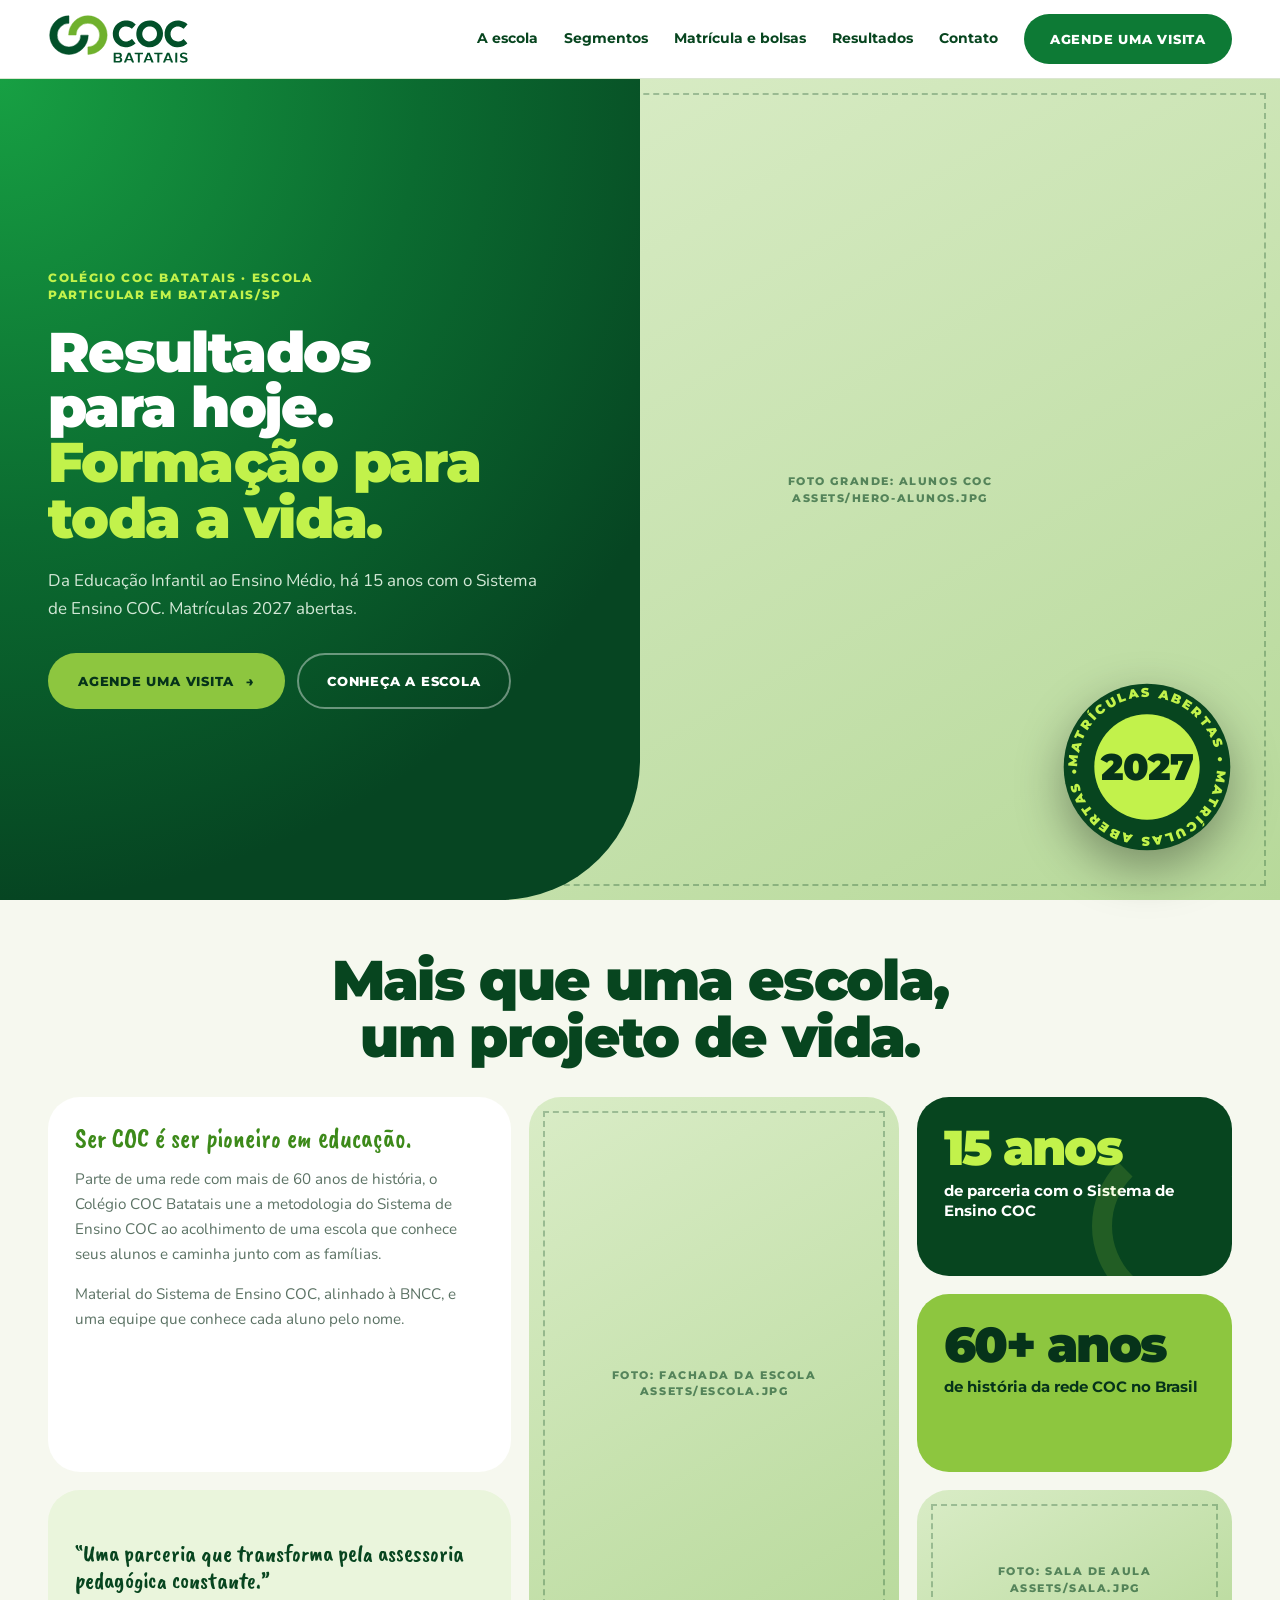
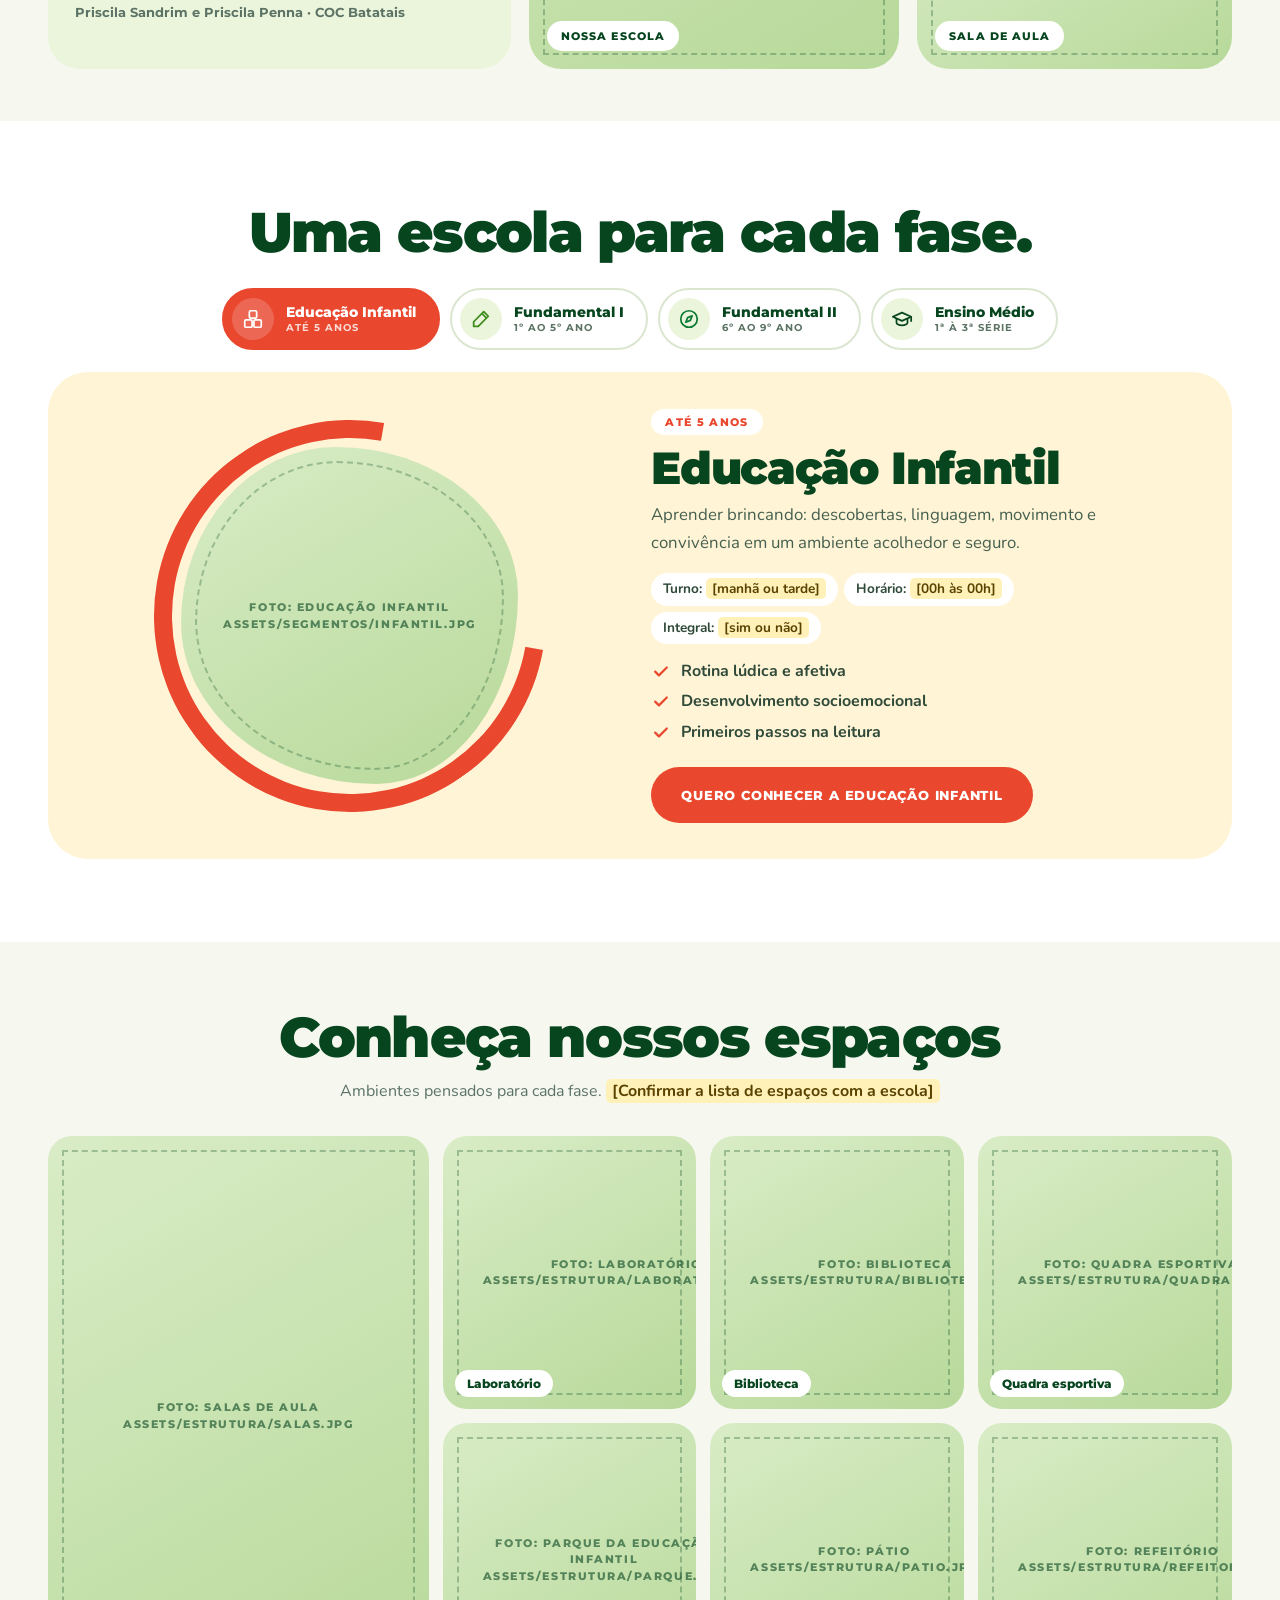
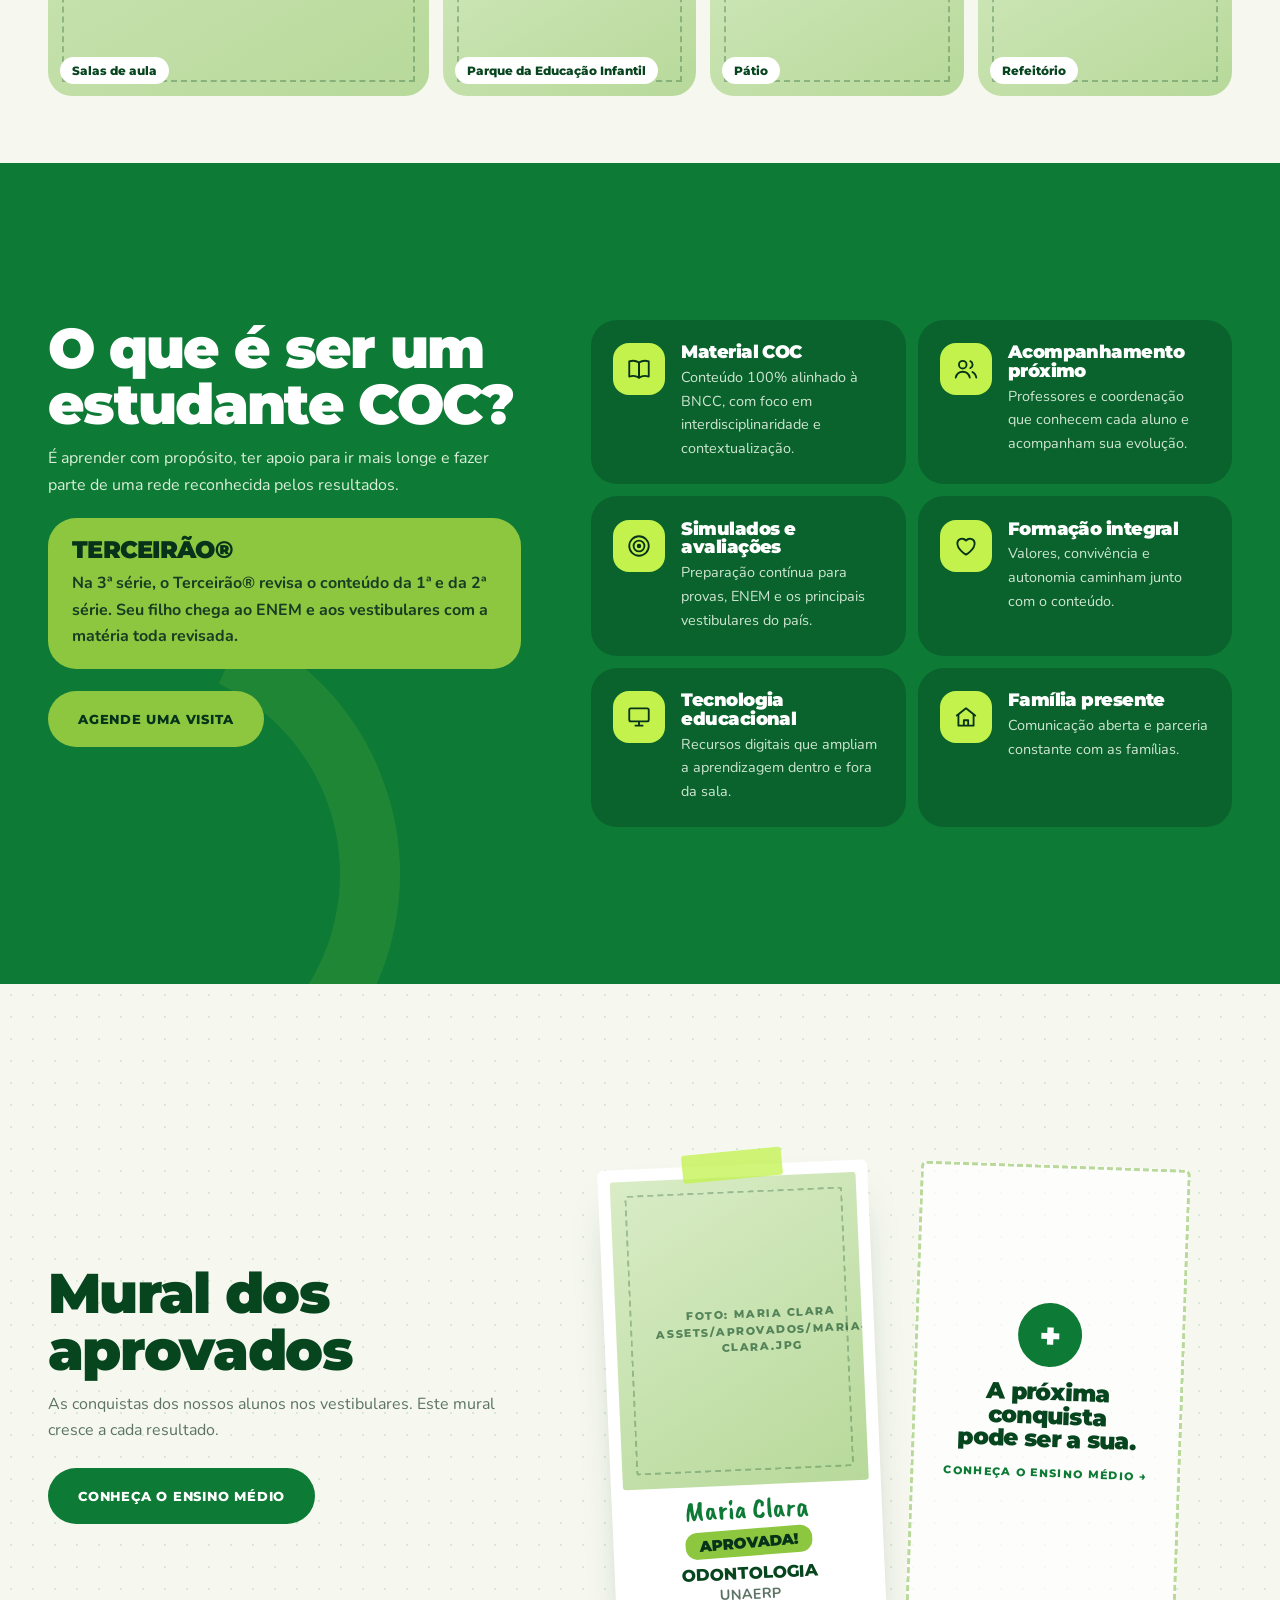
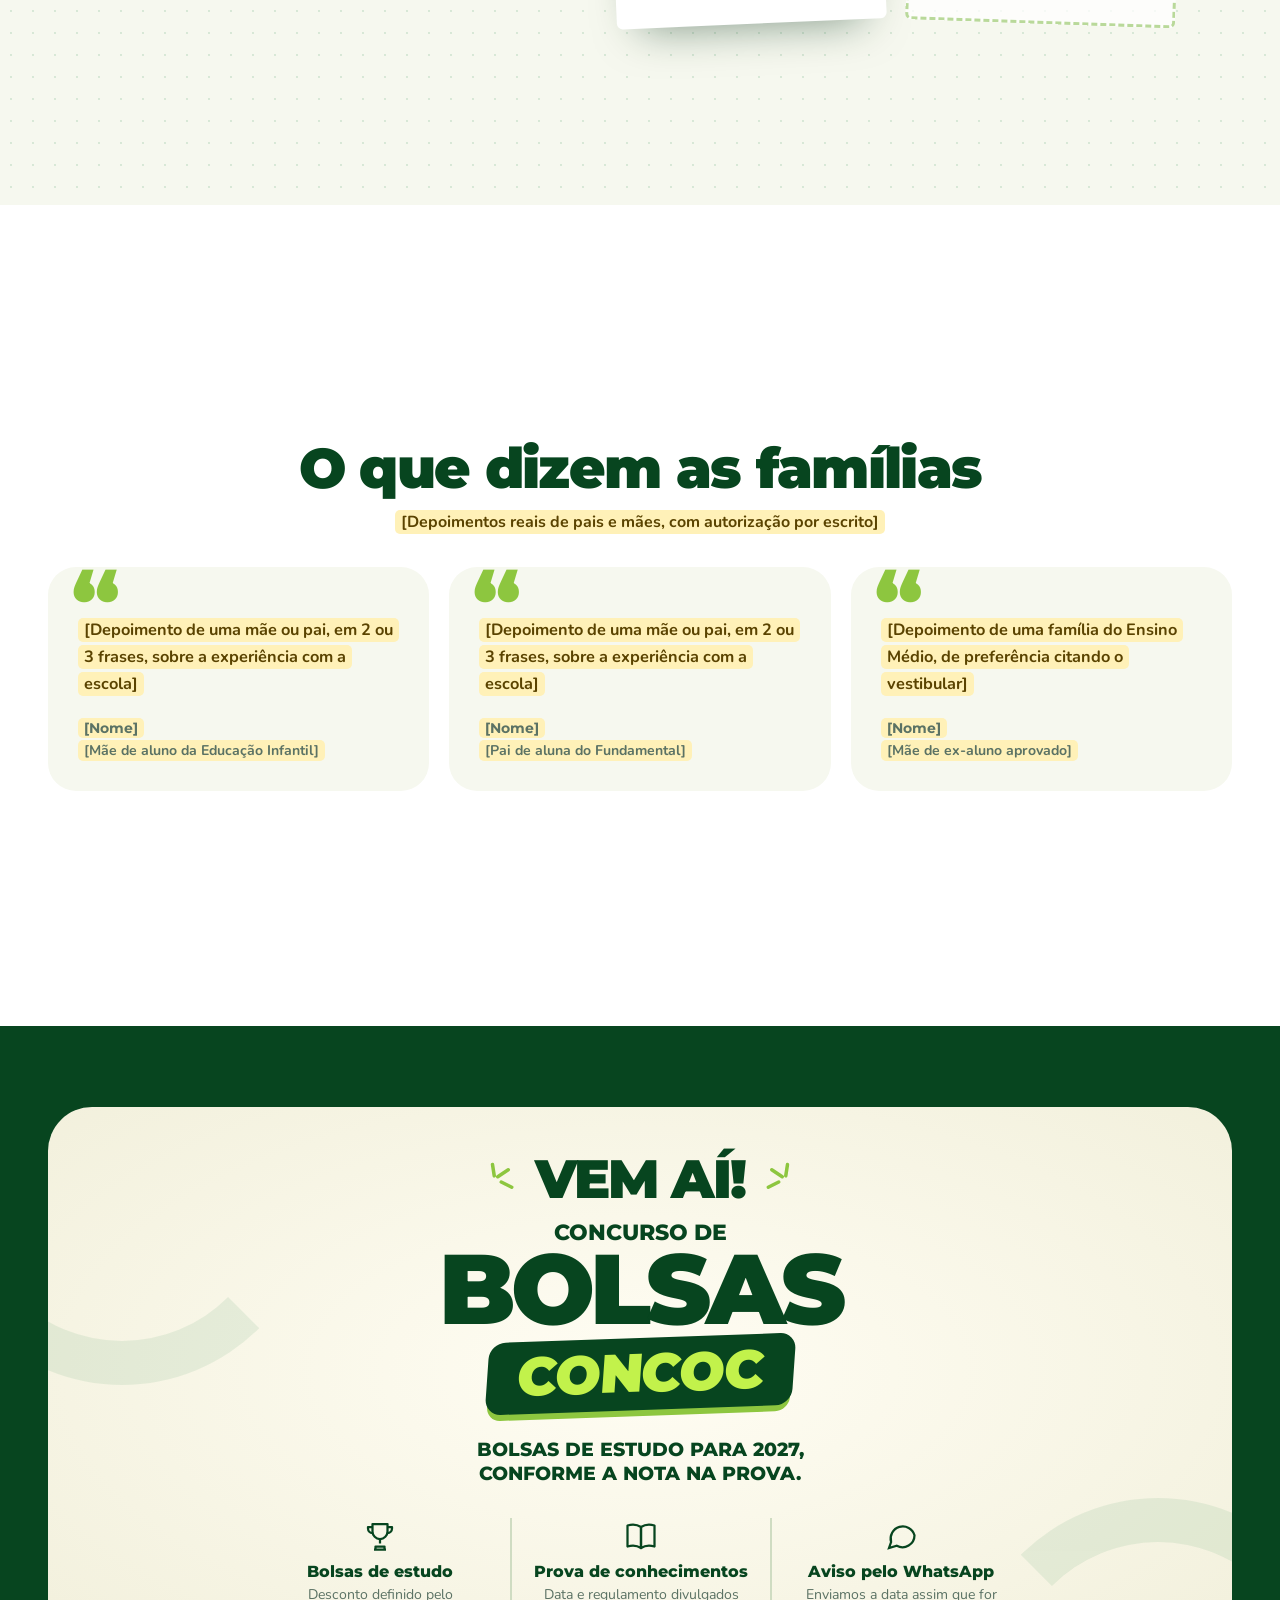
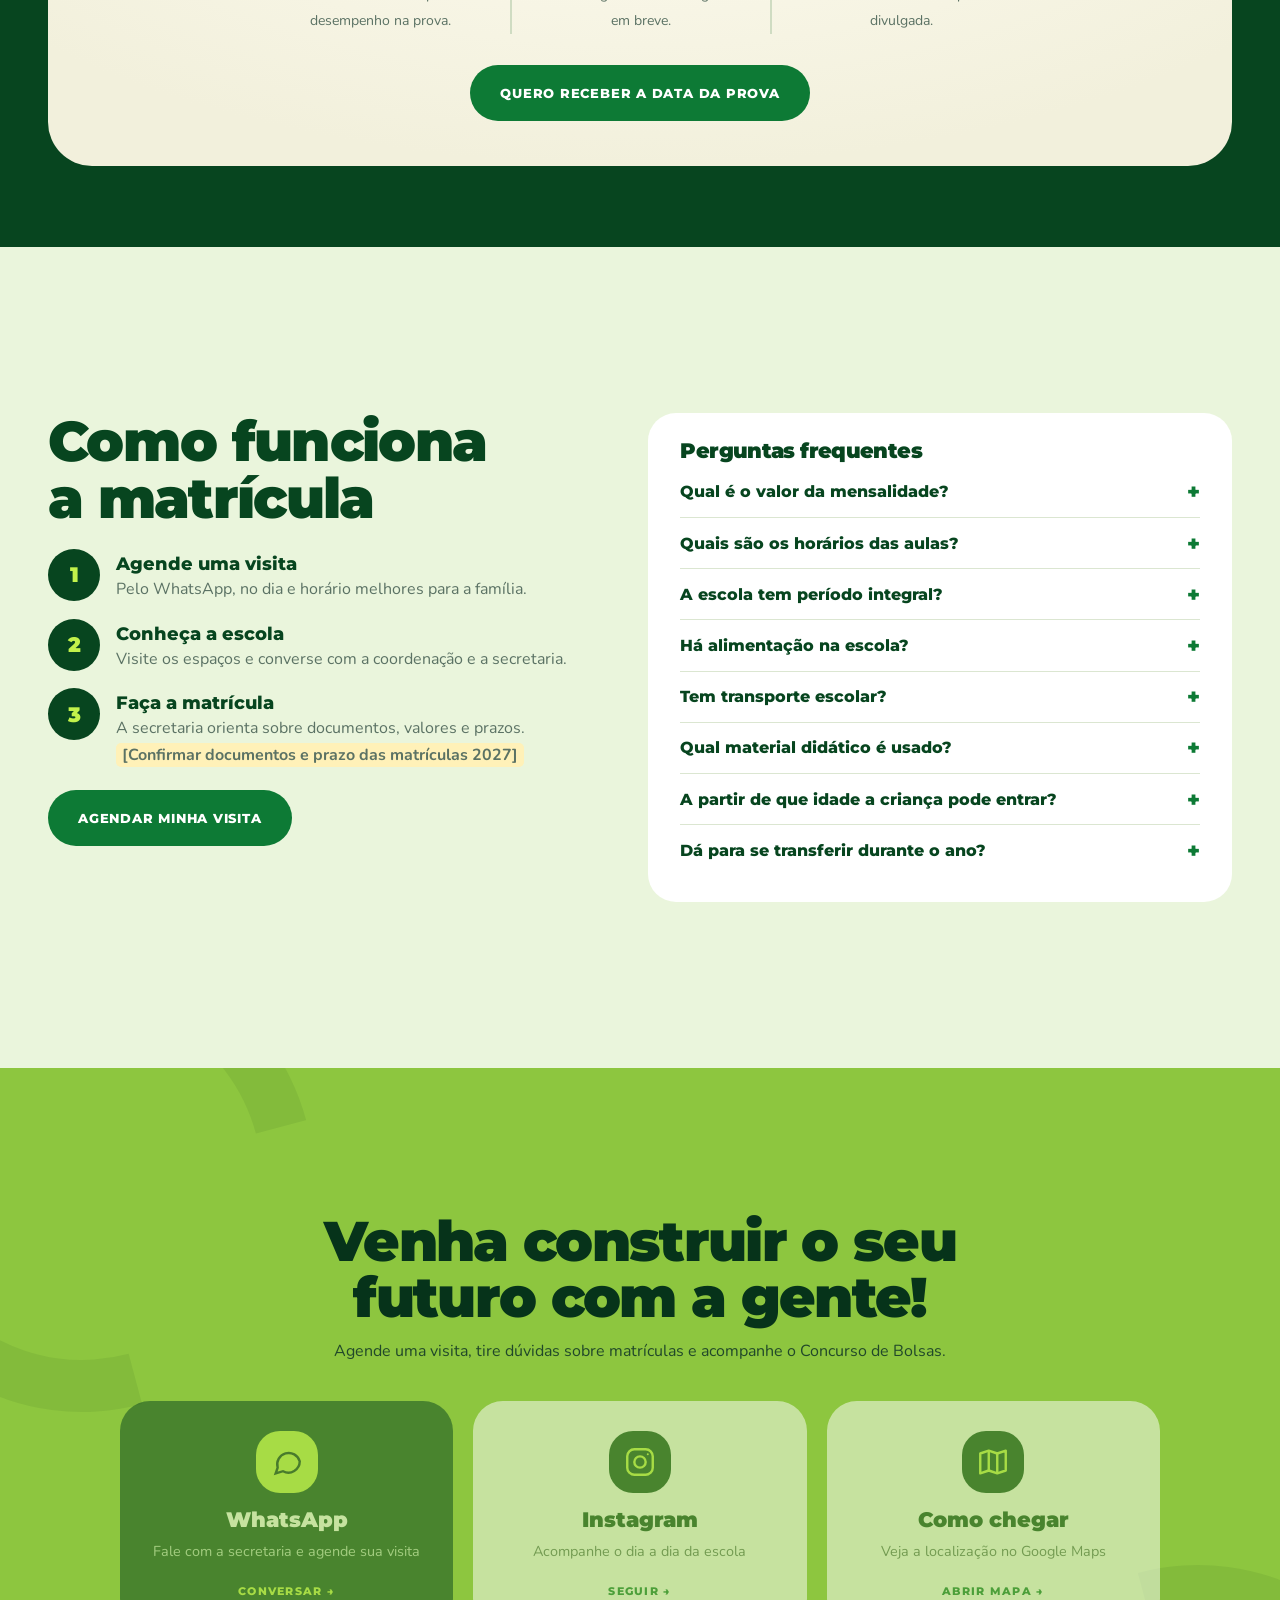
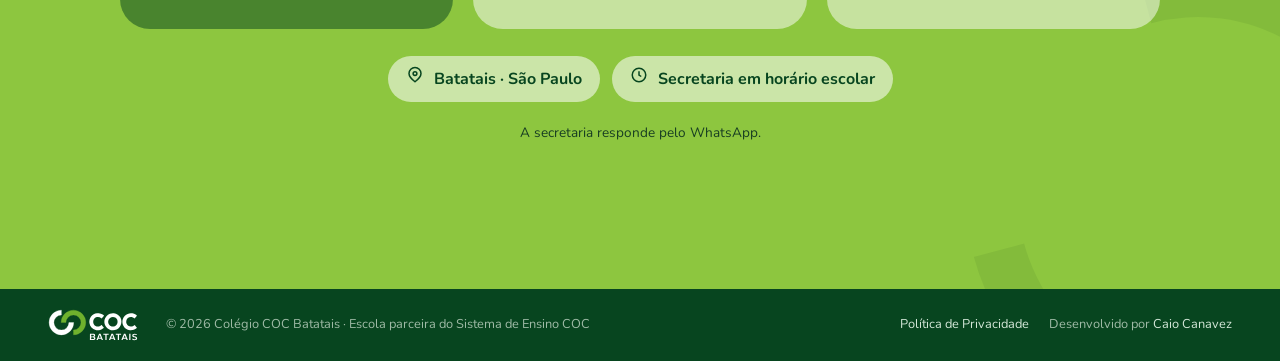
==== index.html @ 943d0fc1 "Marca a versão de teste como noindex O site vai ficar temporariamente no GitHub Pages com textos pro" ====
<!doctype html>
<html lang="pt-BR">
<head>
  <meta charset="utf-8">
  <meta name="viewport" content="width=device-width,initial-scale=1">
  <title>Colégio COC Batatais | Escola particular em Batatais/SP · Matrículas 2027</title>
  <meta name="description" content="Colégio COC Batatais, escola particular em Batatais/SP da Educação Infantil ao Ensino Médio, há 15 anos com o Sistema de Ensino COC. Matrículas 2027 abertas: agende sua visita.">
  <meta name="theme-color" content="#07451f">
  <!-- VERSÃO DE TESTE: remover a linha abaixo quando o site for para a hospedagem definitiva -->
  <meta name="robots" content="noindex, nofollow">
  <meta property="og:title" content="Colégio COC Batatais | Matrículas 2027">
  <meta property="og:description" content="Resultados para hoje. Formação para toda a vida.">
  <meta property="og:type" content="website">
  <link rel="icon" type="image/svg+xml" href="assets/logo/simbolo-coc.svg">
  <link rel="preconnect" href="https://fonts.googleapis.com">
  <link rel="preconnect" href="https://fonts.gstatic.com" crossorigin>
  <link href="https://fonts.googleapis.com/css2?family=Caveat+Brush&family=Montserrat:wght@600;700;800;900&family=Nunito:wght@400;500;600;700;800&display=swap" rel="stylesheet">
  <style>
    :root{--ink:#06331a;--deep:#07451f;--green:#0d7a35;--leaf:#12933a;--lime:#8dc63f;--lime-ink:#3d8a1a;--neon:#c2f24b;--mint:#eaf5dc;--cream:#f6f8ef;--white:#fff;--red:#e9472e;--sun:#ffd23f;--text:#1d3a2a;--muted:#5b7264;--line:#dbe6d1;--ease:cubic-bezier(.2,.7,.2,1)}
    *{box-sizing:border-box}html{scroll-behavior:smooth;scroll-padding-top:90px;overflow-x:hidden}@supports(overflow:clip){html{overflow-x:clip}}body{margin:0;background:var(--cream);color:var(--text);font:16px/1.65 Nunito,sans-serif}main>section,footer{position:relative;overflow-x:clip}a{color:inherit;text-decoration:none}button{font:inherit}img{max-width:100%}.container{width:calc(100% - 40px);margin-inline:auto}h1,h2,h3,p{margin-top:0}h1,h2,h3{font-family:Montserrat,sans-serif;font-weight:900;line-height:1.02;letter-spacing:-.03em;color:var(--deep)}h1,h2{text-wrap:balance}h2{font-size:clamp(2.2rem,4.6vw,4rem);margin-bottom:18px}.link-arrow{display:inline-flex;align-items:center;gap:10px;min-height:56px;padding:0 6px;font:800 13px Montserrat,sans-serif;letter-spacing:.06em;text-transform:uppercase;color:var(--white);border-bottom:3px solid var(--neon);transition:color .2s var(--ease),gap .2s var(--ease)}.link-arrow:hover{color:var(--neon);gap:14px}.script{font-family:"Caveat Brush",cursive;font-weight:400;letter-spacing:0;text-transform:none;color:var(--lime-ink)}.lead{font-size:1.08rem;color:var(--muted);max-width:640px}.section{padding:120px 0}.center{text-align:center}.center .lead{margin-inline:auto}.tag{display:inline-flex;align-items:center;gap:8px;padding:7px 15px;border-radius:999px;background:var(--green);color:var(--white);font:800 11px/1.3 Montserrat,sans-serif;letter-spacing:.14em;text-transform:uppercase;margin-bottom:20px}.tag.on-dark{background:rgba(255,255,255,.1);color:var(--neon);box-shadow:inset 0 0 0 1px rgba(194,242,75,.3)}.btn{display:inline-flex;align-items:center;justify-content:center;gap:12px;min-height:56px;padding:0 28px;border-radius:999px;border:2px solid transparent;font:800 13px Montserrat,sans-serif;letter-spacing:.06em;text-transform:uppercase;cursor:pointer;transition:background-color .3s var(--ease),color .3s var(--ease),border-color .3s var(--ease),transform .3s var(--ease),box-shadow .3s var(--ease)}.btn:active{transform:scale(.98)}.btn-lime{background:var(--lime);color:var(--ink)}.btn-lime:hover{background:var(--neon);transform:translateY(-2px);box-shadow:0 12px 26px -12px rgba(194,242,75,.8)}.btn-green{background:var(--green);color:var(--white)}.btn-green:hover{background:var(--deep);transform:translateY(-2px)}.btn-ghost{color:var(--white);border-color:rgba(255,255,255,.4)}.btn-ghost:hover{border-color:var(--neon);color:var(--neon)}.btn-accent{background:var(--accent);color:var(--white)}.btn-accent:hover{filter:brightness(.92);transform:translateY(-2px)}.skip{position:fixed;z-index:999;top:8px;left:8px;background:var(--neon);color:var(--ink);padding:10px 14px;border-radius:10px;transform:translateY(-150%)}.skip:focus{transform:none}:focus-visible{outline:3px solid var(--neon);outline-offset:3px}[aria-disabled="true"]{opacity:.5;cursor:not-allowed}
    header{position:sticky;top:0;z-index:100;background:var(--white);border-bottom:1px solid var(--line);transition:box-shadow .3s var(--ease)}header.scrolled{box-shadow:0 12px 30px -20px rgba(6,51,26,.55)}.nav{display:flex;align-items:center;justify-content:space-between;gap:24px;height:78px}.brand{display:inline-flex;align-items:center}.brand img{display:block;height:50px;width:auto}.navlinks{display:flex;align-items:center;gap:26px}.navlinks a:not(.btn){padding:6px 0;border-bottom:3px solid transparent;font:700 14px Montserrat,sans-serif;color:var(--deep);transition:border-color .2s var(--ease),color .2s var(--ease)}.navlinks a:not(.btn):hover,.navlinks a.active{border-color:var(--lime)}.navlinks .btn{min-height:50px;padding:0 24px}.menu-btn{display:none;width:48px;height:48px;border:0;border-radius:50%;background:var(--deep);color:var(--white);cursor:pointer;place-items:center}.menu-btn span{display:block;width:20px;height:2px;border-radius:2px;background:currentColor;transition:transform .25s var(--ease)}.menu-btn span+span{margin-top:6px}
    .hero{display:grid;grid-template-columns:1fr 1fr;min-height:max(580px,calc(100svh - 79px))}.hero-left{position:relative;z-index:1;display:flex;flex-direction:column;justify-content:center;padding:80px 90px 80px 48px;background:radial-gradient(120% 100% at 0 0,#17a043,#0b6b30 55%,#064522);color:var(--white);border-radius:0 0 140px 0}.hero-left .tag{align-self:flex-start}.hero-left h1{font-size:clamp(2.6rem,4.4vw,4.6rem);line-height:.98;color:var(--white);margin-bottom:22px}.hero-left h1 em{display:block;font-style:normal;color:var(--neon)}.hero-left p{color:#d3e8d6;max-width:520px;font-size:1.06rem;margin-bottom:30px}.hero-actions{display:flex;gap:12px;flex-wrap:wrap}.hero-right{position:relative;margin-left:-140px}.hero-right .media-shell{position:absolute;inset:0}.seal{position:absolute;z-index:2;right:48px;bottom:48px;width:170px;height:170px;filter:drop-shadow(0 18px 24px rgba(0,0,0,.35))}.seal svg{display:block;width:100%;height:100%;animation:spin 18s linear infinite}.seal b{position:absolute;inset:0;display:grid;place-items:center;font:900 2.3rem/1 Montserrat,sans-serif;letter-spacing:-.03em;color:var(--ink)}@keyframes spin{to{transform:rotate(360deg)}}    .spark{display:inline-block;width:42px;color:var(--lime)}.spark svg{display:block;width:100%;height:auto}
    .about{background:var(--cream)}.bento{display:grid;grid-template-columns:1.25fr 1fr .85fr;grid-template-areas:"text photo stat1" "text photo stat2" "quote photo photo2";gap:18px;margin-top:54px}.tile{border-radius:32px;padding:32px;position:relative;overflow:hidden}.t-text{grid-area:text;background:var(--white)}.t-text p{color:var(--muted)}.t-text p:last-child{margin-bottom:0}.t-text .script{display:block;font-size:2rem;line-height:1.05;margin-bottom:14px}.t-photo{grid-area:photo;padding:0;min-height:540px}.t-photo2{grid-area:photo2;padding:0;min-height:220px}.t-photo .media-shell,.t-photo2 .media-shell{position:absolute;inset:0}.chip{position:absolute;left:18px;bottom:18px;z-index:3;padding:8px 14px;border-radius:999px;background:var(--white);color:var(--deep);font:800 11px Montserrat,sans-serif;letter-spacing:.1em;text-transform:uppercase}.t-stat1{grid-area:stat1;background:var(--deep);color:var(--white)}.t-stat2{grid-area:stat2;background:var(--lime);color:var(--ink)}.t-stat1 b,.t-stat2 b{display:block;font:900 clamp(2.6rem,4vw,3.6rem)/1 Montserrat,sans-serif;letter-spacing:-.04em}.t-stat1 b{color:var(--neon)}.t-stat1 span,.t-stat2 span{display:block;margin-top:8px;font:700 .95rem/1.35 Montserrat,sans-serif}.t-stat1:after{content:"";position:absolute;right:-40px;bottom:-40px;width:140px;aspect-ratio:1;border-radius:50%;border:20px solid rgba(194,242,75,.14);border-top-color:transparent}.t-quote{grid-area:quote;background:var(--mint);display:flex;flex-direction:column;justify-content:center}.t-quote p{font:400 1.9rem/1.12 "Caveat Brush",cursive;color:var(--deep);margin-bottom:10px}.t-quote cite{font:700 .82rem Montserrat,sans-serif;font-style:normal;color:var(--muted)}
    .segments{background:var(--white)}.seg-tabs{display:flex;flex-wrap:wrap;justify-content:center;gap:10px;margin:44px 0 30px}.seg-tab{--accent:var(--green);display:flex;align-items:center;gap:12px;padding:8px 22px 8px 8px;border-radius:999px;border:2px solid var(--line);background:var(--white);color:var(--deep);cursor:pointer;text-align:left;transition:background-color .25s var(--ease),border-color .25s var(--ease),color .25s var(--ease),transform .25s var(--ease)}.seg-tab:hover{border-color:var(--accent);transform:translateY(-2px)}.seg-tab .ti{width:42px;height:42px;border-radius:50%;display:grid;place-items:center;background:var(--mint);color:var(--accent);flex:none;transition:background-color .25s,color .25s}.seg-tab .ti svg{width:22px;height:22px;stroke-width:1.9}.seg-tab b{display:block;font:800 14px/1.2 Montserrat,sans-serif}.seg-tab small{display:block;font:700 10px/1.3 Montserrat,sans-serif;letter-spacing:.1em;text-transform:uppercase;color:var(--muted)}.seg-tab[aria-selected="true"]{background:var(--accent);border-color:var(--accent);color:var(--white)}.seg-tab[aria-selected="true"] .ti{background:rgba(255,255,255,.18);color:var(--white)}.seg-tab[aria-selected="true"] small{color:rgba(255,255,255,.8)}.seg-panel{--accent:var(--green);--soft:var(--mint);display:grid;grid-template-columns:1fr 1.05fr;gap:60px;align-items:center;background:var(--soft);border-radius:40px;padding:50px;animation:panel-in .45s var(--ease)}.seg-panel[hidden]{display:none}@keyframes panel-in{from{opacity:0;transform:translateY(12px)}}.seg-photo{position:relative;width:100%;max-width:470px;aspect-ratio:1;justify-self:center}.seg-photo:before{content:"";position:absolute;inset:0;border-radius:50%;border:18px solid var(--accent);border-right-color:transparent;transform:rotate(-35deg)}.seg-photo .media-shell{position:absolute;inset:7%;border-radius:46% 54% 42% 58%/52% 44% 56% 48%}.seg-copy .age{display:inline-block;padding:6px 14px;border-radius:999px;background:var(--white);color:var(--accent);font:800 11px Montserrat,sans-serif;letter-spacing:.12em;text-transform:uppercase}.seg-copy h3{font-size:clamp(2.2rem,3.6vw,3.2rem);margin:14px 0 14px}.seg-copy p{color:#46604f;font-size:1.05rem}.seg-copy ul{list-style:none;padding:0;margin:20px 0 30px;display:grid;gap:4px}.seg-copy li{display:flex;gap:10px;font-weight:700;color:#304a3a}.seg-copy li svg{width:20px;flex:none;color:var(--accent);stroke-width:2.6}
    .student{background:var(--green);color:var(--white);overflow:clip}.student:before{content:"";position:absolute;left:-140px;bottom:-160px;width:420px;aspect-ratio:1;border-radius:50%;border:60px solid rgba(194,242,75,.1);border-top-color:transparent;transform:rotate(-20deg)}.student-grid{display:grid;grid-template-columns:.85fr 1.15fr;gap:70px;align-items:start;position:relative}.student-head{position:sticky;top:120px}.student h2{color:var(--white)}.student-cta{margin-top:22px}.student .lead{color:#dcefd9}.terceirao{margin-top:30px;border-radius:28px;padding:26px 28px;background:var(--lime);color:var(--ink)}.terceirao strong{display:block;font:900 1.8rem/1 Montserrat,sans-serif;letter-spacing:-.03em;text-transform:uppercase;margin-bottom:8px}.terceirao p{margin:0;font-weight:700;color:#173d22}.features{list-style:none;margin:0;padding:0;display:grid;grid-template-columns:1fr 1fr;gap:16px}.feature{padding:28px 26px;border-radius:26px;background:rgba(6,51,26,.32)}.feature .fi{width:60px;height:60px;border-radius:20px;display:grid;place-items:center;margin-bottom:18px;background:var(--neon);color:var(--ink);transition:background-color .35s var(--ease),color .35s var(--ease),transform .35s var(--ease)}.feature .fi svg{width:30px;height:30px;stroke-width:1.7}.feature h3{color:var(--white);font-size:1.3rem;margin:0 0 8px}.feature p{margin:0;color:#cfe6d2;font-size:.95rem}
    .approved{background-color:var(--cream);background-image:radial-gradient(rgba(13,122,53,.13) 1.3px,transparent 1.4px);background-size:22px 22px}.wall{display:flex;flex-wrap:wrap;justify-content:center;align-items:flex-start;gap:44px 36px;margin-top:60px}.polaroid{--tilt:-2.5deg;width:min(290px,100%);background:var(--white);padding:14px 14px 24px;border-radius:6px;box-shadow:0 24px 44px -24px rgba(6,51,26,.5);transform:rotate(var(--tilt));transition:transform .35s var(--ease),box-shadow .35s var(--ease);position:relative}.polaroid:nth-child(3n+2){--tilt:2deg}.polaroid:nth-child(3n){--tilt:-1deg}.polaroid:before{content:"";position:absolute;top:-14px;left:50%;z-index:3;width:100px;height:28px;border-radius:3px;background:rgba(194,242,75,.75);transform:translateX(-50%) rotate(-3deg)}.polaroid .media-shell{aspect-ratio:4/5;border-radius:3px}.pol-cap{padding:16px 4px 0;text-align:center}.pol-cap .name{display:block;font:400 2.2rem/1 "Caveat Brush",cursive;color:var(--green)}.pol-cap .pill{display:inline-block;margin:10px 0;padding:6px 14px;border-radius:12px;background:var(--lime);color:var(--ink);font:900 1.1rem/1 Montserrat,sans-serif;text-transform:uppercase;transform:rotate(-2deg)}.pol-cap .course{display:block;font:800 1.05rem Montserrat,sans-serif;color:var(--deep);text-transform:uppercase}.pol-cap .inst{display:block;font-size:.9rem;font-weight:700;color:var(--muted)}.polaroid.next{display:flex;flex-direction:column;align-items:center;justify-content:center;gap:14px;min-height:430px;text-align:center;background:rgba(255,255,255,.75);border:3px dashed #b9d99a;box-shadow:none}.polaroid.next:before{display:none}.polaroid.next .plus{width:64px;height:64px;border-radius:50%;display:grid;place-items:center;background:var(--green);color:var(--white);font:900 2.2rem Montserrat,sans-serif}.polaroid.next h3{font-size:1.45rem;margin:0}.polaroid.next a{font:800 11px Montserrat,sans-serif;letter-spacing:.12em;text-transform:uppercase;color:var(--green)}
    .scholarship{background:var(--deep);padding:100px 0}.poster{position:relative;overflow:hidden;text-align:center;border-radius:44px;padding:80px 32px;background:radial-gradient(70% 60% at 50% 40%,#fffdf3 0,#f2f0dc 100%)}.poster:before,.poster:after{content:"";position:absolute;width:300px;aspect-ratio:1;border-radius:50%;border:44px solid var(--green);opacity:.08}.poster:before{left:-120px;top:-110px;border-right-color:transparent}.poster:after{right:-120px;bottom:-120px;border-left-color:transparent}.poster>*{position:relative;z-index:1}.vem{display:flex;align-items:center;justify-content:center;gap:18px;font:900 clamp(2.6rem,6.5vw,5rem)/1 Montserrat,sans-serif;color:var(--deep);letter-spacing:-.04em;text-transform:uppercase}.vem .spark:first-child svg{transform:scaleX(-1)}.concoc-h{margin:16px 0 0;font-size:inherit;letter-spacing:0}.concoc-sub{display:block;font:800 clamp(1.2rem,2.2vw,1.7rem)/1 Montserrat,sans-serif;color:var(--deep);text-transform:uppercase}.concoc-title{display:block;font:900 clamp(4rem,11vw,8.6rem)/.85 Montserrat,sans-serif;color:var(--deep);letter-spacing:-.05em;text-transform:uppercase;margin-top:4px}.concoc-badge{display:inline-block;margin-top:6px;padding:8px 30px 10px;border-radius:16px;background:var(--deep);color:var(--neon);font:900 clamp(2.3rem,5.8vw,4.4rem)/1 Montserrat,sans-serif;letter-spacing:-.02em;transform:rotate(-2deg) skewX(-6deg);box-shadow:0 8px 0 -2px var(--lime)}.concoc-lead{margin:34px auto 0;font:800 clamp(1rem,1.8vw,1.3rem)/1.3 Montserrat,sans-serif;color:var(--deep);text-transform:uppercase}.concoc-lead .script{font-size:1.5em;display:inline-block;transform:rotate(-2deg)}.concoc-feats{display:grid;grid-template-columns:repeat(3,1fr);margin:46px auto 40px;max-width:780px}.concoc-feats>div{padding:0 22px}.concoc-feats>div+div{border-left:2px solid #cfdcc2}.concoc-feats .icon{width:44px;height:44px;margin:0 auto 12px;color:var(--deep)}.concoc-feats .icon svg{width:100%;height:100%;stroke-width:1.5}.concoc-feats strong{display:block;font:800 1rem Montserrat,sans-serif;color:var(--deep)}.concoc-feats span{font-size:.88rem;color:var(--muted)}
    .exams{background:var(--white)}.cal-grid{display:grid;grid-template-columns:repeat(4,1fr);gap:22px;margin-top:54px}.cal{display:flex;flex-direction:column;text-align:center;background:var(--white);border:1px solid var(--line);border-radius:26px;overflow:hidden;box-shadow:0 20px 40px -28px rgba(6,51,26,.5);transition:transform .3s var(--ease)}.cal.done.visible{opacity:.6}.cal-top{position:relative;background:var(--deep);color:var(--white);padding:14px 10px;font:800 12px Montserrat,sans-serif;letter-spacing:.18em;text-transform:uppercase}.cal-top:before,.cal-top:after{content:"";position:absolute;top:-6px;width:12px;height:22px;border-radius:6px;background:var(--line)}.cal-top:before{left:28%}.cal-top:after{right:28%}.cal-day{font:900 4.8rem/1 Montserrat,sans-serif;letter-spacing:-.05em;color:var(--deep);margin:24px 0 2px}.cal-day.icon-day{display:grid;place-items:center;height:77px}.cal-day.icon-day svg{width:56px;height:56px;stroke-width:1.5;color:var(--green)}.cal-week{font-weight:700;color:var(--muted)}.cal-body{flex:1;display:flex;flex-direction:column;align-items:center;gap:8px;padding:12px 20px 24px}.cal .phase{padding:5px 13px;border-radius:999px;background:var(--mint);color:var(--green);font:800 11px Montserrat,sans-serif;letter-spacing:.1em;text-transform:uppercase}.cal .meta{font-size:.9rem;color:var(--muted)}.status{margin-top:auto;padding:7px 13px;border-radius:999px;font:800 11px Montserrat,sans-serif;letter-spacing:.06em;text-transform:uppercase;background:var(--lime);color:var(--ink)}.status.done{background:#d5ddd3;color:#58695e}.status.today{background:var(--red);color:var(--white)}.status.info{background:var(--mint);color:var(--green)}.exams .source{margin-top:26px;font-size:.8rem;color:#5b7264}
    .contact{background:var(--lime);color:var(--ink);overflow:hidden}.contact:before,.contact:after{content:"";position:absolute;width:360px;aspect-ratio:1;border-radius:50%;border:52px solid rgba(6,51,26,.07)}.contact:before{left:-150px;top:-120px;border-right-color:transparent;transform:rotate(30deg)}.contact:after{right:-150px;bottom:-140px;border-left-color:transparent;transform:rotate(30deg)}.contact .container{position:relative;z-index:1}.contact h2{color:var(--ink)}.contact .lead{color:#21482a}.actions{display:grid;grid-template-columns:repeat(3,1fr);gap:20px;max-width:1040px;margin:48px auto 0}.action{display:flex;flex-direction:column;align-items:center;gap:8px;padding:36px 26px 30px;border-radius:30px;background:var(--white);color:var(--deep);transition:transform .3s var(--ease),box-shadow .3s var(--ease)}.action:not([aria-disabled="true"]):hover{transform:translateY(-6px) rotate(-1deg);box-shadow:0 26px 40px -24px rgba(6,51,26,.6)}.action .ai{width:74px;height:74px;border-radius:24px;display:grid;place-items:center;background:var(--deep);color:var(--neon);margin-bottom:10px}.action .ai svg{width:34px;height:34px;stroke-width:1.7}.action strong{font:900 1.3rem Montserrat,sans-serif}.action small{font-size:.9rem;color:var(--muted)}.action .go{margin-top:12px;font:800 11px Montserrat,sans-serif;letter-spacing:.12em;text-transform:uppercase;color:var(--green)}.action.primary{background:var(--deep);color:var(--white)}.action.primary .ai{background:var(--neon);color:var(--ink)}.action.primary small{color:#b9d4c0}.action.primary .go{color:var(--neon)}.info-row{display:flex;flex-wrap:wrap;justify-content:center;gap:12px;margin-top:34px}.info-chip{display:inline-flex;align-items:center;gap:10px;padding:10px 18px;border-radius:999px;background:rgba(255,255,255,.55);font-weight:700;color:var(--deep)}.info-chip svg{width:18px;height:18px;stroke-width:2}.contact-note{margin:20px auto 0;font-size:.85rem;color:#173d22;max-width:520px}.h1-kicker{display:block;margin-bottom:20px;font:800 12px/1.4 Montserrat,sans-serif;letter-spacing:.14em;text-transform:uppercase;color:var(--neon)}.wa-float{display:none}@media(max-width:980px){body{padding-bottom:84px}.wa-float{position:fixed;left:16px;right:16px;bottom:14px;z-index:90;display:flex;align-items:center;justify-content:center;gap:10px;min-height:56px;border-radius:999px;background:var(--green);color:var(--white);font:800 15px Montserrat,sans-serif;box-shadow:0 16px 30px -12px rgba(6,51,26,.6);transition:transform .3s var(--ease),opacity .3s var(--ease)}.wa-float .wa-ico{width:22px;height:22px}.wa-float .wa-ico svg{width:100%;height:100%;stroke-width:2}.wa-float.is-hidden{opacity:0;transform:translateY(120%);pointer-events:none}.menu-open .wa-float{opacity:0;pointer-events:none}}
    footer{background:var(--deep);color:#9fbaa6;padding:20px 0;font-size:.8rem}.foot{display:flex;align-items:center;justify-content:space-between;gap:10px 28px;flex-wrap:wrap}footer .brand img{height:32px}.foot .copy{flex:1}.f-links{display:flex;flex-wrap:wrap;align-items:center;gap:6px 20px}.f-links a{color:#d4e7d8;transition:color .2s}.f-links a:hover{color:var(--neon)}@media(max-width:620px){.foot{flex-direction:column;text-align:center}.foot .copy{flex:none}.f-links{justify-content:center}}
    .media-shell{position:relative;overflow:hidden;background:linear-gradient(150deg,#d9ecc6,#b7d99a)}.media-shell img{display:block;width:100%;height:100%;object-fit:cover;object-position:center top;opacity:0;transition:opacity .5s var(--ease)}.media-shell.is-loaded img{opacity:1}.media-shell.is-empty img{display:none}.media-shell.is-empty:before{content:attr(data-label);position:absolute;inset:14px;border:2px dashed rgba(7,69,31,.28);border-radius:inherit;display:grid;place-items:center;text-align:center;padding:24px;white-space:pre-line;color:rgba(7,69,31,.6);font:800 11px/1.5 Montserrat,sans-serif;letter-spacing:.14em;text-transform:uppercase}    .reveal{opacity:0;transform:translateY(18px) scale(.94) rotate(-1deg);transition:opacity .6s var(--ease) var(--reveal-delay,0ms),transform .6s var(--ease) var(--reveal-delay,0ms)}.reveal.visible{opacity:1;transform:none}
    .todo{background:#fff1b8;color:#5a4300;border-radius:5px;padding:1px 6px;font-weight:700;-webkit-box-decoration-break:clone;box-decoration-break:clone}
    .seg-info{display:flex;flex-wrap:wrap;gap:6px;margin:2px 0 4px}.seg-info>span{padding:5px 12px;border-radius:999px;background:var(--white);font-size:.85rem;font-weight:700;color:#304a3a}.seg-copy .seg-extra{margin:-12px 0 18px;font-size:.88rem;color:#46604f}
    .structure{background:var(--cream)}.gallery{display:grid;grid-template-columns:1.5fr 1fr 1fr 1fr;grid-template-rows:repeat(2,minmax(0,1fr));gap:14px;height:clamp(380px,52vh,560px);margin-top:40px}.space{position:relative;margin:0;border-radius:24px;overflow:hidden}.space.big{grid-row:span 2}.space .media-shell{position:absolute;inset:0}.space figcaption{position:absolute;left:12px;bottom:12px;z-index:3;padding:6px 12px;border-radius:999px;background:var(--white);color:var(--deep);font:800 12px Montserrat,sans-serif}
    .approved-grid{display:grid;grid-template-columns:.8fr 1.2fr;gap:60px;align-items:center}.approved-grid .wall{margin-top:0}.approved-head .btn{margin-top:8px}
    .voices{background:var(--white)}.voice-grid{display:grid;grid-template-columns:repeat(3,1fr);gap:20px;margin-top:44px}.voice{position:relative;margin:0;padding:36px 30px 28px;border-radius:28px;background:var(--cream)}.voice .qm{position:absolute;top:-6px;left:24px;font:900 5rem/1 Montserrat,sans-serif;color:var(--lime)}.voice blockquote{margin:14px 0 20px;font-size:1.02rem;color:#304a3a}.voice figcaption strong{display:block;font:800 1rem Montserrat,sans-serif;color:var(--deep)}.voice figcaption span{font-size:.88rem;color:var(--muted)}
    .enroll{background:var(--mint)}.enroll-grid{display:grid;grid-template-columns:1fr 1.1fr;gap:70px;align-items:start}.steps{list-style:none;padding:0;margin:28px 0 30px;display:grid;gap:18px}.steps li{display:grid;grid-template-columns:52px 1fr;gap:16px;align-items:start}.steps b{width:52px;height:52px;border-radius:50%;display:grid;place-items:center;background:var(--deep);color:var(--neon);font:900 1.3rem Montserrat,sans-serif}.steps strong{display:block;margin:4px 0 2px;font:800 1.1rem Montserrat,sans-serif;color:var(--deep)}.steps span{color:var(--muted)}.faq{background:var(--white);border-radius:28px;padding:28px 32px}.faq h3{font-size:1.3rem;margin-bottom:6px}.faq details{border-bottom:1px solid var(--line)}.faq details:last-child{border-bottom:0}.faq summary{display:flex;justify-content:space-between;align-items:center;gap:16px;padding:14px 0;cursor:pointer;list-style:none;font:800 .98rem Montserrat,sans-serif;color:var(--deep)}.faq summary::-webkit-details-marker{display:none}.faq summary:after{content:"+";flex:none;font:900 1.3rem Montserrat,sans-serif;color:var(--green)}.faq details[open] summary:after{content:"−"}.faq details p{margin:0 0 16px;color:var(--muted)}
    @media(max-width:980px){.gallery{grid-template-columns:1fr 1fr;grid-template-rows:none;grid-auto-rows:170px;height:auto}.space.big{grid-column:span 2;grid-row:span 1}.approved-grid{grid-template-columns:1fr;gap:40px}.approved-head{text-align:center}.approved-head .lead{margin-inline:auto}.voice-grid{grid-template-columns:1fr}.enroll-grid{grid-template-columns:1fr;gap:40px}.faq{padding:22px 20px}}
    @media(min-width:951px){.container{width:calc(100% - 96px)}}
    @media(max-width:1100px){.navlinks{gap:18px}.cal-grid{grid-template-columns:1fr 1fr}}
    @media(max-width:980px){.menu-btn{display:grid}.navlinks{position:absolute;top:100%;left:0;right:0;flex-direction:column;align-items:stretch;gap:0;padding:6px 20px 20px;background:var(--white);border-bottom:1px solid var(--line);box-shadow:0 24px 40px -24px rgba(6,51,26,.5);opacity:0;visibility:hidden;transform:translateY(-6px);transition:opacity .2s var(--ease),transform .25s var(--ease),visibility 0s linear .25s}.menu-open .navlinks{opacity:1;visibility:visible;transform:none;transition:opacity .25s var(--ease),transform .3s var(--ease),visibility 0s}.navlinks a:not(.btn){padding:14px 0;border-bottom:1px solid var(--line);font-size:15px}.navlinks a:not(.btn):hover,.navlinks a.active{border-color:var(--line);color:var(--lime-ink)}.navlinks .btn{margin-top:14px}.menu-open .menu-btn span:first-child{transform:translateY(4px) rotate(45deg)}.menu-open .menu-btn span:last-child{transform:translateY(-4px) rotate(-45deg)}.hero{grid-template-columns:1fr;min-height:0}.hero-left{padding:56px 20px 70px;border-radius:0 0 60px 0}.hero-right{margin:-60px 0 0;height:400px}.seal{width:130px;height:130px;right:20px;bottom:20px}.seal b{font-size:1.8rem}.bento{grid-template-columns:1fr 1fr;grid-template-areas:"text text" "photo stat1" "photo stat2" "quote photo2"}.t-photo{min-height:420px}.seg-panel{grid-template-columns:1fr;gap:34px;padding:34px}.student-grid{grid-template-columns:1fr;gap:40px}.student-head{position:static}.actions{grid-template-columns:1fr;max-width:460px}}
    @media(max-width:620px){.container{width:calc(100% - 32px)}.section{padding:84px 0}.nav{height:68px}.brand img{height:42px}.btn{width:100%}.hero-left{padding:46px 16px 66px}.hero-actions{display:grid}.hero-right{height:320px}.bento{grid-template-columns:1fr;grid-template-areas:"text" "photo" "stat1" "stat2" "quote" "photo2"}.t-photo{min-height:360px}.tile{padding:26px}.seg-tabs{display:grid;grid-template-columns:1fr 1fr;gap:8px}.seg-tab{justify-content:center;text-align:center;padding:12px 10px}.seg-tab .ti,.seg-tab small{display:none}.seg-panel{padding:26px 20px;border-radius:30px}.seg-photo:before{border-width:12px}.features{grid-template-columns:1fr}.feature{display:grid;grid-template-columns:52px 1fr;gap:16px;padding:22px 20px}.feature .fi{width:52px;height:52px;border-radius:16px;margin:0}.feature .fi svg{width:26px;height:26px}.wall{gap:40px}.polaroid.next{min-height:0;padding:36px 20px}.action{display:grid;grid-template-columns:56px 1fr;column-gap:16px;align-items:center;text-align:left;padding:20px;gap:2px 16px}.action .ai{grid-row:1/3;width:56px;height:56px;margin:0;border-radius:18px}.action .ai svg{width:28px;height:28px}.action .go{display:none}.poster{padding:56px 20px;border-radius:30px}.concoc-feats{grid-template-columns:1fr;gap:24px}.concoc-feats>div+div{border-left:0;border-top:2px solid #cfdcc2;padding-top:24px}.vem .spark{width:30px}.cal-grid{grid-template-columns:1fr 1fr;gap:12px}.cal-day{font-size:3.2rem;margin-top:16px}.cal-day.icon-day{height:51px}.cal-day.icon-day svg{width:40px;height:40px}.cal-body{padding:10px 10px 18px}.cal .phase{font-size:9.5px;padding:5px 9px}.cal-top{font-size:10.5px;letter-spacing:.12em}}
    /* Desktop: cada seção ocupa exatamente uma tela abaixo do cabeçalho (79px) */
    @media(min-width:981px) and (min-height:600px){
      html{scroll-padding-top:79px}
      .section,.scholarship{min-height:calc(100svh - 79px);display:flex;flex-direction:column;justify-content:center;padding:clamp(36px,5.5vh,72px) 0}
      h2{font-size:clamp(2rem,6.2vh,3.6rem);margin-bottom:12px}.tag{margin-bottom:14px}.lead{font-size:1rem}
      .bento{margin-top:clamp(20px,3.5vh,40px);height:clamp(380px,calc(100svh - 79px - 11vh - 150px),580px);grid-template-rows:repeat(3,minmax(0,1fr))}.t-photo,.t-photo2{min-height:0}.tile{padding:clamp(20px,3vh,30px)}.t-text p{font-size:.95rem}.t-text .script{font-size:1.7rem}.t-quote p{font-size:1.5rem}.t-stat1 b,.t-stat2 b{font-size:clamp(2.2rem,5.4vh,3.4rem)}
      .seg-tabs{margin:clamp(16px,3vh,32px) 0 clamp(14px,2.5vh,24px)}.seg-panel{padding:clamp(24px,4vh,44px) 48px;gap:48px}.seg-photo{max-width:clamp(240px,calc(100svh - 79px - 11vh - 330px),440px)}.seg-copy h3{font-size:clamp(1.9rem,5vh,3rem);margin:10px 0}.seg-copy ul{margin:14px 0 22px}
      .features{gap:12px}.feature{display:grid;grid-template-columns:52px 1fr;gap:16px;padding:clamp(16px,2.6vh,24px) 22px}.feature .fi{width:52px;height:52px;margin:0;border-radius:16px}.feature .fi svg{width:26px;height:26px}.feature h3{font-size:1.15rem;margin-bottom:4px}.feature p{font-size:.9rem}.terceirao{margin-top:20px;padding:20px 24px}.terceirao strong{font-size:1.5rem}
      .wall{margin-top:clamp(24px,4vh,48px)}.polaroid{width:clamp(210px,30vh,270px);padding:12px 12px 18px}.pol-cap{padding-top:10px}.pol-cap .name{font-size:1.8rem}.pol-cap .pill{font-size:.95rem;margin:6px 0}.polaroid.next{min-height:0;align-self:stretch}
      .poster{padding:clamp(32px,5vh,64px) 32px}.vem{font-size:clamp(2.2rem,6vh,4.2rem)}.concoc-sub{margin-top:8px;font-size:clamp(1rem,2.4vh,1.5rem)}.concoc-title{font-size:clamp(3.4rem,11vh,7.6rem)}.concoc-badge{font-size:clamp(2rem,6vh,3.8rem)}.concoc-lead{margin-top:clamp(16px,3vh,30px);font-size:clamp(.95rem,2.2vh,1.2rem)}.concoc-feats{margin:clamp(18px,3.5vh,40px) auto}.concoc-feats .icon{width:36px;height:36px;margin-bottom:8px}
      .cal-grid{margin-top:clamp(24px,4vh,48px)}.cal-day{font-size:clamp(3rem,8vh,4.6rem);margin-top:16px}.exams .source{margin-top:16px}
      .gallery{height:clamp(320px,calc(100svh - 79px - 11vh - 150px),560px);margin-top:clamp(20px,3.5vh,40px)}.voice-grid{margin-top:clamp(20px,3.5vh,40px)}.steps{margin:clamp(14px,2.5vh,28px) 0;gap:clamp(10px,1.8vh,18px)}.faq{padding:clamp(18px,3vh,28px) 32px}.faq summary{padding:clamp(8px,1.4vh,14px) 0}
      .actions{margin-top:clamp(24px,4vh,44px)}.action{padding:clamp(22px,3.4vh,34px) 24px}.action .ai{width:62px;height:62px;margin-bottom:6px}.info-row{margin-top:clamp(18px,3vh,30px)}
    }
    @media(min-width:981px) and (min-height:600px) and (max-height:800px){
      .section,.scholarship{padding:28px 0}.seg-photo{max-width:210px}.seg-copy p{font-size:.95rem;margin-bottom:8px}.seg-copy ul{margin:4px 0 10px}.seg-copy li{font-size:.9rem}.seg-info>span{padding:3px 10px;font-size:.78rem}.seg-copy .seg-extra{margin:-6px 0 12px;font-size:.82rem}.polaroid{width:190px}.pol-cap .name{font-size:1.5rem}.concoc-feats span{display:none}.cal-day{font-size:2.8rem;margin-top:12px}.cal-body{padding-bottom:16px}
    }
    #inicio{scroll-margin-top:200px}
    @media(prefers-reduced-motion:reduce){html{scroll-behavior:auto}*,*:before,*:after{animation-duration:.01ms!important;animation-iteration-count:1!important;transition-duration:.01ms!important}.reveal{opacity:1!important;transform:none!important}.seal svg{animation:none}}
  </style>
</head>
<body>
  <a class="skip" href="#conteudo">Pular para o conteúdo</a>
  <header id="header"><div class="container nav"><a class="brand" href="#inicio" aria-label="Colégio COC Batatais — início"><img src="assets/logo/logo-coc-batatais.svg" alt="" width="1244" height="440" fetchpriority="high"></a><nav class="navlinks" id="navlinks" aria-label="Navegação principal"><a href="#escola">A escola</a><a href="#segmentos">Segmentos</a><a href="#bolsas">Matrícula e bolsas</a><a href="#aprovados">Resultados</a><a href="#contato">Contato</a><a href="#contato" class="btn btn-green" data-contact="whatsapp" data-msg="Olá! Gostaria de agendar uma visita ao COC Batatais.">Agende uma visita</a></nav><button class="menu-btn" aria-label="Abrir menu" aria-expanded="false" aria-controls="navlinks"><span></span><span></span></button></div></header>
  <main id="conteudo">
    <section class="hero" id="inicio">
      <div class="hero-left"><h1><span class="h1-kicker">Colégio COC Batatais · Escola particular em Batatais/SP</span> Resultados para hoje. <em>Formação para toda a vida.</em></h1><p>Da Educação Infantil ao Ensino Médio, há 15 anos com o Sistema de Ensino COC. Matrículas 2027 abertas.</p><div class="hero-actions"><a class="btn btn-lime" href="#contato" data-contact="whatsapp" data-msg="Olá! Gostaria de agendar uma visita ao COC Batatais.">Agende uma visita <span aria-hidden="true">→</span></a><a class="btn btn-ghost" href="#escola">Conheça a escola</a></div></div>
      <div class="hero-right"><div class="media-shell" data-label="Foto grande: alunos COC&#10;assets/hero-alunos.jpg"><img src="assets/hero-alunos.jpg" alt="Alunos do Colégio COC Batatais com o uniforme da escola" width="1400" height="1000" fetchpriority="high"></div><div class="seal" role="img" aria-label="Matrículas abertas 2027"><svg viewBox="0 0 200 200" aria-hidden="true"><defs><path id="seal-path" d="M100 100m-82 0a82 82 0 1 1 164 0a82 82 0 1 1-164 0"/></defs><circle cx="100" cy="100" r="98" fill="#07451f"/><circle cx="100" cy="100" r="62" fill="#c2f24b"/><text fill="#c2f24b" font-family="Montserrat, sans-serif" font-weight="900" font-size="15"><textPath href="#seal-path" textLength="512" lengthAdjust="spacing">MATRÍCULAS ABERTAS • MATRÍCULAS ABERTAS •</textPath></text></svg><b aria-hidden="true">2027</b></div></div>
    </section>

    <section class="section about" id="escola"><div class="container"><div class="center reveal"><h2>Mais que uma escola, um projeto de vida.</h2></div>
      <div class="bento">
        <div class="tile t-text reveal"><span class="script">Ser COC é ser pioneiro em educação.</span><p>Parte de uma rede com mais de 60 anos de história, o Colégio COC Batatais une a metodologia do Sistema de Ensino COC ao acolhimento de uma escola que conhece seus alunos e caminha junto com as famílias.</p><p>Material do Sistema de Ensino COC, alinhado à BNCC, e uma equipe que conhece cada aluno pelo nome.</p></div>
        <div class="tile t-photo reveal"><div class="media-shell" data-label="Foto: fachada da escola&#10;assets/escola.jpg"><img src="assets/escola.jpg" alt="Fachada do Colégio COC Batatais" width="800" height="1000" loading="lazy" decoding="async"></div><span class="chip">Nossa escola</span></div>
        <div class="tile t-stat1 reveal"><b>15 anos</b><span>de parceria com o Sistema de Ensino COC</span></div>
        <div class="tile t-stat2 reveal"><b>60+ anos</b><span>de história da rede COC no Brasil</span></div>
        <blockquote class="tile t-quote reveal" style="margin:0"><p>“Uma parceria que transforma pela assessoria pedagógica constante.”</p><cite>Priscila Sandrim e Priscila Penna · COC Batatais</cite></blockquote>
        <div class="tile t-photo2 reveal"><div class="media-shell" data-label="Foto: sala de aula&#10;assets/sala.jpg"><img src="assets/sala.jpg" alt="Alunos em sala de aula no COC Batatais" width="800" height="600" loading="lazy" decoding="async"></div><span class="chip">Sala de aula</span></div>
      </div>
    </div></section>

    <section class="section segments" id="segmentos"><div class="container"><div class="center reveal"><h2>Uma escola para cada fase.</h2></div><div class="seg-tabs" role="tablist" aria-label="Segmentos de ensino" id="seg-tabs"></div><div id="seg-panels"></div></div></section>

    <section class="section structure" id="estrutura"><div class="container"><div class="center reveal"><h2>Conheça nossos espaços</h2><p class="lead">Ambientes pensados para cada fase. <span class="todo">[Confirmar a lista de espaços com a escola]</span></p></div><div class="gallery reveal" id="gallery"></div></div></section>

    <section class="section student" id="estudante"><div class="container student-grid"><div class="student-head reveal"><h2>O que é ser um estudante COC?</h2><p class="lead">É aprender com propósito, ter apoio para ir mais longe e fazer parte de uma rede reconhecida pelos resultados.</p><div class="terceirao"><strong>Terceirão®</strong><p>Na 3ª série, o Terceirão® revisa o conteúdo da 1ª e da 2ª série. Seu filho chega ao ENEM e aos vestibulares com a matéria toda revisada.</p></div><a class="btn btn-lime student-cta" href="#contato" data-contact="whatsapp" data-msg="Olá! Gostaria de agendar uma visita ao COC Batatais.">Agende uma visita</a></div><ul class="features" id="features"></ul></div></section>

    <section class="section approved" id="aprovados"><div class="container approved-grid"><div class="approved-head reveal"><h2>Mural dos aprovados</h2><p class="lead">As conquistas dos nossos alunos nos vestibulares. Este mural cresce a cada resultado.</p><a class="btn btn-green" href="#contato" data-contact="whatsapp" data-msg="Olá! Quero saber mais sobre o Ensino Médio do COC Batatais.">Conheça o Ensino Médio</a></div><div class="wall reveal" id="wall" aria-label="Alunos aprovados"></div></div></section>

    <section class="section voices" id="depoimentos"><div class="container"><div class="center reveal"><h2>O que dizem as famílias</h2><p class="lead"><span class="todo">[Depoimentos reais de pais e mães, com autorização por escrito]</span></p></div><div class="voice-grid" id="voices"></div></div></section>

    <section class="section scholarship" id="bolsas"><div class="container"><div class="poster reveal"><div class="vem"><span class="spark" data-icon="spark"></span>Vem aí!<span class="spark" data-icon="spark"></span></div><h2 class="concoc-h"><span class="concoc-sub">Concurso de</span><span class="concoc-title">Bolsas</span><span class="concoc-badge">CONCOC</span></h2><p class="concoc-lead">Bolsas de estudo para 2027,<br>conforme a nota na prova.</p><div class="concoc-feats"><div><div class="icon" data-icon="trophy"></div><strong>Bolsas de estudo</strong><span>Desconto definido pelo desempenho na prova.</span></div><div><div class="icon" data-icon="book"></div><strong>Prova de conhecimentos</strong><span>Data e regulamento divulgados em breve.</span></div><div><div class="icon" data-icon="message"></div><strong>Aviso pelo WhatsApp</strong><span>Enviamos a data assim que for divulgada.</span></div></div><a class="btn btn-green" href="#contato" data-contact="whatsapp" data-msg="Olá! Quero receber a data do Concurso de Bolsas CONCOC.">Quero receber a data da prova</a></div></div></section>

    <section class="section enroll" id="matricula"><div class="container enroll-grid">
      <div class="reveal"><h2>Como funciona a matrícula</h2><ol class="steps"><li><b>1</b><div><strong>Agende uma visita</strong><span>Pelo WhatsApp, no dia e horário melhores para a família.</span></div></li><li><b>2</b><div><strong>Conheça a escola</strong><span>Visite os espaços e converse com a coordenação e a secretaria.</span></div></li><li><b>3</b><div><strong>Faça a matrícula</strong><span>A secretaria orienta sobre documentos, valores e prazos. <span class="todo">[Confirmar documentos e prazo das matrículas 2027]</span></span></div></li></ol><a class="btn btn-green" href="#contato" data-contact="whatsapp" data-msg="Olá! Gostaria de agendar uma visita ao COC Batatais.">Agendar minha visita</a></div>
      <div class="faq reveal"><h3>Perguntas frequentes</h3>
        <details><summary>Qual é o valor da mensalidade?</summary><p>Os valores são apresentados na visita, de acordo com o segmento. No Concurso de Bolsas CONCOC, o desempenho na prova garante desconto.</p></details>
        <details><summary>Quais são os horários das aulas?</summary><p><span class="todo">[Horário de entrada e saída de cada segmento]</span></p></details>
        <details><summary>A escola tem período integral?</summary><p><span class="todo">[Se há período integral ou contraturno, para quais séries e como funciona]</span></p></details>
        <details><summary>Há alimentação na escola?</summary><p><span class="todo">[Cantina, lanche ou refeições incluídas]</span></p></details>
        <details><summary>Tem transporte escolar?</summary><p><span class="todo">[Transporte próprio, parceiros indicados ou não há]</span></p></details>
        <details><summary>Qual material didático é usado?</summary><p>O material do Sistema de Ensino COC, alinhado à BNCC. <span class="todo">[Como adquirir o material e o uniforme]</span></p></details>
        <details><summary>A partir de que idade a criança pode entrar?</summary><p><span class="todo">[Idade mínima da Educação Infantil e se há berçário]</span></p></details>
        <details><summary>Dá para se transferir durante o ano?</summary><p><span class="todo">[Como funciona a transferência no meio do ano letivo]</span></p></details>
      </div>
    </div></section>

    <section class="section contact" id="contato"><div class="container center"><div class="reveal"><h2>Venha construir o seu futuro com a gente!</h2><p class="lead">Agende uma visita, tire dúvidas sobre matrículas e acompanhe o Concurso de Bolsas.</p></div>
      <div class="actions reveal"><a class="action primary" data-contact="whatsapp" data-msg="Olá! Vim pelo site do COC Batatais e gostaria de agendar uma visita."><span class="ai" data-icon="message"></span><strong>WhatsApp</strong><small>Fale com a secretaria e agende sua visita</small><span class="go">Conversar →</span></a><a class="action" data-contact="instagram"><span class="ai" data-icon="instagram"></span><strong>Instagram</strong><small>Acompanhe o dia a dia da escola</small><span class="go">Seguir →</span></a><a class="action" data-contact="mapa"><span class="ai" data-icon="map"></span><strong>Como chegar</strong><small>Veja a localização no Google Maps</small><span class="go">Abrir mapa →</span></a></div>
      <div class="info-row reveal"><span class="info-chip"><span data-icon="pin"></span><span data-config="endereco">Batatais · São Paulo</span></span><span class="info-chip"><span data-icon="clock"></span><span data-config="horario">Secretaria em horário escolar</span></span></div>
      <p class="contact-note">A secretaria responde pelo WhatsApp.</p>
    </div></section>
  </main>
  <a class="wa-float" href="#contato" data-contact="whatsapp" data-msg="Olá! Gostaria de agendar uma visita ao COC Batatais."><span class="wa-ico" data-icon="message"></span>Agendar visita</a>
  <footer><div class="container foot"><a class="brand" href="#inicio" aria-label="Colégio COC Batatais — voltar ao início"><img src="assets/logo/logo-coc-batatais-branco.svg" alt="" width="1244" height="440" loading="lazy" decoding="async"></a><span class="copy">© 2026 Colégio COC Batatais · Escola parceira do Sistema de Ensino COC</span><nav class="f-links" aria-label="Rodapé"><a href="politica-de-privacidade.html">Política de Privacidade</a><span>Desenvolvido por <a href="https://www.instagram.com/canavezz/" target="_blank" rel="noopener noreferrer" aria-label="Instagram de Caio Canavez">Caio Canavez</a></span></nav></div></footer>
  <script>
    /* ==== CONFIGURAÇÃO DA ESCOLA — preencha antes de publicar ==== */
    const CONFIG={
      whatsapp:'',          // só números com DDI e DDD, ex.: '5516999999999'
      instagram:'',         // usuário sem @, ex.: 'cocbatatais'
      mapa:'',              // link do Google Maps da escola
      endereco:'',          // ex.: 'Rua Exemplo, 123 · Centro · Batatais/SP'
      horario:''            // ex.: 'Segunda a sexta, das 7h às 18h'
    };
    /* Fotos dos segmentos: coloque em assets/segmentos/ com os nomes abaixo */
    const segments=[
      {id:'infantil',art:'a',icon:'blocks',title:'Educação Infantil',age:'Até 5 anos',accent:'#e9472e',soft:'#fff4d6',photo:'assets/segmentos/infantil.jpg',text:'Aprender brincando: descobertas, linguagem, movimento e convivência em um ambiente acolhedor e seguro.',items:['Rotina lúdica e afetiva','Desenvolvimento socioemocional','Primeiros passos na leitura'],rotina:['Turno: [manhã ou tarde]','Horário: [00h às 00h]','Integral: [sim ou não]']},
      {id:'fund1',art:'o',icon:'pencil',title:'Fundamental I',age:'1º ao 5º ano',accent:'#3d8a1a',soft:'#eef7e2',photo:'assets/segmentos/fundamental-1.jpg',text:'Alfabetização consolidada, raciocínio lógico e curiosidade científica, com acompanhamento próximo.',items:['Leitura e escrita com fluência','Matemática com sentido','Projetos e investigação'],rotina:['Turno: [manhã ou tarde]','Horário: [00h às 00h]','Integral: [sim ou não]']},
      {id:'fund2',art:'o',icon:'compass',title:'Fundamental II',age:'6º ao 9º ano',accent:'#0d7a35',soft:'#e6f3e4',photo:'assets/segmentos/fundamental-2.jpg',text:'Mais autonomia, organização dos estudos e aprofundamento nas áreas do conhecimento.',items:['Professores especialistas','Rotina de estudos','Avaliações contínuas'],rotina:['Turno: [manhã ou tarde]','Horário: [00h às 00h]','Contraturno: [sim ou não]']},
      {id:'medio',art:'o',icon:'cap',title:'Ensino Médio',age:'1ª à 3ª série',accent:'#07451f',soft:'#e3eee2',photo:'assets/segmentos/ensino-medio.jpg',text:'Preparação consistente para o ENEM e os principais vestibulares, com o Terceirão® na 3ª série.',items:['Simulados periódicos','Orientação para vestibulares','Projeto de vida'],rotina:['Turno: [manhã]','Horário: [00h às 00h]','Aulas extras: [sim ou não]']}
    ];
    /* Textos entre [colchetes] aparecem destacados em amarelo: são informações que a escola precisa confirmar */
    /* Fotos dos espaços: coloque em assets/estrutura/ com os nomes abaixo (o primeiro aparece maior) */
    const spaces=[
      {nome:'Salas de aula',foto:'assets/estrutura/salas.jpg'},
      {nome:'Laboratório',foto:'assets/estrutura/laboratorio.jpg'},
      {nome:'Biblioteca',foto:'assets/estrutura/biblioteca.jpg'},
      {nome:'Quadra esportiva',foto:'assets/estrutura/quadra.jpg'},
      {nome:'Parque da Educação Infantil',foto:'assets/estrutura/parque.jpg'},
      {nome:'Pátio',foto:'assets/estrutura/patio.jpg'},
      {nome:'Refeitório',foto:'assets/estrutura/refeitorio.jpg'}
    ];
    /* Depoimentos: só publique com autorização por escrito da família */
    const testimonials=[
      {texto:'[Depoimento de uma mãe ou pai, em 2 ou 3 frases, sobre a experiência com a escola]',nome:'[Nome]',rel:'[Mãe de aluno da Educação Infantil]'},
      {texto:'[Depoimento de uma mãe ou pai, em 2 ou 3 frases, sobre a experiência com a escola]',nome:'[Nome]',rel:'[Pai de aluna do Fundamental]'},
      {texto:'[Depoimento de uma família do Ensino Médio, de preferência citando o vestibular]',nome:'[Nome]',rel:'[Mãe de ex-aluno aprovado]'}
    ];
    const differentials=[
      ['book','Material COC','Conteúdo 100% alinhado à BNCC, com foco em interdisciplinaridade e contextualização.'],
      ['users','Acompanhamento próximo','Professores e coordenação que conhecem cada aluno e acompanham sua evolução.'],
      ['target','Simulados e avaliações','Preparação contínua para provas, ENEM e os principais vestibulares do país.'],
      ['heart','Formação integral','Valores, convivência e autonomia caminham junto com o conteúdo.'],
      ['monitor','Tecnologia educacional','Recursos digitais que ampliam a aprendizagem dentro e fora da sala.'],
      ['home','Família presente','Comunicação aberta e parceria constante com as famílias.']
    ];
    /* Para adicionar um aprovado, inclua um item e coloque a foto em assets/aprovados/ */
    const approvedStudents=[
      {nome:'Maria Clara',status:'Aprovada!',curso:'Odontologia',instituicao:'UNAERP',foto:'assets/aprovados/maria-clara.jpg'}
    ];
    const exams=[
      {fase:'1ª fase',data:'2026-11-01',meta:'Duração: até 5h'},
      {fase:'2ª fase · Dia 1',data:'2026-12-06',meta:'Duração: até 4h'},
      {fase:'2ª fase · Dia 2',data:'2026-12-07',meta:'Duração: até 4h'},
      {fase:'Competências específicas',titulo:'Artes Cênicas, Artes Visuais e Música',meta:'Datas conforme o edital'}
    ];

    const icons={
      blocks:'<svg viewBox="0 0 24 24" fill="none" stroke="currentColor" stroke-linejoin="round"><rect x="3" y="13" width="8" height="8" rx="1.5"/><rect x="13" y="13" width="8" height="8" rx="1.5"/><rect x="8" y="3" width="8" height="8" rx="1.5"/></svg>',
      pencil:'<svg viewBox="0 0 24 24" fill="none" stroke="currentColor" stroke-linejoin="round"><path d="m15 4 5 5L9 20H4v-5L15 4Z"/><path d="m13 6 5 5"/></svg>',
      compass:'<svg viewBox="0 0 24 24" fill="none" stroke="currentColor" stroke-linejoin="round"><circle cx="12" cy="12" r="9"/><path d="m15.5 8.5-2 5-5 2 2-5 5-2Z"/></svg>',
      cap:'<svg viewBox="0 0 24 24" fill="none" stroke="currentColor" stroke-linejoin="round"><path d="M2 9.5 12 5l10 4.5-10 4.5L2 9.5Z"/><path d="M6 11.5V16c0 1.5 2.7 3 6 3s6-1.5 6-3v-4.5M22 9.5V15"/></svg>',
      book:'<svg viewBox="0 0 24 24" fill="none" stroke="currentColor" stroke-linejoin="round"><path d="M3 5c3-1 6-1 9 1v14c-3-2-6-2-9-1V5Z"/><path d="M21 5c-3-1-6-1-9 1v14c3-2 6-2 9-1V5Z"/></svg>',
      users:'<svg viewBox="0 0 24 24" fill="none" stroke="currentColor" stroke-linecap="round"><circle cx="9" cy="8" r="3.5"/><path d="M2.5 20c.8-3.5 3.3-5.5 6.5-5.5s5.7 2 6.5 5.5"/><path d="M16 4.8a3.5 3.5 0 0 1 0 6.4M18 14.8c1.8.7 3 2.5 3.5 5.2"/></svg>',
      target:'<svg viewBox="0 0 24 24" fill="none" stroke="currentColor" stroke-linecap="round"><circle cx="12" cy="12" r="9"/><circle cx="12" cy="12" r="5"/><circle cx="12" cy="12" r="1.2" fill="currentColor"/></svg>',
      heart:'<svg viewBox="0 0 24 24" fill="none" stroke="currentColor" stroke-linejoin="round"><path d="M12 20s-8-4.6-8-10.5A4.5 4.5 0 0 1 12 7a4.5 4.5 0 0 1 8 2.5C20 15.4 12 20 12 20Z"/></svg>',
      monitor:'<svg viewBox="0 0 24 24" fill="none" stroke="currentColor" stroke-linejoin="round"><rect x="3" y="4" width="18" height="12" rx="1.5"/><path d="M8 20h8M12 16v4"/></svg>',
      home:'<svg viewBox="0 0 24 24" fill="none" stroke="currentColor" stroke-linejoin="round"><path d="M3 11 12 4l9 7"/><path d="M5 9.5V20h14V9.5M10 20v-5h4v5"/></svg>',
      trophy:'<svg viewBox="0 0 24 24" fill="none" stroke="currentColor" stroke-linejoin="round"><path d="M7 4h10v5a5 5 0 0 1-10 0V4Z"/><path d="M7 6H4v1a3 3 0 0 0 3 3M17 6h3v1a3 3 0 0 1-3 3M12 14v3M8 21h8M9 21v-2h6v2"/></svg>',
      palette:'<svg viewBox="0 0 24 24" fill="none" stroke="currentColor" stroke-linejoin="round"><path d="M12 3a9 9 0 1 0 0 18c1.2 0 1.8-.8 1.8-1.7 0-1.4-1.3-1.6-1.3-2.8 0-.9.7-1.5 1.6-1.5H17a4 4 0 0 0 4-4c0-4.4-4-8-9-8Z"/><circle cx="7.5" cy="11" r="1.2"/><circle cx="10" cy="7" r="1.2"/><circle cx="15" cy="7.5" r="1.2"/></svg>',
      pin:'<svg viewBox="0 0 24 24" fill="none" stroke="currentColor"><path d="M20 10c0 5-8 11-8 11S4 15 4 10a8 8 0 1 1 16 0Z"/><circle cx="12" cy="10" r="2.5"/></svg>',
      map:'<svg viewBox="0 0 24 24" fill="none" stroke="currentColor" stroke-linejoin="round"><path d="m3 6 6-2 6 2 6-2v14l-6 2-6-2-6 2V6Z"/><path d="M9 4v14M15 6v14"/></svg>',
      clock:'<svg viewBox="0 0 24 24" fill="none" stroke="currentColor"><circle cx="12" cy="12" r="9"/><path d="M12 7v5l3 2"/></svg>',
      message:'<svg viewBox="0 0 24 24" fill="none" stroke="currentColor"><path d="M21 11.5a8 8 0 0 1-11.8 7L4 20l1.4-4A8 8 0 1 1 21 11.5Z"/></svg>',
      instagram:'<svg viewBox="0 0 24 24" fill="none" stroke="currentColor"><rect x="3" y="3" width="18" height="18" rx="5"/><circle cx="12" cy="12" r="4"/><circle cx="17.5" cy="6.5" r=".7" fill="currentColor" stroke="none"/></svg>',
      check:'<svg viewBox="0 0 24 24" fill="none" stroke="currentColor" stroke-linecap="round" stroke-linejoin="round"><path d="m5 12.5 4.5 4.5L19 7.5"/></svg>',
      spark:'<svg viewBox="0 0 48 40" fill="none" stroke="currentColor" stroke-width="4" stroke-linecap="round"><path d="M6 30 18 24M10 10l12 8M28 4l-2 13"/></svg>'
    };
    const $=selector=>document.querySelector(selector);
    const waLink=msg=>`data-contact="whatsapp" data-msg="${msg}"`;
    const todo=text=>text.replace(/\[([^\]]+)\]/g,'<span class="todo">[$1]</span>');
    const today=new Date();today.setHours(0,0,0,0);
    const fuvestLine=exams.filter(e=>e.data).map(e=>{const[y,m,d]=e.data.split('-').map(Number);const done=new Date(y,m-1,d)<today;return`${e.fase} ${String(d).padStart(2,'0')}/${String(m).padStart(2,'0')}${done?' (realizada)':''}`}).join(' · ');


    $('#seg-tabs').innerHTML=segments.map((s,i)=>`<button class="seg-tab" role="tab" id="tab-${s.id}" aria-controls="panel-${s.id}" aria-selected="${i===0}" tabindex="${i===0?0:-1}" style="--accent:${s.accent}"><span class="ti">${icons[s.icon]}</span><span><b>${s.title}</b><small>${s.age}</small></span></button>`).join('');
    $('#seg-panels').innerHTML=segments.map((s,i)=>`<div class="seg-panel" role="tabpanel" id="panel-${s.id}" aria-labelledby="tab-${s.id}" style="--accent:${s.accent};--soft:${s.soft}"${i?' hidden':''}><div class="seg-photo"><div class="media-shell" data-label="Foto: ${s.title}&#10;${s.photo}"><img src="${s.photo}" alt="Alunos d${s.art} ${s.title} no COC Batatais" width="800" height="800" loading="lazy" decoding="async"></div></div><div class="seg-copy"><span class="age">${s.age}</span><h3>${s.title}</h3><p>${s.text}</p><div class="seg-info">${s.rotina.map(r=>`<span>${todo(r)}</span>`).join('')}</div><ul>${s.items.map(it=>`<li>${icons.check}${it}</li>`).join('')}</ul>${s.id==='medio'?`<p class="seg-extra"><b>FUVEST 2027:</b> ${fuvestLine}</p>`:''}<a class="btn btn-accent" href="#contato" ${waLink(`Olá! Quero saber mais sobre ${s.art} ${s.title} do COC Batatais.`)}>Quero conhecer ${s.art} ${s.title}</a></div></div>`).join('');
    const tabs=[...document.querySelectorAll('.seg-tab')];
    const selectTab=(tab,focus)=>{tabs.forEach(t=>{const on=t===tab;t.setAttribute('aria-selected',on);t.tabIndex=on?0:-1;document.getElementById(t.getAttribute('aria-controls')).hidden=!on});if(focus)tab.focus()};
    tabs.forEach((tab,i)=>{tab.addEventListener('click',()=>selectTab(tab));tab.addEventListener('keydown',e=>{const step={ArrowRight:1,ArrowDown:1,ArrowLeft:-1,ArrowUp:-1}[e.key];if(step){e.preventDefault();selectTab(tabs[(i+step+tabs.length)%tabs.length],true)}else if(e.key==='Home'){e.preventDefault();selectTab(tabs[0],true)}else if(e.key==='End'){e.preventDefault();selectTab(tabs[tabs.length-1],true)}})});

    $('#features').innerHTML=differentials.map(d=>`<li class="feature reveal"><span class="fi">${icons[d[0]]}</span><div><h3>${d[1]}</h3><p>${d[2]}</p></div></li>`).join('');

    $('#wall').innerHTML=approvedStudents.map(a=>`<article class="polaroid"><div class="media-shell" data-label="Foto: ${a.nome}&#10;${a.foto}"><img src="${a.foto}" alt="${a.nome}, ${a.status.replace(/!/g,'').toLowerCase()} em ${a.curso} na ${a.instituicao}" width="800" height="1000" loading="lazy" decoding="async"></div><div class="pol-cap"><span class="name">${a.nome}</span><span class="pill">${a.status}</span><span class="course">${a.curso}</span><span class="inst">${a.instituicao}</span></div></article>`).join('')+`<article class="polaroid next"><span class="plus" aria-hidden="true">+</span><h3>A próxima conquista<br>pode ser a sua.</h3><a href="#contato" ${waLink('Olá! Quero saber mais sobre o Ensino Médio do COC Batatais.')}>Conheça o Ensino Médio →</a></article>`;

    $('#gallery').innerHTML=spaces.map((sp,i)=>`<figure class="space${i===0?' big':''}"><div class="media-shell" data-label="Foto: ${sp.nome}&#10;${sp.foto}"><img src="${sp.foto}" alt="${sp.nome} do Colégio COC Batatais" width="800" height="600" loading="lazy" decoding="async"></div><figcaption>${sp.nome}</figcaption></figure>`).join('');
    $('#voices').innerHTML=testimonials.map(t=>`<figure class="voice reveal"><span class="qm" aria-hidden="true">“</span><blockquote>${todo(t.texto)}</blockquote><figcaption><strong>${todo(t.nome)}</strong><span>${todo(t.rel)}</span></figcaption></figure>`).join('');

    document.querySelectorAll('[data-icon]').forEach(el=>el.innerHTML=icons[el.dataset.icon]);
    document.querySelectorAll('[data-config]').forEach(el=>{const value=CONFIG[el.dataset.config];if(value)el.textContent=value});
    document.querySelectorAll('.media-shell').forEach(shell=>{const image=shell.querySelector('img');const ok=()=>shell.classList.add('is-loaded');const empty=()=>shell.classList.add('is-empty','is-loaded');if(image.complete)(image.naturalWidth?ok:empty)();else{image.addEventListener('load',ok,{once:true});image.addEventListener('error',empty,{once:true})}});

    document.querySelectorAll('[data-contact]').forEach(link=>{
      const kind=link.dataset.contact;let url='';
      if(kind==='whatsapp'&&CONFIG.whatsapp)url=`https://wa.me/${CONFIG.whatsapp}${link.dataset.msg?`?text=${encodeURIComponent(link.dataset.msg)}`:''}`;
      if(kind==='instagram'&&CONFIG.instagram)url=`https://www.instagram.com/${CONFIG.instagram}/`;
      if(kind==='mapa'&&CONFIG.mapa)url=CONFIG.mapa;
      if(url){link.href=url;link.target='_blank';link.rel='noopener noreferrer';link.removeAttribute('aria-disabled')}
      else if(link.getAttribute('href')!=='#contato'){link.setAttribute('aria-disabled','true');link.setAttribute('role','link');link.removeAttribute('href');link.addEventListener('click',e=>e.preventDefault())}
    });

    const header=$('#header'),menuBtn=$('.menu-btn');
    const setMenu=open=>{document.body.classList.toggle('menu-open',open);menuBtn.setAttribute('aria-expanded',open);menuBtn.setAttribute('aria-label',open?'Fechar menu':'Abrir menu')};
    menuBtn.addEventListener('click',()=>setMenu(!document.body.classList.contains('menu-open')));
    document.querySelectorAll('.navlinks a').forEach(a=>a.addEventListener('click',()=>setMenu(false)));
    document.addEventListener('click',e=>{if(document.body.classList.contains('menu-open')&&!e.target.closest('.nav'))setMenu(false)});
    addEventListener('keydown',e=>{if(e.key==='Escape'&&document.body.classList.contains('menu-open')){setMenu(false);menuBtn.focus()}});
    const waFloat=$('.wa-float');new IntersectionObserver(([e])=>waFloat.classList.toggle('is-hidden',e.isIntersecting),{threshold:.15}).observe($('#contato'));
    const onScroll=()=>header.classList.toggle('scrolled',scrollY>24);addEventListener('scroll',onScroll,{passive:true});onScroll();

    const navItems=[...document.querySelectorAll('.navlinks a[href^="#"]:not(.btn)')];
    const navObserver=new IntersectionObserver(entries=>entries.forEach(e=>{if(e.isIntersecting)navItems.forEach(a=>a.classList.toggle('active',a.getAttribute('href')==='#'+e.target.id))}),{rootMargin:'-40% 0px -55%'});
    document.querySelectorAll('main section[id]').forEach(s=>navObserver.observe(s));
    document.querySelectorAll('.bento,.features,.voice-grid').forEach(group=>[...group.querySelectorAll(':scope > .reveal')].forEach((item,i)=>item.style.setProperty('--reveal-delay',`${Math.min(i,5)*70}ms`)));
    const revealObserver=new IntersectionObserver(entries=>entries.forEach(entry=>{if(entry.isIntersecting){entry.target.classList.add('visible');revealObserver.unobserve(entry.target)}}),{threshold:.12});
    document.querySelectorAll('.reveal').forEach(el=>revealObserver.observe(el));
  </script>
</body>
</html>
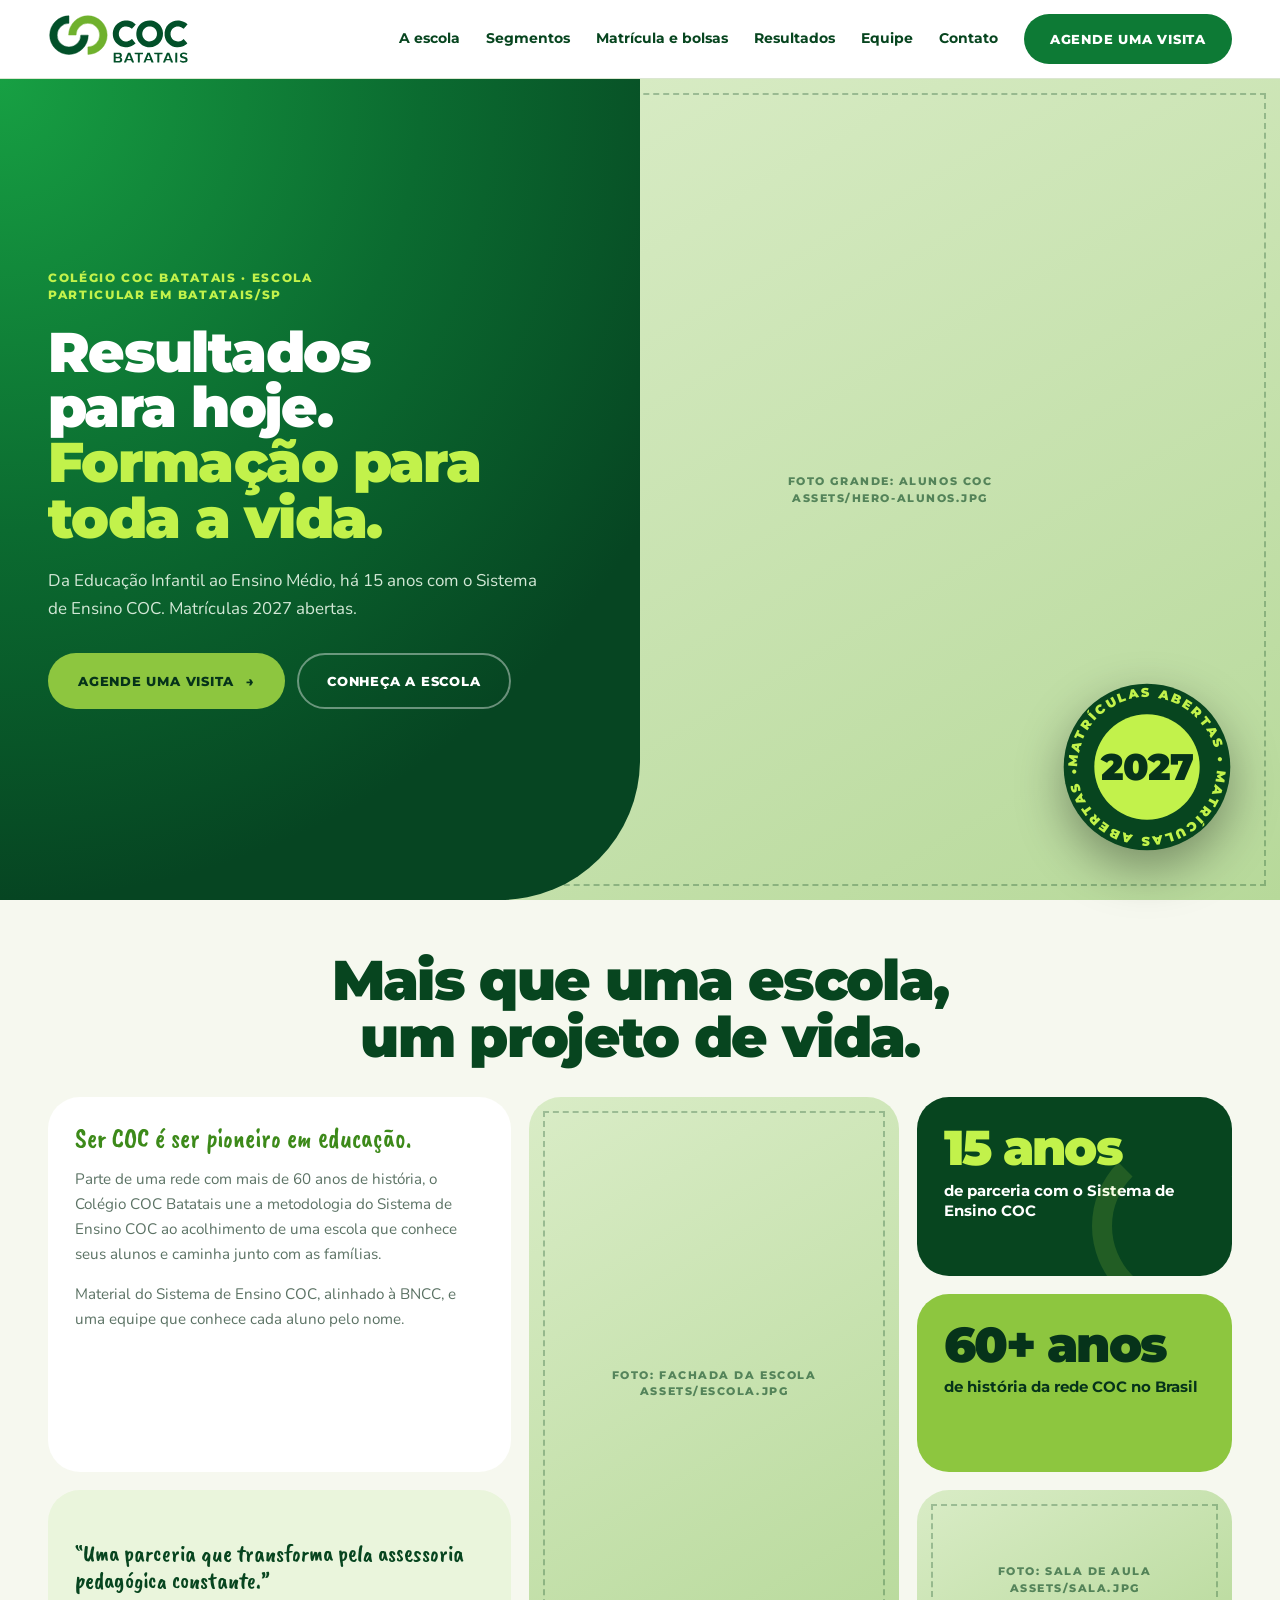
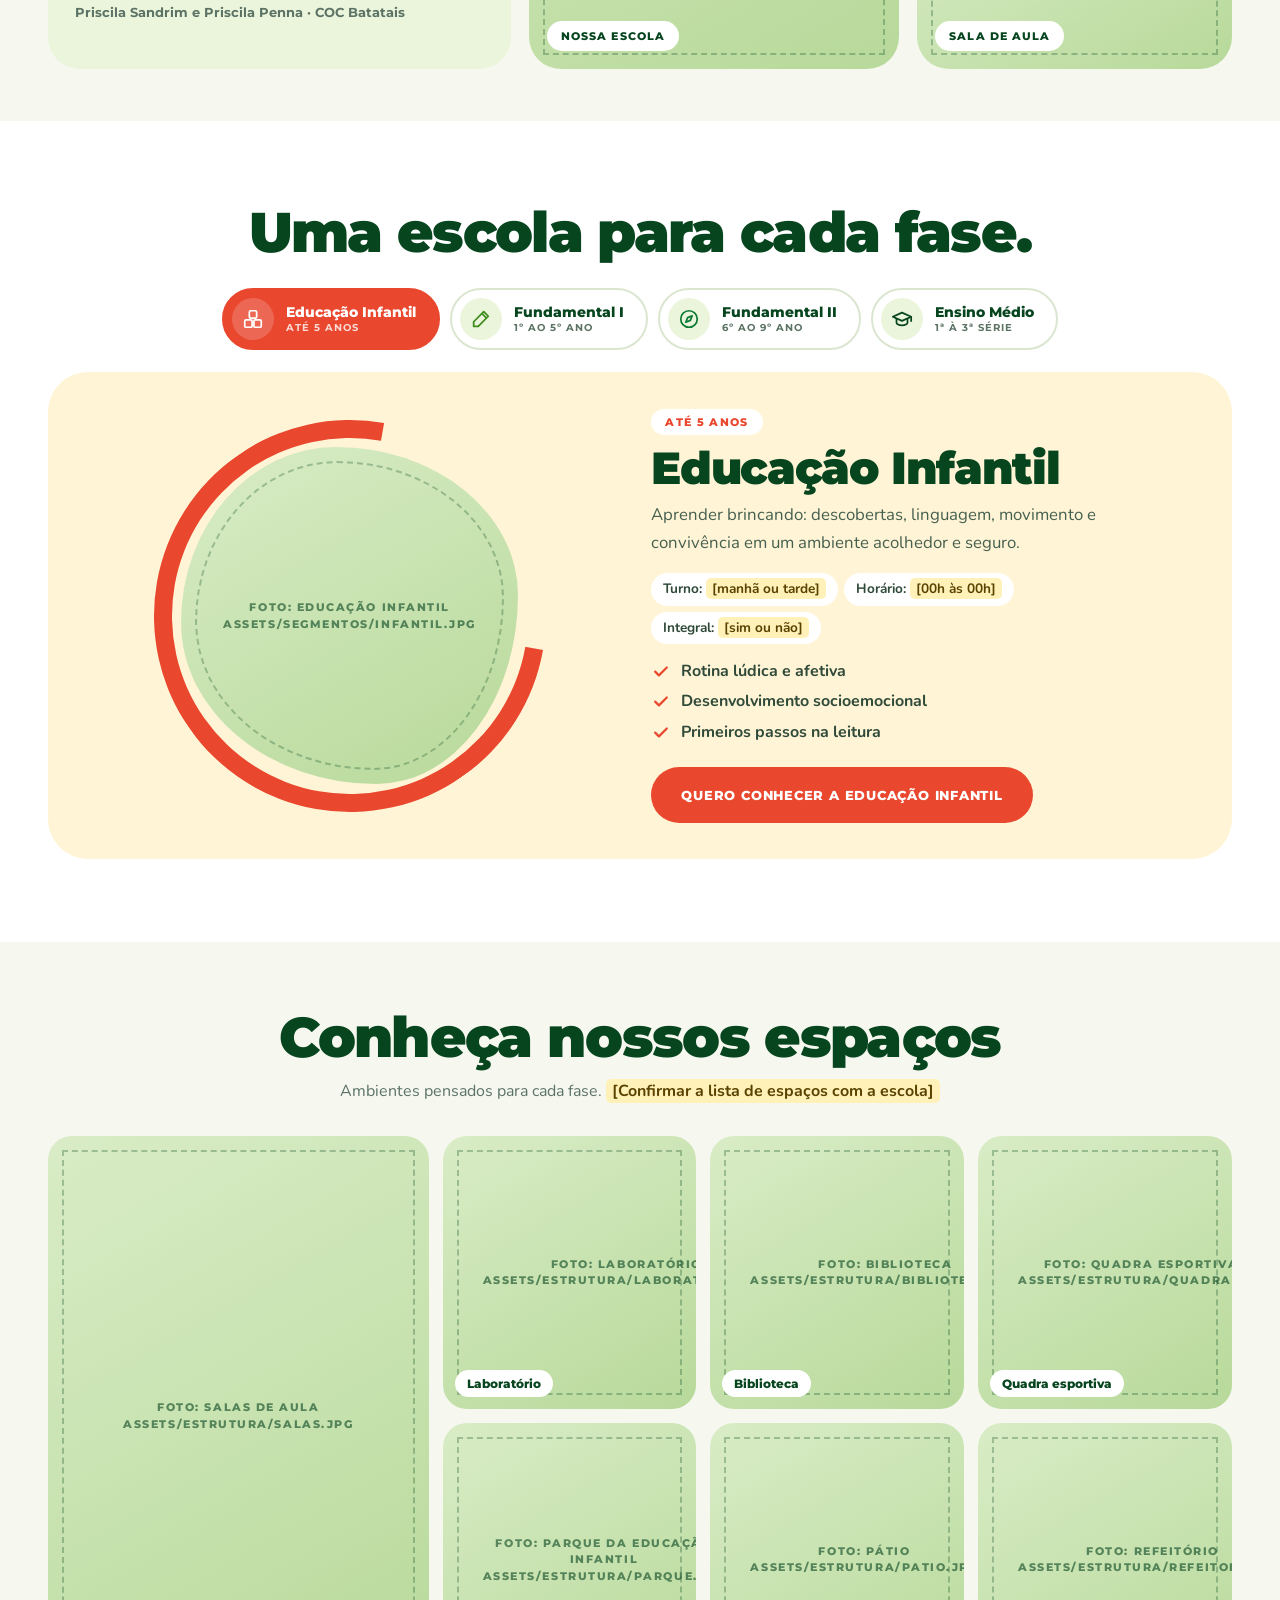
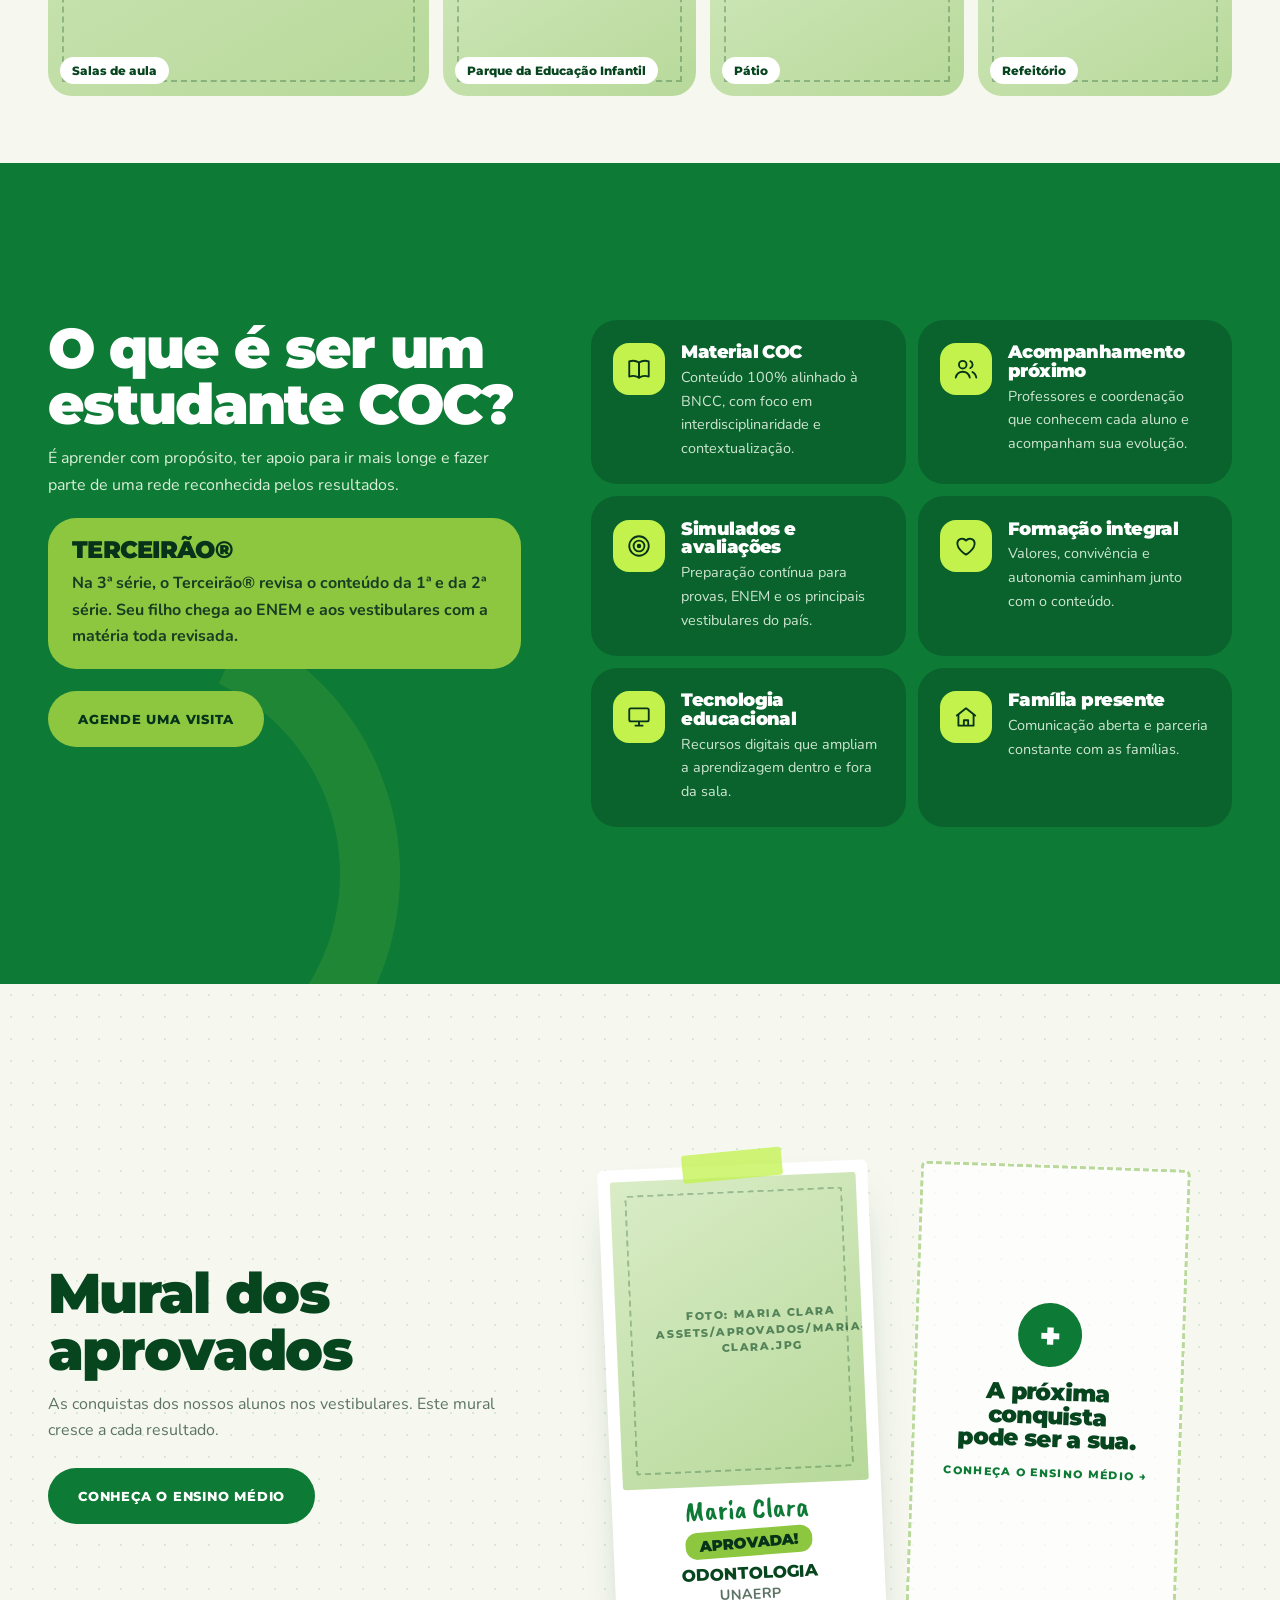
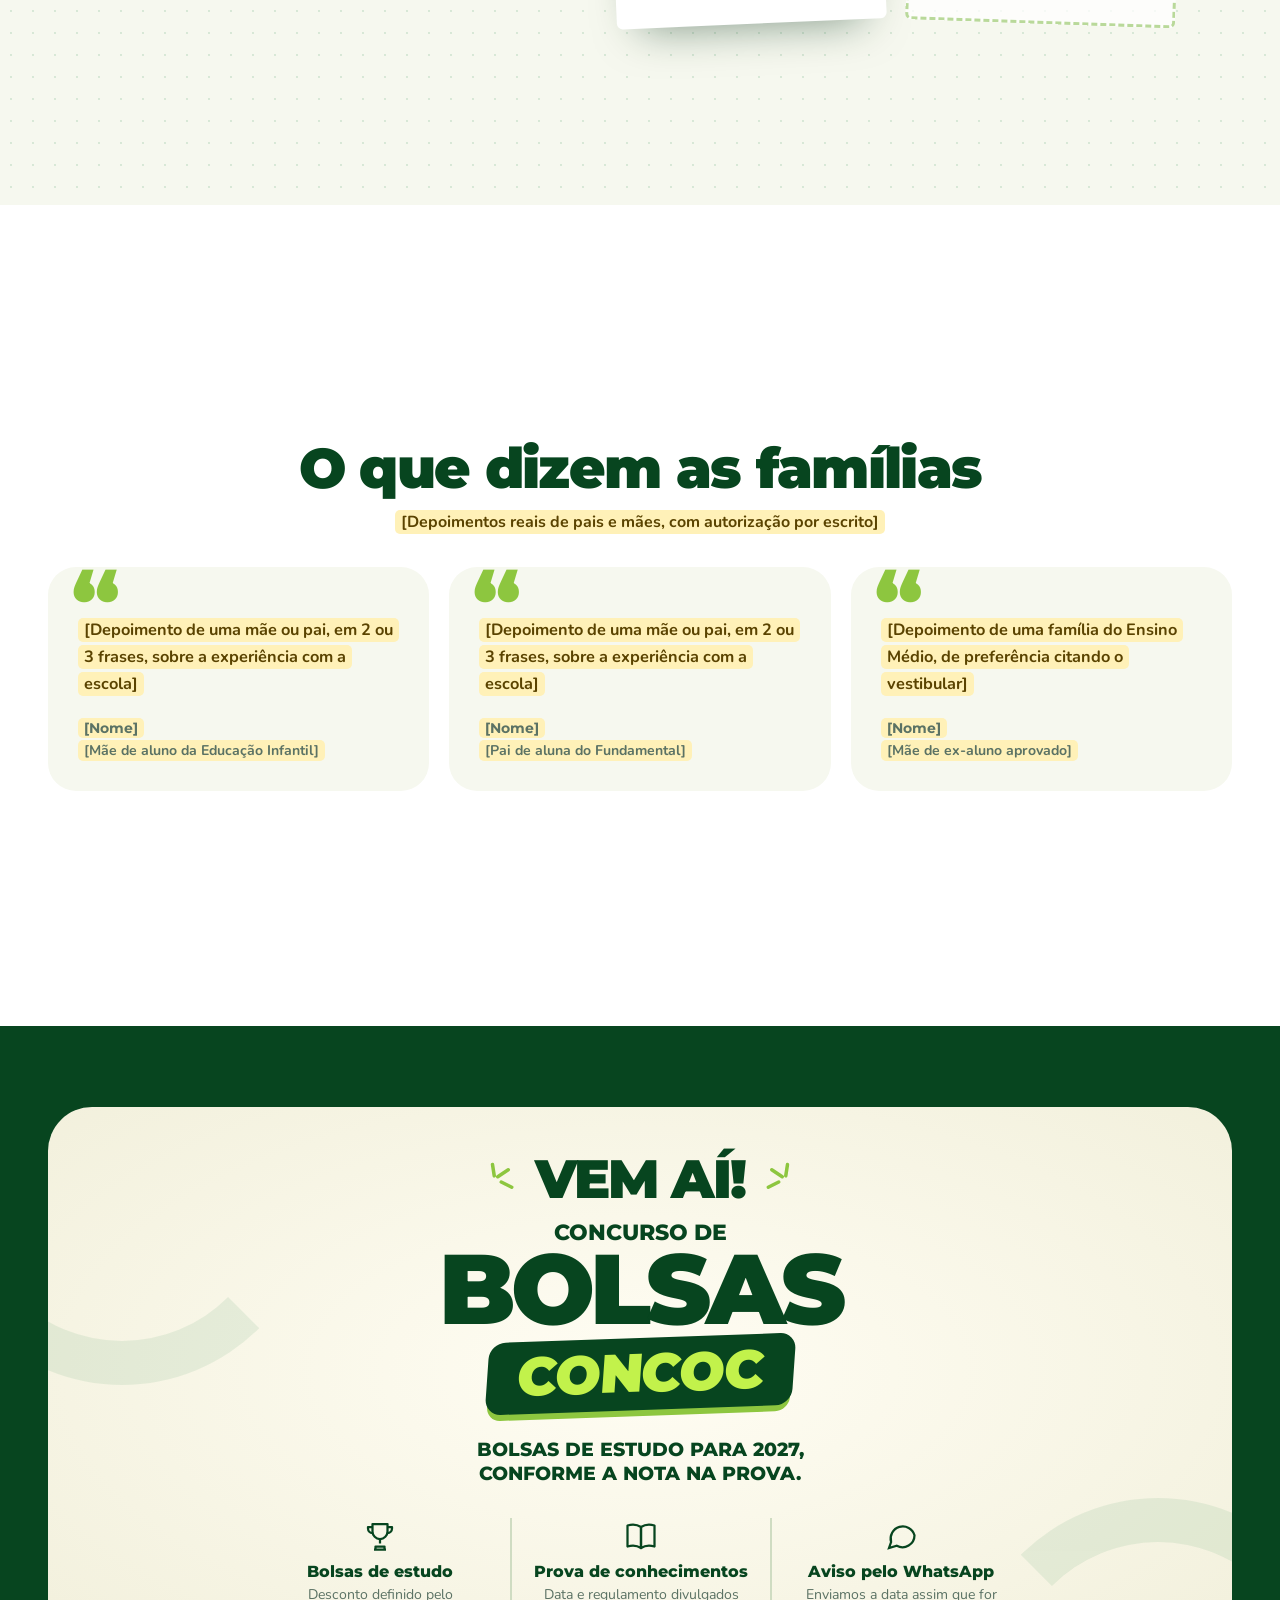
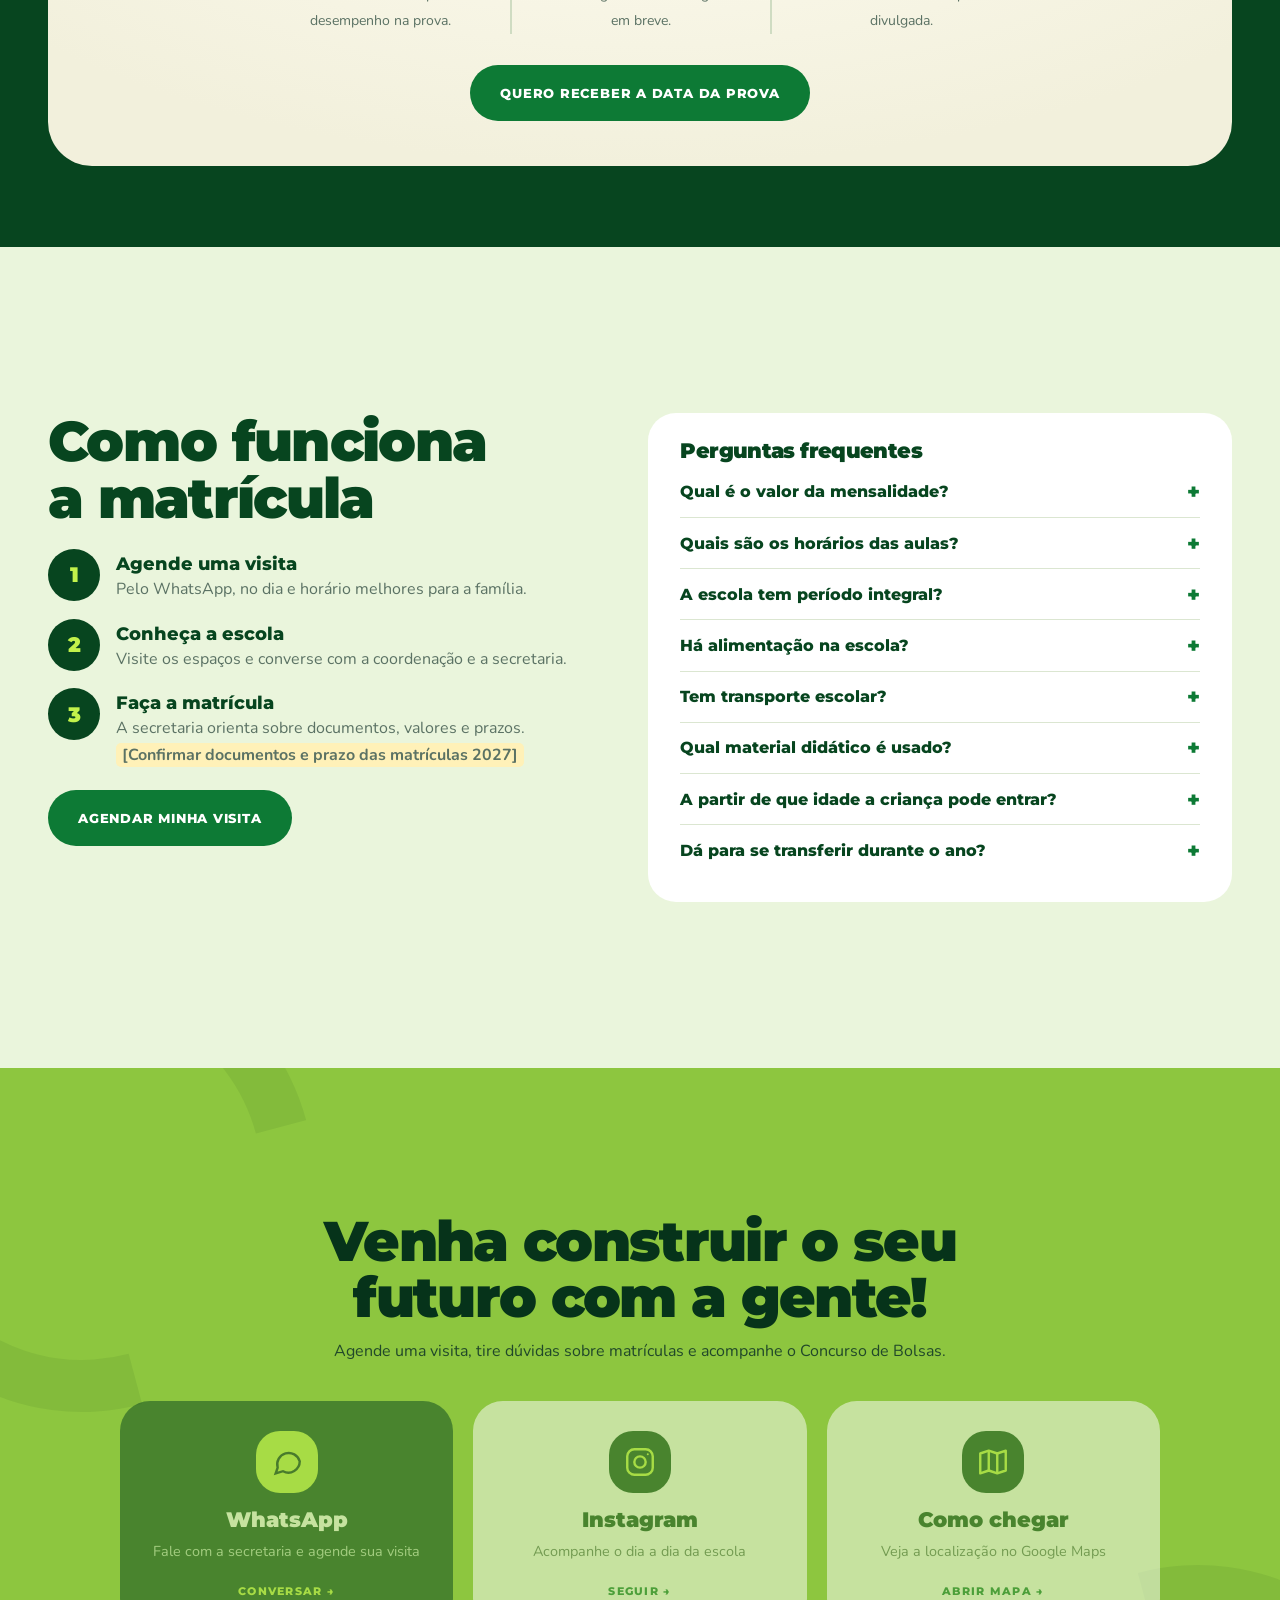
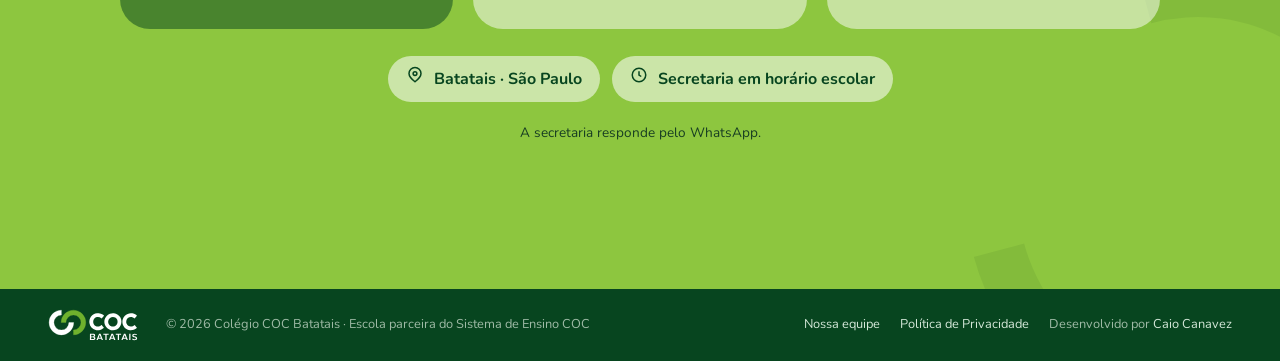
==== commit b82cff9a: "Cria a página Nossa equipe com as Unidades 1 e 2 - colaboradores.html: abas por unidade (Unidade 1 ·" ====
--- a/index.html
+++ b/index.html
@@ -63,7 +63,7 @@
 </head>
 <body>
   <a class="skip" href="#conteudo">Pular para o conteúdo</a>
-  <header id="header"><div class="container nav"><a class="brand" href="#inicio" aria-label="Colégio COC Batatais — início"><img src="assets/logo/logo-coc-batatais.svg" alt="" width="1244" height="440" fetchpriority="high"></a><nav class="navlinks" id="navlinks" aria-label="Navegação principal"><a href="#escola">A escola</a><a href="#segmentos">Segmentos</a><a href="#bolsas">Matrícula e bolsas</a><a href="#aprovados">Resultados</a><a href="#contato">Contato</a><a href="#contato" class="btn btn-green" data-contact="whatsapp" data-msg="Olá! Gostaria de agendar uma visita ao COC Batatais.">Agende uma visita</a></nav><button class="menu-btn" aria-label="Abrir menu" aria-expanded="false" aria-controls="navlinks"><span></span><span></span></button></div></header>
+  <header id="header"><div class="container nav"><a class="brand" href="#inicio" aria-label="Colégio COC Batatais — início"><img src="assets/logo/logo-coc-batatais.svg" alt="" width="1244" height="440" fetchpriority="high"></a><nav class="navlinks" id="navlinks" aria-label="Navegação principal"><a href="#escola">A escola</a><a href="#segmentos">Segmentos</a><a href="#bolsas">Matrícula e bolsas</a><a href="#aprovados">Resultados</a><a href="colaboradores.html">Equipe</a><a href="#contato">Contato</a><a href="#contato" class="btn btn-green" data-contact="whatsapp" data-msg="Olá! Gostaria de agendar uma visita ao COC Batatais.">Agende uma visita</a></nav><button class="menu-btn" aria-label="Abrir menu" aria-expanded="false" aria-controls="navlinks"><span></span><span></span></button></div></header>
   <main id="conteudo">
     <section class="hero" id="inicio">
       <div class="hero-left"><h1><span class="h1-kicker">Colégio COC Batatais · Escola particular em Batatais/SP</span> Resultados para hoje. <em>Formação para toda a vida.</em></h1><p>Da Educação Infantil ao Ensino Médio, há 15 anos com o Sistema de Ensino COC. Matrículas 2027 abertas.</p><div class="hero-actions"><a class="btn btn-lime" href="#contato" data-contact="whatsapp" data-msg="Olá! Gostaria de agendar uma visita ao COC Batatais.">Agende uma visita <span aria-hidden="true">→</span></a><a class="btn btn-ghost" href="#escola">Conheça a escola</a></div></div>
@@ -114,7 +114,7 @@
     </div></section>
   </main>
   <a class="wa-float" href="#contato" data-contact="whatsapp" data-msg="Olá! Gostaria de agendar uma visita ao COC Batatais."><span class="wa-ico" data-icon="message"></span>Agendar visita</a>
-  <footer><div class="container foot"><a class="brand" href="#inicio" aria-label="Colégio COC Batatais — voltar ao início"><img src="assets/logo/logo-coc-batatais-branco.svg" alt="" width="1244" height="440" loading="lazy" decoding="async"></a><span class="copy">© 2026 Colégio COC Batatais · Escola parceira do Sistema de Ensino COC</span><nav class="f-links" aria-label="Rodapé"><a href="politica-de-privacidade.html">Política de Privacidade</a><span>Desenvolvido por <a href="https://www.instagram.com/canavezz/" target="_blank" rel="noopener noreferrer" aria-label="Instagram de Caio Canavez">Caio Canavez</a></span></nav></div></footer>
+  <footer><div class="container foot"><a class="brand" href="#inicio" aria-label="Colégio COC Batatais — voltar ao início"><img src="assets/logo/logo-coc-batatais-branco.svg" alt="" width="1244" height="440" loading="lazy" decoding="async"></a><span class="copy">© 2026 Colégio COC Batatais · Escola parceira do Sistema de Ensino COC</span><nav class="f-links" aria-label="Rodapé"><a href="colaboradores.html">Nossa equipe</a><a href="politica-de-privacidade.html">Política de Privacidade</a><span>Desenvolvido por <a href="https://www.instagram.com/canavezz/" target="_blank" rel="noopener noreferrer" aria-label="Instagram de Caio Canavez">Caio Canavez</a></span></nav></div></footer>
   <script>
     /* ==== CONFIGURAÇÃO DA ESCOLA — preencha antes de publicar ==== */
     const CONFIG={
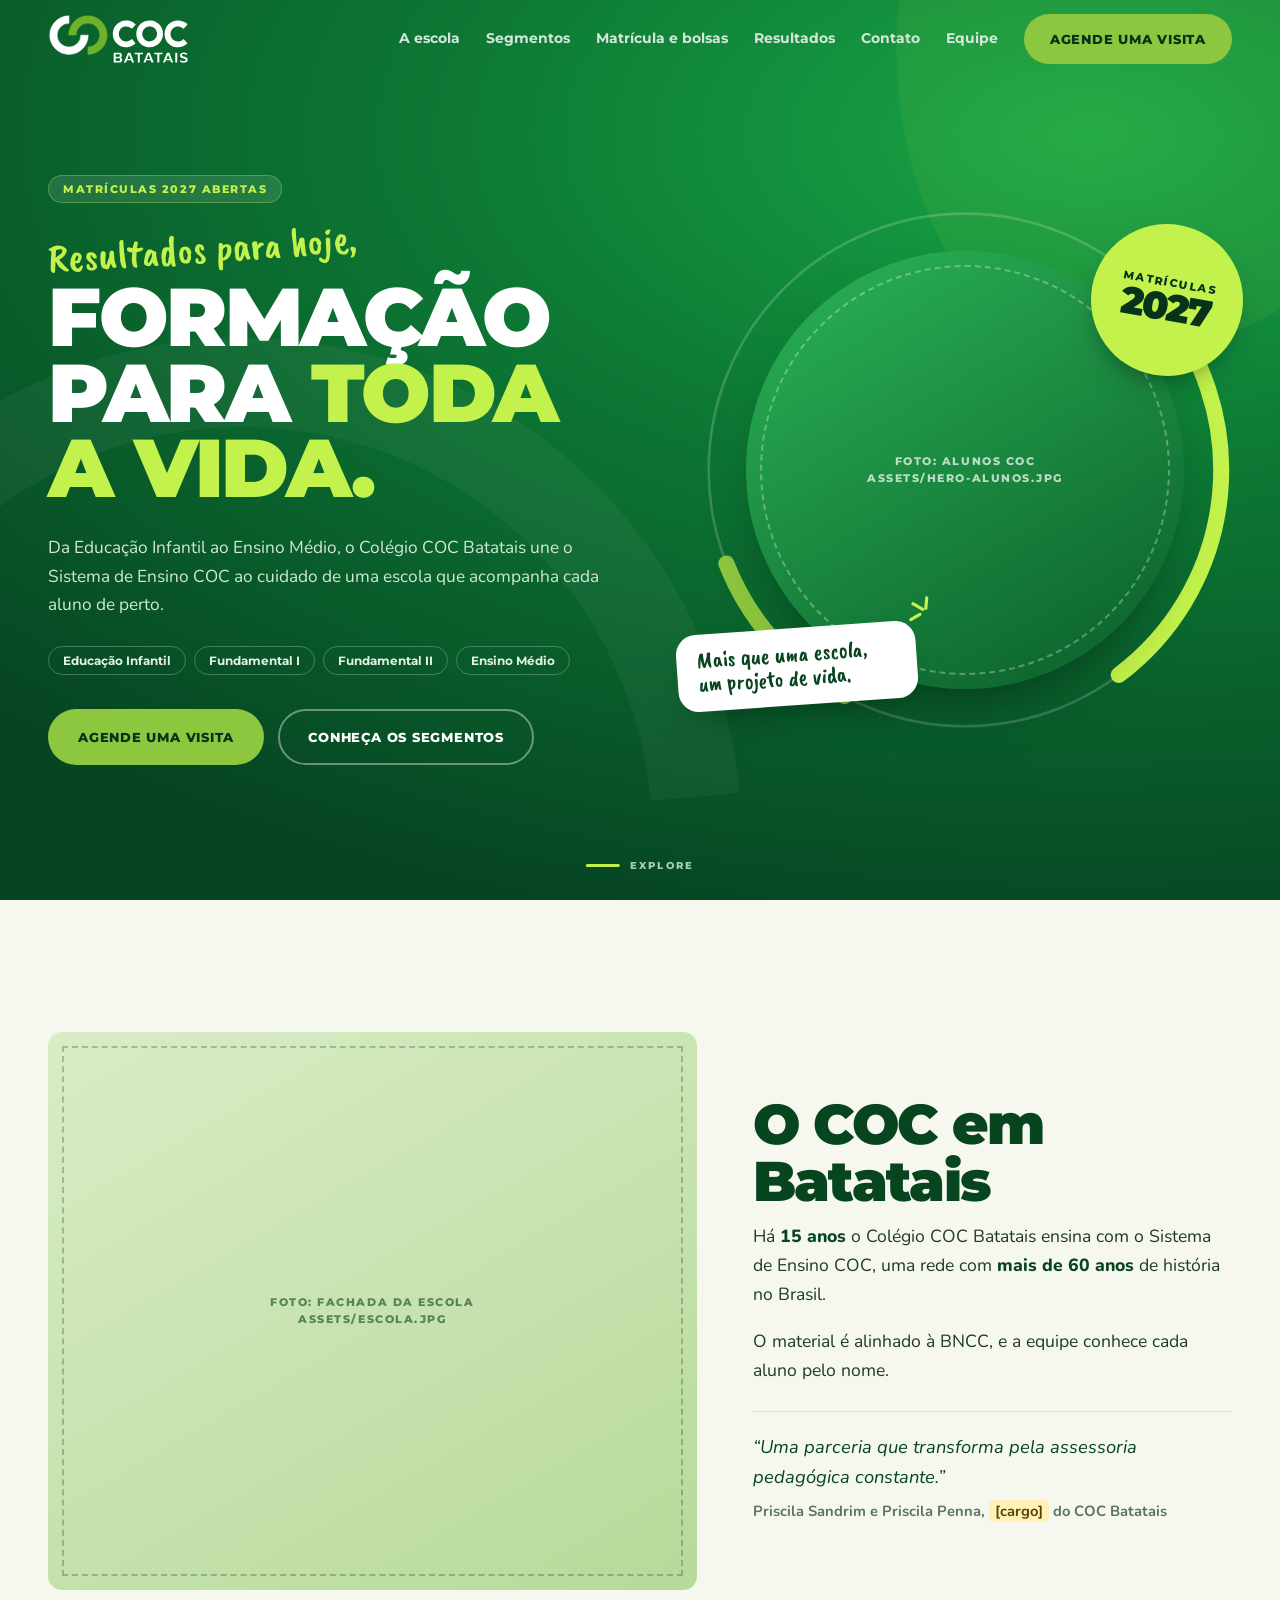
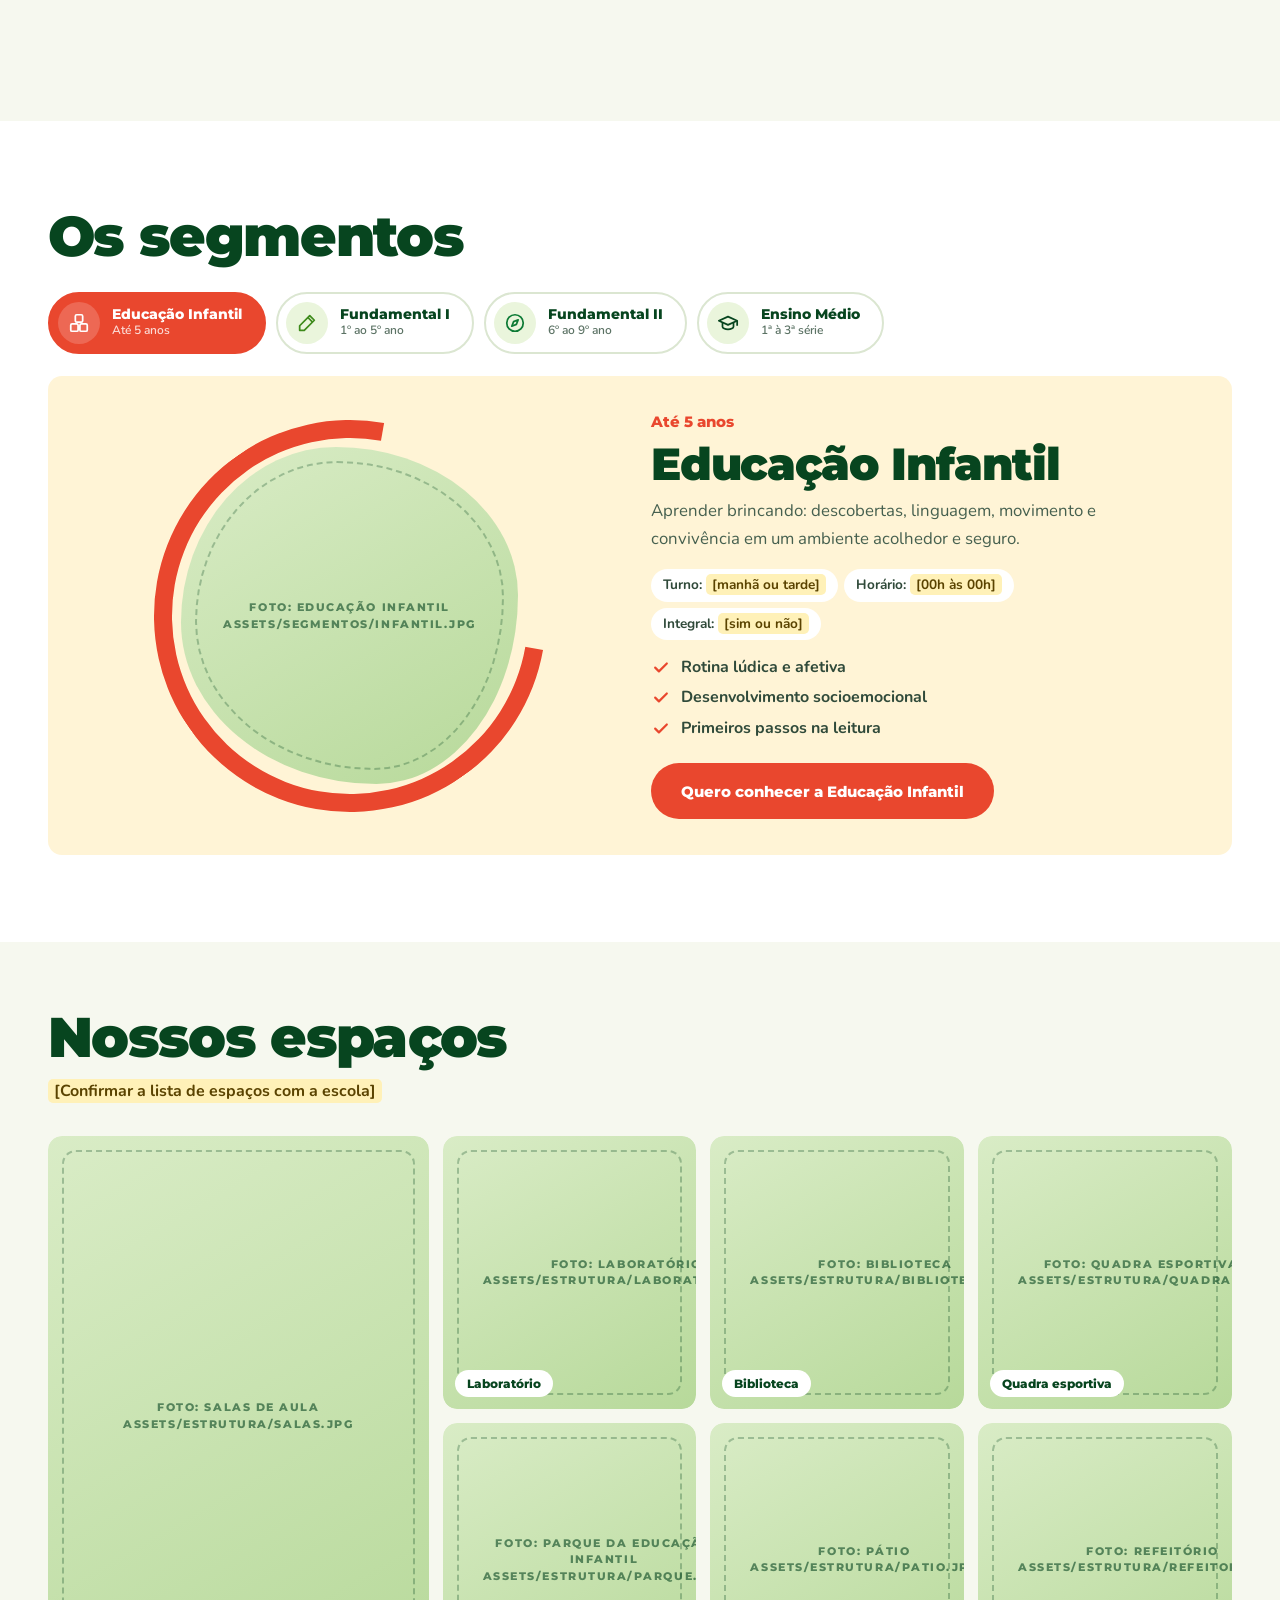
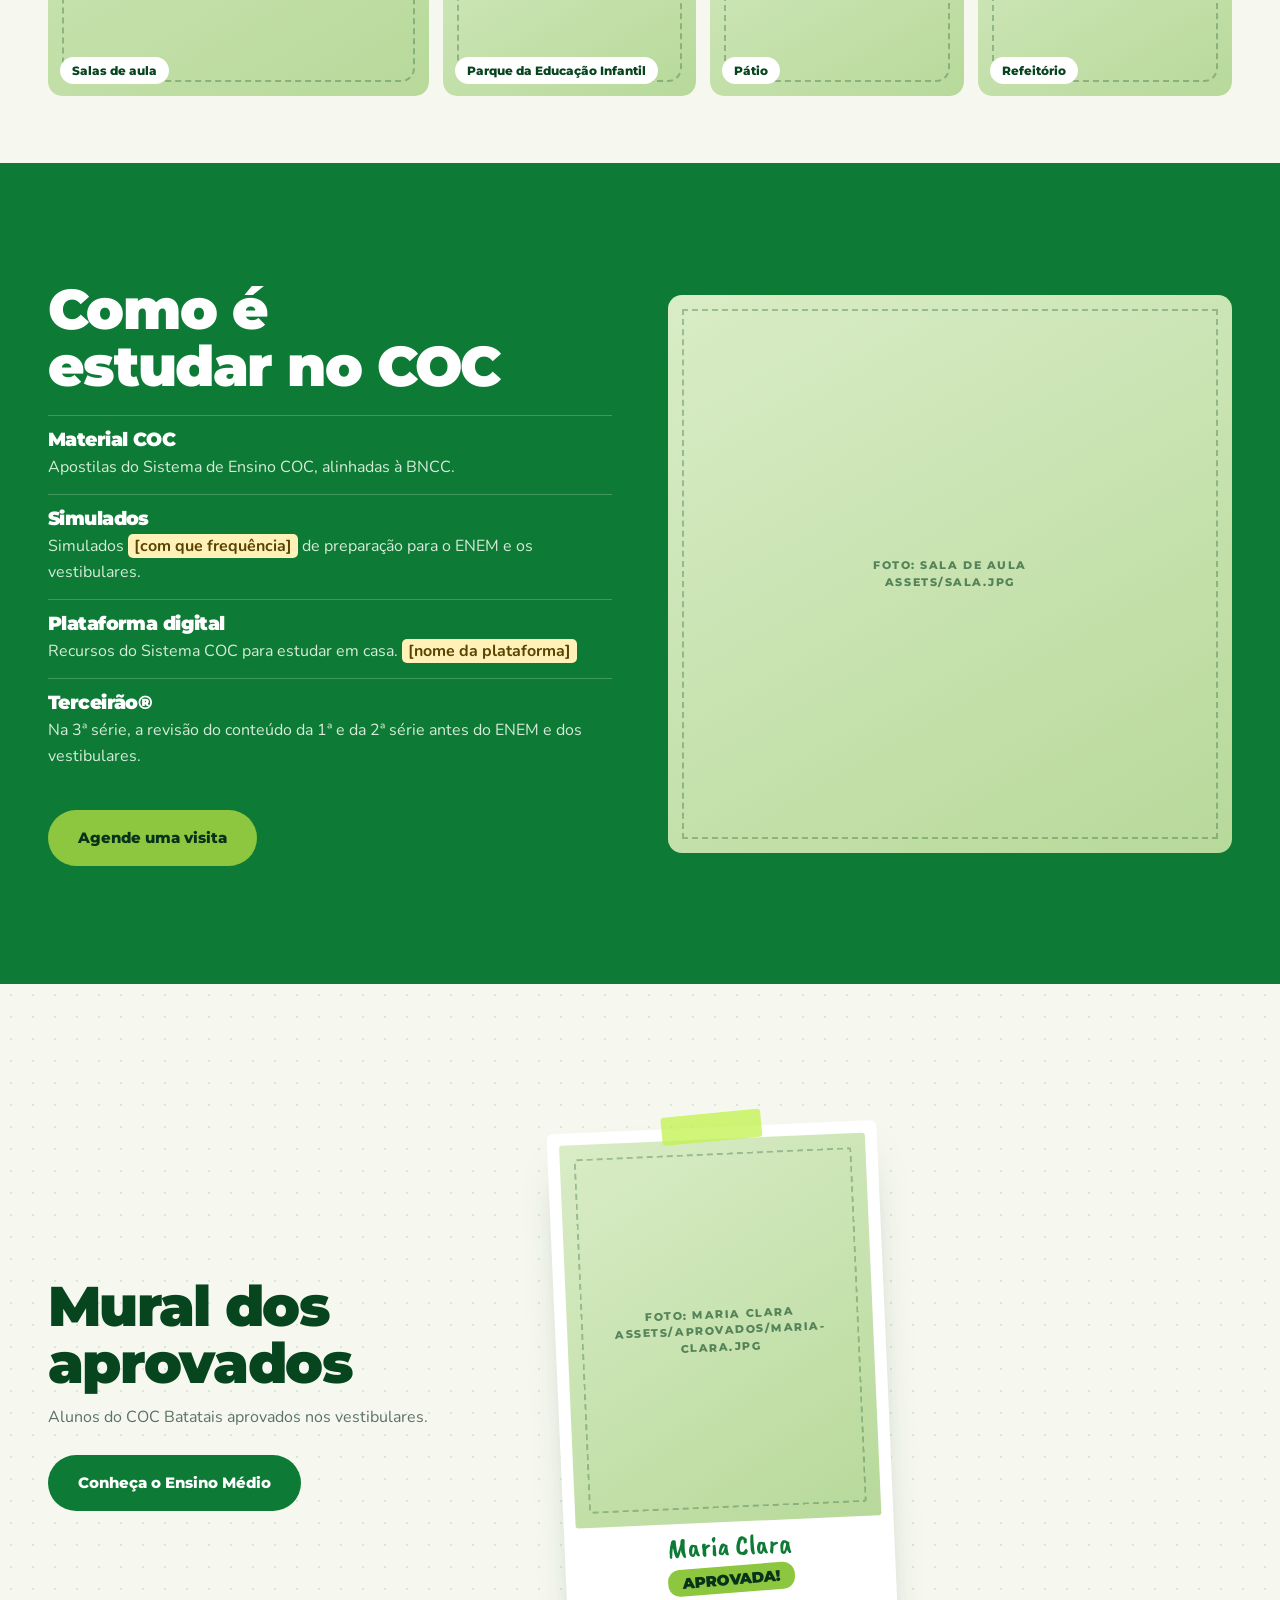
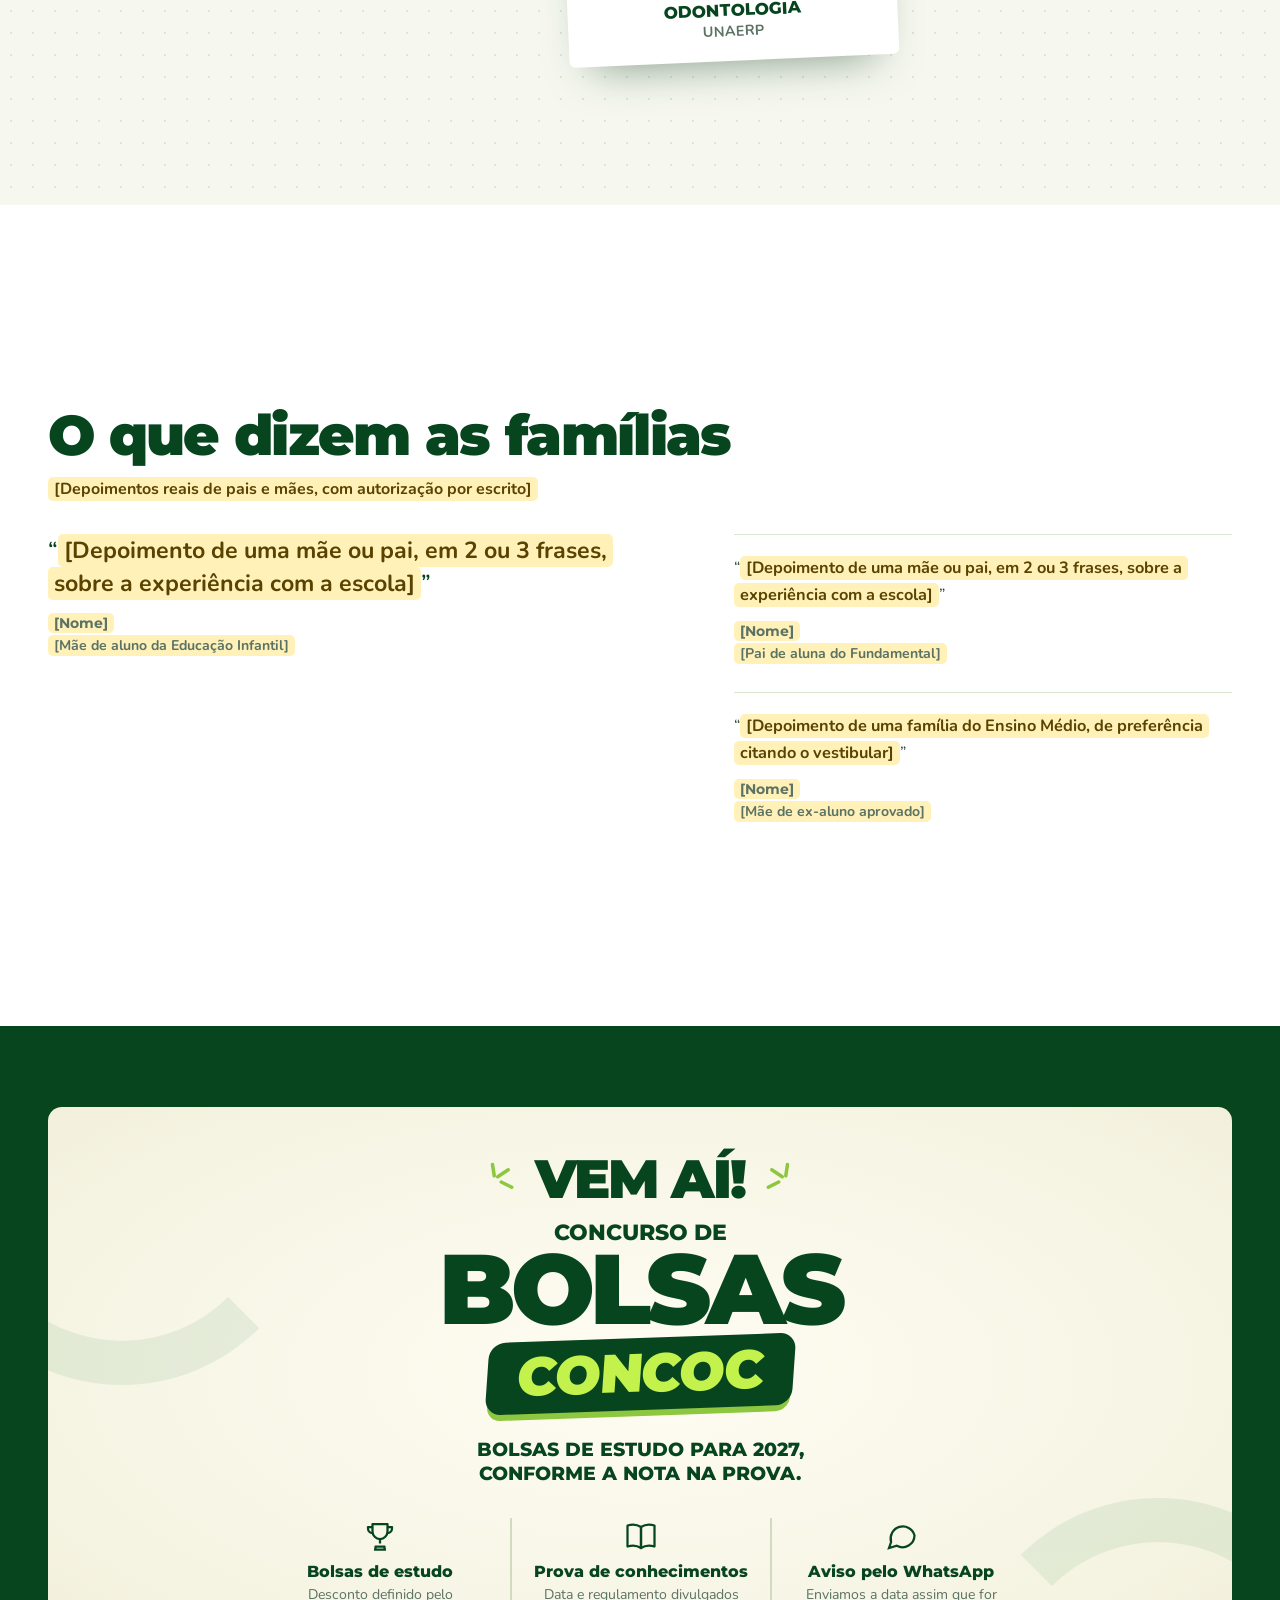
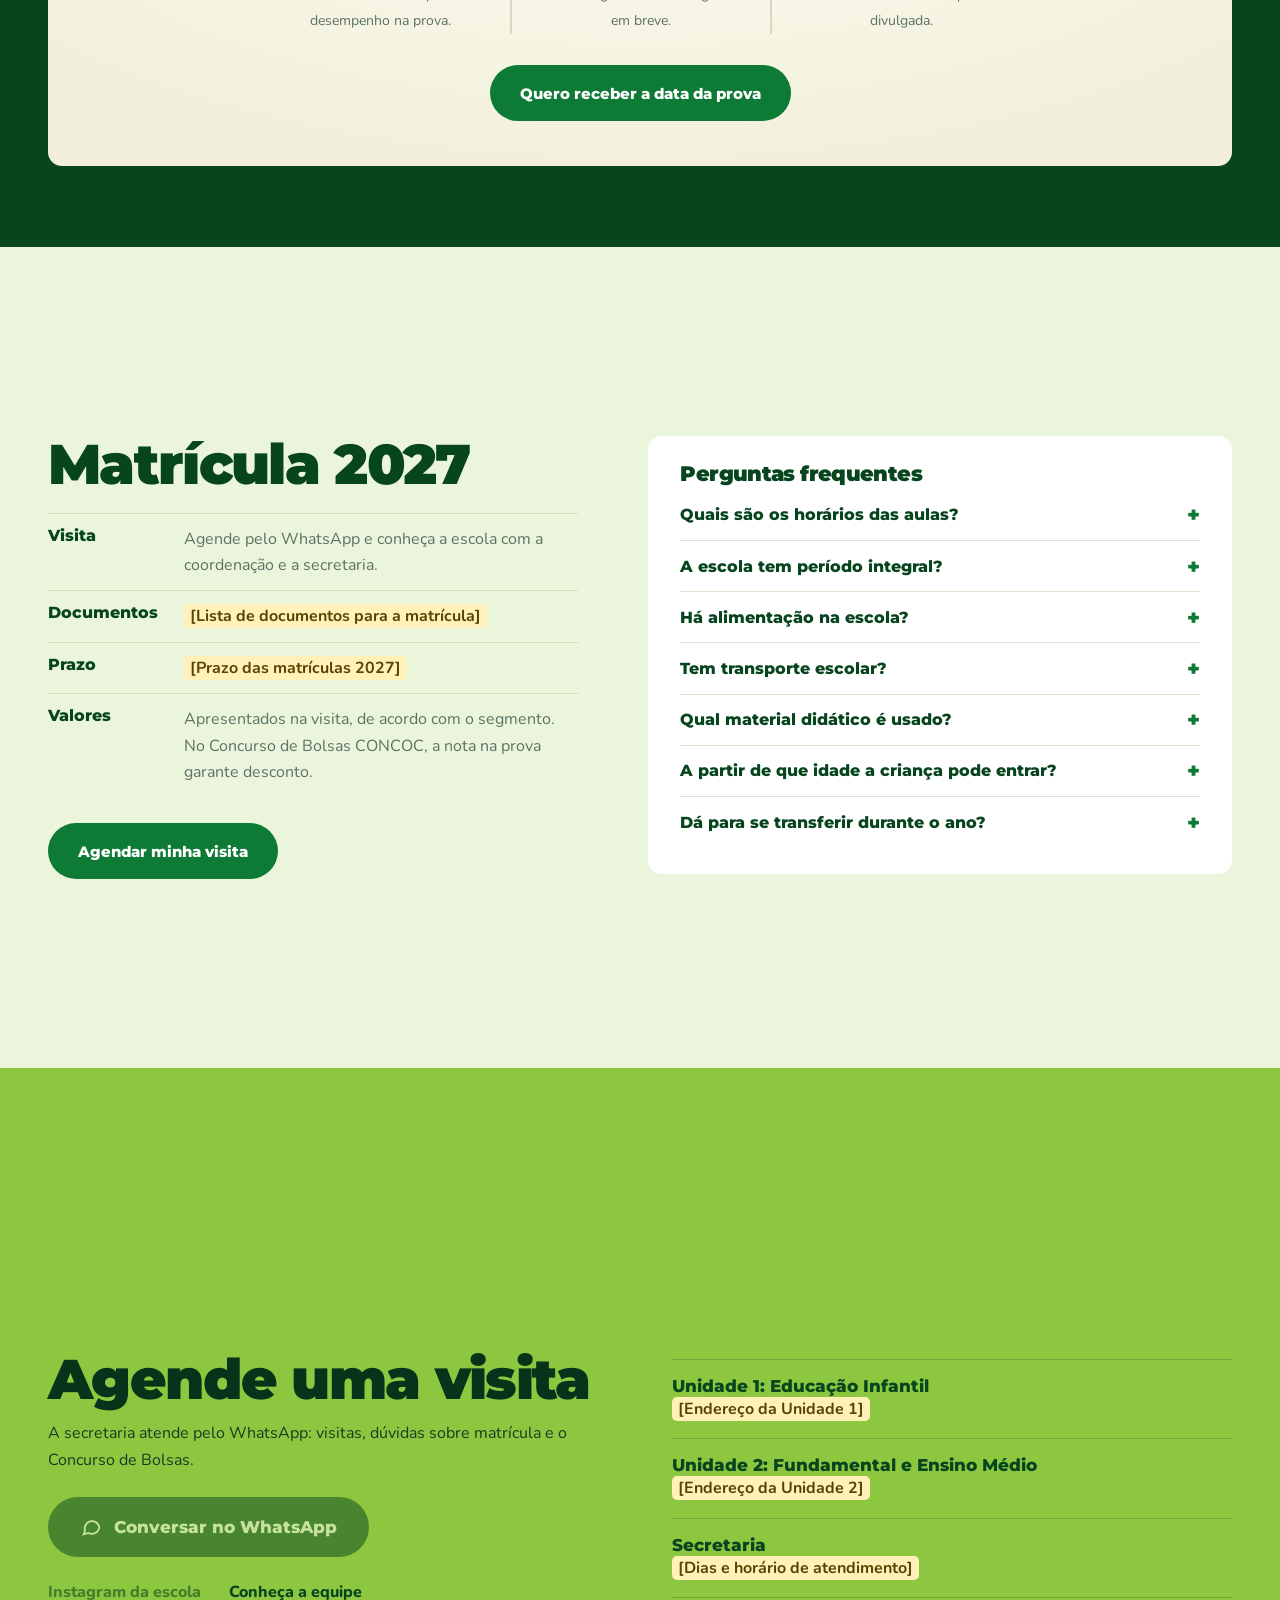
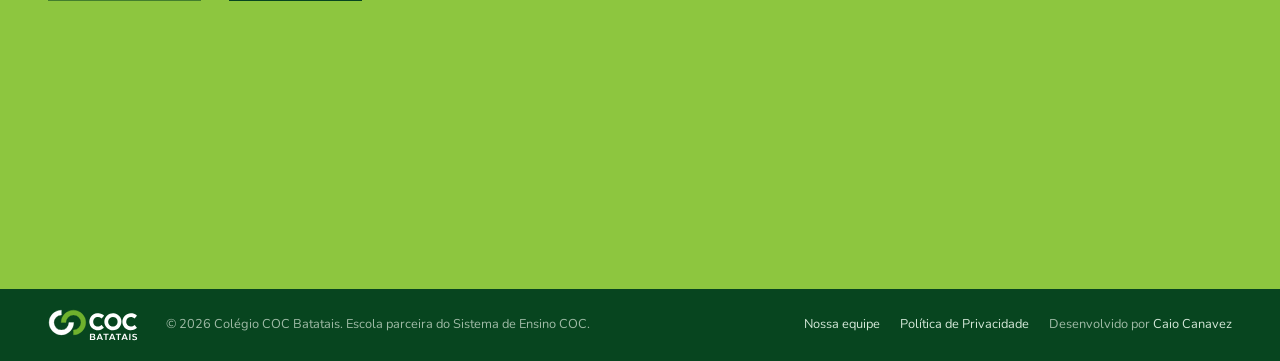
==== commit 0772c2c5: "Tira a cara de template do site e refaz a página da equipe Página inicial: - Volta o topo da primeir" ====
--- a/index.html
+++ b/index.html
@@ -6,27 +6,38 @@
   <title>Colégio COC Batatais | Escola particular em Batatais/SP · Matrículas 2027</title>
   <meta name="description" content="Colégio COC Batatais, escola particular em Batatais/SP da Educação Infantil ao Ensino Médio, há 15 anos com o Sistema de Ensino COC. Matrículas 2027 abertas: agende sua visita.">
   <meta name="theme-color" content="#07451f">
-  <!-- VERSÃO DE TESTE: remover a linha abaixo quando o site for para a hospedagem definitiva -->
+  <!-- PUBLICAÇÃO: ao ir para a hospedagem definitiva, (1) remova a linha "robots" abaixo e
+       (2) troque "assets/og-image.jpg" pelo endereço completo, ex.: https://www.cocbatatais.com.br/assets/og-image.jpg
+       (WhatsApp e Facebook só mostram a imagem com o endereço completo) -->
   <meta name="robots" content="noindex, nofollow">
   <meta property="og:title" content="Colégio COC Batatais | Matrículas 2027">
   <meta property="og:description" content="Resultados para hoje. Formação para toda a vida.">
   <meta property="og:type" content="website">
+  <meta property="og:locale" content="pt_BR">
+  <meta property="og:site_name" content="Colégio COC Batatais">
+  <meta property="og:image" content="assets/og-image.jpg">
+  <meta property="og:image:width" content="1200">
+  <meta property="og:image:height" content="630">
+  <meta property="og:image:alt" content="Colégio COC Batatais: Resultados para hoje. Formação para toda a vida. Matrículas 2027 abertas.">
+  <meta name="twitter:card" content="summary_large_image">
   <link rel="icon" type="image/svg+xml" href="assets/logo/simbolo-coc.svg">
   <link rel="preconnect" href="https://fonts.googleapis.com">
   <link rel="preconnect" href="https://fonts.gstatic.com" crossorigin>
   <link href="https://fonts.googleapis.com/css2?family=Caveat+Brush&family=Montserrat:wght@600;700;800;900&family=Nunito:wght@400;500;600;700;800&display=swap" rel="stylesheet">
   <style>
     :root{--ink:#06331a;--deep:#07451f;--green:#0d7a35;--leaf:#12933a;--lime:#8dc63f;--lime-ink:#3d8a1a;--neon:#c2f24b;--mint:#eaf5dc;--cream:#f6f8ef;--white:#fff;--red:#e9472e;--sun:#ffd23f;--text:#1d3a2a;--muted:#5b7264;--line:#dbe6d1;--ease:cubic-bezier(.2,.7,.2,1)}
-    *{box-sizing:border-box}html{scroll-behavior:smooth;scroll-padding-top:90px;overflow-x:hidden}@supports(overflow:clip){html{overflow-x:clip}}body{margin:0;background:var(--cream);color:var(--text);font:16px/1.65 Nunito,sans-serif}main>section,footer{position:relative;overflow-x:clip}a{color:inherit;text-decoration:none}button{font:inherit}img{max-width:100%}.container{width:calc(100% - 40px);margin-inline:auto}h1,h2,h3,p{margin-top:0}h1,h2,h3{font-family:Montserrat,sans-serif;font-weight:900;line-height:1.02;letter-spacing:-.03em;color:var(--deep)}h1,h2{text-wrap:balance}h2{font-size:clamp(2.2rem,4.6vw,4rem);margin-bottom:18px}.link-arrow{display:inline-flex;align-items:center;gap:10px;min-height:56px;padding:0 6px;font:800 13px Montserrat,sans-serif;letter-spacing:.06em;text-transform:uppercase;color:var(--white);border-bottom:3px solid var(--neon);transition:color .2s var(--ease),gap .2s var(--ease)}.link-arrow:hover{color:var(--neon);gap:14px}.script{font-family:"Caveat Brush",cursive;font-weight:400;letter-spacing:0;text-transform:none;color:var(--lime-ink)}.lead{font-size:1.08rem;color:var(--muted);max-width:640px}.section{padding:120px 0}.center{text-align:center}.center .lead{margin-inline:auto}.tag{display:inline-flex;align-items:center;gap:8px;padding:7px 15px;border-radius:999px;background:var(--green);color:var(--white);font:800 11px/1.3 Montserrat,sans-serif;letter-spacing:.14em;text-transform:uppercase;margin-bottom:20px}.tag.on-dark{background:rgba(255,255,255,.1);color:var(--neon);box-shadow:inset 0 0 0 1px rgba(194,242,75,.3)}.btn{display:inline-flex;align-items:center;justify-content:center;gap:12px;min-height:56px;padding:0 28px;border-radius:999px;border:2px solid transparent;font:800 13px Montserrat,sans-serif;letter-spacing:.06em;text-transform:uppercase;cursor:pointer;transition:background-color .3s var(--ease),color .3s var(--ease),border-color .3s var(--ease),transform .3s var(--ease),box-shadow .3s var(--ease)}.btn:active{transform:scale(.98)}.btn-lime{background:var(--lime);color:var(--ink)}.btn-lime:hover{background:var(--neon);transform:translateY(-2px);box-shadow:0 12px 26px -12px rgba(194,242,75,.8)}.btn-green{background:var(--green);color:var(--white)}.btn-green:hover{background:var(--deep);transform:translateY(-2px)}.btn-ghost{color:var(--white);border-color:rgba(255,255,255,.4)}.btn-ghost:hover{border-color:var(--neon);color:var(--neon)}.btn-accent{background:var(--accent);color:var(--white)}.btn-accent:hover{filter:brightness(.92);transform:translateY(-2px)}.skip{position:fixed;z-index:999;top:8px;left:8px;background:var(--neon);color:var(--ink);padding:10px 14px;border-radius:10px;transform:translateY(-150%)}.skip:focus{transform:none}:focus-visible{outline:3px solid var(--neon);outline-offset:3px}[aria-disabled="true"]{opacity:.5;cursor:not-allowed}
-    header{position:sticky;top:0;z-index:100;background:var(--white);border-bottom:1px solid var(--line);transition:box-shadow .3s var(--ease)}header.scrolled{box-shadow:0 12px 30px -20px rgba(6,51,26,.55)}.nav{display:flex;align-items:center;justify-content:space-between;gap:24px;height:78px}.brand{display:inline-flex;align-items:center}.brand img{display:block;height:50px;width:auto}.navlinks{display:flex;align-items:center;gap:26px}.navlinks a:not(.btn){padding:6px 0;border-bottom:3px solid transparent;font:700 14px Montserrat,sans-serif;color:var(--deep);transition:border-color .2s var(--ease),color .2s var(--ease)}.navlinks a:not(.btn):hover,.navlinks a.active{border-color:var(--lime)}.navlinks .btn{min-height:50px;padding:0 24px}.menu-btn{display:none;width:48px;height:48px;border:0;border-radius:50%;background:var(--deep);color:var(--white);cursor:pointer;place-items:center}.menu-btn span{display:block;width:20px;height:2px;border-radius:2px;background:currentColor;transition:transform .25s var(--ease)}.menu-btn span+span{margin-top:6px}
+    *{box-sizing:border-box}html{scroll-behavior:smooth;scroll-padding-top:90px;overflow-x:hidden}@supports(overflow:clip){html{overflow-x:clip}}body{margin:0;background:var(--cream);color:var(--text);font:16px/1.65 Nunito,sans-serif}main>section,footer{position:relative;overflow-x:clip}a{color:inherit;text-decoration:none}button{font:inherit}img{max-width:100%}.container{width:calc(100% - 40px);margin-inline:auto}h1,h2,h3,p{margin-top:0}h1,h2,h3{font-family:Montserrat,sans-serif;font-weight:900;line-height:1.02;letter-spacing:-.03em;color:var(--deep)}h1,h2{text-wrap:balance}h2{font-size:clamp(2.2rem,4.6vw,4rem);margin-bottom:18px}.link-arrow{display:inline-flex;align-items:center;gap:10px;min-height:56px;padding:0 6px;font:800 13px Montserrat,sans-serif;letter-spacing:.06em;text-transform:uppercase;color:var(--white);border-bottom:3px solid var(--neon);transition:color .2s var(--ease),gap .2s var(--ease)}.link-arrow:hover{color:var(--neon);gap:14px}.script{font-family:"Caveat Brush",cursive;font-weight:400;letter-spacing:0;text-transform:none;color:var(--lime-ink)}.lead{font-size:1.08rem;color:var(--muted);max-width:640px}.section{padding:120px 0}.center{text-align:center}.center .lead{margin-inline:auto}.tag{display:inline-flex;align-items:center;gap:8px;padding:7px 15px;border-radius:999px;background:var(--green);color:var(--white);font:800 11px/1.3 Montserrat,sans-serif;letter-spacing:.14em;text-transform:uppercase;margin-bottom:20px}.tag.on-dark{background:rgba(255,255,255,.1);color:var(--neon);box-shadow:inset 0 0 0 1px rgba(194,242,75,.3)}.btn{display:inline-flex;align-items:center;justify-content:center;gap:12px;min-height:56px;padding:0 28px;border-radius:999px;border:2px solid transparent;font:800 15px Montserrat,sans-serif;cursor:pointer;transition:background-color .2s var(--ease),color .2s var(--ease),border-color .2s var(--ease)}.btn:active{transform:scale(.98)}.btn-lime{background:var(--lime);color:var(--ink)}.btn-lime:hover{background:var(--neon)}.btn-green{background:var(--green);color:var(--white)}.btn-green:hover{background:var(--deep)}.btn-ghost{color:var(--white);border-color:rgba(255,255,255,.4)}.btn-ghost:hover{border-color:var(--neon);color:var(--neon)}.btn-accent{background:var(--accent);color:var(--white)}.btn-accent:hover{filter:brightness(.92)}.skip{position:fixed;z-index:999;top:8px;left:8px;background:var(--neon);color:var(--ink);padding:10px 14px;border-radius:10px;transform:translateY(-150%)}.skip:focus{transform:none}:focus-visible{outline:3px solid var(--neon);outline-offset:3px}[aria-disabled="true"]{opacity:.5;cursor:not-allowed}
+    header{position:sticky;top:0;z-index:100;background:var(--white);border-bottom:1px solid var(--line);transition:box-shadow .3s var(--ease)}header.scrolled{box-shadow:0 12px 30px -20px rgba(6,51,26,.55)}.nav{display:flex;align-items:center;justify-content:space-between;gap:24px;height:78px}.brand{display:inline-flex;align-items:center}.brand img{display:block;height:50px;width:auto}.navlinks{display:flex;align-items:center;gap:26px}.navlinks a:not(.btn){padding:6px 0;border-bottom:3px solid transparent;font:700 14px Montserrat,sans-serif;color:var(--deep);transition:border-color .2s var(--ease),color .2s var(--ease)}.navlinks a:not(.btn):hover,.navlinks a.active{border-color:var(--lime)}.navlinks .btn{min-height:50px;padding:0 24px}.menu-btn{display:none;width:48px;height:48px;border:0;border-radius:50%;background:var(--deep);color:var(--white);cursor:pointer;place-items:center;align-content:center}.menu-btn span{display:block;width:20px;height:2px;border-radius:2px;background:currentColor;transition:transform .25s var(--ease)}.menu-btn span+span{margin-top:6px}
     .hero{display:grid;grid-template-columns:1fr 1fr;min-height:max(580px,calc(100svh - 79px))}.hero-left{position:relative;z-index:1;display:flex;flex-direction:column;justify-content:center;padding:80px 90px 80px 48px;background:radial-gradient(120% 100% at 0 0,#17a043,#0b6b30 55%,#064522);color:var(--white);border-radius:0 0 140px 0}.hero-left .tag{align-self:flex-start}.hero-left h1{font-size:clamp(2.6rem,4.4vw,4.6rem);line-height:.98;color:var(--white);margin-bottom:22px}.hero-left h1 em{display:block;font-style:normal;color:var(--neon)}.hero-left p{color:#d3e8d6;max-width:520px;font-size:1.06rem;margin-bottom:30px}.hero-actions{display:flex;gap:12px;flex-wrap:wrap}.hero-right{position:relative;margin-left:-140px}.hero-right .media-shell{position:absolute;inset:0}.seal{position:absolute;z-index:2;right:48px;bottom:48px;width:170px;height:170px;filter:drop-shadow(0 18px 24px rgba(0,0,0,.35))}.seal svg{display:block;width:100%;height:100%;animation:spin 18s linear infinite}.seal b{position:absolute;inset:0;display:grid;place-items:center;font:900 2.3rem/1 Montserrat,sans-serif;letter-spacing:-.03em;color:var(--ink)}@keyframes spin{to{transform:rotate(360deg)}}    .spark{display:inline-block;width:42px;color:var(--lime)}.spark svg{display:block;width:100%;height:auto}
-    .about{background:var(--cream)}.bento{display:grid;grid-template-columns:1.25fr 1fr .85fr;grid-template-areas:"text photo stat1" "text photo stat2" "quote photo photo2";gap:18px;margin-top:54px}.tile{border-radius:32px;padding:32px;position:relative;overflow:hidden}.t-text{grid-area:text;background:var(--white)}.t-text p{color:var(--muted)}.t-text p:last-child{margin-bottom:0}.t-text .script{display:block;font-size:2rem;line-height:1.05;margin-bottom:14px}.t-photo{grid-area:photo;padding:0;min-height:540px}.t-photo2{grid-area:photo2;padding:0;min-height:220px}.t-photo .media-shell,.t-photo2 .media-shell{position:absolute;inset:0}.chip{position:absolute;left:18px;bottom:18px;z-index:3;padding:8px 14px;border-radius:999px;background:var(--white);color:var(--deep);font:800 11px Montserrat,sans-serif;letter-spacing:.1em;text-transform:uppercase}.t-stat1{grid-area:stat1;background:var(--deep);color:var(--white)}.t-stat2{grid-area:stat2;background:var(--lime);color:var(--ink)}.t-stat1 b,.t-stat2 b{display:block;font:900 clamp(2.6rem,4vw,3.6rem)/1 Montserrat,sans-serif;letter-spacing:-.04em}.t-stat1 b{color:var(--neon)}.t-stat1 span,.t-stat2 span{display:block;margin-top:8px;font:700 .95rem/1.35 Montserrat,sans-serif}.t-stat1:after{content:"";position:absolute;right:-40px;bottom:-40px;width:140px;aspect-ratio:1;border-radius:50%;border:20px solid rgba(194,242,75,.14);border-top-color:transparent}.t-quote{grid-area:quote;background:var(--mint);display:flex;flex-direction:column;justify-content:center}.t-quote p{font:400 1.9rem/1.12 "Caveat Brush",cursive;color:var(--deep);margin-bottom:10px}.t-quote cite{font:700 .82rem Montserrat,sans-serif;font-style:normal;color:var(--muted)}
-    .segments{background:var(--white)}.seg-tabs{display:flex;flex-wrap:wrap;justify-content:center;gap:10px;margin:44px 0 30px}.seg-tab{--accent:var(--green);display:flex;align-items:center;gap:12px;padding:8px 22px 8px 8px;border-radius:999px;border:2px solid var(--line);background:var(--white);color:var(--deep);cursor:pointer;text-align:left;transition:background-color .25s var(--ease),border-color .25s var(--ease),color .25s var(--ease),transform .25s var(--ease)}.seg-tab:hover{border-color:var(--accent);transform:translateY(-2px)}.seg-tab .ti{width:42px;height:42px;border-radius:50%;display:grid;place-items:center;background:var(--mint);color:var(--accent);flex:none;transition:background-color .25s,color .25s}.seg-tab .ti svg{width:22px;height:22px;stroke-width:1.9}.seg-tab b{display:block;font:800 14px/1.2 Montserrat,sans-serif}.seg-tab small{display:block;font:700 10px/1.3 Montserrat,sans-serif;letter-spacing:.1em;text-transform:uppercase;color:var(--muted)}.seg-tab[aria-selected="true"]{background:var(--accent);border-color:var(--accent);color:var(--white)}.seg-tab[aria-selected="true"] .ti{background:rgba(255,255,255,.18);color:var(--white)}.seg-tab[aria-selected="true"] small{color:rgba(255,255,255,.8)}.seg-panel{--accent:var(--green);--soft:var(--mint);display:grid;grid-template-columns:1fr 1.05fr;gap:60px;align-items:center;background:var(--soft);border-radius:40px;padding:50px;animation:panel-in .45s var(--ease)}.seg-panel[hidden]{display:none}@keyframes panel-in{from{opacity:0;transform:translateY(12px)}}.seg-photo{position:relative;width:100%;max-width:470px;aspect-ratio:1;justify-self:center}.seg-photo:before{content:"";position:absolute;inset:0;border-radius:50%;border:18px solid var(--accent);border-right-color:transparent;transform:rotate(-35deg)}.seg-photo .media-shell{position:absolute;inset:7%;border-radius:46% 54% 42% 58%/52% 44% 56% 48%}.seg-copy .age{display:inline-block;padding:6px 14px;border-radius:999px;background:var(--white);color:var(--accent);font:800 11px Montserrat,sans-serif;letter-spacing:.12em;text-transform:uppercase}.seg-copy h3{font-size:clamp(2.2rem,3.6vw,3.2rem);margin:14px 0 14px}.seg-copy p{color:#46604f;font-size:1.05rem}.seg-copy ul{list-style:none;padding:0;margin:20px 0 30px;display:grid;gap:4px}.seg-copy li{display:flex;gap:10px;font-weight:700;color:#304a3a}.seg-copy li svg{width:20px;flex:none;color:var(--accent);stroke-width:2.6}
-    .student{background:var(--green);color:var(--white);overflow:clip}.student:before{content:"";position:absolute;left:-140px;bottom:-160px;width:420px;aspect-ratio:1;border-radius:50%;border:60px solid rgba(194,242,75,.1);border-top-color:transparent;transform:rotate(-20deg)}.student-grid{display:grid;grid-template-columns:.85fr 1.15fr;gap:70px;align-items:start;position:relative}.student-head{position:sticky;top:120px}.student h2{color:var(--white)}.student-cta{margin-top:22px}.student .lead{color:#dcefd9}.terceirao{margin-top:30px;border-radius:28px;padding:26px 28px;background:var(--lime);color:var(--ink)}.terceirao strong{display:block;font:900 1.8rem/1 Montserrat,sans-serif;letter-spacing:-.03em;text-transform:uppercase;margin-bottom:8px}.terceirao p{margin:0;font-weight:700;color:#173d22}.features{list-style:none;margin:0;padding:0;display:grid;grid-template-columns:1fr 1fr;gap:16px}.feature{padding:28px 26px;border-radius:26px;background:rgba(6,51,26,.32)}.feature .fi{width:60px;height:60px;border-radius:20px;display:grid;place-items:center;margin-bottom:18px;background:var(--neon);color:var(--ink);transition:background-color .35s var(--ease),color .35s var(--ease),transform .35s var(--ease)}.feature .fi svg{width:30px;height:30px;stroke-width:1.7}.feature h3{color:var(--white);font-size:1.3rem;margin:0 0 8px}.feature p{margin:0;color:#cfe6d2;font-size:.95rem}
-    .approved{background-color:var(--cream);background-image:radial-gradient(rgba(13,122,53,.13) 1.3px,transparent 1.4px);background-size:22px 22px}.wall{display:flex;flex-wrap:wrap;justify-content:center;align-items:flex-start;gap:44px 36px;margin-top:60px}.polaroid{--tilt:-2.5deg;width:min(290px,100%);background:var(--white);padding:14px 14px 24px;border-radius:6px;box-shadow:0 24px 44px -24px rgba(6,51,26,.5);transform:rotate(var(--tilt));transition:transform .35s var(--ease),box-shadow .35s var(--ease);position:relative}.polaroid:nth-child(3n+2){--tilt:2deg}.polaroid:nth-child(3n){--tilt:-1deg}.polaroid:before{content:"";position:absolute;top:-14px;left:50%;z-index:3;width:100px;height:28px;border-radius:3px;background:rgba(194,242,75,.75);transform:translateX(-50%) rotate(-3deg)}.polaroid .media-shell{aspect-ratio:4/5;border-radius:3px}.pol-cap{padding:16px 4px 0;text-align:center}.pol-cap .name{display:block;font:400 2.2rem/1 "Caveat Brush",cursive;color:var(--green)}.pol-cap .pill{display:inline-block;margin:10px 0;padding:6px 14px;border-radius:12px;background:var(--lime);color:var(--ink);font:900 1.1rem/1 Montserrat,sans-serif;text-transform:uppercase;transform:rotate(-2deg)}.pol-cap .course{display:block;font:800 1.05rem Montserrat,sans-serif;color:var(--deep);text-transform:uppercase}.pol-cap .inst{display:block;font-size:.9rem;font-weight:700;color:var(--muted)}.polaroid.next{display:flex;flex-direction:column;align-items:center;justify-content:center;gap:14px;min-height:430px;text-align:center;background:rgba(255,255,255,.75);border:3px dashed #b9d99a;box-shadow:none}.polaroid.next:before{display:none}.polaroid.next .plus{width:64px;height:64px;border-radius:50%;display:grid;place-items:center;background:var(--green);color:var(--white);font:900 2.2rem Montserrat,sans-serif}.polaroid.next h3{font-size:1.45rem;margin:0}.polaroid.next a{font:800 11px Montserrat,sans-serif;letter-spacing:.12em;text-transform:uppercase;color:var(--green)}
+    .about{background:var(--cream)}.bento{display:grid;grid-template-columns:1.25fr 1fr .85fr;grid-template-areas:"text photo stat1" "text photo stat2" "quote photo photo2";gap:18px;margin-top:54px}.tile{border-radius:32px;padding:32px;position:relative;overflow:hidden}.t-text{grid-area:text;background:var(--white)}.t-text p{color:var(--muted)}.t-text p:last-child{margin-bottom:0}.t-text .script{display:block;font-size:2rem;line-height:1.05;margin-bottom:14px}.t-photo{grid-area:photo;padding:0;min-height:540px}.t-photo2{grid-area:photo2;padding:0;min-height:220px}.t-photo .media-shell,.t-photo2 .media-shell{position:absolute;inset:0}.chip{position:absolute;left:18px;bottom:18px;z-index:3;padding:8px 14px;border-radius:999px;background:var(--white);color:var(--deep);font:700 13px Nunito,sans-serif}.t-stat1{grid-area:stat1;background:var(--deep);color:var(--white)}.t-stat2{grid-area:stat2;background:var(--lime);color:var(--ink)}.t-stat1 b,.t-stat2 b{display:block;font:900 clamp(2.6rem,4vw,3.6rem)/1 Montserrat,sans-serif;letter-spacing:-.04em}.t-stat1 b{color:var(--neon)}.t-stat1 span,.t-stat2 span{display:block;margin-top:8px;font:700 .95rem/1.35 Montserrat,sans-serif}.t-stat1:after{content:"";position:absolute;right:-40px;bottom:-40px;width:140px;aspect-ratio:1;border-radius:50%;border:20px solid rgba(194,242,75,.14);border-top-color:transparent}.t-quote{grid-area:quote;background:var(--mint);display:flex;flex-direction:column;justify-content:center}.t-quote p{font:400 1.9rem/1.12 "Caveat Brush",cursive;color:var(--deep);margin-bottom:10px}.t-quote cite{font:700 .82rem Montserrat,sans-serif;font-style:normal;color:var(--muted)}
+    .segments{background:var(--white)}.seg-tabs{display:flex;flex-wrap:wrap;justify-content:center;gap:10px;margin:44px 0 30px}.seg-tab{--accent:var(--green);display:flex;align-items:center;gap:12px;padding:8px 22px 8px 8px;border-radius:999px;border:2px solid var(--line);background:var(--white);color:var(--deep);cursor:pointer;text-align:left;transition:background-color .25s var(--ease),border-color .25s var(--ease),color .25s var(--ease),transform .25s var(--ease)}.seg-tab:hover{border-color:var(--accent)}.seg-tab .ti{width:42px;height:42px;border-radius:50%;display:grid;place-items:center;background:var(--mint);color:var(--accent);flex:none;transition:background-color .25s,color .25s}.seg-tab .ti svg{width:22px;height:22px;stroke-width:1.9}.seg-tab b{display:block;font:800 14px/1.2 Montserrat,sans-serif}.seg-tab small{display:block;font:600 12px/1.3 Nunito,sans-serif;color:var(--muted)}.seg-tab[aria-selected="true"]{background:var(--accent);border-color:var(--accent);color:var(--white)}.seg-tab[aria-selected="true"] .ti{background:rgba(255,255,255,.18);color:var(--white)}.seg-tab[aria-selected="true"] small{color:rgba(255,255,255,.8)}.seg-panel{--accent:var(--green);--soft:var(--mint);display:grid;grid-template-columns:1fr 1.05fr;gap:60px;align-items:center;background:var(--soft);border-radius:40px;padding:50px;animation:panel-in .45s var(--ease)}.seg-panel[hidden]{display:none}@keyframes panel-in{from{opacity:0;transform:translateY(12px)}}.seg-photo{position:relative;width:100%;max-width:470px;aspect-ratio:1;justify-self:center}.seg-photo:before{content:"";position:absolute;inset:0;border-radius:50%;border:18px solid var(--accent);border-right-color:transparent;transform:rotate(-35deg)}.seg-photo .media-shell{position:absolute;inset:7%;border-radius:46% 54% 42% 58%/52% 44% 56% 48%}.seg-copy .age{display:block;margin-bottom:4px;color:var(--accent);font:800 15px Montserrat,sans-serif}.seg-copy h3{font-size:clamp(2.2rem,3.6vw,3.2rem);margin:14px 0 14px}.seg-copy p{color:#46604f;font-size:1.05rem}.seg-copy ul{list-style:none;padding:0;margin:20px 0 30px;display:grid;gap:4px}.seg-copy li{display:flex;gap:10px;font-weight:700;color:#304a3a}.seg-copy li svg{width:20px;flex:none;color:var(--accent);stroke-width:2.6}
+    .student{background:var(--green);color:var(--white);overflow:clip}.student:before{content:"";position:absolute;left:-140px;bottom:-160px;width:420px;aspect-ratio:1;border-radius:50%;border:60px solid rgba(194,242,75,.1);border-top-color:transparent;transform:rotate(-20deg)}.student-grid{display:grid;grid-template-columns:.85fr 1.15fr;gap:70px;align-items:start;position:relative}.student-head{position:sticky;top:120px}.student h2{color:var(--white)}.student-cta{margin-top:22px}.student .lead{color:#dcefd9}.terceirao{margin-top:30px;border-radius:28px;padding:26px 28px;background:var(--lime);color:var(--ink)}.terceirao strong{display:block;font:900 1.8rem/1 Montserrat,sans-serif;letter-spacing:-.03em;margin-bottom:8px}.terceirao p{margin:0;font-weight:700;color:#173d22}.features{list-style:none;margin:0;padding:0;display:grid;grid-template-columns:1fr 1fr;gap:10px 40px}.feature{padding:18px 0 4px;border-top:1px solid rgba(255,255,255,.22)}.feature h3{color:var(--white);font-size:1.3rem;margin:0 0 8px}.feature p{margin:0;color:#cfe6d2;font-size:.95rem}
+    .approved{background-color:var(--cream);background-image:radial-gradient(rgba(13,122,53,.13) 1.3px,transparent 1.4px);background-size:22px 22px}.wall{display:flex;flex-wrap:wrap;justify-content:center;align-items:flex-start;gap:44px 36px;margin-top:60px}.polaroid{--tilt:-2.5deg;width:min(290px,100%);background:var(--white);padding:14px 14px 24px;border-radius:6px;box-shadow:0 24px 44px -24px rgba(6,51,26,.5);transform:rotate(var(--tilt));transition:transform .35s var(--ease),box-shadow .35s var(--ease);position:relative}.polaroid:nth-child(3n+2){--tilt:2deg}.polaroid:nth-child(3n){--tilt:-1deg}.polaroid:before{content:"";position:absolute;top:-14px;left:50%;z-index:3;width:100px;height:28px;border-radius:3px;background:rgba(194,242,75,.75);transform:translateX(-50%) rotate(-3deg)}.polaroid .media-shell{aspect-ratio:4/5;border-radius:3px}.pol-cap{padding:16px 4px 0;text-align:center}.pol-cap .name{display:block;font:400 2.2rem/1 "Caveat Brush",cursive;color:var(--green)}.pol-cap .pill{display:inline-block;margin:10px 0;padding:6px 14px;border-radius:12px;background:var(--lime);color:var(--ink);font:900 1.1rem/1 Montserrat,sans-serif;text-transform:uppercase;transform:rotate(-2deg)}.pol-cap .course{display:block;font:800 1.05rem Montserrat,sans-serif;color:var(--deep);text-transform:uppercase}.pol-cap .inst{display:block;font-size:.9rem;font-weight:700;color:var(--muted)}.polaroid.next{display:flex;flex-direction:column;align-items:center;justify-content:center;gap:14px;min-height:430px;text-align:center;background:rgba(255,255,255,.75);border:3px dashed #b9d99a;box-shadow:none}.polaroid.next:before{display:none}.polaroid.next .plus{width:64px;height:64px;border-radius:50%;display:grid;place-items:center;background:var(--green);color:var(--white);font:900 2.2rem Montserrat,sans-serif}.polaroid.next h3{font-size:1.45rem;margin:0}.polaroid.next a{font:800 14px Montserrat,sans-serif;color:var(--green);text-decoration:underline;text-underline-offset:3px}
     .scholarship{background:var(--deep);padding:100px 0}.poster{position:relative;overflow:hidden;text-align:center;border-radius:44px;padding:80px 32px;background:radial-gradient(70% 60% at 50% 40%,#fffdf3 0,#f2f0dc 100%)}.poster:before,.poster:after{content:"";position:absolute;width:300px;aspect-ratio:1;border-radius:50%;border:44px solid var(--green);opacity:.08}.poster:before{left:-120px;top:-110px;border-right-color:transparent}.poster:after{right:-120px;bottom:-120px;border-left-color:transparent}.poster>*{position:relative;z-index:1}.vem{display:flex;align-items:center;justify-content:center;gap:18px;font:900 clamp(2.6rem,6.5vw,5rem)/1 Montserrat,sans-serif;color:var(--deep);letter-spacing:-.04em;text-transform:uppercase}.vem .spark:first-child svg{transform:scaleX(-1)}.concoc-h{margin:16px 0 0;font-size:inherit;letter-spacing:0}.concoc-sub{display:block;font:800 clamp(1.2rem,2.2vw,1.7rem)/1 Montserrat,sans-serif;color:var(--deep);text-transform:uppercase}.concoc-title{display:block;font:900 clamp(4rem,11vw,8.6rem)/.85 Montserrat,sans-serif;color:var(--deep);letter-spacing:-.05em;text-transform:uppercase;margin-top:4px}.concoc-badge{display:inline-block;margin-top:6px;padding:8px 30px 10px;border-radius:16px;background:var(--deep);color:var(--neon);font:900 clamp(2.3rem,5.8vw,4.4rem)/1 Montserrat,sans-serif;letter-spacing:-.02em;transform:rotate(-2deg) skewX(-6deg);box-shadow:0 8px 0 -2px var(--lime)}.concoc-lead{margin:34px auto 0;font:800 clamp(1rem,1.8vw,1.3rem)/1.3 Montserrat,sans-serif;color:var(--deep);text-transform:uppercase}.concoc-lead .script{font-size:1.5em;display:inline-block;transform:rotate(-2deg)}.concoc-feats{display:grid;grid-template-columns:repeat(3,1fr);margin:46px auto 40px;max-width:780px}.concoc-feats>div{padding:0 22px}.concoc-feats>div+div{border-left:2px solid #cfdcc2}.concoc-feats .icon{width:44px;height:44px;margin:0 auto 12px;color:var(--deep)}.concoc-feats .icon svg{width:100%;height:100%;stroke-width:1.5}.concoc-feats strong{display:block;font:800 1rem Montserrat,sans-serif;color:var(--deep)}.concoc-feats span{font-size:.88rem;color:var(--muted)}
     .exams{background:var(--white)}.cal-grid{display:grid;grid-template-columns:repeat(4,1fr);gap:22px;margin-top:54px}.cal{display:flex;flex-direction:column;text-align:center;background:var(--white);border:1px solid var(--line);border-radius:26px;overflow:hidden;box-shadow:0 20px 40px -28px rgba(6,51,26,.5);transition:transform .3s var(--ease)}.cal.done.visible{opacity:.6}.cal-top{position:relative;background:var(--deep);color:var(--white);padding:14px 10px;font:800 12px Montserrat,sans-serif;letter-spacing:.18em;text-transform:uppercase}.cal-top:before,.cal-top:after{content:"";position:absolute;top:-6px;width:12px;height:22px;border-radius:6px;background:var(--line)}.cal-top:before{left:28%}.cal-top:after{right:28%}.cal-day{font:900 4.8rem/1 Montserrat,sans-serif;letter-spacing:-.05em;color:var(--deep);margin:24px 0 2px}.cal-day.icon-day{display:grid;place-items:center;height:77px}.cal-day.icon-day svg{width:56px;height:56px;stroke-width:1.5;color:var(--green)}.cal-week{font-weight:700;color:var(--muted)}.cal-body{flex:1;display:flex;flex-direction:column;align-items:center;gap:8px;padding:12px 20px 24px}.cal .phase{padding:5px 13px;border-radius:999px;background:var(--mint);color:var(--green);font:800 11px Montserrat,sans-serif;letter-spacing:.1em;text-transform:uppercase}.cal .meta{font-size:.9rem;color:var(--muted)}.status{margin-top:auto;padding:7px 13px;border-radius:999px;font:800 11px Montserrat,sans-serif;letter-spacing:.06em;text-transform:uppercase;background:var(--lime);color:var(--ink)}.status.done{background:#d5ddd3;color:#58695e}.status.today{background:var(--red);color:var(--white)}.status.info{background:var(--mint);color:var(--green)}.exams .source{margin-top:26px;font-size:.8rem;color:#5b7264}
-    .contact{background:var(--lime);color:var(--ink);overflow:hidden}.contact:before,.contact:after{content:"";position:absolute;width:360px;aspect-ratio:1;border-radius:50%;border:52px solid rgba(6,51,26,.07)}.contact:before{left:-150px;top:-120px;border-right-color:transparent;transform:rotate(30deg)}.contact:after{right:-150px;bottom:-140px;border-left-color:transparent;transform:rotate(30deg)}.contact .container{position:relative;z-index:1}.contact h2{color:var(--ink)}.contact .lead{color:#21482a}.actions{display:grid;grid-template-columns:repeat(3,1fr);gap:20px;max-width:1040px;margin:48px auto 0}.action{display:flex;flex-direction:column;align-items:center;gap:8px;padding:36px 26px 30px;border-radius:30px;background:var(--white);color:var(--deep);transition:transform .3s var(--ease),box-shadow .3s var(--ease)}.action:not([aria-disabled="true"]):hover{transform:translateY(-6px) rotate(-1deg);box-shadow:0 26px 40px -24px rgba(6,51,26,.6)}.action .ai{width:74px;height:74px;border-radius:24px;display:grid;place-items:center;background:var(--deep);color:var(--neon);margin-bottom:10px}.action .ai svg{width:34px;height:34px;stroke-width:1.7}.action strong{font:900 1.3rem Montserrat,sans-serif}.action small{font-size:.9rem;color:var(--muted)}.action .go{margin-top:12px;font:800 11px Montserrat,sans-serif;letter-spacing:.12em;text-transform:uppercase;color:var(--green)}.action.primary{background:var(--deep);color:var(--white)}.action.primary .ai{background:var(--neon);color:var(--ink)}.action.primary small{color:#b9d4c0}.action.primary .go{color:var(--neon)}.info-row{display:flex;flex-wrap:wrap;justify-content:center;gap:12px;margin-top:34px}.info-chip{display:inline-flex;align-items:center;gap:10px;padding:10px 18px;border-radius:999px;background:rgba(255,255,255,.55);font-weight:700;color:var(--deep)}.info-chip svg{width:18px;height:18px;stroke-width:2}.contact-note{margin:20px auto 0;font-size:.85rem;color:#173d22;max-width:520px}.h1-kicker{display:block;margin-bottom:20px;font:800 12px/1.4 Montserrat,sans-serif;letter-spacing:.14em;text-transform:uppercase;color:var(--neon)}.wa-float{display:none}@media(max-width:980px){body{padding-bottom:84px}.wa-float{position:fixed;left:16px;right:16px;bottom:14px;z-index:90;display:flex;align-items:center;justify-content:center;gap:10px;min-height:56px;border-radius:999px;background:var(--green);color:var(--white);font:800 15px Montserrat,sans-serif;box-shadow:0 16px 30px -12px rgba(6,51,26,.6);transition:transform .3s var(--ease),opacity .3s var(--ease)}.wa-float .wa-ico{width:22px;height:22px}.wa-float .wa-ico svg{width:100%;height:100%;stroke-width:2}.wa-float.is-hidden{opacity:0;transform:translateY(120%);pointer-events:none}.menu-open .wa-float{opacity:0;pointer-events:none}}
+    .contact{background:var(--lime);color:var(--ink);overflow:hidden}.contact:before,.contact:after{content:"";position:absolute;width:360px;aspect-ratio:1;border-radius:50%;border:52px solid rgba(6,51,26,.07)}.contact:before{left:-150px;top:-120px;border-right-color:transparent;transform:rotate(30deg)}.contact:after{right:-150px;bottom:-140px;border-left-color:transparent;transform:rotate(30deg)}.contact .container{position:relative;z-index:1}.contact h2{color:var(--ink)}.contact .lead{color:#21482a}.actions{display:grid;grid-template-columns:repeat(3,1fr);gap:20px;max-width:1040px;margin:48px auto 0}.action{display:flex;flex-direction:column;align-items:center;gap:8px;padding:36px 26px 30px;border-radius:30px;background:var(--white);color:var(--deep);transition:transform .3s var(--ease),box-shadow .3s var(--ease)}.action:not([aria-disabled="true"]):hover{box-shadow:0 26px 40px -24px rgba(6,51,26,.6)}.action .ai{width:74px;height:74px;border-radius:24px;display:grid;place-items:center;background:var(--deep);color:var(--neon);margin-bottom:10px}.action .ai svg{width:34px;height:34px;stroke-width:1.7}.action strong{font:900 1.3rem Montserrat,sans-serif}.action small{font-size:.9rem;color:var(--muted)}.action .go{margin-top:10px;font:800 14px Montserrat,sans-serif;color:var(--green);text-decoration:underline;text-underline-offset:3px}.action.primary{background:var(--deep);color:var(--white)}.action.primary .ai{background:var(--neon);color:var(--ink)}.action.primary small{color:#b9d4c0}.action.primary .go{color:var(--neon)}.units{display:grid;grid-template-columns:repeat(2,1fr);gap:14px;max-width:1040px;margin:20px auto 0}.unit{display:flex;align-items:center;gap:14px;padding:14px 20px 14px 14px;border-radius:22px;background:rgba(255,255,255,.55);color:var(--deep);text-align:left;transition:background-color .2s var(--ease)}a.unit:hover{background:var(--white)}.unit .pin{flex:none;display:grid;place-items:center;width:44px;height:44px;border-radius:14px;background:var(--deep);color:var(--neon)}.unit .pin svg{width:22px;height:22px;stroke-width:1.9}.unit div{display:flex;flex-direction:column;min-width:0;line-height:1.35}.unit strong{font:800 .95rem Montserrat,sans-serif}.unit span{font-size:.88rem;color:#2c4a36}.unit .go{margin-left:auto;flex:none;font:800 13px Montserrat,sans-serif;color:var(--green);text-decoration:underline;text-underline-offset:3px}@media(max-width:820px){.units{grid-template-columns:1fr;max-width:460px}.unit .go{display:none}}
+    .units+.info-row{margin-top:14px}
+    .info-row{display:flex;flex-wrap:wrap;justify-content:center;gap:12px;margin-top:34px}.info-chip{display:inline-flex;align-items:center;gap:10px;padding:10px 18px;border-radius:999px;background:rgba(255,255,255,.55);font-weight:700;color:var(--deep)}.info-chip svg{width:18px;height:18px;stroke-width:2}.h1-kicker{display:block;margin-bottom:18px;font:700 16px/1.4 Nunito,sans-serif;letter-spacing:0;color:#cfe8d4}.wa-float{display:none}@media(max-width:980px){body{padding-bottom:84px}.wa-float{position:fixed;left:16px;right:16px;bottom:14px;z-index:90;display:flex;align-items:center;justify-content:center;gap:10px;min-height:56px;border-radius:999px;background:var(--green);color:var(--white);font:800 15px Montserrat,sans-serif;box-shadow:0 16px 30px -12px rgba(6,51,26,.6);transition:transform .3s var(--ease),opacity .3s var(--ease)}.wa-float .wa-ico{width:22px;height:22px}.wa-float .wa-ico svg{width:100%;height:100%;stroke-width:2}.wa-float.is-hidden{opacity:0;transform:translateY(120%);pointer-events:none}.menu-open .wa-float{opacity:0;pointer-events:none}}
     footer{background:var(--deep);color:#9fbaa6;padding:20px 0;font-size:.8rem}.foot{display:flex;align-items:center;justify-content:space-between;gap:10px 28px;flex-wrap:wrap}footer .brand img{height:32px}.foot .copy{flex:1}.f-links{display:flex;flex-wrap:wrap;align-items:center;gap:6px 20px}.f-links a{color:#d4e7d8;transition:color .2s}.f-links a:hover{color:var(--neon)}@media(max-width:620px){.foot{flex-direction:column;text-align:center}.foot .copy{flex:none}.f-links{justify-content:center}}
     .media-shell{position:relative;overflow:hidden;background:linear-gradient(150deg,#d9ecc6,#b7d99a)}.media-shell img{display:block;width:100%;height:100%;object-fit:cover;object-position:center top;opacity:0;transition:opacity .5s var(--ease)}.media-shell.is-loaded img{opacity:1}.media-shell.is-empty img{display:none}.media-shell.is-empty:before{content:attr(data-label);position:absolute;inset:14px;border:2px dashed rgba(7,69,31,.28);border-radius:inherit;display:grid;place-items:center;text-align:center;padding:24px;white-space:pre-line;color:rgba(7,69,31,.6);font:800 11px/1.5 Montserrat,sans-serif;letter-spacing:.14em;text-transform:uppercase}    .reveal{opacity:0;transform:translateY(18px) scale(.94) rotate(-1deg);transition:opacity .6s var(--ease) var(--reveal-delay,0ms),transform .6s var(--ease) var(--reveal-delay,0ms)}.reveal.visible{opacity:1;transform:none}
     .todo{background:#fff1b8;color:#5a4300;border-radius:5px;padding:1px 6px;font-weight:700;-webkit-box-decoration-break:clone;box-decoration-break:clone}
@@ -34,12 +45,12 @@
     .structure{background:var(--cream)}.gallery{display:grid;grid-template-columns:1.5fr 1fr 1fr 1fr;grid-template-rows:repeat(2,minmax(0,1fr));gap:14px;height:clamp(380px,52vh,560px);margin-top:40px}.space{position:relative;margin:0;border-radius:24px;overflow:hidden}.space.big{grid-row:span 2}.space .media-shell{position:absolute;inset:0}.space figcaption{position:absolute;left:12px;bottom:12px;z-index:3;padding:6px 12px;border-radius:999px;background:var(--white);color:var(--deep);font:800 12px Montserrat,sans-serif}
     .approved-grid{display:grid;grid-template-columns:.8fr 1.2fr;gap:60px;align-items:center}.approved-grid .wall{margin-top:0}.approved-head .btn{margin-top:8px}
     .voices{background:var(--white)}.voice-grid{display:grid;grid-template-columns:repeat(3,1fr);gap:20px;margin-top:44px}.voice{position:relative;margin:0;padding:36px 30px 28px;border-radius:28px;background:var(--cream)}.voice .qm{position:absolute;top:-6px;left:24px;font:900 5rem/1 Montserrat,sans-serif;color:var(--lime)}.voice blockquote{margin:14px 0 20px;font-size:1.02rem;color:#304a3a}.voice figcaption strong{display:block;font:800 1rem Montserrat,sans-serif;color:var(--deep)}.voice figcaption span{font-size:.88rem;color:var(--muted)}
-    .enroll{background:var(--mint)}.enroll-grid{display:grid;grid-template-columns:1fr 1.1fr;gap:70px;align-items:start}.steps{list-style:none;padding:0;margin:28px 0 30px;display:grid;gap:18px}.steps li{display:grid;grid-template-columns:52px 1fr;gap:16px;align-items:start}.steps b{width:52px;height:52px;border-radius:50%;display:grid;place-items:center;background:var(--deep);color:var(--neon);font:900 1.3rem Montserrat,sans-serif}.steps strong{display:block;margin:4px 0 2px;font:800 1.1rem Montserrat,sans-serif;color:var(--deep)}.steps span{color:var(--muted)}.faq{background:var(--white);border-radius:28px;padding:28px 32px}.faq h3{font-size:1.3rem;margin-bottom:6px}.faq details{border-bottom:1px solid var(--line)}.faq details:last-child{border-bottom:0}.faq summary{display:flex;justify-content:space-between;align-items:center;gap:16px;padding:14px 0;cursor:pointer;list-style:none;font:800 .98rem Montserrat,sans-serif;color:var(--deep)}.faq summary::-webkit-details-marker{display:none}.faq summary:after{content:"+";flex:none;font:900 1.3rem Montserrat,sans-serif;color:var(--green)}.faq details[open] summary:after{content:"−"}.faq details p{margin:0 0 16px;color:var(--muted)}
+    .enroll{background:var(--mint)}.enroll-grid{display:grid;grid-template-columns:1fr 1.1fr;gap:70px;align-items:start}.steps{list-style:none;padding:0;margin:28px 0 30px;display:grid;gap:18px}.steps li{display:grid;grid-template-columns:34px 1fr;gap:12px;align-items:start}.steps b{color:var(--green);font:900 2rem/1.1 Montserrat,sans-serif}.steps strong{display:block;margin:4px 0 2px;font:800 1.1rem Montserrat,sans-serif;color:var(--deep)}.steps span{color:var(--muted)}.faq{background:var(--white);border-radius:28px;padding:28px 32px}.faq h3{font-size:1.3rem;margin-bottom:6px}.faq details{border-bottom:1px solid var(--line)}.faq details:last-child{border-bottom:0}.faq summary{display:flex;justify-content:space-between;align-items:center;gap:16px;padding:14px 0;cursor:pointer;list-style:none;font:800 .98rem Montserrat,sans-serif;color:var(--deep)}.faq summary::-webkit-details-marker{display:none}.faq summary:after{content:"+";flex:none;font:900 1.3rem Montserrat,sans-serif;color:var(--green)}.faq details[open] summary:after{content:"−"}.faq details p{margin:0 0 16px;color:var(--muted)}
     @media(max-width:980px){.gallery{grid-template-columns:1fr 1fr;grid-template-rows:none;grid-auto-rows:170px;height:auto}.space.big{grid-column:span 2;grid-row:span 1}.approved-grid{grid-template-columns:1fr;gap:40px}.approved-head{text-align:center}.approved-head .lead{margin-inline:auto}.voice-grid{grid-template-columns:1fr}.enroll-grid{grid-template-columns:1fr;gap:40px}.faq{padding:22px 20px}}
     @media(min-width:951px){.container{width:calc(100% - 96px)}}
     @media(max-width:1100px){.navlinks{gap:18px}.cal-grid{grid-template-columns:1fr 1fr}}
     @media(max-width:980px){.menu-btn{display:grid}.navlinks{position:absolute;top:100%;left:0;right:0;flex-direction:column;align-items:stretch;gap:0;padding:6px 20px 20px;background:var(--white);border-bottom:1px solid var(--line);box-shadow:0 24px 40px -24px rgba(6,51,26,.5);opacity:0;visibility:hidden;transform:translateY(-6px);transition:opacity .2s var(--ease),transform .25s var(--ease),visibility 0s linear .25s}.menu-open .navlinks{opacity:1;visibility:visible;transform:none;transition:opacity .25s var(--ease),transform .3s var(--ease),visibility 0s}.navlinks a:not(.btn){padding:14px 0;border-bottom:1px solid var(--line);font-size:15px}.navlinks a:not(.btn):hover,.navlinks a.active{border-color:var(--line);color:var(--lime-ink)}.navlinks .btn{margin-top:14px}.menu-open .menu-btn span:first-child{transform:translateY(4px) rotate(45deg)}.menu-open .menu-btn span:last-child{transform:translateY(-4px) rotate(-45deg)}.hero{grid-template-columns:1fr;min-height:0}.hero-left{padding:56px 20px 70px;border-radius:0 0 60px 0}.hero-right{margin:-60px 0 0;height:400px}.seal{width:130px;height:130px;right:20px;bottom:20px}.seal b{font-size:1.8rem}.bento{grid-template-columns:1fr 1fr;grid-template-areas:"text text" "photo stat1" "photo stat2" "quote photo2"}.t-photo{min-height:420px}.seg-panel{grid-template-columns:1fr;gap:34px;padding:34px}.student-grid{grid-template-columns:1fr;gap:40px}.student-head{position:static}.actions{grid-template-columns:1fr;max-width:460px}}
-    @media(max-width:620px){.container{width:calc(100% - 32px)}.section{padding:84px 0}.nav{height:68px}.brand img{height:42px}.btn{width:100%}.hero-left{padding:46px 16px 66px}.hero-actions{display:grid}.hero-right{height:320px}.bento{grid-template-columns:1fr;grid-template-areas:"text" "photo" "stat1" "stat2" "quote" "photo2"}.t-photo{min-height:360px}.tile{padding:26px}.seg-tabs{display:grid;grid-template-columns:1fr 1fr;gap:8px}.seg-tab{justify-content:center;text-align:center;padding:12px 10px}.seg-tab .ti,.seg-tab small{display:none}.seg-panel{padding:26px 20px;border-radius:30px}.seg-photo:before{border-width:12px}.features{grid-template-columns:1fr}.feature{display:grid;grid-template-columns:52px 1fr;gap:16px;padding:22px 20px}.feature .fi{width:52px;height:52px;border-radius:16px;margin:0}.feature .fi svg{width:26px;height:26px}.wall{gap:40px}.polaroid.next{min-height:0;padding:36px 20px}.action{display:grid;grid-template-columns:56px 1fr;column-gap:16px;align-items:center;text-align:left;padding:20px;gap:2px 16px}.action .ai{grid-row:1/3;width:56px;height:56px;margin:0;border-radius:18px}.action .ai svg{width:28px;height:28px}.action .go{display:none}.poster{padding:56px 20px;border-radius:30px}.concoc-feats{grid-template-columns:1fr;gap:24px}.concoc-feats>div+div{border-left:0;border-top:2px solid #cfdcc2;padding-top:24px}.vem .spark{width:30px}.cal-grid{grid-template-columns:1fr 1fr;gap:12px}.cal-day{font-size:3.2rem;margin-top:16px}.cal-day.icon-day{height:51px}.cal-day.icon-day svg{width:40px;height:40px}.cal-body{padding:10px 10px 18px}.cal .phase{font-size:9.5px;padding:5px 9px}.cal-top{font-size:10.5px;letter-spacing:.12em}}
+    @media(max-width:620px){.container{width:calc(100% - 32px)}.section{padding:84px 0}.nav{height:68px}.brand img{height:42px}.btn{width:100%}.hero-left{padding:46px 16px 66px}.hero-actions{display:grid}.hero-right{height:320px}.bento{grid-template-columns:1fr;grid-template-areas:"text" "photo" "stat1" "stat2" "quote" "photo2"}.t-photo{min-height:360px}.tile{padding:26px}.seg-tabs{display:grid;grid-template-columns:1fr 1fr;gap:8px}.seg-tab{justify-content:center;text-align:center;padding:12px 10px}.seg-tab .ti,.seg-tab small{display:none}.seg-panel{padding:26px 20px;border-radius:30px}.seg-photo:before{border-width:12px}.features{grid-template-columns:1fr}.feature{padding:16px 0 4px}.wall{gap:40px}.polaroid.next{min-height:0;padding:36px 20px}.action{display:grid;grid-template-columns:56px 1fr;column-gap:16px;align-items:center;text-align:left;padding:20px;gap:2px 16px}.action .ai{grid-row:1/3;width:56px;height:56px;margin:0;border-radius:18px}.action .ai svg{width:28px;height:28px}.action .go{display:none}.poster{padding:56px 20px;border-radius:30px}.concoc-feats{grid-template-columns:1fr;gap:24px}.concoc-feats>div+div{border-left:0;border-top:2px solid #cfdcc2;padding-top:24px}.vem .spark{width:30px}.cal-grid{grid-template-columns:1fr 1fr;gap:12px}.cal-day{font-size:3.2rem;margin-top:16px}.cal-day.icon-day{height:51px}.cal-day.icon-day svg{width:40px;height:40px}.cal-body{padding:10px 10px 18px}.cal .phase{font-size:9.5px;padding:5px 9px}.cal-top{font-size:10.5px;letter-spacing:.12em}}
     /* Desktop: cada seção ocupa exatamente uma tela abaixo do cabeçalho (79px) */
     @media(min-width:981px) and (min-height:600px){
       html{scroll-padding-top:79px}
@@ -47,56 +58,113 @@
       h2{font-size:clamp(2rem,6.2vh,3.6rem);margin-bottom:12px}.tag{margin-bottom:14px}.lead{font-size:1rem}
       .bento{margin-top:clamp(20px,3.5vh,40px);height:clamp(380px,calc(100svh - 79px - 11vh - 150px),580px);grid-template-rows:repeat(3,minmax(0,1fr))}.t-photo,.t-photo2{min-height:0}.tile{padding:clamp(20px,3vh,30px)}.t-text p{font-size:.95rem}.t-text .script{font-size:1.7rem}.t-quote p{font-size:1.5rem}.t-stat1 b,.t-stat2 b{font-size:clamp(2.2rem,5.4vh,3.4rem)}
       .seg-tabs{margin:clamp(16px,3vh,32px) 0 clamp(14px,2.5vh,24px)}.seg-panel{padding:clamp(24px,4vh,44px) 48px;gap:48px}.seg-photo{max-width:clamp(240px,calc(100svh - 79px - 11vh - 330px),440px)}.seg-copy h3{font-size:clamp(1.9rem,5vh,3rem);margin:10px 0}.seg-copy ul{margin:14px 0 22px}
-      .features{gap:12px}.feature{display:grid;grid-template-columns:52px 1fr;gap:16px;padding:clamp(16px,2.6vh,24px) 22px}.feature .fi{width:52px;height:52px;margin:0;border-radius:16px}.feature .fi svg{width:26px;height:26px}.feature h3{font-size:1.15rem;margin-bottom:4px}.feature p{font-size:.9rem}.terceirao{margin-top:20px;padding:20px 24px}.terceirao strong{font-size:1.5rem}
+      .features{gap:12px}.feature{padding:clamp(12px,2vh,18px) 0 2px}.feature h3{font-size:1.15rem;margin-bottom:4px}.feature p{font-size:.9rem}.terceirao{margin-top:20px;padding:20px 24px}.terceirao strong{font-size:1.5rem}
       .wall{margin-top:clamp(24px,4vh,48px)}.polaroid{width:clamp(210px,30vh,270px);padding:12px 12px 18px}.pol-cap{padding-top:10px}.pol-cap .name{font-size:1.8rem}.pol-cap .pill{font-size:.95rem;margin:6px 0}.polaroid.next{min-height:0;align-self:stretch}
       .poster{padding:clamp(32px,5vh,64px) 32px}.vem{font-size:clamp(2.2rem,6vh,4.2rem)}.concoc-sub{margin-top:8px;font-size:clamp(1rem,2.4vh,1.5rem)}.concoc-title{font-size:clamp(3.4rem,11vh,7.6rem)}.concoc-badge{font-size:clamp(2rem,6vh,3.8rem)}.concoc-lead{margin-top:clamp(16px,3vh,30px);font-size:clamp(.95rem,2.2vh,1.2rem)}.concoc-feats{margin:clamp(18px,3.5vh,40px) auto}.concoc-feats .icon{width:36px;height:36px;margin-bottom:8px}
       .cal-grid{margin-top:clamp(24px,4vh,48px)}.cal-day{font-size:clamp(3rem,8vh,4.6rem);margin-top:16px}.exams .source{margin-top:16px}
       .gallery{height:clamp(320px,calc(100svh - 79px - 11vh - 150px),560px);margin-top:clamp(20px,3.5vh,40px)}.voice-grid{margin-top:clamp(20px,3.5vh,40px)}.steps{margin:clamp(14px,2.5vh,28px) 0;gap:clamp(10px,1.8vh,18px)}.faq{padding:clamp(18px,3vh,28px) 32px}.faq summary{padding:clamp(8px,1.4vh,14px) 0}
-      .actions{margin-top:clamp(24px,4vh,44px)}.action{padding:clamp(22px,3.4vh,34px) 24px}.action .ai{width:62px;height:62px;margin-bottom:6px}.info-row{margin-top:clamp(18px,3vh,30px)}
+      .actions{margin-top:clamp(24px,4vh,44px)}.action{padding:clamp(22px,3.4vh,34px) 24px}.action .ai{width:62px;height:62px;margin-bottom:6px}.info-row{margin-top:clamp(18px,3vh,30px)}.units{margin-top:clamp(14px,2.4vh,24px)}.units+.info-row{margin-top:14px}
     }
     @media(min-width:981px) and (min-height:600px) and (max-height:800px){
       .section,.scholarship{padding:28px 0}.seg-photo{max-width:210px}.seg-copy p{font-size:.95rem;margin-bottom:8px}.seg-copy ul{margin:4px 0 10px}.seg-copy li{font-size:.9rem}.seg-info>span{padding:3px 10px;font-size:.78rem}.seg-copy .seg-extra{margin:-6px 0 12px;font-size:.82rem}.polaroid{width:190px}.pol-cap .name{font-size:1.5rem}.concoc-feats span{display:none}.cal-day{font-size:2.8rem;margin-top:12px}.cal-body{padding-bottom:16px}
     }
     #inicio{scroll-margin-top:200px}
     @media(prefers-reduced-motion:reduce){html{scroll-behavior:auto}*,*:before,*:after{animation-duration:.01ms!important;animation-iteration-count:1!important;transition-duration:.01ms!important}.reveal{opacity:1!important;transform:none!important}.seal svg{animation:none}}
+    /* ===== Proposta: 6 alterações ===== */
+    .center{text-align:left}.center .lead{margin-inline:0}.seg-tabs{justify-content:flex-start}
+    .tile,.voice,.faq,.seg-panel,.poster,.space,.gallery .media-shell{border-radius:14px}
+    .hero-left h1{font-size:clamp(2.3rem,3.6vw,3.8rem);line-height:1.02}.h1-kicker{font:800 1.05rem/1.4 Montserrat,sans-serif;color:var(--neon)}
+    .hero-note{margin:18px 0 0;font-size:.98rem;color:#d3e8d6}.hero-note b{color:var(--white)}
+    .about-grid{display:grid;grid-template-columns:1.15fr .85fr;gap:56px;align-items:center}.about-photo{position:relative;border-radius:14px;overflow:hidden;height:clamp(360px,62vh,620px)}.about-photo .media-shell{position:absolute;inset:0}
+    .about-copy p{font-size:1.1rem}.about-copy strong{color:var(--deep);font-weight:800}.about-quote{margin:26px 0 0;padding-top:20px;border-top:1px solid var(--line)}.about-quote p{font-size:1.15rem;font-style:italic;color:var(--deep);margin-bottom:6px}.about-quote cite{font-style:normal;font-weight:700;font-size:.92rem;color:var(--muted)}
+    .student:before{display:none}.study-grid{display:grid;grid-template-columns:1fr 1fr;gap:56px;align-items:center}.study-list{list-style:none;margin:20px 0 26px;padding:0}.study-list li{padding:14px 0;border-top:1px solid rgba(255,255,255,.22)}.study-list h3{color:var(--white);font-size:1.2rem;margin:0 0 4px}.study-list p{margin:0;color:#d6ecd9}.study-photo{position:relative;border-radius:14px;overflow:hidden;height:clamp(340px,62vh,600px)}.study-photo .media-shell{position:absolute;inset:0}
+    .wall{justify-content:flex-start}.wall .polaroid:only-child{width:clamp(250px,40vh,330px)}
+    .voice-grid{grid-template-columns:1.25fr 1fr;gap:26px 64px}.voice{padding:0;background:none;border-radius:0}.voice:first-child{grid-row:span 2}.voice:first-child blockquote{font-size:1.45rem;line-height:1.45;font-weight:600;color:var(--deep)}.voice:nth-child(n+2){padding-top:20px;border-top:1px solid var(--line)}.voice blockquote{margin:0 0 12px}
+    .facts{margin:20px 0 26px}.facts div{display:grid;grid-template-columns:120px 1fr;gap:16px;padding:12px 0;border-top:1px solid #cfe1c0}.facts dt{font:800 1rem Montserrat,sans-serif;color:var(--deep)}.facts dd{margin:0;color:var(--muted)}
+    .contact:before,.contact:after{display:none}.contact-grid{display:grid;grid-template-columns:1fr 1fr;gap:64px;align-items:center}.contact .lead{color:#173d22}
+    .btn-deep{background:var(--deep);color:var(--white)}.btn-deep:hover{background:var(--ink)}.btn-wa{min-height:60px;padding:0 30px;font-size:17px;margin-top:8px}.btn-wa svg{width:22px;height:22px;stroke-width:2}.btn-wa>span{display:inline-flex}
+    .contact-links{display:flex;flex-wrap:wrap;gap:10px 28px;margin:22px 0 0}.contact-links a{font-weight:800;color:var(--deep);text-decoration:underline;text-underline-offset:3px}.contact-links a[aria-disabled="true"]{opacity:.55}
+    .place{padding:16px 0;border-top:1px solid rgba(6,51,26,.22)}.places>.place:last-child{border-bottom:1px solid rgba(6,51,26,.22)}.place strong{display:block;font:800 1.05rem Montserrat,sans-serif;color:var(--deep)}.place>span{display:block;color:#173d22}.place a{display:inline-block;margin-top:4px;font-weight:800;color:var(--deep);text-decoration:underline;text-underline-offset:3px}
+    @media(max-width:980px){.about-grid,.study-grid,.contact-grid{grid-template-columns:1fr;gap:32px}.about-photo,.study-photo{height:320px}.voice-grid{grid-template-columns:1fr}.voice:first-child{grid-row:auto}}
+    @media(max-width:620px){.seg-panel,.poster{border-radius:14px}.voice:first-child blockquote{font-size:1.2rem}.facts div{grid-template-columns:96px 1fr;gap:12px}.btn-wa{width:100%}}
+    @media(min-width:981px) and (min-height:600px) and (max-height:800px){.study-list li{padding:10px 0}.about-copy p{font-size:1rem}}
+    /* ===== Topo da primeira versão (cabeçalho transparente sobre o verde) ===== */
+    header{position:fixed;inset:0 0 auto;background:transparent;border-bottom-color:transparent;transition:background-color .3s var(--ease),border-color .3s var(--ease),box-shadow .3s var(--ease)}
+    header.scrolled,body.menu-open header{background:var(--white);border-bottom-color:var(--line)}
+    .brand .logo-color,header.scrolled .brand .logo-white,body.menu-open header .brand .logo-white{display:none}header.scrolled .brand .logo-color,body.menu-open header .brand .logo-color{display:block}
+    @media(min-width:981px){header:not(.scrolled) .navlinks a:not(.btn){color:#d4e7d8}header:not(.scrolled) .navlinks a:not(.btn):hover,header:not(.scrolled) .navlinks a.active{color:var(--white);border-color:var(--neon)}header:not(.scrolled) .navlinks .btn{background:var(--lime);color:var(--ink)}header:not(.scrolled) .navlinks .btn:hover{background:var(--neon)}}
+    header .navlinks .btn,.hero1 .btn{font:800 13px Montserrat,sans-serif;letter-spacing:.06em;text-transform:uppercase}
+    .hero1{min-height:100svh;background:radial-gradient(120% 90% at 85% 15%,#19a646 0,#0d7a35 40%,#064522 100%);color:var(--white);position:relative;overflow:hidden;display:flex;align-items:center;padding:130px 0 90px}
+    .hero1:before{content:"";position:absolute;left:-20vw;bottom:-34vw;width:64vw;aspect-ratio:1;border-radius:50%;border:7vw solid rgba(255,255,255,.045);border-right-color:transparent;transform:rotate(40deg)}
+    .hero1:after{content:"";position:absolute;right:-12vw;top:-14vw;width:42vw;aspect-ratio:1;background:rgba(194,242,75,.07);border-radius:42% 58% 63% 37%/41% 44% 56% 59%}
+    .hero1-grid{display:grid;grid-template-columns:1.05fr .95fr;gap:60px;align-items:center;position:relative;z-index:1}
+    .tag1{display:inline-flex;align-items:center;padding:7px 15px;border-radius:999px;background:rgba(255,255,255,.1);color:var(--neon);box-shadow:inset 0 0 0 1px rgba(194,242,75,.3);font:800 11px/1.3 Montserrat,sans-serif;letter-spacing:.14em;text-transform:uppercase;margin-bottom:22px}
+    .hero1 .script-line{display:inline-block;font:400 clamp(2rem,3.2vw,3rem)/1 "Caveat Brush",cursive;color:var(--neon);transform:rotate(-4deg);margin:4px 0 10px}
+    .hero1 h1{font-size:clamp(3.1rem,6.4vw,6.4rem);line-height:.92;text-transform:uppercase;color:var(--white);margin:0 0 28px}.hero1 h1 em{font-style:normal;color:var(--neon)}
+    .hero1 .intro{max-width:580px;color:#d3e8d6;font-size:1.08rem}
+    .chips{display:flex;flex-wrap:wrap;gap:8px;margin:26px 0 0;padding:0;list-style:none}.chips li{border:1px solid rgba(255,255,255,.25);border-radius:999px;padding:6px 14px;font:700 12px Montserrat,sans-serif;color:#e3f1e5}
+    .hero1 .hero-actions{display:flex;gap:14px;flex-wrap:wrap;margin-top:34px}
+    .hero-art{position:relative;width:100%;max-width:560px;aspect-ratio:1;justify-self:end}.hero-ring{position:absolute;inset:0;width:100%;height:100%;overflow:visible}.hero-ring circle{fill:none;stroke-linecap:round}
+    .hero-photo{position:absolute;inset:9%;border-radius:50%;box-shadow:0 30px 60px -30px rgba(0,0,0,.55)}.hero-photo.media-shell{position:absolute;background:linear-gradient(150deg,#2bb456,#0a5d2a)}.hero-photo.media-shell.is-empty:before{border-color:rgba(255,255,255,.3);color:rgba(255,255,255,.7)}
+    .seal1{position:absolute;right:-2%;top:4%;z-index:3;width:clamp(118px,13vw,152px);aspect-ratio:1;border-radius:50%;background:var(--neon);color:var(--ink);display:grid;place-content:center;text-align:center;transform:rotate(10deg);box-shadow:0 14px 30px -14px rgba(0,0,0,.5)}.seal1 small{font:800 11px Montserrat,sans-serif;letter-spacing:.14em;text-transform:uppercase}.seal1 b{font:900 clamp(2rem,3vw,2.6rem)/.95 Montserrat,sans-serif;letter-spacing:-.04em}
+    .note1{position:absolute;left:-4%;bottom:6%;z-index:3;background:var(--white);color:var(--deep);border-radius:20px;padding:14px 20px;font:400 1.45rem/1.05 "Caveat Brush",cursive;transform:rotate(-4deg);box-shadow:0 18px 40px -20px rgba(0,0,0,.5);max-width:240px}.note1 .spark{position:absolute;right:-30px;top:-24px;width:38px;color:var(--neon)}
+    .scrollcue{position:absolute;bottom:28px;left:50%;transform:translateX(-50%);z-index:1;font:800 10px Montserrat,sans-serif;text-transform:uppercase;letter-spacing:.22em;color:#a9cdb2;display:flex;align-items:center;gap:10px}.scrollcue:before{content:"";width:34px;height:3px;border-radius:3px;background:var(--neon)}
+    @media(min-width:981px) and (max-height:800px){.hero1{padding:110px 0 70px}.hero1 h1{font-size:clamp(2.8rem,9.5vh,5rem);margin-bottom:18px}.hero1 .script-line{font-size:clamp(1.7rem,5vh,2.4rem)}.tag1{margin-bottom:12px}.chips{margin-top:16px}.hero1 .hero-actions{margin-top:22px}.hero-art{max-width:min(460px,64vh)}}
+    @media(max-width:980px){.hero1{padding:120px 0 80px}.hero1-grid{grid-template-columns:1fr;gap:50px}.hero-art{justify-self:center;max-width:440px}}
+    @media(max-width:620px){.hero1 h1{font-size:clamp(2.6rem,12vw,3.6rem)}.hero1 .hero-actions{display:grid}.scrollcue{display:none}.hero-art{max-width:340px}.note1{left:0;font-size:1.2rem;max-width:200px}.menu-btn{box-shadow:0 0 0 1px rgba(255,255,255,.25)}}
+    /* Transição entre páginas: o conteúdo some e o novo entra subindo de leve; o cabeçalho fica parado */
+    @view-transition{navigation:auto}
+    header{view-transition-name:site-header}
+    ::view-transition-old(root){animation:vt-out .2s cubic-bezier(.4,0,1,1) both}
+    ::view-transition-new(root){animation:vt-in .42s cubic-bezier(.2,.7,.2,1) both}
+    @keyframes vt-out{to{opacity:0;transform:translateY(-10px)}}
+    @keyframes vt-in{from{opacity:0;transform:translateY(18px)}}
+    html.vt-fade body{animation:vt-in .42s cubic-bezier(.2,.7,.2,1) both}
+    @media(prefers-reduced-motion:reduce){::view-transition-old(root),::view-transition-new(root),html.vt-fade body{animation:none}}
   </style>
 </head>
 <body>
   <a class="skip" href="#conteudo">Pular para o conteúdo</a>
-  <header id="header"><div class="container nav"><a class="brand" href="#inicio" aria-label="Colégio COC Batatais — início"><img src="assets/logo/logo-coc-batatais.svg" alt="" width="1244" height="440" fetchpriority="high"></a><nav class="navlinks" id="navlinks" aria-label="Navegação principal"><a href="#escola">A escola</a><a href="#segmentos">Segmentos</a><a href="#bolsas">Matrícula e bolsas</a><a href="#aprovados">Resultados</a><a href="colaboradores.html">Equipe</a><a href="#contato">Contato</a><a href="#contato" class="btn btn-green" data-contact="whatsapp" data-msg="Olá! Gostaria de agendar uma visita ao COC Batatais.">Agende uma visita</a></nav><button class="menu-btn" aria-label="Abrir menu" aria-expanded="false" aria-controls="navlinks"><span></span><span></span></button></div></header>
+  <header id="header"><div class="container nav"><a class="brand" href="#inicio" aria-label="Colégio COC Batatais, início"><img class="logo-white" src="assets/logo/logo-coc-batatais-branco.svg" alt="" width="1244" height="440" fetchpriority="high"><img class="logo-color" src="assets/logo/logo-coc-batatais.svg" alt="" width="1244" height="440"></a><nav class="navlinks" id="navlinks" aria-label="Navegação principal"><a href="#escola">A escola</a><a href="#segmentos">Segmentos</a><a href="#bolsas">Matrícula e bolsas</a><a href="#aprovados">Resultados</a><a href="#contato">Contato</a><a href="colaboradores.html">Equipe</a><a href="#contato" class="btn btn-green" data-contact="whatsapp" data-msg="Olá! Gostaria de agendar uma visita ao COC Batatais.">Agende uma visita</a></nav><button class="menu-btn" aria-label="Abrir menu" aria-expanded="false" aria-controls="navlinks"><span></span><span></span></button></div></header>
   <main id="conteudo">
-    <section class="hero" id="inicio">
-      <div class="hero-left"><h1><span class="h1-kicker">Colégio COC Batatais · Escola particular em Batatais/SP</span> Resultados para hoje. <em>Formação para toda a vida.</em></h1><p>Da Educação Infantil ao Ensino Médio, há 15 anos com o Sistema de Ensino COC. Matrículas 2027 abertas.</p><div class="hero-actions"><a class="btn btn-lime" href="#contato" data-contact="whatsapp" data-msg="Olá! Gostaria de agendar uma visita ao COC Batatais.">Agende uma visita <span aria-hidden="true">→</span></a><a class="btn btn-ghost" href="#escola">Conheça a escola</a></div></div>
-      <div class="hero-right"><div class="media-shell" data-label="Foto grande: alunos COC&#10;assets/hero-alunos.jpg"><img src="assets/hero-alunos.jpg" alt="Alunos do Colégio COC Batatais com o uniforme da escola" width="1400" height="1000" fetchpriority="high"></div><div class="seal" role="img" aria-label="Matrículas abertas 2027"><svg viewBox="0 0 200 200" aria-hidden="true"><defs><path id="seal-path" d="M100 100m-82 0a82 82 0 1 1 164 0a82 82 0 1 1-164 0"/></defs><circle cx="100" cy="100" r="98" fill="#07451f"/><circle cx="100" cy="100" r="62" fill="#c2f24b"/><text fill="#c2f24b" font-family="Montserrat, sans-serif" font-weight="900" font-size="15"><textPath href="#seal-path" textLength="512" lengthAdjust="spacing">MATRÍCULAS ABERTAS • MATRÍCULAS ABERTAS •</textPath></text></svg><b aria-hidden="true">2027</b></div></div>
-    </section>
-
-    <section class="section about" id="escola"><div class="container"><div class="center reveal"><h2>Mais que uma escola, um projeto de vida.</h2></div>
-      <div class="bento">
-        <div class="tile t-text reveal"><span class="script">Ser COC é ser pioneiro em educação.</span><p>Parte de uma rede com mais de 60 anos de história, o Colégio COC Batatais une a metodologia do Sistema de Ensino COC ao acolhimento de uma escola que conhece seus alunos e caminha junto com as famílias.</p><p>Material do Sistema de Ensino COC, alinhado à BNCC, e uma equipe que conhece cada aluno pelo nome.</p></div>
-        <div class="tile t-photo reveal"><div class="media-shell" data-label="Foto: fachada da escola&#10;assets/escola.jpg"><img src="assets/escola.jpg" alt="Fachada do Colégio COC Batatais" width="800" height="1000" loading="lazy" decoding="async"></div><span class="chip">Nossa escola</span></div>
-        <div class="tile t-stat1 reveal"><b>15 anos</b><span>de parceria com o Sistema de Ensino COC</span></div>
-        <div class="tile t-stat2 reveal"><b>60+ anos</b><span>de história da rede COC no Brasil</span></div>
-        <blockquote class="tile t-quote reveal" style="margin:0"><p>“Uma parceria que transforma pela assessoria pedagógica constante.”</p><cite>Priscila Sandrim e Priscila Penna · COC Batatais</cite></blockquote>
-        <div class="tile t-photo2 reveal"><div class="media-shell" data-label="Foto: sala de aula&#10;assets/sala.jpg"><img src="assets/sala.jpg" alt="Alunos em sala de aula no COC Batatais" width="800" height="600" loading="lazy" decoding="async"></div><span class="chip">Sala de aula</span></div>
-      </div>
+    <section class="hero1" id="inicio"><div class="container hero1-grid"><div class="reveal"><span class="tag1">Matrículas 2027 abertas</span><br><span class="script-line">Resultados para hoje,</span><h1>Formação para <em>toda a vida.</em></h1><p class="intro">Da Educação Infantil ao Ensino Médio, o Colégio COC Batatais une o Sistema de Ensino COC ao cuidado de uma escola que acompanha cada aluno de perto.</p><ul class="chips" aria-label="Segmentos"><li>Educação Infantil</li><li>Fundamental I</li><li>Fundamental II</li><li>Ensino Médio</li></ul><div class="hero-actions"><a class="btn btn-lime" href="#contato" data-contact="whatsapp" data-msg="Olá! Gostaria de agendar uma visita ao COC Batatais.">Agende uma visita</a><a class="btn btn-ghost" href="#segmentos">Conheça os segmentos</a></div></div><div class="hero-art reveal"><svg class="hero-ring" viewBox="0 0 100 100" aria-hidden="true"><circle cx="50" cy="50" r="48" stroke="rgba(255,255,255,.18)" stroke-width=".5"/><circle cx="50" cy="50" r="48" stroke="#c2f24b" stroke-width="3" stroke-dasharray="78 224" transform="rotate(-40 50 50)"/><circle cx="50" cy="50" r="48" stroke="#8dc63f" stroke-width="3" stroke-dasharray="34 268" transform="rotate(118 50 50)"/></svg><div class="hero-photo media-shell" data-label="Foto: alunos COC&#10;assets/hero-alunos.jpg"><img src="assets/hero-alunos.jpg" alt="Alunos do Colégio COC Batatais com o uniforme da escola" width="1000" height="1000" fetchpriority="high"></div><div class="seal1" aria-hidden="true"><small>Matrículas</small><b>2027</b></div><div class="note1">Mais que uma escola, um projeto de vida.<span class="spark" data-icon="spark"></span></div></div></div><div class="scrollcue" aria-hidden="true">Explore</div></section>
+
+    <section class="section about" id="escola"><div class="container about-grid">
+      <div class="about-photo reveal"><div class="media-shell" data-label="Foto: fachada da escola&#10;assets/escola.jpg"><img src="assets/escola.jpg" alt="Fachada do Colégio COC Batatais" width="1000" height="800" loading="lazy" decoding="async"></div></div>
+      <div class="about-copy reveal"><h2>O COC em Batatais</h2><p>Há <strong>15 anos</strong> o Colégio COC Batatais ensina com o Sistema de Ensino COC, uma rede com <strong>mais de 60 anos</strong> de história no Brasil.</p><p>O material é alinhado à BNCC, e a equipe conhece cada aluno pelo nome.</p>
+        <blockquote class="about-quote"><p>“Uma parceria que transforma pela assessoria pedagógica constante.”</p><cite>Priscila Sandrim e Priscila Penna, <span class="todo">[cargo]</span> do COC Batatais</cite></blockquote></div>
     </div></section>
 
-    <section class="section segments" id="segmentos"><div class="container"><div class="center reveal"><h2>Uma escola para cada fase.</h2></div><div class="seg-tabs" role="tablist" aria-label="Segmentos de ensino" id="seg-tabs"></div><div id="seg-panels"></div></div></section>
-
-    <section class="section structure" id="estrutura"><div class="container"><div class="center reveal"><h2>Conheça nossos espaços</h2><p class="lead">Ambientes pensados para cada fase. <span class="todo">[Confirmar a lista de espaços com a escola]</span></p></div><div class="gallery reveal" id="gallery"></div></div></section>
-
-    <section class="section student" id="estudante"><div class="container student-grid"><div class="student-head reveal"><h2>O que é ser um estudante COC?</h2><p class="lead">É aprender com propósito, ter apoio para ir mais longe e fazer parte de uma rede reconhecida pelos resultados.</p><div class="terceirao"><strong>Terceirão®</strong><p>Na 3ª série, o Terceirão® revisa o conteúdo da 1ª e da 2ª série. Seu filho chega ao ENEM e aos vestibulares com a matéria toda revisada.</p></div><a class="btn btn-lime student-cta" href="#contato" data-contact="whatsapp" data-msg="Olá! Gostaria de agendar uma visita ao COC Batatais.">Agende uma visita</a></div><ul class="features" id="features"></ul></div></section>
-
-    <section class="section approved" id="aprovados"><div class="container approved-grid"><div class="approved-head reveal"><h2>Mural dos aprovados</h2><p class="lead">As conquistas dos nossos alunos nos vestibulares. Este mural cresce a cada resultado.</p><a class="btn btn-green" href="#contato" data-contact="whatsapp" data-msg="Olá! Quero saber mais sobre o Ensino Médio do COC Batatais.">Conheça o Ensino Médio</a></div><div class="wall reveal" id="wall" aria-label="Alunos aprovados"></div></div></section>
+    <section class="section segments" id="segmentos"><div class="container"><div class="center reveal"><h2>Os segmentos</h2></div><div class="seg-tabs" role="tablist" aria-label="Segmentos de ensino" id="seg-tabs"></div><div id="seg-panels"></div></div></section>
+
+    <section class="section structure" id="estrutura"><div class="container"><div class="center reveal"><h2>Nossos espaços</h2><p class="lead"><span class="todo">[Confirmar a lista de espaços com a escola]</span></p></div><div class="gallery reveal" id="gallery"></div></div></section>
+
+    <section class="section student" id="estudante"><div class="container study-grid">
+      <div class="reveal"><h2>Como é estudar no COC</h2>
+        <ul class="study-list">
+          <li><h3>Material COC</h3><p>Apostilas do Sistema de Ensino COC, alinhadas à BNCC.</p></li>
+          <li><h3>Simulados</h3><p>Simulados <span class="todo">[com que frequência]</span> de preparação para o ENEM e os vestibulares.</p></li>
+          <li><h3>Plataforma digital</h3><p>Recursos do Sistema COC para estudar em casa. <span class="todo">[nome da plataforma]</span></p></li>
+          <li><h3>Terceirão®</h3><p>Na 3ª série, a revisão do conteúdo da 1ª e da 2ª série antes do ENEM e dos vestibulares.</p></li>
+        </ul>
+        <a class="btn btn-lime" href="#contato" data-contact="whatsapp" data-msg="Olá! Gostaria de agendar uma visita ao COC Batatais.">Agende uma visita</a></div>
+      <div class="study-photo reveal"><div class="media-shell" data-label="Foto: sala de aula&#10;assets/sala.jpg"><img src="assets/sala.jpg" alt="Alunos em sala de aula no COC Batatais" width="800" height="1000" loading="lazy" decoding="async"></div></div>
+    </div></section>
+
+    <section class="section approved" id="aprovados"><div class="container approved-grid"><div class="approved-head reveal"><h2>Mural dos aprovados</h2><p class="lead">Alunos do COC Batatais aprovados nos vestibulares.</p><a class="btn btn-green" href="#contato" data-contact="whatsapp" data-msg="Olá! Quero saber mais sobre o Ensino Médio do COC Batatais.">Conheça o Ensino Médio</a></div><div class="wall reveal" id="wall" aria-label="Alunos aprovados"></div></div></section>
 
     <section class="section voices" id="depoimentos"><div class="container"><div class="center reveal"><h2>O que dizem as famílias</h2><p class="lead"><span class="todo">[Depoimentos reais de pais e mães, com autorização por escrito]</span></p></div><div class="voice-grid" id="voices"></div></div></section>
 
     <section class="section scholarship" id="bolsas"><div class="container"><div class="poster reveal"><div class="vem"><span class="spark" data-icon="spark"></span>Vem aí!<span class="spark" data-icon="spark"></span></div><h2 class="concoc-h"><span class="concoc-sub">Concurso de</span><span class="concoc-title">Bolsas</span><span class="concoc-badge">CONCOC</span></h2><p class="concoc-lead">Bolsas de estudo para 2027,<br>conforme a nota na prova.</p><div class="concoc-feats"><div><div class="icon" data-icon="trophy"></div><strong>Bolsas de estudo</strong><span>Desconto definido pelo desempenho na prova.</span></div><div><div class="icon" data-icon="book"></div><strong>Prova de conhecimentos</strong><span>Data e regulamento divulgados em breve.</span></div><div><div class="icon" data-icon="message"></div><strong>Aviso pelo WhatsApp</strong><span>Enviamos a data assim que for divulgada.</span></div></div><a class="btn btn-green" href="#contato" data-contact="whatsapp" data-msg="Olá! Quero receber a data do Concurso de Bolsas CONCOC.">Quero receber a data da prova</a></div></div></section>
 
     <section class="section enroll" id="matricula"><div class="container enroll-grid">
-      <div class="reveal"><h2>Como funciona a matrícula</h2><ol class="steps"><li><b>1</b><div><strong>Agende uma visita</strong><span>Pelo WhatsApp, no dia e horário melhores para a família.</span></div></li><li><b>2</b><div><strong>Conheça a escola</strong><span>Visite os espaços e converse com a coordenação e a secretaria.</span></div></li><li><b>3</b><div><strong>Faça a matrícula</strong><span>A secretaria orienta sobre documentos, valores e prazos. <span class="todo">[Confirmar documentos e prazo das matrículas 2027]</span></span></div></li></ol><a class="btn btn-green" href="#contato" data-contact="whatsapp" data-msg="Olá! Gostaria de agendar uma visita ao COC Batatais.">Agendar minha visita</a></div>
+      <div class="reveal"><h2>Matrícula 2027</h2><dl class="facts">
+        <div><dt>Visita</dt><dd>Agende pelo WhatsApp e conheça a escola com a coordenação e a secretaria.</dd></div>
+        <div><dt>Documentos</dt><dd><span class="todo">[Lista de documentos para a matrícula]</span></dd></div>
+        <div><dt>Prazo</dt><dd><span class="todo">[Prazo das matrículas 2027]</span></dd></div>
+        <div><dt>Valores</dt><dd>Apresentados na visita, de acordo com o segmento. No Concurso de Bolsas CONCOC, a nota na prova garante desconto.</dd></div>
+      </dl><a class="btn btn-green" href="#contato" data-contact="whatsapp" data-msg="Olá! Gostaria de agendar uma visita ao COC Batatais.">Agendar minha visita</a></div>
       <div class="faq reveal"><h3>Perguntas frequentes</h3>
-        <details><summary>Qual é o valor da mensalidade?</summary><p>Os valores são apresentados na visita, de acordo com o segmento. No Concurso de Bolsas CONCOC, o desempenho na prova garante desconto.</p></details>
         <details><summary>Quais são os horários das aulas?</summary><p><span class="todo">[Horário de entrada e saída de cada segmento]</span></p></details>
         <details><summary>A escola tem período integral?</summary><p><span class="todo">[Se há período integral ou contraturno, para quais séries e como funciona]</span></p></details>
         <details><summary>Há alimentação na escola?</summary><p><span class="todo">[Cantina, lanche ou refeições incluídas]</span></p></details>
@@ -107,22 +175,25 @@
       </div>
     </div></section>
 
-    <section class="section contact" id="contato"><div class="container center"><div class="reveal"><h2>Venha construir o seu futuro com a gente!</h2><p class="lead">Agende uma visita, tire dúvidas sobre matrículas e acompanhe o Concurso de Bolsas.</p></div>
-      <div class="actions reveal"><a class="action primary" data-contact="whatsapp" data-msg="Olá! Vim pelo site do COC Batatais e gostaria de agendar uma visita."><span class="ai" data-icon="message"></span><strong>WhatsApp</strong><small>Fale com a secretaria e agende sua visita</small><span class="go">Conversar →</span></a><a class="action" data-contact="instagram"><span class="ai" data-icon="instagram"></span><strong>Instagram</strong><small>Acompanhe o dia a dia da escola</small><span class="go">Seguir →</span></a><a class="action" data-contact="mapa"><span class="ai" data-icon="map"></span><strong>Como chegar</strong><small>Veja a localização no Google Maps</small><span class="go">Abrir mapa →</span></a></div>
-      <div class="info-row reveal"><span class="info-chip"><span data-icon="pin"></span><span data-config="endereco">Batatais · São Paulo</span></span><span class="info-chip"><span data-icon="clock"></span><span data-config="horario">Secretaria em horário escolar</span></span></div>
-      <p class="contact-note">A secretaria responde pelo WhatsApp.</p>
+    <section class="section contact" id="contato"><div class="container contact-grid">
+      <div class="reveal"><h2>Agende uma visita</h2><p class="lead">A secretaria atende pelo WhatsApp: visitas, dúvidas sobre matrícula e o Concurso de Bolsas.</p>
+        <a class="btn btn-deep btn-wa" data-contact="whatsapp" data-msg="Olá! Vim pelo site do COC Batatais e gostaria de agendar uma visita."><span data-icon="message"></span>Conversar no WhatsApp</a>
+        <p class="contact-links"><a data-contact="instagram">Instagram da escola</a><a href="colaboradores.html">Conheça a equipe</a></p></div>
+      <div class="places reveal"><div id="units"></div><div class="place"><strong>Secretaria</strong><span data-config="horario"><span class="todo">[Dias e horário de atendimento]</span></span></div></div>
     </div></section>
   </main>
   <a class="wa-float" href="#contato" data-contact="whatsapp" data-msg="Olá! Gostaria de agendar uma visita ao COC Batatais."><span class="wa-ico" data-icon="message"></span>Agendar visita</a>
-  <footer><div class="container foot"><a class="brand" href="#inicio" aria-label="Colégio COC Batatais — voltar ao início"><img src="assets/logo/logo-coc-batatais-branco.svg" alt="" width="1244" height="440" loading="lazy" decoding="async"></a><span class="copy">© 2026 Colégio COC Batatais · Escola parceira do Sistema de Ensino COC</span><nav class="f-links" aria-label="Rodapé"><a href="colaboradores.html">Nossa equipe</a><a href="politica-de-privacidade.html">Política de Privacidade</a><span>Desenvolvido por <a href="https://www.instagram.com/canavezz/" target="_blank" rel="noopener noreferrer" aria-label="Instagram de Caio Canavez">Caio Canavez</a></span></nav></div></footer>
+  <footer><div class="container foot"><a class="brand" href="#inicio" aria-label="Colégio COC Batatais, voltar ao início"><img src="assets/logo/logo-coc-batatais-branco.svg" alt="" width="1244" height="440" loading="lazy" decoding="async"></a><span class="copy">© 2026 Colégio COC Batatais. Escola parceira do Sistema de Ensino COC.</span><nav class="f-links" aria-label="Rodapé"><a href="colaboradores.html">Nossa equipe</a><a href="politica-de-privacidade.html">Política de Privacidade</a><span>Desenvolvido por <a href="https://www.instagram.com/canavezz/" target="_blank" rel="noopener noreferrer" aria-label="Instagram de Caio Canavez">Caio Canavez</a></span></nav></div></footer>
   <script>
     /* ==== CONFIGURAÇÃO DA ESCOLA — preencha antes de publicar ==== */
     const CONFIG={
       whatsapp:'',          // só números com DDI e DDD, ex.: '5516999999999'
       instagram:'',         // usuário sem @, ex.: 'cocbatatais'
-      mapa:'',              // link do Google Maps da escola
-      endereco:'',          // ex.: 'Rua Exemplo, 123 · Centro · Batatais/SP'
-      horario:''            // ex.: 'Segunda a sexta, das 7h às 18h'
+      horario:'',           // ex.: 'Segunda a sexta, das 7h às 18h'
+      unidades:[            // endereco ex.: 'Rua Exemplo, 123 · Centro' · mapa: link do Google Maps da unidade
+        {nome:'Unidade 1',segmentos:'Educação Infantil',endereco:'',mapa:''},
+        {nome:'Unidade 2',segmentos:'Fundamental e Ensino Médio',endereco:'',mapa:''}
+      ]
     };
     /* Fotos dos segmentos: coloque em assets/segmentos/ com os nomes abaixo */
     const segments=[
@@ -149,12 +220,12 @@
       {texto:'[Depoimento de uma família do Ensino Médio, de preferência citando o vestibular]',nome:'[Nome]',rel:'[Mãe de ex-aluno aprovado]'}
     ];
     const differentials=[
-      ['book','Material COC','Conteúdo 100% alinhado à BNCC, com foco em interdisciplinaridade e contextualização.'],
-      ['users','Acompanhamento próximo','Professores e coordenação que conhecem cada aluno e acompanham sua evolução.'],
-      ['target','Simulados e avaliações','Preparação contínua para provas, ENEM e os principais vestibulares do país.'],
-      ['heart','Formação integral','Valores, convivência e autonomia caminham junto com o conteúdo.'],
-      ['monitor','Tecnologia educacional','Recursos digitais que ampliam a aprendizagem dentro e fora da sala.'],
-      ['home','Família presente','Comunicação aberta e parceria constante com as famílias.']
+      ['book','Material COC','Apostilas do Sistema de Ensino COC, alinhadas à BNCC.'],
+      ['users','Acompanhamento','Professores e coordenação acompanham a evolução de cada aluno.'],
+      ['target','Simulados','Simulados periódicos de preparação para o ENEM e os vestibulares.'],
+      ['heart','Convivência','Respeito, convivência e autonomia fazem parte da rotina das turmas.'],
+      ['monitor','Plataforma digital','Recursos digitais do Sistema COC para estudar na escola e em casa.'],
+      ['home','Família por perto','Contato direto com as famílias sobre a rotina e o desempenho do aluno.']
     ];
     /* Para adicionar um aprovado, inclua um item e coloque a foto em assets/aprovados/ */
     const approvedStudents=[
@@ -201,22 +272,31 @@
     const selectTab=(tab,focus)=>{tabs.forEach(t=>{const on=t===tab;t.setAttribute('aria-selected',on);t.tabIndex=on?0:-1;document.getElementById(t.getAttribute('aria-controls')).hidden=!on});if(focus)tab.focus()};
     tabs.forEach((tab,i)=>{tab.addEventListener('click',()=>selectTab(tab));tab.addEventListener('keydown',e=>{const step={ArrowRight:1,ArrowDown:1,ArrowLeft:-1,ArrowUp:-1}[e.key];if(step){e.preventDefault();selectTab(tabs[(i+step+tabs.length)%tabs.length],true)}else if(e.key==='Home'){e.preventDefault();selectTab(tabs[0],true)}else if(e.key==='End'){e.preventDefault();selectTab(tabs[tabs.length-1],true)}})});
 
-    $('#features').innerHTML=differentials.map(d=>`<li class="feature reveal"><span class="fi">${icons[d[0]]}</span><div><h3>${d[1]}</h3><p>${d[2]}</p></div></li>`).join('');
-
-    $('#wall').innerHTML=approvedStudents.map(a=>`<article class="polaroid"><div class="media-shell" data-label="Foto: ${a.nome}&#10;${a.foto}"><img src="${a.foto}" alt="${a.nome}, ${a.status.replace(/!/g,'').toLowerCase()} em ${a.curso} na ${a.instituicao}" width="800" height="1000" loading="lazy" decoding="async"></div><div class="pol-cap"><span class="name">${a.nome}</span><span class="pill">${a.status}</span><span class="course">${a.curso}</span><span class="inst">${a.instituicao}</span></div></article>`).join('')+`<article class="polaroid next"><span class="plus" aria-hidden="true">+</span><h3>A próxima conquista<br>pode ser a sua.</h3><a href="#contato" ${waLink('Olá! Quero saber mais sobre o Ensino Médio do COC Batatais.')}>Conheça o Ensino Médio →</a></article>`;
+
+    $('#wall').innerHTML=approvedStudents.map(a=>`<article class="polaroid"><div class="media-shell" data-label="Foto: ${a.nome}&#10;${a.foto}"><img src="${a.foto}" alt="${a.nome}, ${a.status.replace(/!/g,'').toLowerCase()} em ${a.curso} na ${a.instituicao}" width="800" height="1000" loading="lazy" decoding="async"></div><div class="pol-cap"><span class="name">${a.nome}</span><span class="pill">${a.status}</span><span class="course">${a.curso}</span><span class="inst">${a.instituicao}</span></div></article>`).join('');
 
     $('#gallery').innerHTML=spaces.map((sp,i)=>`<figure class="space${i===0?' big':''}"><div class="media-shell" data-label="Foto: ${sp.nome}&#10;${sp.foto}"><img src="${sp.foto}" alt="${sp.nome} do Colégio COC Batatais" width="800" height="600" loading="lazy" decoding="async"></div><figcaption>${sp.nome}</figcaption></figure>`).join('');
-    $('#voices').innerHTML=testimonials.map(t=>`<figure class="voice reveal"><span class="qm" aria-hidden="true">“</span><blockquote>${todo(t.texto)}</blockquote><figcaption><strong>${todo(t.nome)}</strong><span>${todo(t.rel)}</span></figcaption></figure>`).join('');
+    $('#voices').innerHTML=testimonials.map(t=>`<figure class="voice reveal"><blockquote>“${todo(t.texto)}”</blockquote><figcaption><strong>${todo(t.nome)}</strong><span>${todo(t.rel)}</span></figcaption></figure>`).join('');
 
     document.querySelectorAll('[data-icon]').forEach(el=>el.innerHTML=icons[el.dataset.icon]);
     document.querySelectorAll('[data-config]').forEach(el=>{const value=CONFIG[el.dataset.config];if(value)el.textContent=value});
     document.querySelectorAll('.media-shell').forEach(shell=>{const image=shell.querySelector('img');const ok=()=>shell.classList.add('is-loaded');const empty=()=>shell.classList.add('is-empty','is-loaded');if(image.complete)(image.naturalWidth?ok:empty)();else{image.addEventListener('load',ok,{once:true});image.addEventListener('error',empty,{once:true})}});
+
+    const esc=s=>String(s).replace(/[&<>"]/g,c=>({'&':'&amp;','<':'&lt;','>':'&gt;','"':'&quot;'})[c]);
+    $('#units').innerHTML=CONFIG.unidades.map(u=>`<div class="place"><strong>${esc(u.nome)}: ${esc(u.segmentos)}</strong><span>${u.endereco?esc(u.endereco)+', Batatais/SP':todo('[Endereço da '+esc(u.nome)+']')}</span>${u.mapa?`<a href="${esc(u.mapa)}" target="_blank" rel="noopener noreferrer">Como chegar</a>`:''}</div>`).join('');
+
+    /* Dados estruturados para o Google (escola, unidades e contatos), montados a partir do CONFIG */
+    {const base=new URL('.',location.href).href,ld={'@context':'https://schema.org','@type':'School',name:'Colégio COC Batatais',url:base,logo:base+'assets/logo/logo-coc-batatais.png',image:base+'assets/og-image.jpg',description:document.querySelector('meta[name=description]').content,address:{'@type':'PostalAddress',addressLocality:'Batatais',addressRegion:'SP',addressCountry:'BR'}};
+      if(CONFIG.whatsapp)ld.telephone='+'+CONFIG.whatsapp;
+      if(CONFIG.instagram)ld.sameAs=[`https://www.instagram.com/${CONFIG.instagram}/`];
+      const units=CONFIG.unidades.filter(u=>u.endereco);
+      if(units.length)ld.location=units.map(u=>({'@type':'Place',name:`Colégio COC Batatais · ${u.nome} (${u.segmentos})`,address:{'@type':'PostalAddress',streetAddress:u.endereco,addressLocality:'Batatais',addressRegion:'SP',addressCountry:'BR'},...(u.mapa?{hasMap:u.mapa}:{})}));
+      const tag=document.createElement('script');tag.type='application/ld+json';tag.textContent=JSON.stringify(ld);document.head.appendChild(tag)}
 
     document.querySelectorAll('[data-contact]').forEach(link=>{
       const kind=link.dataset.contact;let url='';
       if(kind==='whatsapp'&&CONFIG.whatsapp)url=`https://wa.me/${CONFIG.whatsapp}${link.dataset.msg?`?text=${encodeURIComponent(link.dataset.msg)}`:''}`;
       if(kind==='instagram'&&CONFIG.instagram)url=`https://www.instagram.com/${CONFIG.instagram}/`;
-      if(kind==='mapa'&&CONFIG.mapa)url=CONFIG.mapa;
       if(url){link.href=url;link.target='_blank';link.rel='noopener noreferrer';link.removeAttribute('aria-disabled')}
       else if(link.getAttribute('href')!=='#contato'){link.setAttribute('aria-disabled','true');link.setAttribute('role','link');link.removeAttribute('href');link.addEventListener('click',e=>e.preventDefault())}
     });
@@ -237,5 +317,13 @@
     const revealObserver=new IntersectionObserver(entries=>entries.forEach(entry=>{if(entry.isIntersecting){entry.target.classList.add('visible');revealObserver.unobserve(entry.target)}}),{threshold:.12});
     document.querySelectorAll('.reveal').forEach(el=>revealObserver.observe(el));
   </script>
+  <script>
+    /* Navegadores sem transição entre páginas (ex.: Firefox): esmaece ao sair e ao entrar */
+    if(!('CSSViewTransitionRule' in window)&&!matchMedia('(prefers-reduced-motion: reduce)').matches){
+      document.documentElement.classList.add('vt-fade');
+      document.addEventListener('click',e=>{const a=e.target.closest('a[href]');if(!a||a.target||e.defaultPrevented||e.button||e.ctrlKey||e.metaKey||e.shiftKey||e.altKey)return;const u=new URL(a.href,location.href);if(u.origin!==location.origin||u.pathname===location.pathname)return;e.preventDefault();document.body.style.transition='opacity .18s';document.body.style.opacity='0';setTimeout(()=>{location.href=u.href},180)});
+      addEventListener('pageshow',e=>{if(e.persisted)document.body.style.opacity=''});
+    }
+  </script>
 </body>
 </html>
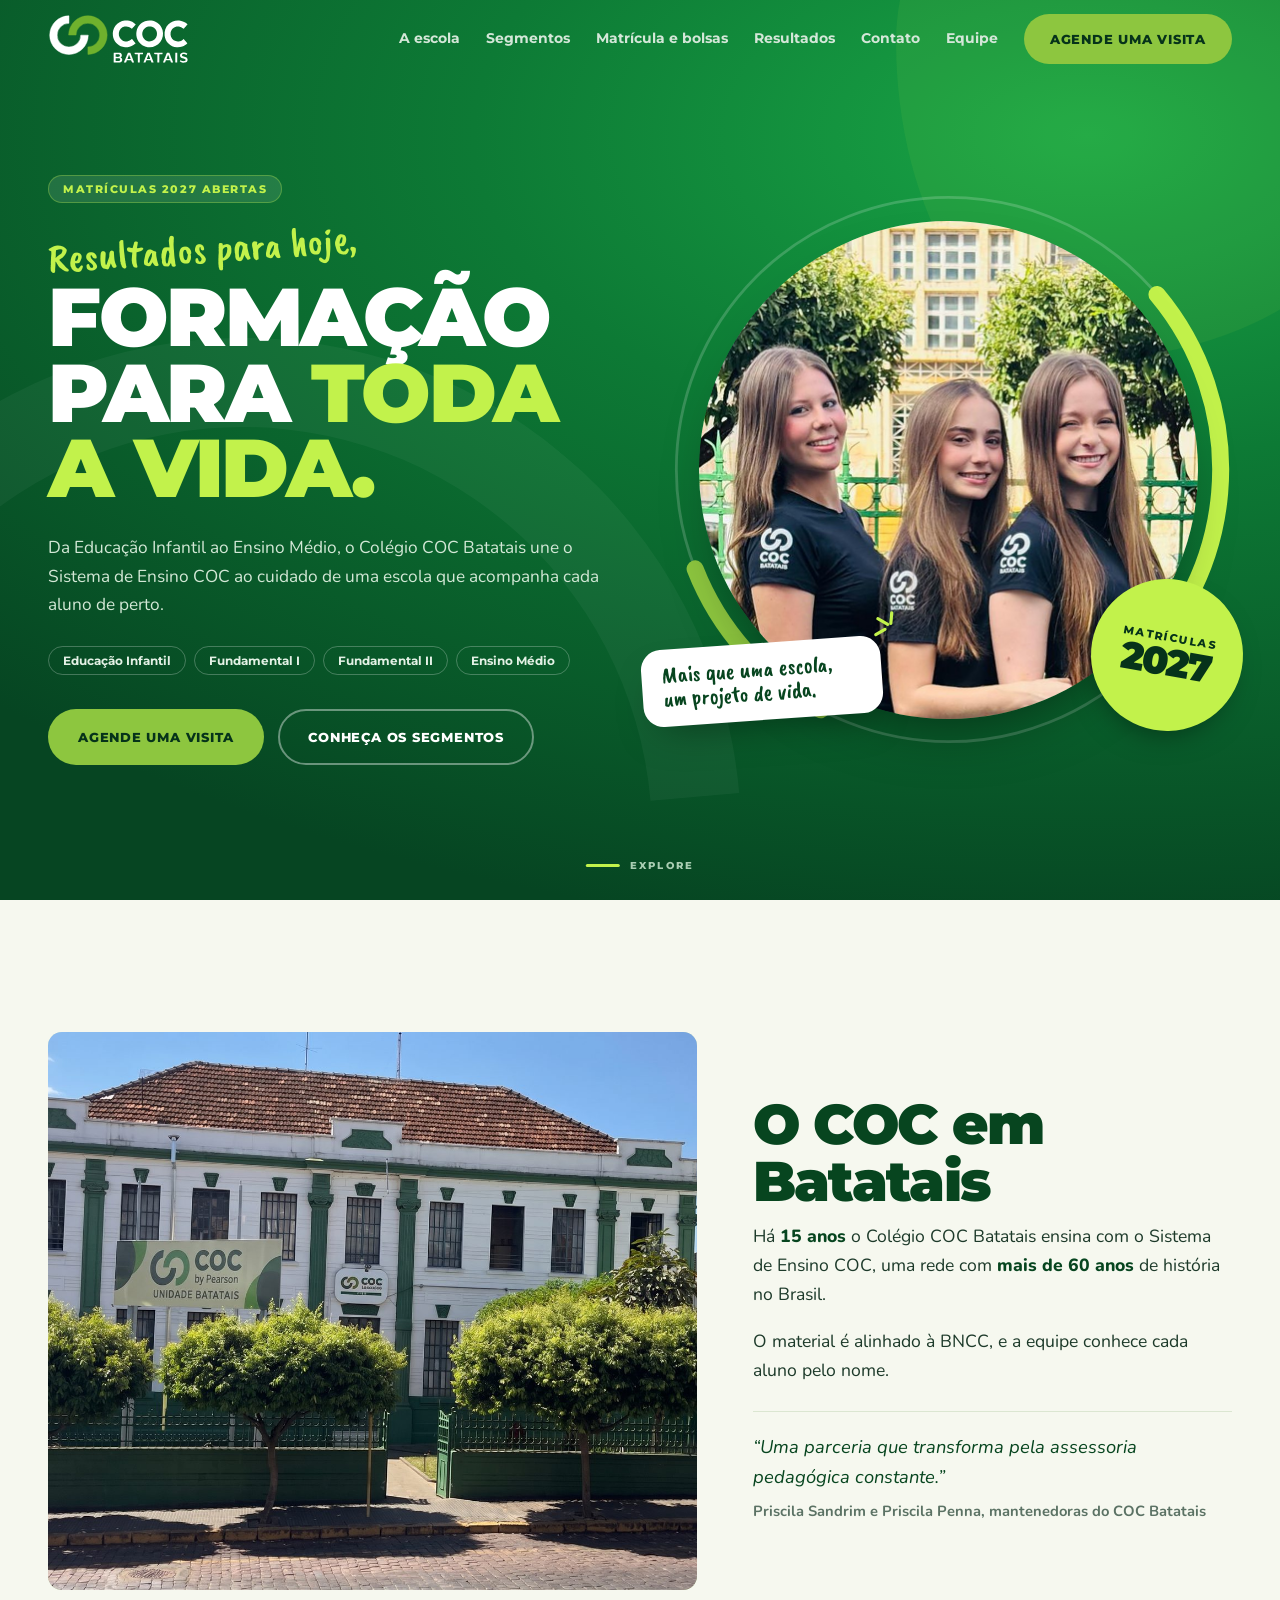
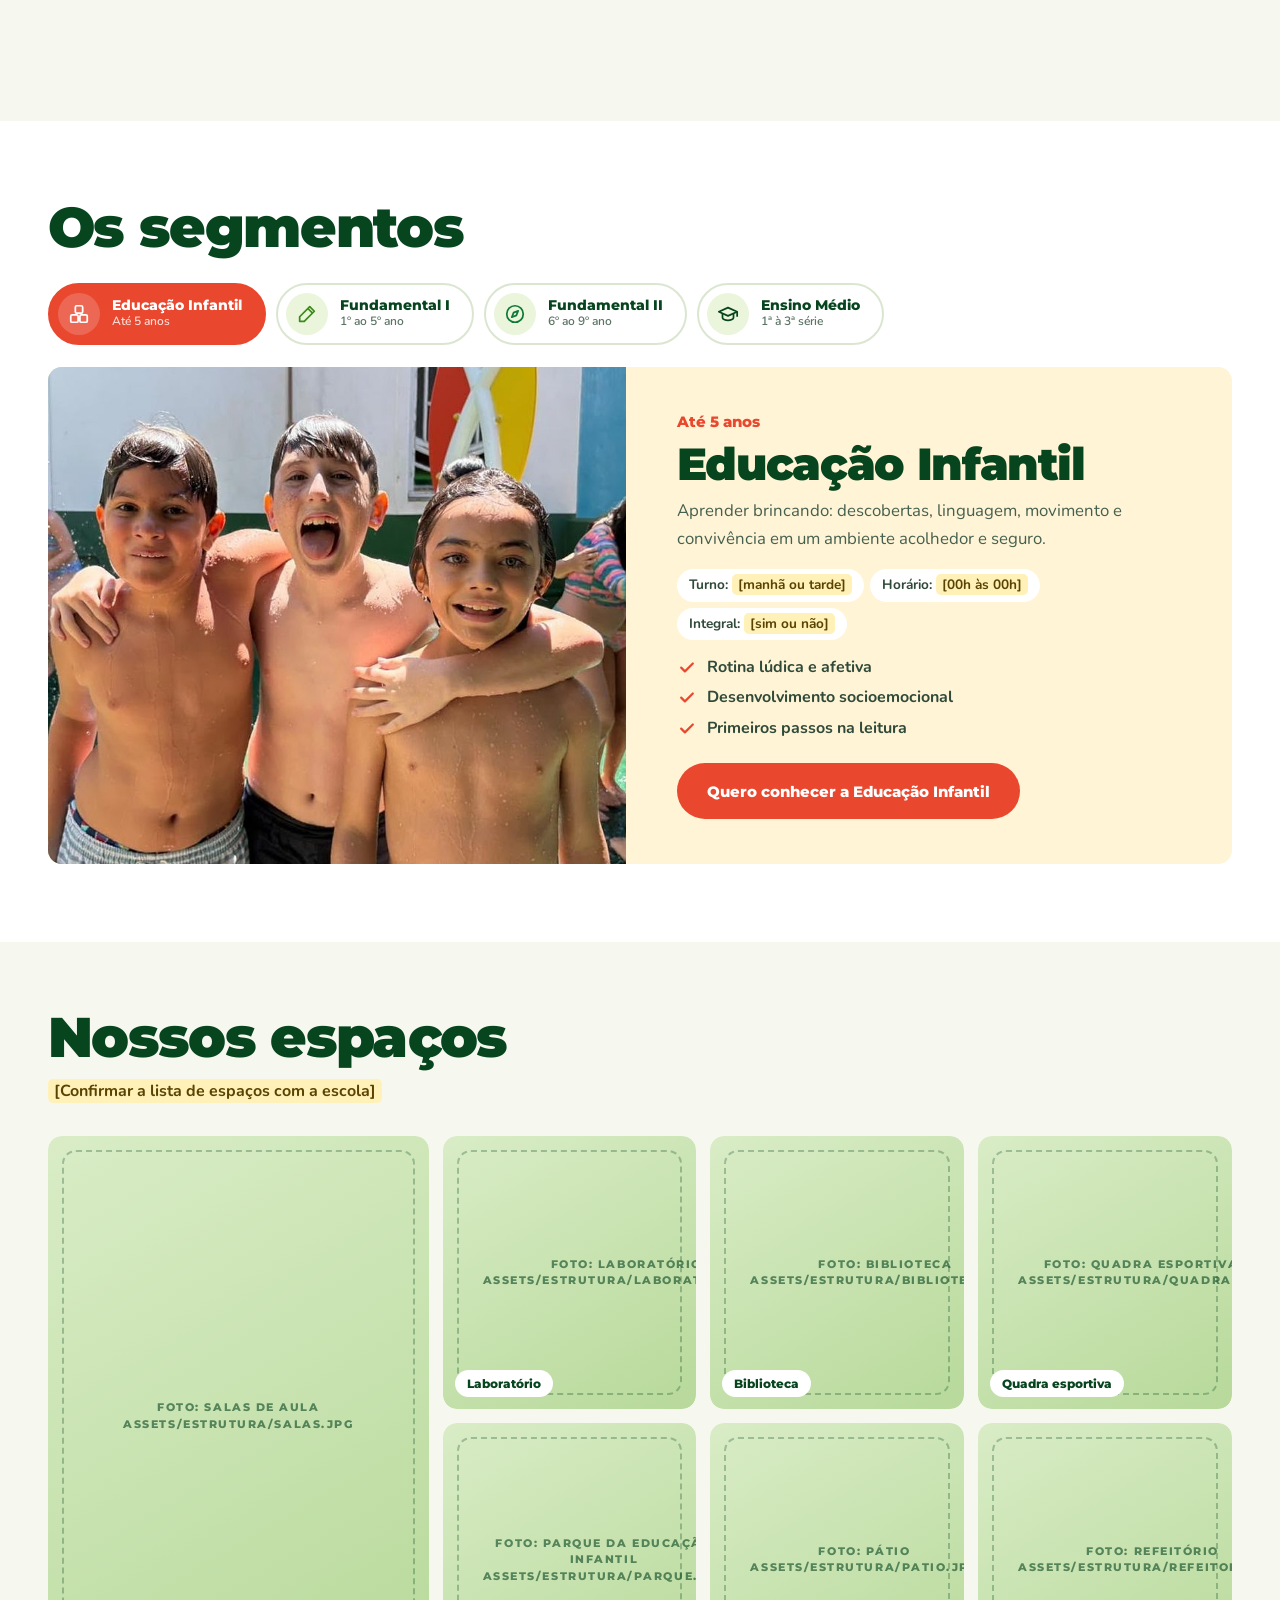
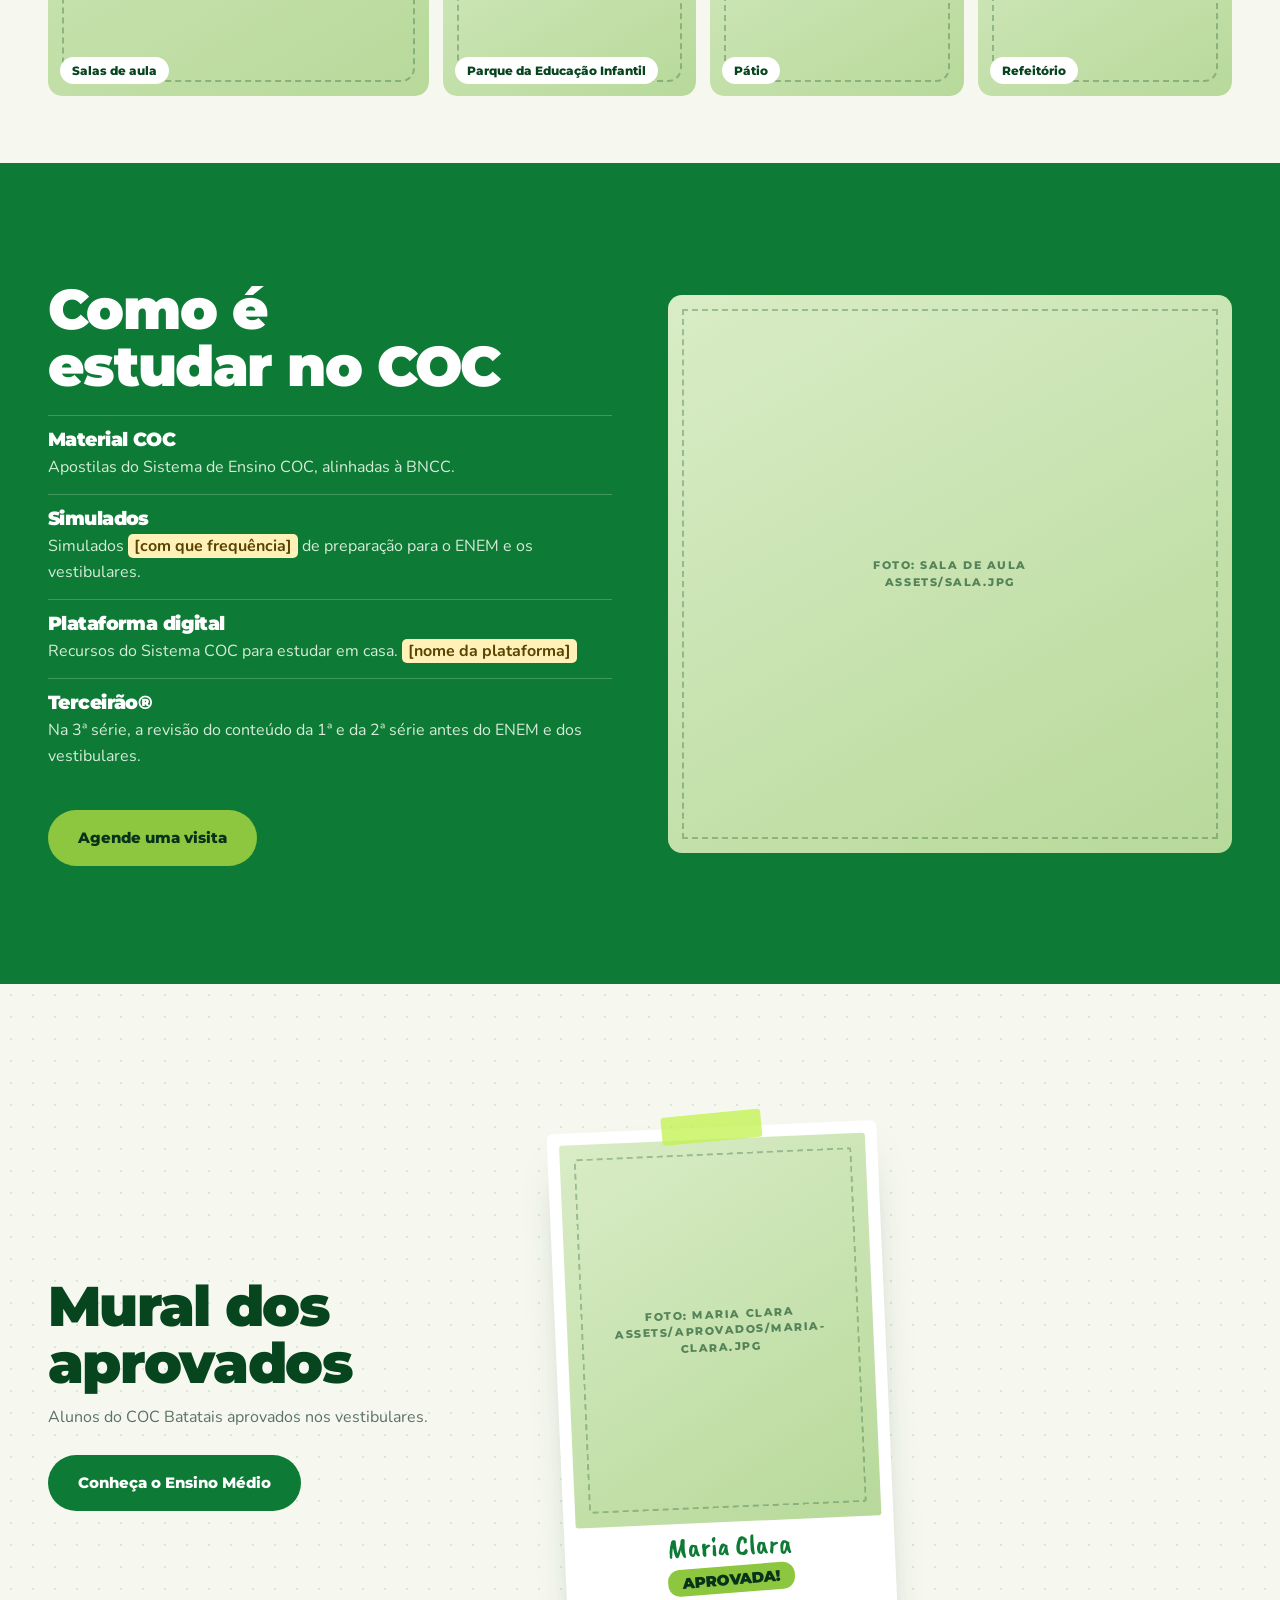
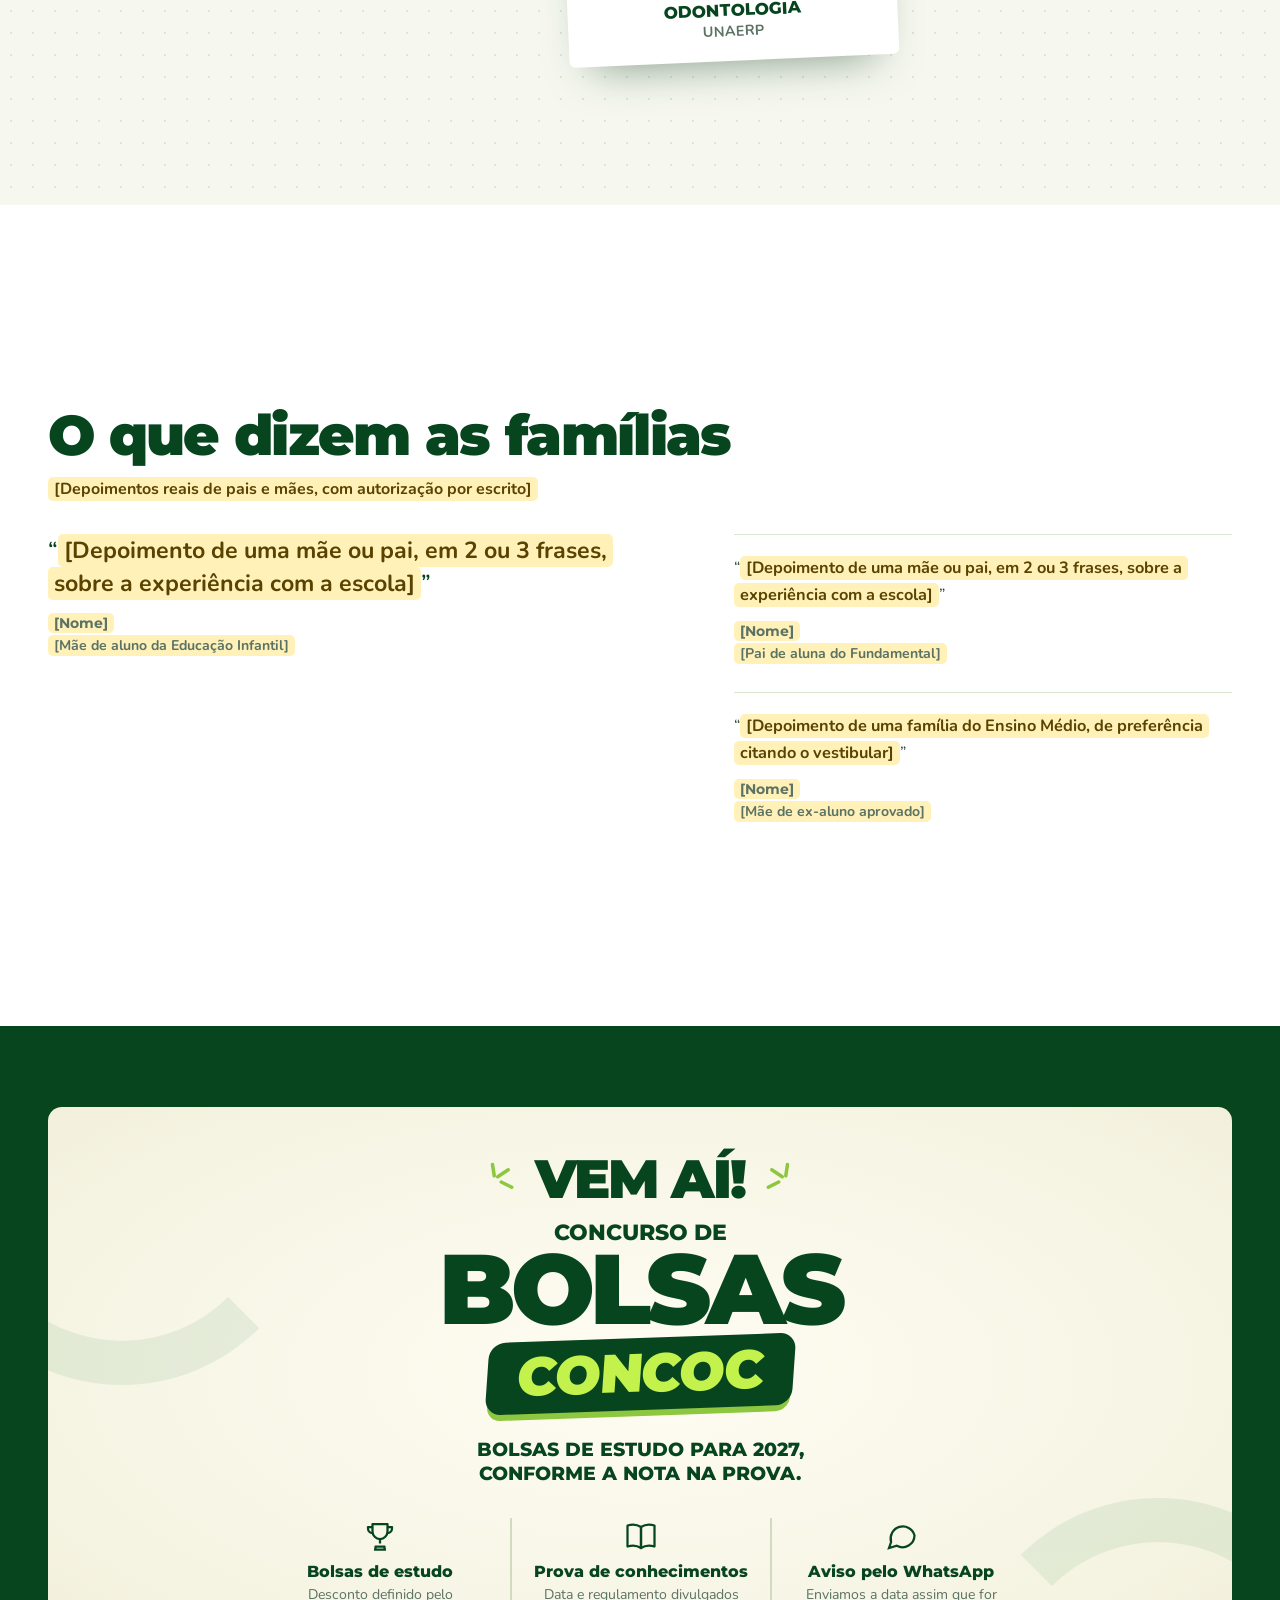
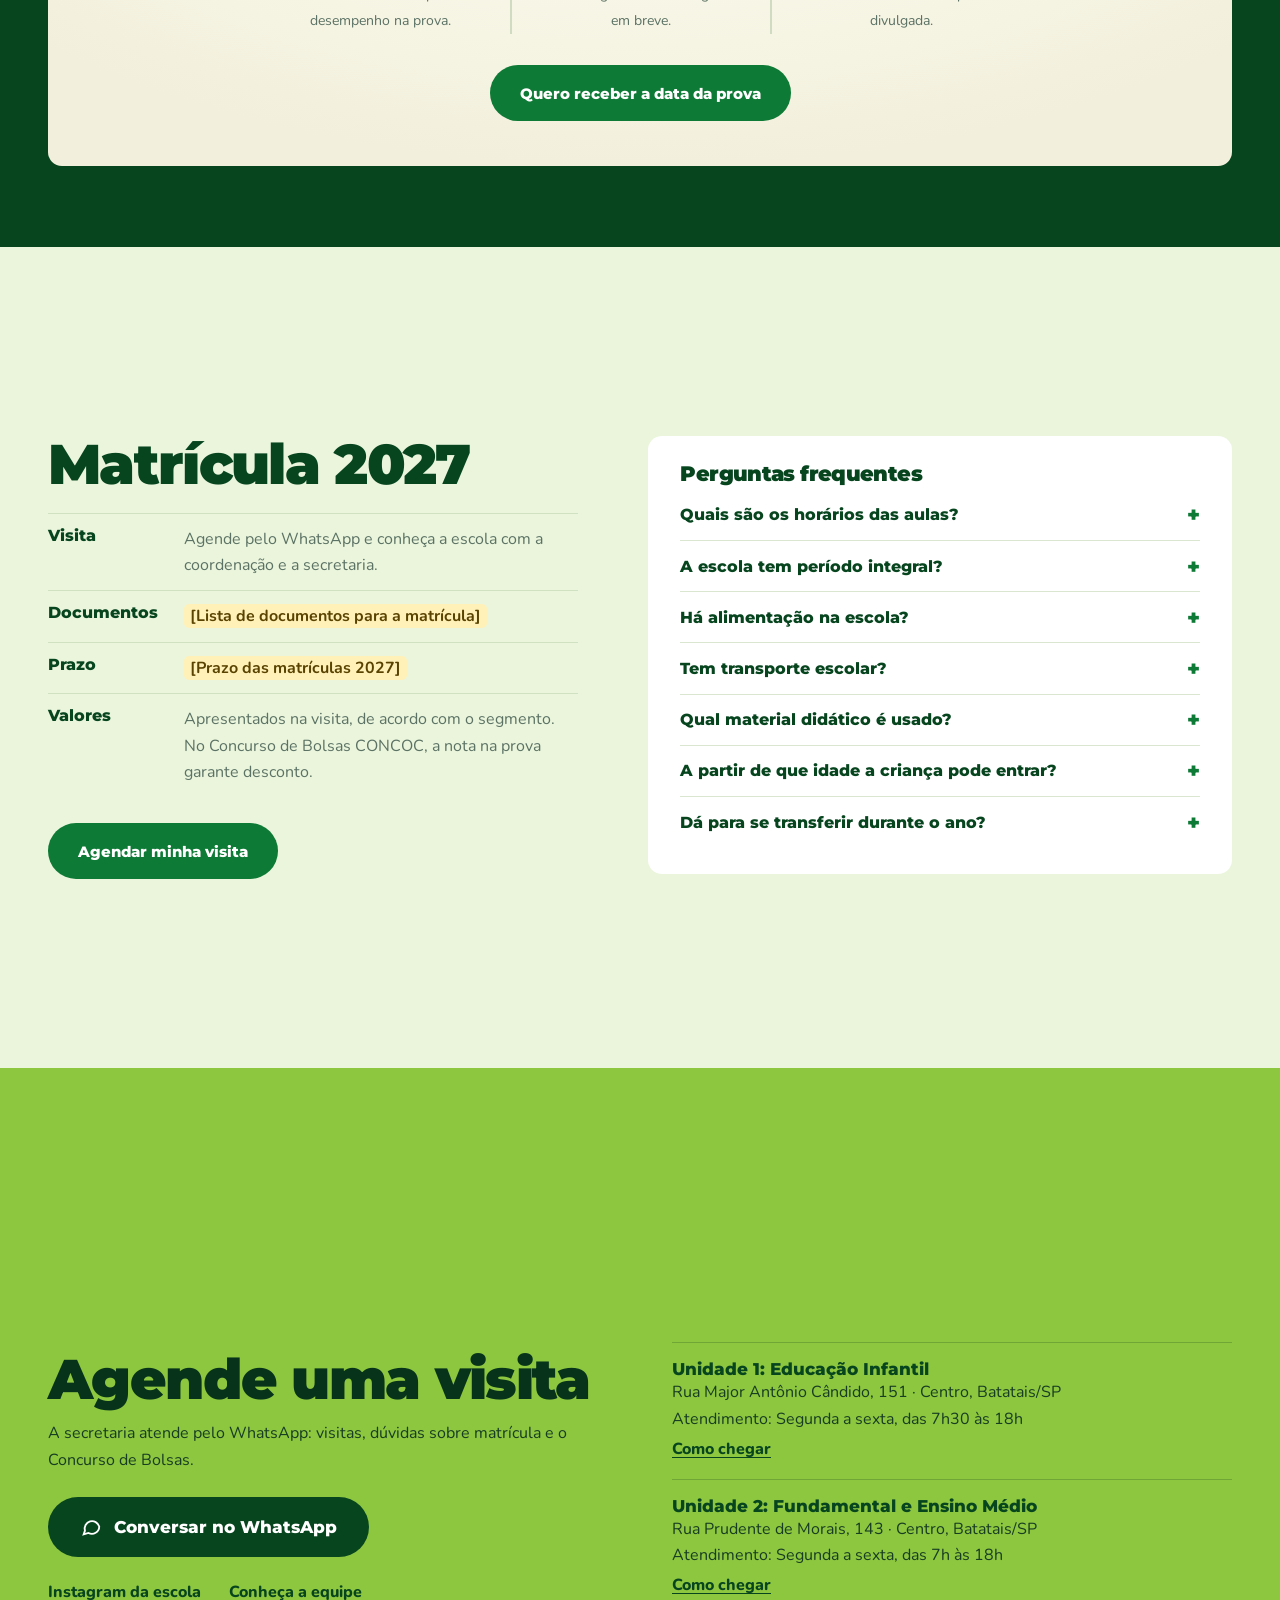
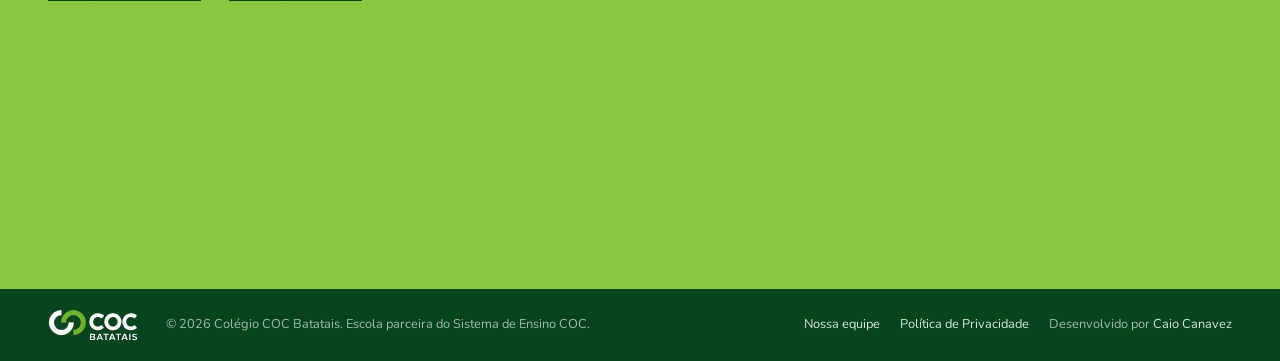
==== commit faaaf0c4: "Adiciona fotos reais e dados de contato da escola - Fotos do topo, da fachada e dos quatro segmentos" ====
--- a/index.html
+++ b/index.html
@@ -57,7 +57,7 @@
       .section,.scholarship{min-height:calc(100svh - 79px);display:flex;flex-direction:column;justify-content:center;padding:clamp(36px,5.5vh,72px) 0}
       h2{font-size:clamp(2rem,6.2vh,3.6rem);margin-bottom:12px}.tag{margin-bottom:14px}.lead{font-size:1rem}
       .bento{margin-top:clamp(20px,3.5vh,40px);height:clamp(380px,calc(100svh - 79px - 11vh - 150px),580px);grid-template-rows:repeat(3,minmax(0,1fr))}.t-photo,.t-photo2{min-height:0}.tile{padding:clamp(20px,3vh,30px)}.t-text p{font-size:.95rem}.t-text .script{font-size:1.7rem}.t-quote p{font-size:1.5rem}.t-stat1 b,.t-stat2 b{font-size:clamp(2.2rem,5.4vh,3.4rem)}
-      .seg-tabs{margin:clamp(16px,3vh,32px) 0 clamp(14px,2.5vh,24px)}.seg-panel{padding:clamp(24px,4vh,44px) 48px;gap:48px}.seg-photo{max-width:clamp(240px,calc(100svh - 79px - 11vh - 330px),440px)}.seg-copy h3{font-size:clamp(1.9rem,5vh,3rem);margin:10px 0}.seg-copy ul{margin:14px 0 22px}
+      .seg-tabs{margin:clamp(16px,3vh,32px) 0 clamp(14px,2.5vh,24px)}.seg-panel{padding:clamp(24px,4vh,44px) 48px;gap:48px}.seg-photo{max-width:clamp(300px,calc(100svh - 8vh - 300px),440px)}.seg-copy h3{font-size:clamp(1.9rem,5vh,3rem);margin:10px 0}.seg-copy ul{margin:14px 0 22px}
       .features{gap:12px}.feature{padding:clamp(12px,2vh,18px) 0 2px}.feature h3{font-size:1.15rem;margin-bottom:4px}.feature p{font-size:.9rem}.terceirao{margin-top:20px;padding:20px 24px}.terceirao strong{font-size:1.5rem}
       .wall{margin-top:clamp(24px,4vh,48px)}.polaroid{width:clamp(210px,30vh,270px);padding:12px 12px 18px}.pol-cap{padding-top:10px}.pol-cap .name{font-size:1.8rem}.pol-cap .pill{font-size:.95rem;margin:6px 0}.polaroid.next{min-height:0;align-self:stretch}
       .poster{padding:clamp(32px,5vh,64px) 32px}.vem{font-size:clamp(2.2rem,6vh,4.2rem)}.concoc-sub{margin-top:8px;font-size:clamp(1rem,2.4vh,1.5rem)}.concoc-title{font-size:clamp(3.4rem,11vh,7.6rem)}.concoc-badge{font-size:clamp(2rem,6vh,3.8rem)}.concoc-lead{margin-top:clamp(16px,3vh,30px);font-size:clamp(.95rem,2.2vh,1.2rem)}.concoc-feats{margin:clamp(18px,3.5vh,40px) auto}.concoc-feats .icon{width:36px;height:36px;margin-bottom:8px}
@@ -66,7 +66,7 @@
       .actions{margin-top:clamp(24px,4vh,44px)}.action{padding:clamp(22px,3.4vh,34px) 24px}.action .ai{width:62px;height:62px;margin-bottom:6px}.info-row{margin-top:clamp(18px,3vh,30px)}.units{margin-top:clamp(14px,2.4vh,24px)}.units+.info-row{margin-top:14px}
     }
     @media(min-width:981px) and (min-height:600px) and (max-height:800px){
-      .section,.scholarship{padding:28px 0}.seg-photo{max-width:210px}.seg-copy p{font-size:.95rem;margin-bottom:8px}.seg-copy ul{margin:4px 0 10px}.seg-copy li{font-size:.9rem}.seg-info>span{padding:3px 10px;font-size:.78rem}.seg-copy .seg-extra{margin:-6px 0 12px;font-size:.82rem}.polaroid{width:190px}.pol-cap .name{font-size:1.5rem}.concoc-feats span{display:none}.cal-day{font-size:2.8rem;margin-top:12px}.cal-body{padding-bottom:16px}
+      .section,.scholarship{padding:28px 0}.seg-copy p{font-size:.95rem;margin-bottom:8px}.seg-copy ul{margin:4px 0 10px}.seg-copy li{font-size:.9rem}.seg-info>span{padding:3px 10px;font-size:.78rem}.seg-copy .seg-extra{margin:-6px 0 12px;font-size:.82rem}.polaroid{width:190px}.pol-cap .name{font-size:1.5rem}.concoc-feats span{display:none}.cal-day{font-size:2.8rem;margin-top:12px}.cal-body{padding-bottom:16px}
     }
     #inicio{scroll-margin-top:200px}
     @media(prefers-reduced-motion:reduce){html{scroll-behavior:auto}*,*:before,*:after{animation-duration:.01ms!important;animation-iteration-count:1!important;transition-duration:.01ms!important}.reveal{opacity:1!important;transform:none!important}.seal svg{animation:none}}
@@ -97,21 +97,21 @@
     .hero1{min-height:100svh;background:radial-gradient(120% 90% at 85% 15%,#19a646 0,#0d7a35 40%,#064522 100%);color:var(--white);position:relative;overflow:hidden;display:flex;align-items:center;padding:130px 0 90px}
     .hero1:before{content:"";position:absolute;left:-20vw;bottom:-34vw;width:64vw;aspect-ratio:1;border-radius:50%;border:7vw solid rgba(255,255,255,.045);border-right-color:transparent;transform:rotate(40deg)}
     .hero1:after{content:"";position:absolute;right:-12vw;top:-14vw;width:42vw;aspect-ratio:1;background:rgba(194,242,75,.07);border-radius:42% 58% 63% 37%/41% 44% 56% 59%}
-    .hero1-grid{display:grid;grid-template-columns:1.05fr .95fr;gap:60px;align-items:center;position:relative;z-index:1}
+    .hero1-grid{display:grid;grid-template-columns:1fr 1fr;gap:50px;align-items:center;position:relative;z-index:1}
     .tag1{display:inline-flex;align-items:center;padding:7px 15px;border-radius:999px;background:rgba(255,255,255,.1);color:var(--neon);box-shadow:inset 0 0 0 1px rgba(194,242,75,.3);font:800 11px/1.3 Montserrat,sans-serif;letter-spacing:.14em;text-transform:uppercase;margin-bottom:22px}
     .hero1 .script-line{display:inline-block;font:400 clamp(2rem,3.2vw,3rem)/1 "Caveat Brush",cursive;color:var(--neon);transform:rotate(-4deg);margin:4px 0 10px}
     .hero1 h1{font-size:clamp(3.1rem,6.4vw,6.4rem);line-height:.92;text-transform:uppercase;color:var(--white);margin:0 0 28px}.hero1 h1 em{font-style:normal;color:var(--neon)}
     .hero1 .intro{max-width:580px;color:#d3e8d6;font-size:1.08rem}
     .chips{display:flex;flex-wrap:wrap;gap:8px;margin:26px 0 0;padding:0;list-style:none}.chips li{border:1px solid rgba(255,255,255,.25);border-radius:999px;padding:6px 14px;font:700 12px Montserrat,sans-serif;color:#e3f1e5}
     .hero1 .hero-actions{display:flex;gap:14px;flex-wrap:wrap;margin-top:34px}
-    .hero-art{position:relative;width:100%;max-width:560px;aspect-ratio:1;justify-self:end}.hero-ring{position:absolute;inset:0;width:100%;height:100%;overflow:visible}.hero-ring circle{fill:none;stroke-linecap:round}
-    .hero-photo{position:absolute;inset:9%;border-radius:50%;box-shadow:0 30px 60px -30px rgba(0,0,0,.55)}.hero-photo.media-shell{position:absolute;background:linear-gradient(150deg,#2bb456,#0a5d2a)}.hero-photo.media-shell.is-empty:before{border-color:rgba(255,255,255,.3);color:rgba(255,255,255,.7)}
-    .seal1{position:absolute;right:-2%;top:4%;z-index:3;width:clamp(118px,13vw,152px);aspect-ratio:1;border-radius:50%;background:var(--neon);color:var(--ink);display:grid;place-content:center;text-align:center;transform:rotate(10deg);box-shadow:0 14px 30px -14px rgba(0,0,0,.5)}.seal1 small{font:800 11px Montserrat,sans-serif;letter-spacing:.14em;text-transform:uppercase}.seal1 b{font:900 clamp(2rem,3vw,2.6rem)/.95 Montserrat,sans-serif;letter-spacing:-.04em}
+    .hero-art{position:relative;width:100%;max-width:640px;aspect-ratio:1;justify-self:end}.hero-ring{position:absolute;inset:0;width:100%;height:100%;overflow:visible}.hero-ring circle{fill:none;stroke-linecap:round}
+    .hero-photo{position:absolute;inset:6%;border-radius:50%;box-shadow:0 30px 60px -30px rgba(0,0,0,.55)}.hero-photo.media-shell{position:absolute;background:linear-gradient(150deg,#2bb456,#0a5d2a)}.hero-photo.media-shell.is-empty:before{border-color:rgba(255,255,255,.3);color:rgba(255,255,255,.7)}
+    .seal1{position:absolute;right:-2%;bottom:4%;z-index:3;width:clamp(118px,13vw,152px);aspect-ratio:1;border-radius:50%;background:var(--neon);color:var(--ink);display:grid;place-content:center;text-align:center;transform:rotate(10deg);box-shadow:0 14px 30px -14px rgba(0,0,0,.5)}.seal1 small{font:800 11px Montserrat,sans-serif;letter-spacing:.14em;text-transform:uppercase}.seal1 b{font:900 clamp(2rem,3vw,2.6rem)/.95 Montserrat,sans-serif;letter-spacing:-.04em}
     .note1{position:absolute;left:-4%;bottom:6%;z-index:3;background:var(--white);color:var(--deep);border-radius:20px;padding:14px 20px;font:400 1.45rem/1.05 "Caveat Brush",cursive;transform:rotate(-4deg);box-shadow:0 18px 40px -20px rgba(0,0,0,.5);max-width:240px}.note1 .spark{position:absolute;right:-30px;top:-24px;width:38px;color:var(--neon)}
     .scrollcue{position:absolute;bottom:28px;left:50%;transform:translateX(-50%);z-index:1;font:800 10px Montserrat,sans-serif;text-transform:uppercase;letter-spacing:.22em;color:#a9cdb2;display:flex;align-items:center;gap:10px}.scrollcue:before{content:"";width:34px;height:3px;border-radius:3px;background:var(--neon)}
-    @media(min-width:981px) and (max-height:800px){.hero1{padding:110px 0 70px}.hero1 h1{font-size:clamp(2.8rem,9.5vh,5rem);margin-bottom:18px}.hero1 .script-line{font-size:clamp(1.7rem,5vh,2.4rem)}.tag1{margin-bottom:12px}.chips{margin-top:16px}.hero1 .hero-actions{margin-top:22px}.hero-art{max-width:min(460px,64vh)}}
-    @media(max-width:980px){.hero1{padding:120px 0 80px}.hero1-grid{grid-template-columns:1fr;gap:50px}.hero-art{justify-self:center;max-width:440px}}
-    @media(max-width:620px){.hero1 h1{font-size:clamp(2.6rem,12vw,3.6rem)}.hero1 .hero-actions{display:grid}.scrollcue{display:none}.hero-art{max-width:340px}.note1{left:0;font-size:1.2rem;max-width:200px}.menu-btn{box-shadow:0 0 0 1px rgba(255,255,255,.25)}}
+    @media(min-width:981px) and (max-height:800px){.hero1{padding:110px 0 70px}.hero1 h1{font-size:clamp(2.8rem,9.5vh,5rem);margin-bottom:18px}.hero1 .script-line{font-size:clamp(1.7rem,5vh,2.4rem)}.tag1{margin-bottom:12px}.chips{margin-top:16px}.hero1 .hero-actions{margin-top:22px}.hero-art{max-width:min(540px,72vh)}}
+    @media(max-width:980px){.hero1{padding:120px 0 80px}.hero1-grid{grid-template-columns:1fr;gap:50px}.hero-art{justify-self:center;max-width:500px}}
+    @media(max-width:620px){.hero1 h1{font-size:clamp(2.6rem,12vw,3.6rem)}.hero1 .hero-actions{display:grid}.scrollcue{display:none}.hero-art{max-width:380px}.note1{left:0;font-size:1.2rem;max-width:200px}.menu-btn{box-shadow:0 0 0 1px rgba(255,255,255,.25)}}
     /* Transição entre páginas: o conteúdo some e o novo entra subindo de leve; o cabeçalho fica parado */
     @view-transition{navigation:auto}
     header{view-transition-name:site-header}
@@ -121,6 +121,14 @@
     @keyframes vt-in{from{opacity:0;transform:translateY(18px)}}
     html.vt-fade body{animation:vt-in .42s cubic-bezier(.2,.7,.2,1) both}
     @media(prefers-reduced-motion:reduce){::view-transition-old(root),::view-transition-new(root),html.vt-fade body{animation:none}}
+    /* Segmentos: foto retangular ocupando a metade esquerda do painel (substitui o círculo) */
+    .seg-panel{grid-template-columns:1fr 1.05fr;gap:0;padding:0;align-items:stretch;overflow:hidden}
+    .seg-panel .seg-photo{max-width:none;width:100%;aspect-ratio:auto;min-height:360px;height:100%;justify-self:stretch}
+    .seg-panel .seg-photo:before{display:none}
+    .seg-panel .seg-photo .media-shell{inset:0;border-radius:0}
+    .seg-panel .seg-photo img{object-position:center 30%}
+    .seg-panel .seg-copy{align-self:center;padding:clamp(28px,5vh,52px) clamp(28px,4vw,56px)}
+    @media(max-width:980px){.seg-panel{grid-template-columns:1fr;gap:0;padding:0}.seg-panel .seg-photo{min-height:0;height:auto;aspect-ratio:4/3}.seg-panel .seg-copy{padding:26px 22px 30px}}
   </style>
 </head>
 <body>
@@ -130,9 +138,9 @@
     <section class="hero1" id="inicio"><div class="container hero1-grid"><div class="reveal"><span class="tag1">Matrículas 2027 abertas</span><br><span class="script-line">Resultados para hoje,</span><h1>Formação para <em>toda a vida.</em></h1><p class="intro">Da Educação Infantil ao Ensino Médio, o Colégio COC Batatais une o Sistema de Ensino COC ao cuidado de uma escola que acompanha cada aluno de perto.</p><ul class="chips" aria-label="Segmentos"><li>Educação Infantil</li><li>Fundamental I</li><li>Fundamental II</li><li>Ensino Médio</li></ul><div class="hero-actions"><a class="btn btn-lime" href="#contato" data-contact="whatsapp" data-msg="Olá! Gostaria de agendar uma visita ao COC Batatais.">Agende uma visita</a><a class="btn btn-ghost" href="#segmentos">Conheça os segmentos</a></div></div><div class="hero-art reveal"><svg class="hero-ring" viewBox="0 0 100 100" aria-hidden="true"><circle cx="50" cy="50" r="48" stroke="rgba(255,255,255,.18)" stroke-width=".5"/><circle cx="50" cy="50" r="48" stroke="#c2f24b" stroke-width="3" stroke-dasharray="78 224" transform="rotate(-40 50 50)"/><circle cx="50" cy="50" r="48" stroke="#8dc63f" stroke-width="3" stroke-dasharray="34 268" transform="rotate(118 50 50)"/></svg><div class="hero-photo media-shell" data-label="Foto: alunos COC&#10;assets/hero-alunos.jpg"><img src="assets/hero-alunos.jpg" alt="Alunos do Colégio COC Batatais com o uniforme da escola" width="1000" height="1000" fetchpriority="high"></div><div class="seal1" aria-hidden="true"><small>Matrículas</small><b>2027</b></div><div class="note1">Mais que uma escola, um projeto de vida.<span class="spark" data-icon="spark"></span></div></div></div><div class="scrollcue" aria-hidden="true">Explore</div></section>
 
     <section class="section about" id="escola"><div class="container about-grid">
-      <div class="about-photo reveal"><div class="media-shell" data-label="Foto: fachada da escola&#10;assets/escola.jpg"><img src="assets/escola.jpg" alt="Fachada do Colégio COC Batatais" width="1000" height="800" loading="lazy" decoding="async"></div></div>
+      <div class="about-photo reveal"><div class="media-shell" data-label="Foto: fachada da escola&#10;assets/escola.jpg"><img src="assets/escola.jpg" style="object-position:28% top" alt="Fachada do Colégio COC Batatais" width="1000" height="800" loading="lazy" decoding="async"></div></div>
       <div class="about-copy reveal"><h2>O COC em Batatais</h2><p>Há <strong>15 anos</strong> o Colégio COC Batatais ensina com o Sistema de Ensino COC, uma rede com <strong>mais de 60 anos</strong> de história no Brasil.</p><p>O material é alinhado à BNCC, e a equipe conhece cada aluno pelo nome.</p>
-        <blockquote class="about-quote"><p>“Uma parceria que transforma pela assessoria pedagógica constante.”</p><cite>Priscila Sandrim e Priscila Penna, <span class="todo">[cargo]</span> do COC Batatais</cite></blockquote></div>
+        <blockquote class="about-quote"><p>“Uma parceria que transforma pela assessoria pedagógica constante.”</p><cite>Priscila Sandrim e Priscila Penna, mantenedoras do COC Batatais</cite></blockquote></div>
     </div></section>
 
     <section class="section segments" id="segmentos"><div class="container"><div class="center reveal"><h2>Os segmentos</h2></div><div class="seg-tabs" role="tablist" aria-label="Segmentos de ensino" id="seg-tabs"></div><div id="seg-panels"></div></div></section>
@@ -179,7 +187,7 @@
       <div class="reveal"><h2>Agende uma visita</h2><p class="lead">A secretaria atende pelo WhatsApp: visitas, dúvidas sobre matrícula e o Concurso de Bolsas.</p>
         <a class="btn btn-deep btn-wa" data-contact="whatsapp" data-msg="Olá! Vim pelo site do COC Batatais e gostaria de agendar uma visita."><span data-icon="message"></span>Conversar no WhatsApp</a>
         <p class="contact-links"><a data-contact="instagram">Instagram da escola</a><a href="colaboradores.html">Conheça a equipe</a></p></div>
-      <div class="places reveal"><div id="units"></div><div class="place"><strong>Secretaria</strong><span data-config="horario"><span class="todo">[Dias e horário de atendimento]</span></span></div></div>
+      <div class="places reveal"><div id="units"></div></div>
     </div></section>
   </main>
   <a class="wa-float" href="#contato" data-contact="whatsapp" data-msg="Olá! Gostaria de agendar uma visita ao COC Batatais."><span class="wa-ico" data-icon="message"></span>Agendar visita</a>
@@ -187,12 +195,12 @@
   <script>
     /* ==== CONFIGURAÇÃO DA ESCOLA — preencha antes de publicar ==== */
     const CONFIG={
-      whatsapp:'',          // só números com DDI e DDD, ex.: '5516999999999'
-      instagram:'',         // usuário sem @, ex.: 'cocbatatais'
-      horario:'',           // ex.: 'Segunda a sexta, das 7h às 18h'
+      whatsapp:'5516992590775',          // só números com DDI e DDD, ex.: '5516999999999'
+      instagram:'cocbatatais',       // usuário sem @, ex.: 'cocbatatais'
+      // horário de atendimento: preencha em cada unidade abaixo (horario)
       unidades:[            // endereco ex.: 'Rua Exemplo, 123 · Centro' · mapa: link do Google Maps da unidade
-        {nome:'Unidade 1',segmentos:'Educação Infantil',endereco:'',mapa:''},
-        {nome:'Unidade 2',segmentos:'Fundamental e Ensino Médio',endereco:'',mapa:''}
+        {nome:'Unidade 1',segmentos:'Educação Infantil',horario:'Segunda a sexta, das 7h30 às 18h',horarioGoogle:'Mo-Fr 07:30-18:00',endereco:'Rua Major Antônio Cândido, 151 · Centro',mapa:'https://share.google/PtpCFJNDmwvgeJHQX'},
+        {nome:'Unidade 2',segmentos:'Fundamental e Ensino Médio',horario:'Segunda a sexta, das 7h às 18h',horarioGoogle:'Mo-Fr 07:00-18:00',endereco:'Rua Prudente de Morais, 143 · Centro',mapa:'https://share.google/SqHsHTZAGZyHKakDN'}
       ]
     };
     /* Fotos dos segmentos: coloque em assets/segmentos/ com os nomes abaixo */
@@ -283,14 +291,14 @@
     document.querySelectorAll('.media-shell').forEach(shell=>{const image=shell.querySelector('img');const ok=()=>shell.classList.add('is-loaded');const empty=()=>shell.classList.add('is-empty','is-loaded');if(image.complete)(image.naturalWidth?ok:empty)();else{image.addEventListener('load',ok,{once:true});image.addEventListener('error',empty,{once:true})}});
 
     const esc=s=>String(s).replace(/[&<>"]/g,c=>({'&':'&amp;','<':'&lt;','>':'&gt;','"':'&quot;'})[c]);
-    $('#units').innerHTML=CONFIG.unidades.map(u=>`<div class="place"><strong>${esc(u.nome)}: ${esc(u.segmentos)}</strong><span>${u.endereco?esc(u.endereco)+', Batatais/SP':todo('[Endereço da '+esc(u.nome)+']')}</span>${u.mapa?`<a href="${esc(u.mapa)}" target="_blank" rel="noopener noreferrer">Como chegar</a>`:''}</div>`).join('');
+    $('#units').innerHTML=CONFIG.unidades.map(u=>`<div class="place"><strong>${esc(u.nome)}: ${esc(u.segmentos)}</strong><span>${u.endereco?esc(u.endereco)+', Batatais/SP':todo('[Endereço da '+esc(u.nome)+']')}</span>${u.horario?`<span>Atendimento: ${esc(u.horario)}</span>`:''}${u.mapa?`<a href="${esc(u.mapa)}" target="_blank" rel="noopener noreferrer">Como chegar</a>`:''}</div>`).join('');
 
     /* Dados estruturados para o Google (escola, unidades e contatos), montados a partir do CONFIG */
     {const base=new URL('.',location.href).href,ld={'@context':'https://schema.org','@type':'School',name:'Colégio COC Batatais',url:base,logo:base+'assets/logo/logo-coc-batatais.png',image:base+'assets/og-image.jpg',description:document.querySelector('meta[name=description]').content,address:{'@type':'PostalAddress',addressLocality:'Batatais',addressRegion:'SP',addressCountry:'BR'}};
       if(CONFIG.whatsapp)ld.telephone='+'+CONFIG.whatsapp;
       if(CONFIG.instagram)ld.sameAs=[`https://www.instagram.com/${CONFIG.instagram}/`];
       const units=CONFIG.unidades.filter(u=>u.endereco);
-      if(units.length)ld.location=units.map(u=>({'@type':'Place',name:`Colégio COC Batatais · ${u.nome} (${u.segmentos})`,address:{'@type':'PostalAddress',streetAddress:u.endereco,addressLocality:'Batatais',addressRegion:'SP',addressCountry:'BR'},...(u.mapa?{hasMap:u.mapa}:{})}));
+      if(units.length)ld.location=units.map(u=>({'@type':'Place',name:`Colégio COC Batatais · ${u.nome} (${u.segmentos})`,address:{'@type':'PostalAddress',streetAddress:u.endereco,addressLocality:'Batatais',addressRegion:'SP',addressCountry:'BR'},...(u.mapa?{hasMap:u.mapa}:{}),...(u.horarioGoogle?{openingHours:u.horarioGoogle}:{})}));
       const tag=document.createElement('script');tag.type='application/ld+json';tag.textContent=JSON.stringify(ld);document.head.appendChild(tag)}
 
     document.querySelectorAll('[data-contact]').forEach(link=>{
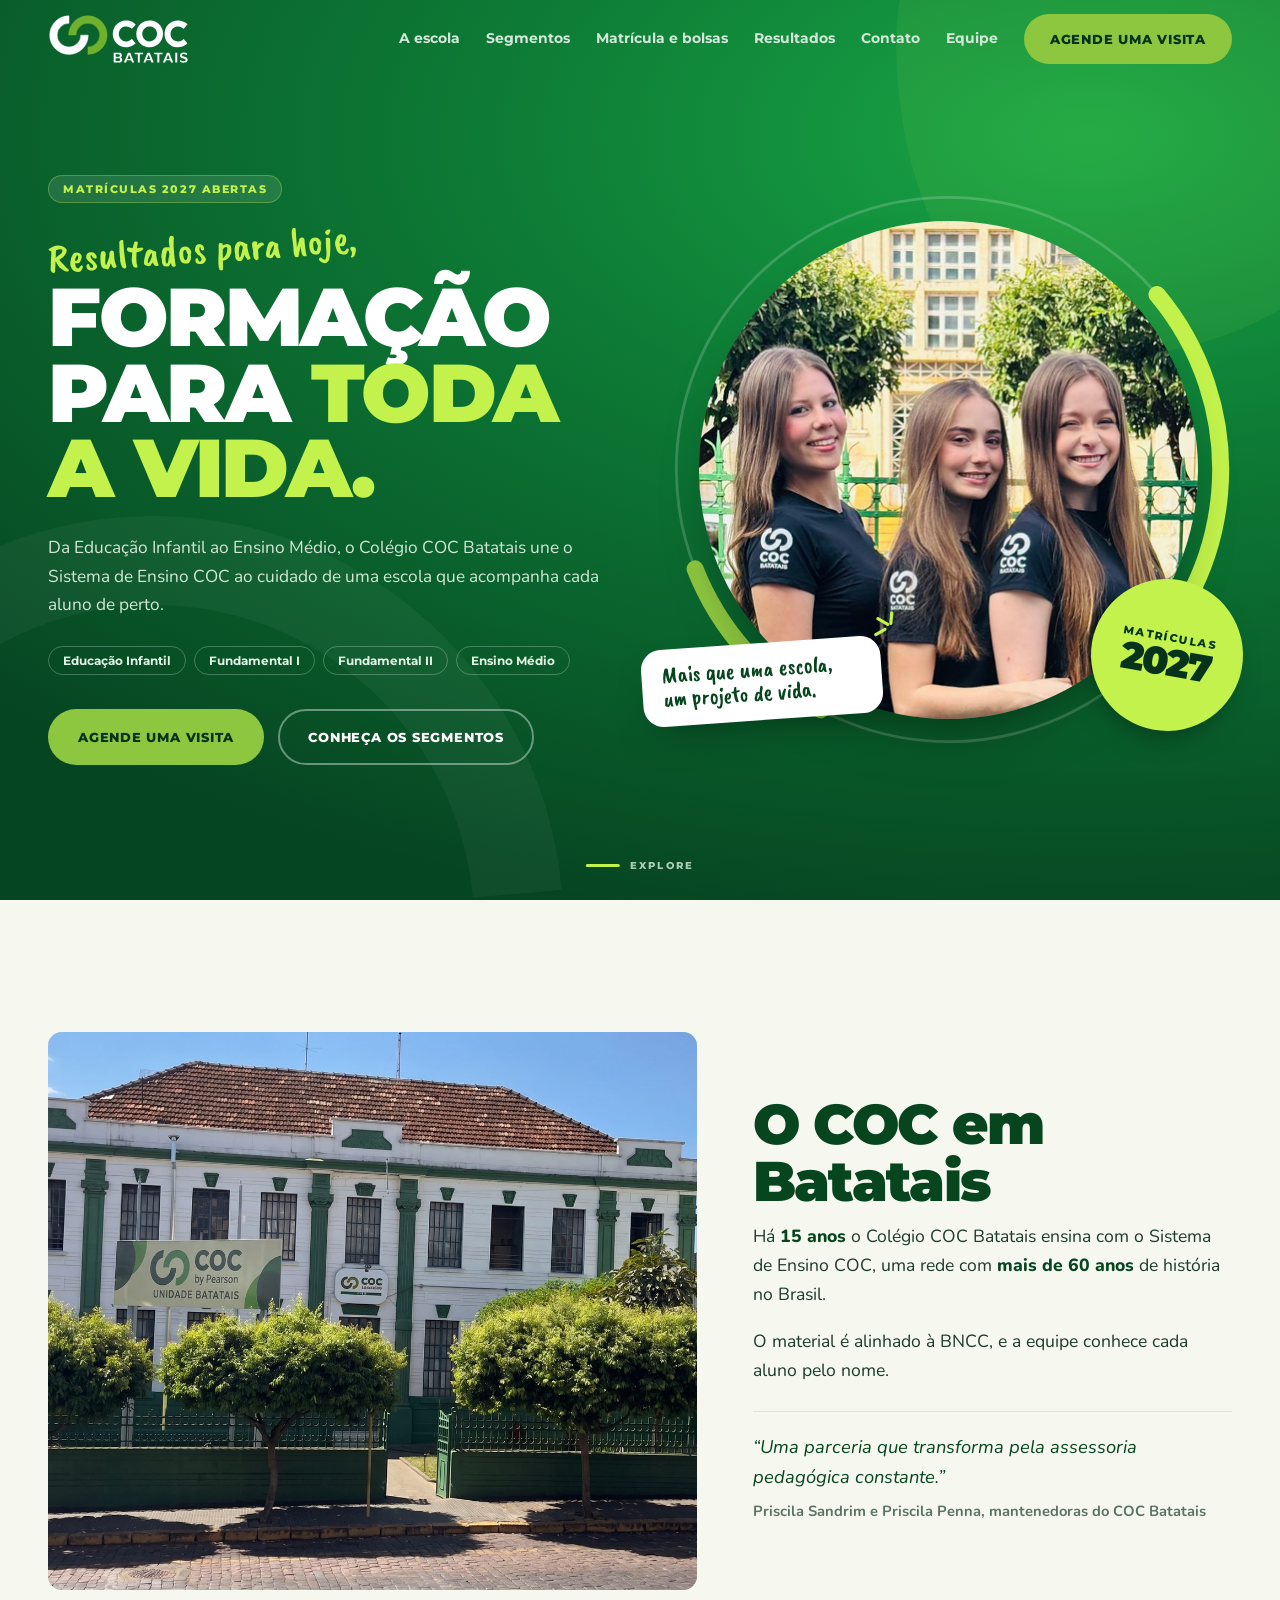
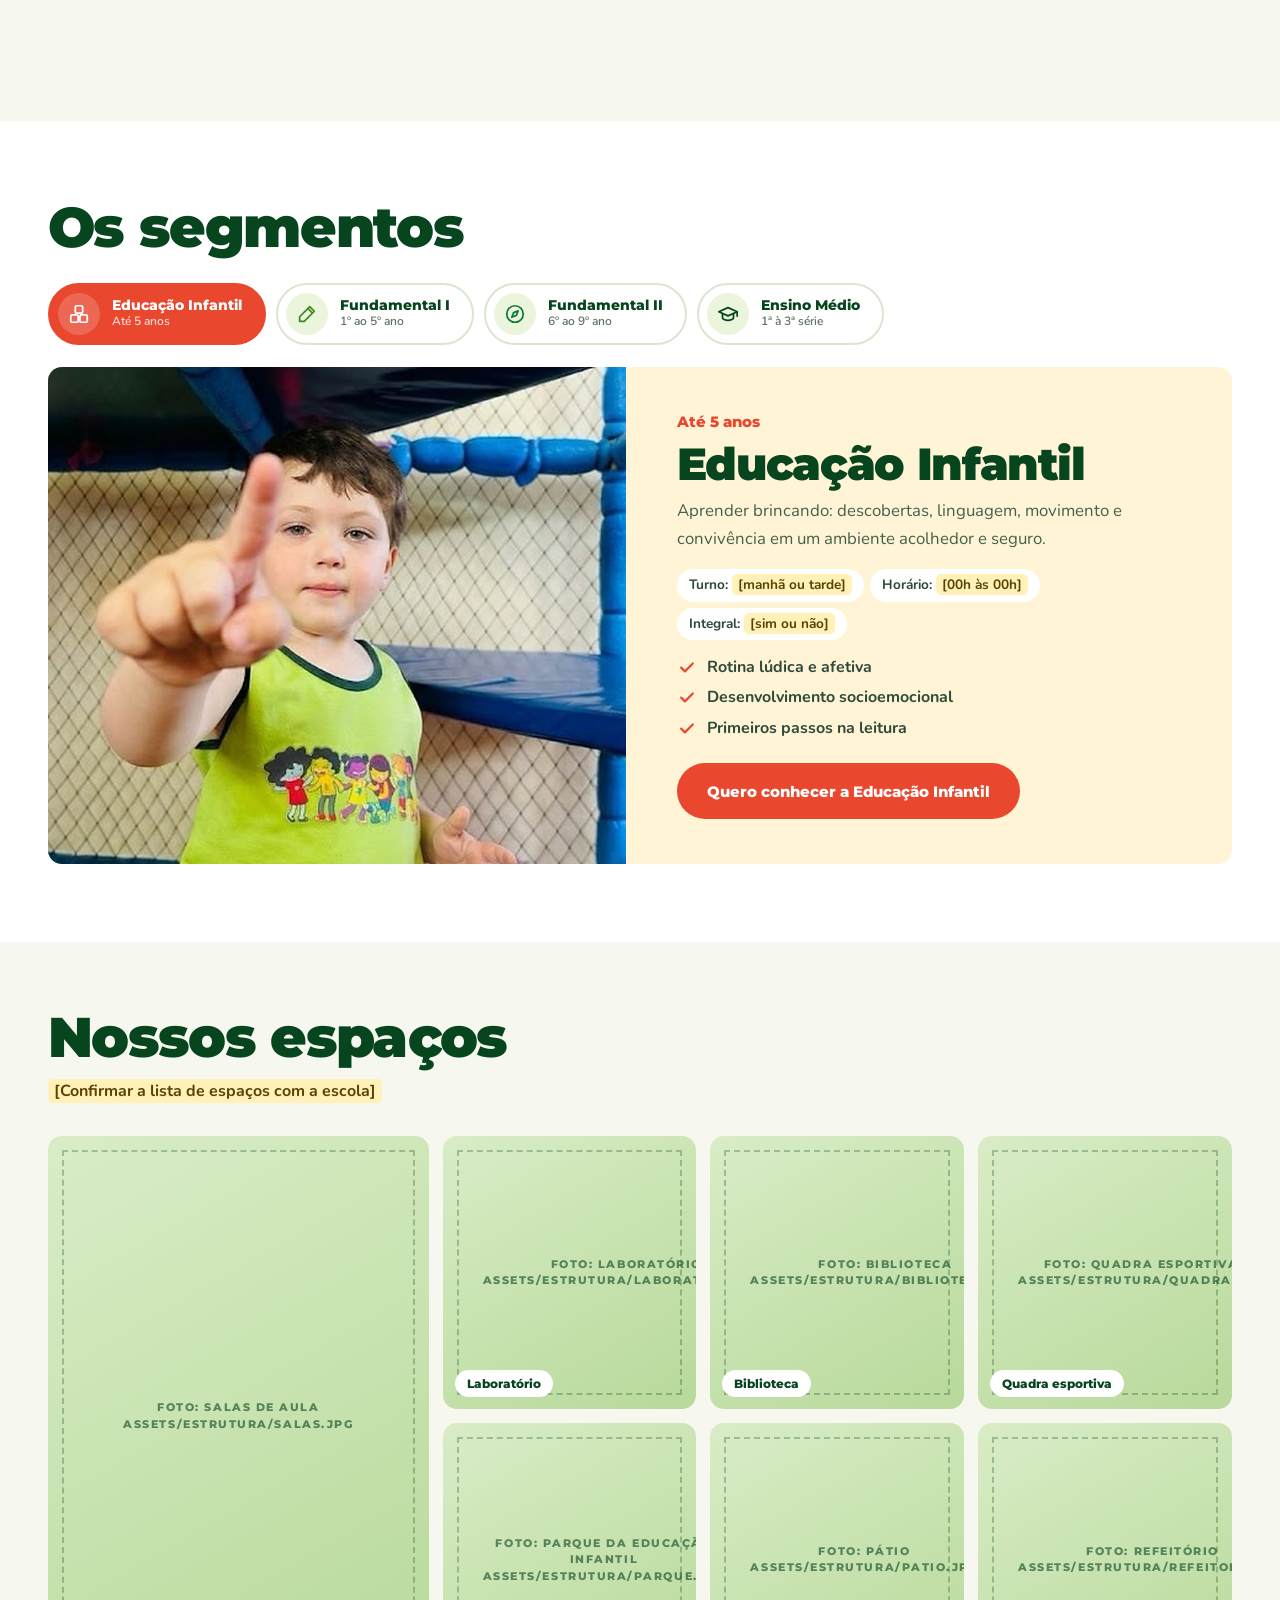
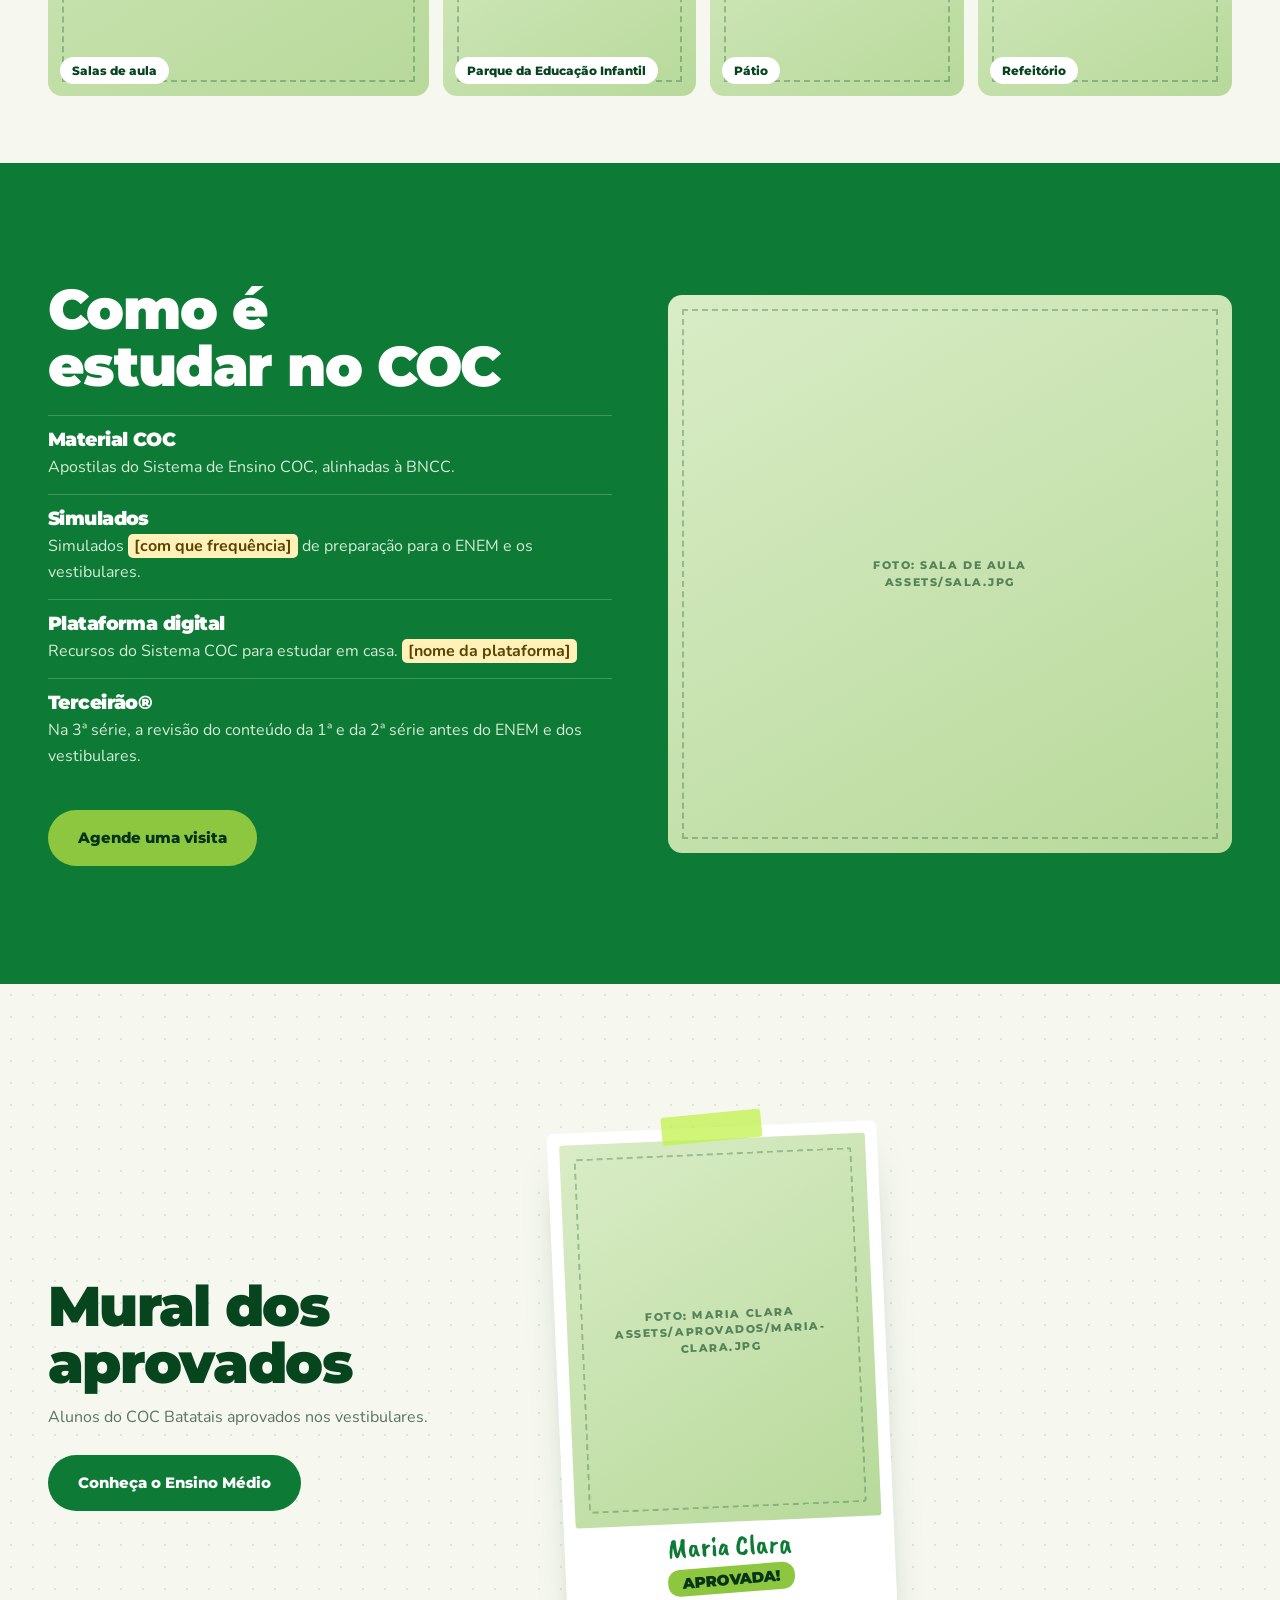
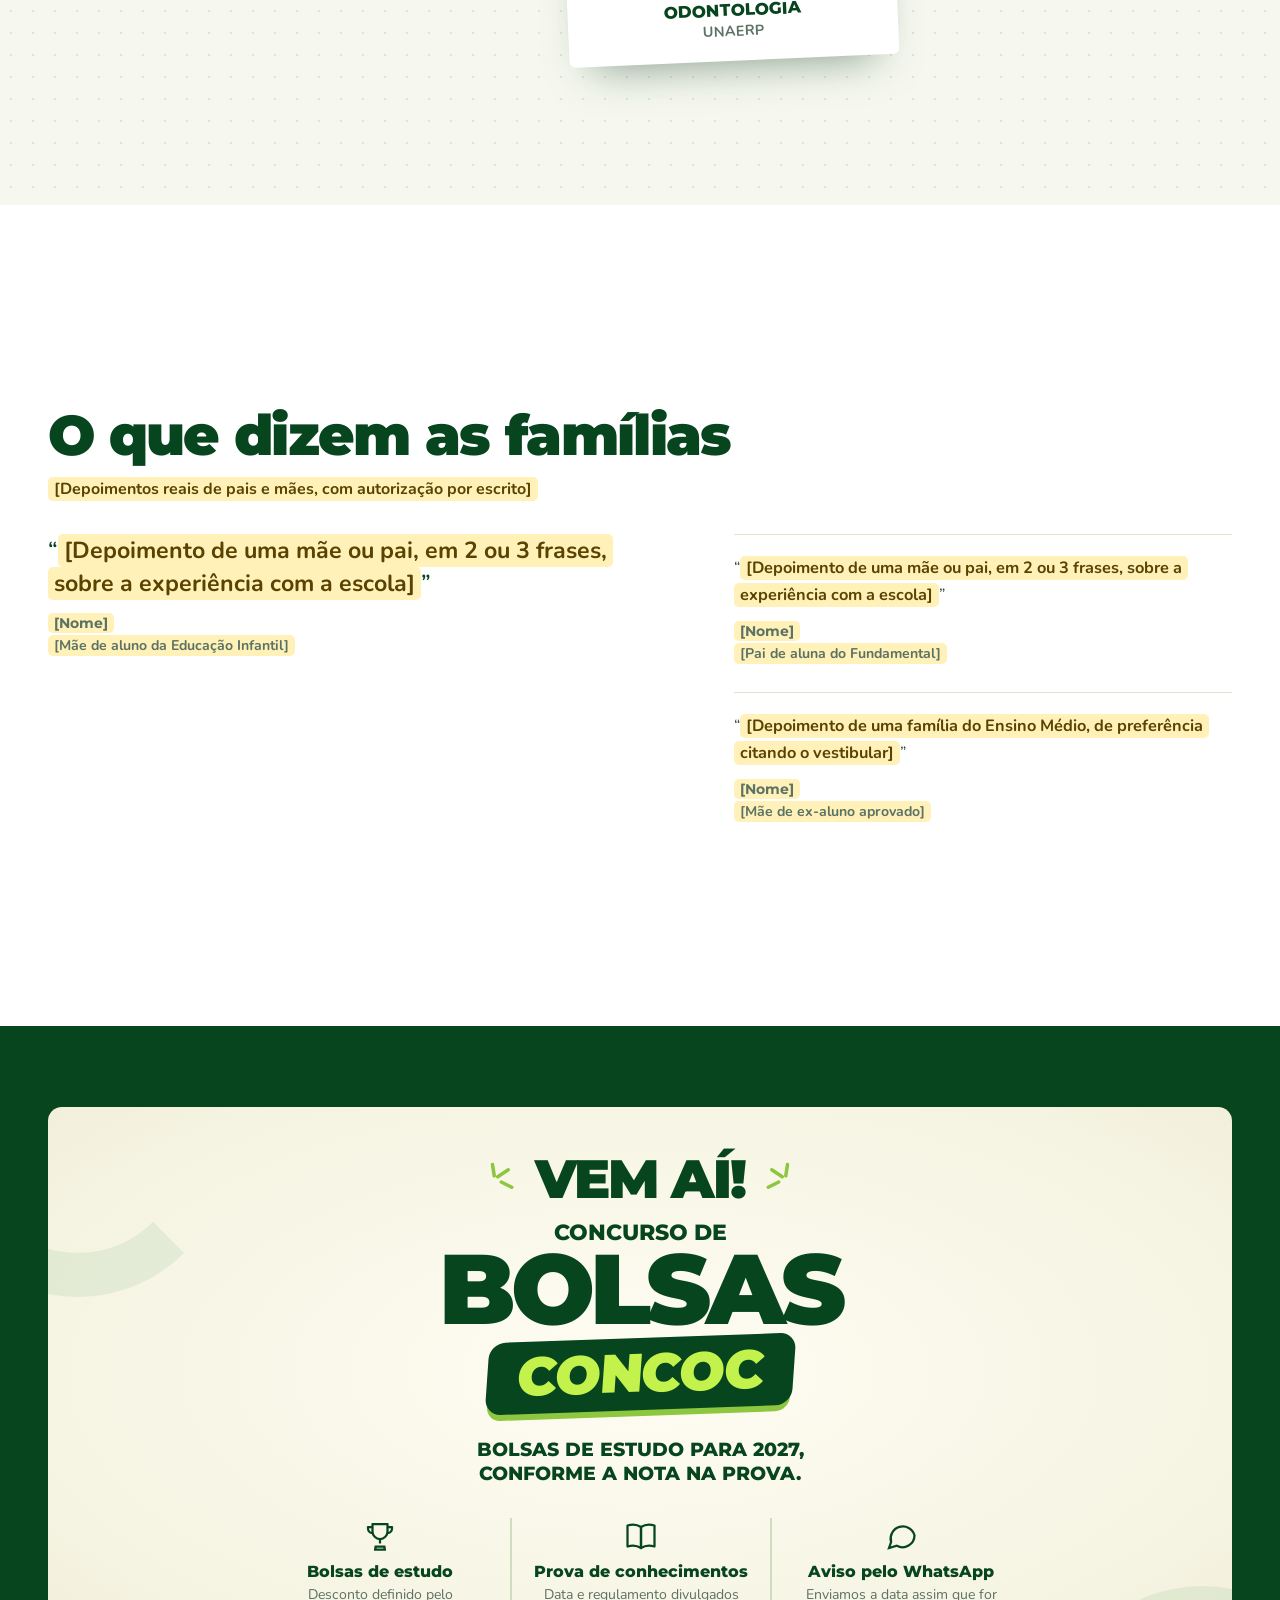
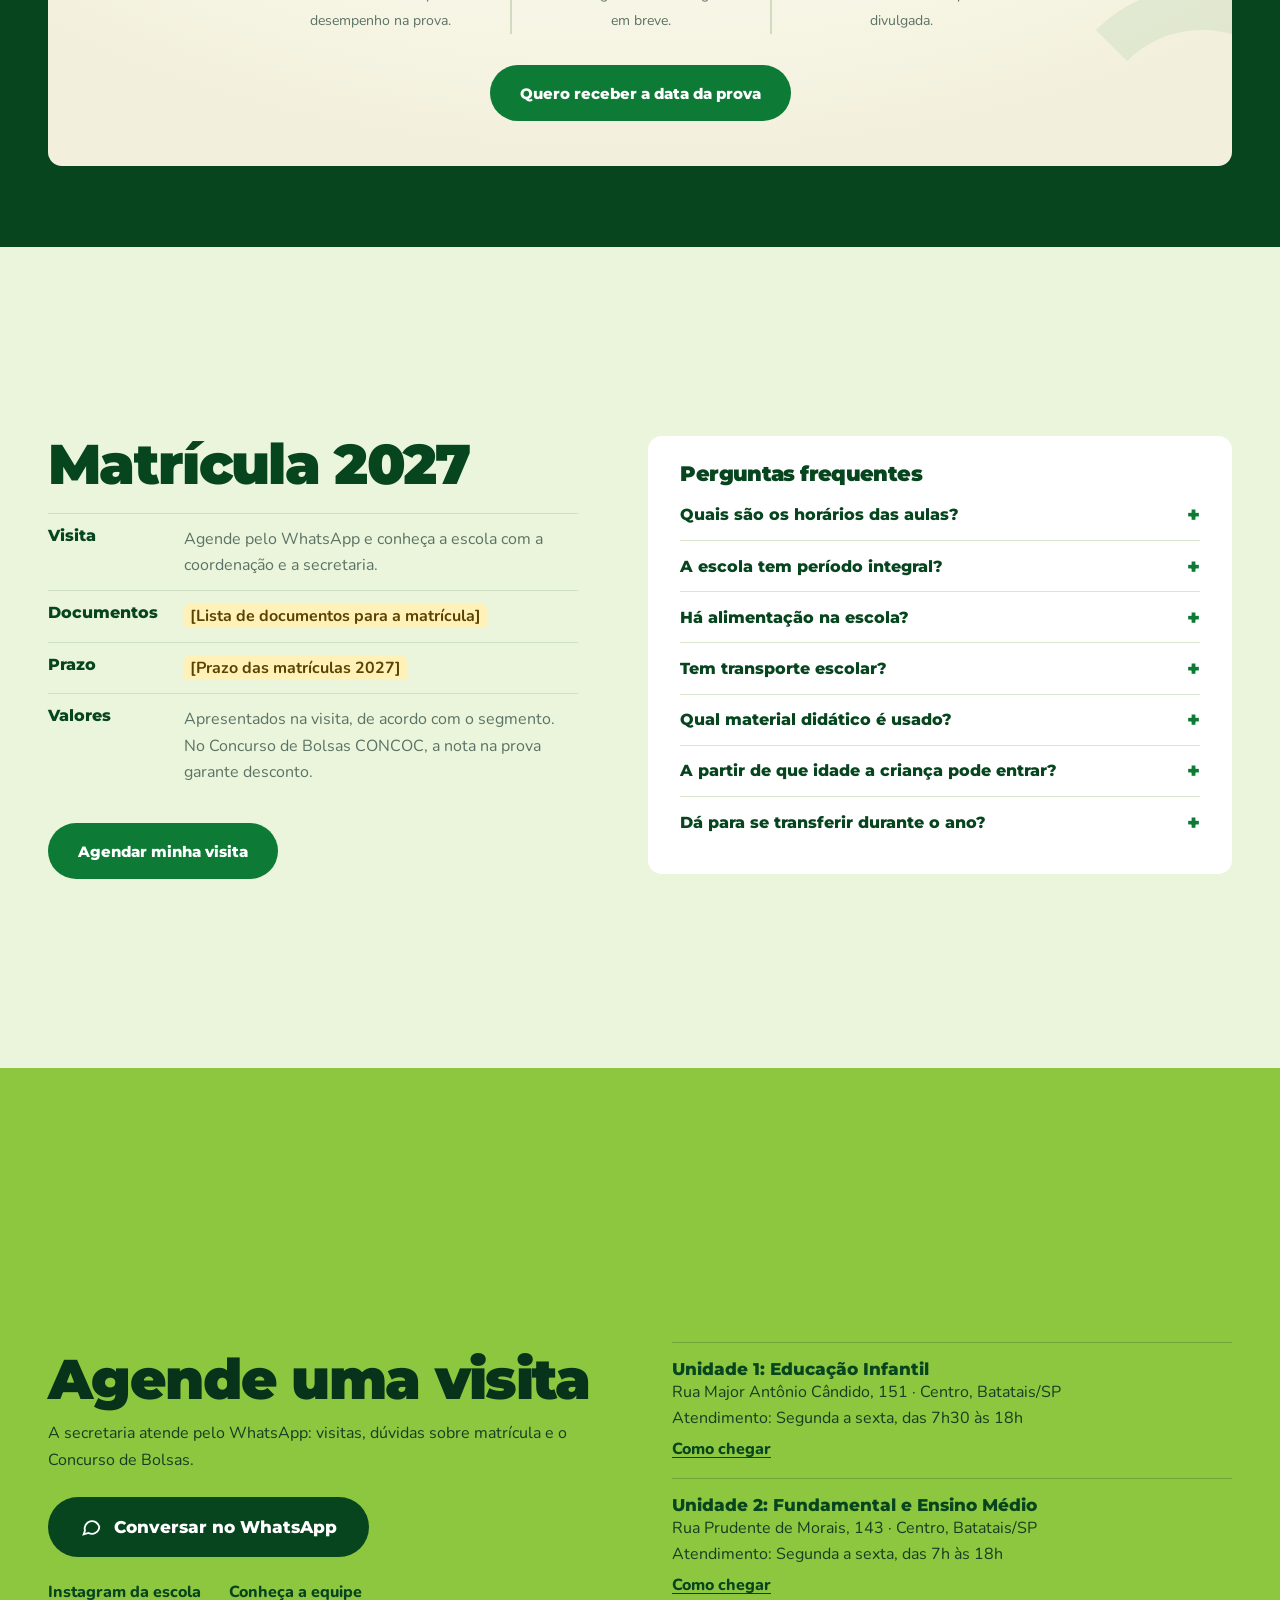
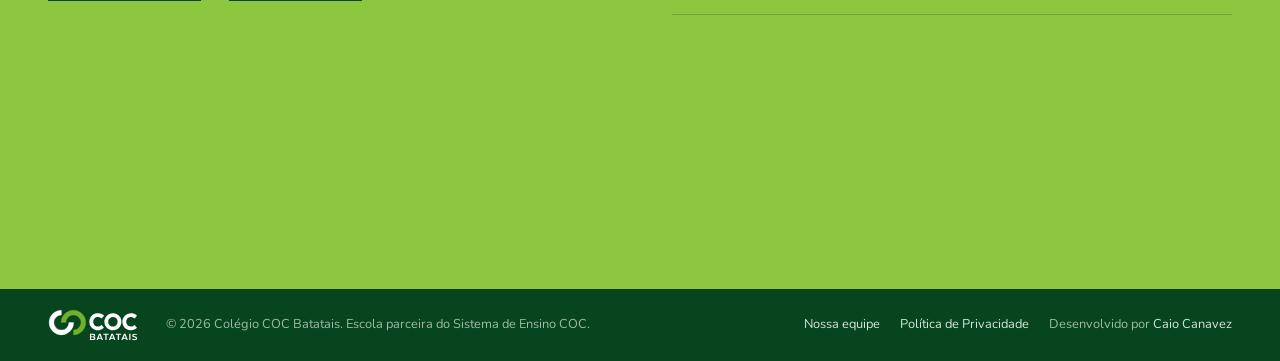
==== commit a9c57e7a: "Refaz o CSS em uma folha única e organizada - assets/css/site.css substitui o CSS embutido das três " ====
--- a/index.html
+++ b/index.html
@@ -23,131 +23,26 @@
   <link rel="icon" type="image/svg+xml" href="assets/logo/simbolo-coc.svg">
   <link rel="preconnect" href="https://fonts.googleapis.com">
   <link rel="preconnect" href="https://fonts.gstatic.com" crossorigin>
-  <link href="https://fonts.googleapis.com/css2?family=Caveat+Brush&family=Montserrat:wght@600;700;800;900&family=Nunito:wght@400;500;600;700;800&display=swap" rel="stylesheet">
-  <style>
-    :root{--ink:#06331a;--deep:#07451f;--green:#0d7a35;--leaf:#12933a;--lime:#8dc63f;--lime-ink:#3d8a1a;--neon:#c2f24b;--mint:#eaf5dc;--cream:#f6f8ef;--white:#fff;--red:#e9472e;--sun:#ffd23f;--text:#1d3a2a;--muted:#5b7264;--line:#dbe6d1;--ease:cubic-bezier(.2,.7,.2,1)}
-    *{box-sizing:border-box}html{scroll-behavior:smooth;scroll-padding-top:90px;overflow-x:hidden}@supports(overflow:clip){html{overflow-x:clip}}body{margin:0;background:var(--cream);color:var(--text);font:16px/1.65 Nunito,sans-serif}main>section,footer{position:relative;overflow-x:clip}a{color:inherit;text-decoration:none}button{font:inherit}img{max-width:100%}.container{width:calc(100% - 40px);margin-inline:auto}h1,h2,h3,p{margin-top:0}h1,h2,h3{font-family:Montserrat,sans-serif;font-weight:900;line-height:1.02;letter-spacing:-.03em;color:var(--deep)}h1,h2{text-wrap:balance}h2{font-size:clamp(2.2rem,4.6vw,4rem);margin-bottom:18px}.link-arrow{display:inline-flex;align-items:center;gap:10px;min-height:56px;padding:0 6px;font:800 13px Montserrat,sans-serif;letter-spacing:.06em;text-transform:uppercase;color:var(--white);border-bottom:3px solid var(--neon);transition:color .2s var(--ease),gap .2s var(--ease)}.link-arrow:hover{color:var(--neon);gap:14px}.script{font-family:"Caveat Brush",cursive;font-weight:400;letter-spacing:0;text-transform:none;color:var(--lime-ink)}.lead{font-size:1.08rem;color:var(--muted);max-width:640px}.section{padding:120px 0}.center{text-align:center}.center .lead{margin-inline:auto}.tag{display:inline-flex;align-items:center;gap:8px;padding:7px 15px;border-radius:999px;background:var(--green);color:var(--white);font:800 11px/1.3 Montserrat,sans-serif;letter-spacing:.14em;text-transform:uppercase;margin-bottom:20px}.tag.on-dark{background:rgba(255,255,255,.1);color:var(--neon);box-shadow:inset 0 0 0 1px rgba(194,242,75,.3)}.btn{display:inline-flex;align-items:center;justify-content:center;gap:12px;min-height:56px;padding:0 28px;border-radius:999px;border:2px solid transparent;font:800 15px Montserrat,sans-serif;cursor:pointer;transition:background-color .2s var(--ease),color .2s var(--ease),border-color .2s var(--ease)}.btn:active{transform:scale(.98)}.btn-lime{background:var(--lime);color:var(--ink)}.btn-lime:hover{background:var(--neon)}.btn-green{background:var(--green);color:var(--white)}.btn-green:hover{background:var(--deep)}.btn-ghost{color:var(--white);border-color:rgba(255,255,255,.4)}.btn-ghost:hover{border-color:var(--neon);color:var(--neon)}.btn-accent{background:var(--accent);color:var(--white)}.btn-accent:hover{filter:brightness(.92)}.skip{position:fixed;z-index:999;top:8px;left:8px;background:var(--neon);color:var(--ink);padding:10px 14px;border-radius:10px;transform:translateY(-150%)}.skip:focus{transform:none}:focus-visible{outline:3px solid var(--neon);outline-offset:3px}[aria-disabled="true"]{opacity:.5;cursor:not-allowed}
-    header{position:sticky;top:0;z-index:100;background:var(--white);border-bottom:1px solid var(--line);transition:box-shadow .3s var(--ease)}header.scrolled{box-shadow:0 12px 30px -20px rgba(6,51,26,.55)}.nav{display:flex;align-items:center;justify-content:space-between;gap:24px;height:78px}.brand{display:inline-flex;align-items:center}.brand img{display:block;height:50px;width:auto}.navlinks{display:flex;align-items:center;gap:26px}.navlinks a:not(.btn){padding:6px 0;border-bottom:3px solid transparent;font:700 14px Montserrat,sans-serif;color:var(--deep);transition:border-color .2s var(--ease),color .2s var(--ease)}.navlinks a:not(.btn):hover,.navlinks a.active{border-color:var(--lime)}.navlinks .btn{min-height:50px;padding:0 24px}.menu-btn{display:none;width:48px;height:48px;border:0;border-radius:50%;background:var(--deep);color:var(--white);cursor:pointer;place-items:center;align-content:center}.menu-btn span{display:block;width:20px;height:2px;border-radius:2px;background:currentColor;transition:transform .25s var(--ease)}.menu-btn span+span{margin-top:6px}
-    .hero{display:grid;grid-template-columns:1fr 1fr;min-height:max(580px,calc(100svh - 79px))}.hero-left{position:relative;z-index:1;display:flex;flex-direction:column;justify-content:center;padding:80px 90px 80px 48px;background:radial-gradient(120% 100% at 0 0,#17a043,#0b6b30 55%,#064522);color:var(--white);border-radius:0 0 140px 0}.hero-left .tag{align-self:flex-start}.hero-left h1{font-size:clamp(2.6rem,4.4vw,4.6rem);line-height:.98;color:var(--white);margin-bottom:22px}.hero-left h1 em{display:block;font-style:normal;color:var(--neon)}.hero-left p{color:#d3e8d6;max-width:520px;font-size:1.06rem;margin-bottom:30px}.hero-actions{display:flex;gap:12px;flex-wrap:wrap}.hero-right{position:relative;margin-left:-140px}.hero-right .media-shell{position:absolute;inset:0}.seal{position:absolute;z-index:2;right:48px;bottom:48px;width:170px;height:170px;filter:drop-shadow(0 18px 24px rgba(0,0,0,.35))}.seal svg{display:block;width:100%;height:100%;animation:spin 18s linear infinite}.seal b{position:absolute;inset:0;display:grid;place-items:center;font:900 2.3rem/1 Montserrat,sans-serif;letter-spacing:-.03em;color:var(--ink)}@keyframes spin{to{transform:rotate(360deg)}}    .spark{display:inline-block;width:42px;color:var(--lime)}.spark svg{display:block;width:100%;height:auto}
-    .about{background:var(--cream)}.bento{display:grid;grid-template-columns:1.25fr 1fr .85fr;grid-template-areas:"text photo stat1" "text photo stat2" "quote photo photo2";gap:18px;margin-top:54px}.tile{border-radius:32px;padding:32px;position:relative;overflow:hidden}.t-text{grid-area:text;background:var(--white)}.t-text p{color:var(--muted)}.t-text p:last-child{margin-bottom:0}.t-text .script{display:block;font-size:2rem;line-height:1.05;margin-bottom:14px}.t-photo{grid-area:photo;padding:0;min-height:540px}.t-photo2{grid-area:photo2;padding:0;min-height:220px}.t-photo .media-shell,.t-photo2 .media-shell{position:absolute;inset:0}.chip{position:absolute;left:18px;bottom:18px;z-index:3;padding:8px 14px;border-radius:999px;background:var(--white);color:var(--deep);font:700 13px Nunito,sans-serif}.t-stat1{grid-area:stat1;background:var(--deep);color:var(--white)}.t-stat2{grid-area:stat2;background:var(--lime);color:var(--ink)}.t-stat1 b,.t-stat2 b{display:block;font:900 clamp(2.6rem,4vw,3.6rem)/1 Montserrat,sans-serif;letter-spacing:-.04em}.t-stat1 b{color:var(--neon)}.t-stat1 span,.t-stat2 span{display:block;margin-top:8px;font:700 .95rem/1.35 Montserrat,sans-serif}.t-stat1:after{content:"";position:absolute;right:-40px;bottom:-40px;width:140px;aspect-ratio:1;border-radius:50%;border:20px solid rgba(194,242,75,.14);border-top-color:transparent}.t-quote{grid-area:quote;background:var(--mint);display:flex;flex-direction:column;justify-content:center}.t-quote p{font:400 1.9rem/1.12 "Caveat Brush",cursive;color:var(--deep);margin-bottom:10px}.t-quote cite{font:700 .82rem Montserrat,sans-serif;font-style:normal;color:var(--muted)}
-    .segments{background:var(--white)}.seg-tabs{display:flex;flex-wrap:wrap;justify-content:center;gap:10px;margin:44px 0 30px}.seg-tab{--accent:var(--green);display:flex;align-items:center;gap:12px;padding:8px 22px 8px 8px;border-radius:999px;border:2px solid var(--line);background:var(--white);color:var(--deep);cursor:pointer;text-align:left;transition:background-color .25s var(--ease),border-color .25s var(--ease),color .25s var(--ease),transform .25s var(--ease)}.seg-tab:hover{border-color:var(--accent)}.seg-tab .ti{width:42px;height:42px;border-radius:50%;display:grid;place-items:center;background:var(--mint);color:var(--accent);flex:none;transition:background-color .25s,color .25s}.seg-tab .ti svg{width:22px;height:22px;stroke-width:1.9}.seg-tab b{display:block;font:800 14px/1.2 Montserrat,sans-serif}.seg-tab small{display:block;font:600 12px/1.3 Nunito,sans-serif;color:var(--muted)}.seg-tab[aria-selected="true"]{background:var(--accent);border-color:var(--accent);color:var(--white)}.seg-tab[aria-selected="true"] .ti{background:rgba(255,255,255,.18);color:var(--white)}.seg-tab[aria-selected="true"] small{color:rgba(255,255,255,.8)}.seg-panel{--accent:var(--green);--soft:var(--mint);display:grid;grid-template-columns:1fr 1.05fr;gap:60px;align-items:center;background:var(--soft);border-radius:40px;padding:50px;animation:panel-in .45s var(--ease)}.seg-panel[hidden]{display:none}@keyframes panel-in{from{opacity:0;transform:translateY(12px)}}.seg-photo{position:relative;width:100%;max-width:470px;aspect-ratio:1;justify-self:center}.seg-photo:before{content:"";position:absolute;inset:0;border-radius:50%;border:18px solid var(--accent);border-right-color:transparent;transform:rotate(-35deg)}.seg-photo .media-shell{position:absolute;inset:7%;border-radius:46% 54% 42% 58%/52% 44% 56% 48%}.seg-copy .age{display:block;margin-bottom:4px;color:var(--accent);font:800 15px Montserrat,sans-serif}.seg-copy h3{font-size:clamp(2.2rem,3.6vw,3.2rem);margin:14px 0 14px}.seg-copy p{color:#46604f;font-size:1.05rem}.seg-copy ul{list-style:none;padding:0;margin:20px 0 30px;display:grid;gap:4px}.seg-copy li{display:flex;gap:10px;font-weight:700;color:#304a3a}.seg-copy li svg{width:20px;flex:none;color:var(--accent);stroke-width:2.6}
-    .student{background:var(--green);color:var(--white);overflow:clip}.student:before{content:"";position:absolute;left:-140px;bottom:-160px;width:420px;aspect-ratio:1;border-radius:50%;border:60px solid rgba(194,242,75,.1);border-top-color:transparent;transform:rotate(-20deg)}.student-grid{display:grid;grid-template-columns:.85fr 1.15fr;gap:70px;align-items:start;position:relative}.student-head{position:sticky;top:120px}.student h2{color:var(--white)}.student-cta{margin-top:22px}.student .lead{color:#dcefd9}.terceirao{margin-top:30px;border-radius:28px;padding:26px 28px;background:var(--lime);color:var(--ink)}.terceirao strong{display:block;font:900 1.8rem/1 Montserrat,sans-serif;letter-spacing:-.03em;margin-bottom:8px}.terceirao p{margin:0;font-weight:700;color:#173d22}.features{list-style:none;margin:0;padding:0;display:grid;grid-template-columns:1fr 1fr;gap:10px 40px}.feature{padding:18px 0 4px;border-top:1px solid rgba(255,255,255,.22)}.feature h3{color:var(--white);font-size:1.3rem;margin:0 0 8px}.feature p{margin:0;color:#cfe6d2;font-size:.95rem}
-    .approved{background-color:var(--cream);background-image:radial-gradient(rgba(13,122,53,.13) 1.3px,transparent 1.4px);background-size:22px 22px}.wall{display:flex;flex-wrap:wrap;justify-content:center;align-items:flex-start;gap:44px 36px;margin-top:60px}.polaroid{--tilt:-2.5deg;width:min(290px,100%);background:var(--white);padding:14px 14px 24px;border-radius:6px;box-shadow:0 24px 44px -24px rgba(6,51,26,.5);transform:rotate(var(--tilt));transition:transform .35s var(--ease),box-shadow .35s var(--ease);position:relative}.polaroid:nth-child(3n+2){--tilt:2deg}.polaroid:nth-child(3n){--tilt:-1deg}.polaroid:before{content:"";position:absolute;top:-14px;left:50%;z-index:3;width:100px;height:28px;border-radius:3px;background:rgba(194,242,75,.75);transform:translateX(-50%) rotate(-3deg)}.polaroid .media-shell{aspect-ratio:4/5;border-radius:3px}.pol-cap{padding:16px 4px 0;text-align:center}.pol-cap .name{display:block;font:400 2.2rem/1 "Caveat Brush",cursive;color:var(--green)}.pol-cap .pill{display:inline-block;margin:10px 0;padding:6px 14px;border-radius:12px;background:var(--lime);color:var(--ink);font:900 1.1rem/1 Montserrat,sans-serif;text-transform:uppercase;transform:rotate(-2deg)}.pol-cap .course{display:block;font:800 1.05rem Montserrat,sans-serif;color:var(--deep);text-transform:uppercase}.pol-cap .inst{display:block;font-size:.9rem;font-weight:700;color:var(--muted)}.polaroid.next{display:flex;flex-direction:column;align-items:center;justify-content:center;gap:14px;min-height:430px;text-align:center;background:rgba(255,255,255,.75);border:3px dashed #b9d99a;box-shadow:none}.polaroid.next:before{display:none}.polaroid.next .plus{width:64px;height:64px;border-radius:50%;display:grid;place-items:center;background:var(--green);color:var(--white);font:900 2.2rem Montserrat,sans-serif}.polaroid.next h3{font-size:1.45rem;margin:0}.polaroid.next a{font:800 14px Montserrat,sans-serif;color:var(--green);text-decoration:underline;text-underline-offset:3px}
-    .scholarship{background:var(--deep);padding:100px 0}.poster{position:relative;overflow:hidden;text-align:center;border-radius:44px;padding:80px 32px;background:radial-gradient(70% 60% at 50% 40%,#fffdf3 0,#f2f0dc 100%)}.poster:before,.poster:after{content:"";position:absolute;width:300px;aspect-ratio:1;border-radius:50%;border:44px solid var(--green);opacity:.08}.poster:before{left:-120px;top:-110px;border-right-color:transparent}.poster:after{right:-120px;bottom:-120px;border-left-color:transparent}.poster>*{position:relative;z-index:1}.vem{display:flex;align-items:center;justify-content:center;gap:18px;font:900 clamp(2.6rem,6.5vw,5rem)/1 Montserrat,sans-serif;color:var(--deep);letter-spacing:-.04em;text-transform:uppercase}.vem .spark:first-child svg{transform:scaleX(-1)}.concoc-h{margin:16px 0 0;font-size:inherit;letter-spacing:0}.concoc-sub{display:block;font:800 clamp(1.2rem,2.2vw,1.7rem)/1 Montserrat,sans-serif;color:var(--deep);text-transform:uppercase}.concoc-title{display:block;font:900 clamp(4rem,11vw,8.6rem)/.85 Montserrat,sans-serif;color:var(--deep);letter-spacing:-.05em;text-transform:uppercase;margin-top:4px}.concoc-badge{display:inline-block;margin-top:6px;padding:8px 30px 10px;border-radius:16px;background:var(--deep);color:var(--neon);font:900 clamp(2.3rem,5.8vw,4.4rem)/1 Montserrat,sans-serif;letter-spacing:-.02em;transform:rotate(-2deg) skewX(-6deg);box-shadow:0 8px 0 -2px var(--lime)}.concoc-lead{margin:34px auto 0;font:800 clamp(1rem,1.8vw,1.3rem)/1.3 Montserrat,sans-serif;color:var(--deep);text-transform:uppercase}.concoc-lead .script{font-size:1.5em;display:inline-block;transform:rotate(-2deg)}.concoc-feats{display:grid;grid-template-columns:repeat(3,1fr);margin:46px auto 40px;max-width:780px}.concoc-feats>div{padding:0 22px}.concoc-feats>div+div{border-left:2px solid #cfdcc2}.concoc-feats .icon{width:44px;height:44px;margin:0 auto 12px;color:var(--deep)}.concoc-feats .icon svg{width:100%;height:100%;stroke-width:1.5}.concoc-feats strong{display:block;font:800 1rem Montserrat,sans-serif;color:var(--deep)}.concoc-feats span{font-size:.88rem;color:var(--muted)}
-    .exams{background:var(--white)}.cal-grid{display:grid;grid-template-columns:repeat(4,1fr);gap:22px;margin-top:54px}.cal{display:flex;flex-direction:column;text-align:center;background:var(--white);border:1px solid var(--line);border-radius:26px;overflow:hidden;box-shadow:0 20px 40px -28px rgba(6,51,26,.5);transition:transform .3s var(--ease)}.cal.done.visible{opacity:.6}.cal-top{position:relative;background:var(--deep);color:var(--white);padding:14px 10px;font:800 12px Montserrat,sans-serif;letter-spacing:.18em;text-transform:uppercase}.cal-top:before,.cal-top:after{content:"";position:absolute;top:-6px;width:12px;height:22px;border-radius:6px;background:var(--line)}.cal-top:before{left:28%}.cal-top:after{right:28%}.cal-day{font:900 4.8rem/1 Montserrat,sans-serif;letter-spacing:-.05em;color:var(--deep);margin:24px 0 2px}.cal-day.icon-day{display:grid;place-items:center;height:77px}.cal-day.icon-day svg{width:56px;height:56px;stroke-width:1.5;color:var(--green)}.cal-week{font-weight:700;color:var(--muted)}.cal-body{flex:1;display:flex;flex-direction:column;align-items:center;gap:8px;padding:12px 20px 24px}.cal .phase{padding:5px 13px;border-radius:999px;background:var(--mint);color:var(--green);font:800 11px Montserrat,sans-serif;letter-spacing:.1em;text-transform:uppercase}.cal .meta{font-size:.9rem;color:var(--muted)}.status{margin-top:auto;padding:7px 13px;border-radius:999px;font:800 11px Montserrat,sans-serif;letter-spacing:.06em;text-transform:uppercase;background:var(--lime);color:var(--ink)}.status.done{background:#d5ddd3;color:#58695e}.status.today{background:var(--red);color:var(--white)}.status.info{background:var(--mint);color:var(--green)}.exams .source{margin-top:26px;font-size:.8rem;color:#5b7264}
-    .contact{background:var(--lime);color:var(--ink);overflow:hidden}.contact:before,.contact:after{content:"";position:absolute;width:360px;aspect-ratio:1;border-radius:50%;border:52px solid rgba(6,51,26,.07)}.contact:before{left:-150px;top:-120px;border-right-color:transparent;transform:rotate(30deg)}.contact:after{right:-150px;bottom:-140px;border-left-color:transparent;transform:rotate(30deg)}.contact .container{position:relative;z-index:1}.contact h2{color:var(--ink)}.contact .lead{color:#21482a}.actions{display:grid;grid-template-columns:repeat(3,1fr);gap:20px;max-width:1040px;margin:48px auto 0}.action{display:flex;flex-direction:column;align-items:center;gap:8px;padding:36px 26px 30px;border-radius:30px;background:var(--white);color:var(--deep);transition:transform .3s var(--ease),box-shadow .3s var(--ease)}.action:not([aria-disabled="true"]):hover{box-shadow:0 26px 40px -24px rgba(6,51,26,.6)}.action .ai{width:74px;height:74px;border-radius:24px;display:grid;place-items:center;background:var(--deep);color:var(--neon);margin-bottom:10px}.action .ai svg{width:34px;height:34px;stroke-width:1.7}.action strong{font:900 1.3rem Montserrat,sans-serif}.action small{font-size:.9rem;color:var(--muted)}.action .go{margin-top:10px;font:800 14px Montserrat,sans-serif;color:var(--green);text-decoration:underline;text-underline-offset:3px}.action.primary{background:var(--deep);color:var(--white)}.action.primary .ai{background:var(--neon);color:var(--ink)}.action.primary small{color:#b9d4c0}.action.primary .go{color:var(--neon)}.units{display:grid;grid-template-columns:repeat(2,1fr);gap:14px;max-width:1040px;margin:20px auto 0}.unit{display:flex;align-items:center;gap:14px;padding:14px 20px 14px 14px;border-radius:22px;background:rgba(255,255,255,.55);color:var(--deep);text-align:left;transition:background-color .2s var(--ease)}a.unit:hover{background:var(--white)}.unit .pin{flex:none;display:grid;place-items:center;width:44px;height:44px;border-radius:14px;background:var(--deep);color:var(--neon)}.unit .pin svg{width:22px;height:22px;stroke-width:1.9}.unit div{display:flex;flex-direction:column;min-width:0;line-height:1.35}.unit strong{font:800 .95rem Montserrat,sans-serif}.unit span{font-size:.88rem;color:#2c4a36}.unit .go{margin-left:auto;flex:none;font:800 13px Montserrat,sans-serif;color:var(--green);text-decoration:underline;text-underline-offset:3px}@media(max-width:820px){.units{grid-template-columns:1fr;max-width:460px}.unit .go{display:none}}
-    .units+.info-row{margin-top:14px}
-    .info-row{display:flex;flex-wrap:wrap;justify-content:center;gap:12px;margin-top:34px}.info-chip{display:inline-flex;align-items:center;gap:10px;padding:10px 18px;border-radius:999px;background:rgba(255,255,255,.55);font-weight:700;color:var(--deep)}.info-chip svg{width:18px;height:18px;stroke-width:2}.h1-kicker{display:block;margin-bottom:18px;font:700 16px/1.4 Nunito,sans-serif;letter-spacing:0;color:#cfe8d4}.wa-float{display:none}@media(max-width:980px){body{padding-bottom:84px}.wa-float{position:fixed;left:16px;right:16px;bottom:14px;z-index:90;display:flex;align-items:center;justify-content:center;gap:10px;min-height:56px;border-radius:999px;background:var(--green);color:var(--white);font:800 15px Montserrat,sans-serif;box-shadow:0 16px 30px -12px rgba(6,51,26,.6);transition:transform .3s var(--ease),opacity .3s var(--ease)}.wa-float .wa-ico{width:22px;height:22px}.wa-float .wa-ico svg{width:100%;height:100%;stroke-width:2}.wa-float.is-hidden{opacity:0;transform:translateY(120%);pointer-events:none}.menu-open .wa-float{opacity:0;pointer-events:none}}
-    footer{background:var(--deep);color:#9fbaa6;padding:20px 0;font-size:.8rem}.foot{display:flex;align-items:center;justify-content:space-between;gap:10px 28px;flex-wrap:wrap}footer .brand img{height:32px}.foot .copy{flex:1}.f-links{display:flex;flex-wrap:wrap;align-items:center;gap:6px 20px}.f-links a{color:#d4e7d8;transition:color .2s}.f-links a:hover{color:var(--neon)}@media(max-width:620px){.foot{flex-direction:column;text-align:center}.foot .copy{flex:none}.f-links{justify-content:center}}
-    .media-shell{position:relative;overflow:hidden;background:linear-gradient(150deg,#d9ecc6,#b7d99a)}.media-shell img{display:block;width:100%;height:100%;object-fit:cover;object-position:center top;opacity:0;transition:opacity .5s var(--ease)}.media-shell.is-loaded img{opacity:1}.media-shell.is-empty img{display:none}.media-shell.is-empty:before{content:attr(data-label);position:absolute;inset:14px;border:2px dashed rgba(7,69,31,.28);border-radius:inherit;display:grid;place-items:center;text-align:center;padding:24px;white-space:pre-line;color:rgba(7,69,31,.6);font:800 11px/1.5 Montserrat,sans-serif;letter-spacing:.14em;text-transform:uppercase}    .reveal{opacity:0;transform:translateY(18px) scale(.94) rotate(-1deg);transition:opacity .6s var(--ease) var(--reveal-delay,0ms),transform .6s var(--ease) var(--reveal-delay,0ms)}.reveal.visible{opacity:1;transform:none}
-    .todo{background:#fff1b8;color:#5a4300;border-radius:5px;padding:1px 6px;font-weight:700;-webkit-box-decoration-break:clone;box-decoration-break:clone}
-    .seg-info{display:flex;flex-wrap:wrap;gap:6px;margin:2px 0 4px}.seg-info>span{padding:5px 12px;border-radius:999px;background:var(--white);font-size:.85rem;font-weight:700;color:#304a3a}.seg-copy .seg-extra{margin:-12px 0 18px;font-size:.88rem;color:#46604f}
-    .structure{background:var(--cream)}.gallery{display:grid;grid-template-columns:1.5fr 1fr 1fr 1fr;grid-template-rows:repeat(2,minmax(0,1fr));gap:14px;height:clamp(380px,52vh,560px);margin-top:40px}.space{position:relative;margin:0;border-radius:24px;overflow:hidden}.space.big{grid-row:span 2}.space .media-shell{position:absolute;inset:0}.space figcaption{position:absolute;left:12px;bottom:12px;z-index:3;padding:6px 12px;border-radius:999px;background:var(--white);color:var(--deep);font:800 12px Montserrat,sans-serif}
-    .approved-grid{display:grid;grid-template-columns:.8fr 1.2fr;gap:60px;align-items:center}.approved-grid .wall{margin-top:0}.approved-head .btn{margin-top:8px}
-    .voices{background:var(--white)}.voice-grid{display:grid;grid-template-columns:repeat(3,1fr);gap:20px;margin-top:44px}.voice{position:relative;margin:0;padding:36px 30px 28px;border-radius:28px;background:var(--cream)}.voice .qm{position:absolute;top:-6px;left:24px;font:900 5rem/1 Montserrat,sans-serif;color:var(--lime)}.voice blockquote{margin:14px 0 20px;font-size:1.02rem;color:#304a3a}.voice figcaption strong{display:block;font:800 1rem Montserrat,sans-serif;color:var(--deep)}.voice figcaption span{font-size:.88rem;color:var(--muted)}
-    .enroll{background:var(--mint)}.enroll-grid{display:grid;grid-template-columns:1fr 1.1fr;gap:70px;align-items:start}.steps{list-style:none;padding:0;margin:28px 0 30px;display:grid;gap:18px}.steps li{display:grid;grid-template-columns:34px 1fr;gap:12px;align-items:start}.steps b{color:var(--green);font:900 2rem/1.1 Montserrat,sans-serif}.steps strong{display:block;margin:4px 0 2px;font:800 1.1rem Montserrat,sans-serif;color:var(--deep)}.steps span{color:var(--muted)}.faq{background:var(--white);border-radius:28px;padding:28px 32px}.faq h3{font-size:1.3rem;margin-bottom:6px}.faq details{border-bottom:1px solid var(--line)}.faq details:last-child{border-bottom:0}.faq summary{display:flex;justify-content:space-between;align-items:center;gap:16px;padding:14px 0;cursor:pointer;list-style:none;font:800 .98rem Montserrat,sans-serif;color:var(--deep)}.faq summary::-webkit-details-marker{display:none}.faq summary:after{content:"+";flex:none;font:900 1.3rem Montserrat,sans-serif;color:var(--green)}.faq details[open] summary:after{content:"−"}.faq details p{margin:0 0 16px;color:var(--muted)}
-    @media(max-width:980px){.gallery{grid-template-columns:1fr 1fr;grid-template-rows:none;grid-auto-rows:170px;height:auto}.space.big{grid-column:span 2;grid-row:span 1}.approved-grid{grid-template-columns:1fr;gap:40px}.approved-head{text-align:center}.approved-head .lead{margin-inline:auto}.voice-grid{grid-template-columns:1fr}.enroll-grid{grid-template-columns:1fr;gap:40px}.faq{padding:22px 20px}}
-    @media(min-width:951px){.container{width:calc(100% - 96px)}}
-    @media(max-width:1100px){.navlinks{gap:18px}.cal-grid{grid-template-columns:1fr 1fr}}
-    @media(max-width:980px){.menu-btn{display:grid}.navlinks{position:absolute;top:100%;left:0;right:0;flex-direction:column;align-items:stretch;gap:0;padding:6px 20px 20px;background:var(--white);border-bottom:1px solid var(--line);box-shadow:0 24px 40px -24px rgba(6,51,26,.5);opacity:0;visibility:hidden;transform:translateY(-6px);transition:opacity .2s var(--ease),transform .25s var(--ease),visibility 0s linear .25s}.menu-open .navlinks{opacity:1;visibility:visible;transform:none;transition:opacity .25s var(--ease),transform .3s var(--ease),visibility 0s}.navlinks a:not(.btn){padding:14px 0;border-bottom:1px solid var(--line);font-size:15px}.navlinks a:not(.btn):hover,.navlinks a.active{border-color:var(--line);color:var(--lime-ink)}.navlinks .btn{margin-top:14px}.menu-open .menu-btn span:first-child{transform:translateY(4px) rotate(45deg)}.menu-open .menu-btn span:last-child{transform:translateY(-4px) rotate(-45deg)}.hero{grid-template-columns:1fr;min-height:0}.hero-left{padding:56px 20px 70px;border-radius:0 0 60px 0}.hero-right{margin:-60px 0 0;height:400px}.seal{width:130px;height:130px;right:20px;bottom:20px}.seal b{font-size:1.8rem}.bento{grid-template-columns:1fr 1fr;grid-template-areas:"text text" "photo stat1" "photo stat2" "quote photo2"}.t-photo{min-height:420px}.seg-panel{grid-template-columns:1fr;gap:34px;padding:34px}.student-grid{grid-template-columns:1fr;gap:40px}.student-head{position:static}.actions{grid-template-columns:1fr;max-width:460px}}
-    @media(max-width:620px){.container{width:calc(100% - 32px)}.section{padding:84px 0}.nav{height:68px}.brand img{height:42px}.btn{width:100%}.hero-left{padding:46px 16px 66px}.hero-actions{display:grid}.hero-right{height:320px}.bento{grid-template-columns:1fr;grid-template-areas:"text" "photo" "stat1" "stat2" "quote" "photo2"}.t-photo{min-height:360px}.tile{padding:26px}.seg-tabs{display:grid;grid-template-columns:1fr 1fr;gap:8px}.seg-tab{justify-content:center;text-align:center;padding:12px 10px}.seg-tab .ti,.seg-tab small{display:none}.seg-panel{padding:26px 20px;border-radius:30px}.seg-photo:before{border-width:12px}.features{grid-template-columns:1fr}.feature{padding:16px 0 4px}.wall{gap:40px}.polaroid.next{min-height:0;padding:36px 20px}.action{display:grid;grid-template-columns:56px 1fr;column-gap:16px;align-items:center;text-align:left;padding:20px;gap:2px 16px}.action .ai{grid-row:1/3;width:56px;height:56px;margin:0;border-radius:18px}.action .ai svg{width:28px;height:28px}.action .go{display:none}.poster{padding:56px 20px;border-radius:30px}.concoc-feats{grid-template-columns:1fr;gap:24px}.concoc-feats>div+div{border-left:0;border-top:2px solid #cfdcc2;padding-top:24px}.vem .spark{width:30px}.cal-grid{grid-template-columns:1fr 1fr;gap:12px}.cal-day{font-size:3.2rem;margin-top:16px}.cal-day.icon-day{height:51px}.cal-day.icon-day svg{width:40px;height:40px}.cal-body{padding:10px 10px 18px}.cal .phase{font-size:9.5px;padding:5px 9px}.cal-top{font-size:10.5px;letter-spacing:.12em}}
-    /* Desktop: cada seção ocupa exatamente uma tela abaixo do cabeçalho (79px) */
-    @media(min-width:981px) and (min-height:600px){
-      html{scroll-padding-top:79px}
-      .section,.scholarship{min-height:calc(100svh - 79px);display:flex;flex-direction:column;justify-content:center;padding:clamp(36px,5.5vh,72px) 0}
-      h2{font-size:clamp(2rem,6.2vh,3.6rem);margin-bottom:12px}.tag{margin-bottom:14px}.lead{font-size:1rem}
-      .bento{margin-top:clamp(20px,3.5vh,40px);height:clamp(380px,calc(100svh - 79px - 11vh - 150px),580px);grid-template-rows:repeat(3,minmax(0,1fr))}.t-photo,.t-photo2{min-height:0}.tile{padding:clamp(20px,3vh,30px)}.t-text p{font-size:.95rem}.t-text .script{font-size:1.7rem}.t-quote p{font-size:1.5rem}.t-stat1 b,.t-stat2 b{font-size:clamp(2.2rem,5.4vh,3.4rem)}
-      .seg-tabs{margin:clamp(16px,3vh,32px) 0 clamp(14px,2.5vh,24px)}.seg-panel{padding:clamp(24px,4vh,44px) 48px;gap:48px}.seg-photo{max-width:clamp(300px,calc(100svh - 8vh - 300px),440px)}.seg-copy h3{font-size:clamp(1.9rem,5vh,3rem);margin:10px 0}.seg-copy ul{margin:14px 0 22px}
-      .features{gap:12px}.feature{padding:clamp(12px,2vh,18px) 0 2px}.feature h3{font-size:1.15rem;margin-bottom:4px}.feature p{font-size:.9rem}.terceirao{margin-top:20px;padding:20px 24px}.terceirao strong{font-size:1.5rem}
-      .wall{margin-top:clamp(24px,4vh,48px)}.polaroid{width:clamp(210px,30vh,270px);padding:12px 12px 18px}.pol-cap{padding-top:10px}.pol-cap .name{font-size:1.8rem}.pol-cap .pill{font-size:.95rem;margin:6px 0}.polaroid.next{min-height:0;align-self:stretch}
-      .poster{padding:clamp(32px,5vh,64px) 32px}.vem{font-size:clamp(2.2rem,6vh,4.2rem)}.concoc-sub{margin-top:8px;font-size:clamp(1rem,2.4vh,1.5rem)}.concoc-title{font-size:clamp(3.4rem,11vh,7.6rem)}.concoc-badge{font-size:clamp(2rem,6vh,3.8rem)}.concoc-lead{margin-top:clamp(16px,3vh,30px);font-size:clamp(.95rem,2.2vh,1.2rem)}.concoc-feats{margin:clamp(18px,3.5vh,40px) auto}.concoc-feats .icon{width:36px;height:36px;margin-bottom:8px}
-      .cal-grid{margin-top:clamp(24px,4vh,48px)}.cal-day{font-size:clamp(3rem,8vh,4.6rem);margin-top:16px}.exams .source{margin-top:16px}
-      .gallery{height:clamp(320px,calc(100svh - 79px - 11vh - 150px),560px);margin-top:clamp(20px,3.5vh,40px)}.voice-grid{margin-top:clamp(20px,3.5vh,40px)}.steps{margin:clamp(14px,2.5vh,28px) 0;gap:clamp(10px,1.8vh,18px)}.faq{padding:clamp(18px,3vh,28px) 32px}.faq summary{padding:clamp(8px,1.4vh,14px) 0}
-      .actions{margin-top:clamp(24px,4vh,44px)}.action{padding:clamp(22px,3.4vh,34px) 24px}.action .ai{width:62px;height:62px;margin-bottom:6px}.info-row{margin-top:clamp(18px,3vh,30px)}.units{margin-top:clamp(14px,2.4vh,24px)}.units+.info-row{margin-top:14px}
-    }
-    @media(min-width:981px) and (min-height:600px) and (max-height:800px){
-      .section,.scholarship{padding:28px 0}.seg-copy p{font-size:.95rem;margin-bottom:8px}.seg-copy ul{margin:4px 0 10px}.seg-copy li{font-size:.9rem}.seg-info>span{padding:3px 10px;font-size:.78rem}.seg-copy .seg-extra{margin:-6px 0 12px;font-size:.82rem}.polaroid{width:190px}.pol-cap .name{font-size:1.5rem}.concoc-feats span{display:none}.cal-day{font-size:2.8rem;margin-top:12px}.cal-body{padding-bottom:16px}
-    }
-    #inicio{scroll-margin-top:200px}
-    @media(prefers-reduced-motion:reduce){html{scroll-behavior:auto}*,*:before,*:after{animation-duration:.01ms!important;animation-iteration-count:1!important;transition-duration:.01ms!important}.reveal{opacity:1!important;transform:none!important}.seal svg{animation:none}}
-    /* ===== Proposta: 6 alterações ===== */
-    .center{text-align:left}.center .lead{margin-inline:0}.seg-tabs{justify-content:flex-start}
-    .tile,.voice,.faq,.seg-panel,.poster,.space,.gallery .media-shell{border-radius:14px}
-    .hero-left h1{font-size:clamp(2.3rem,3.6vw,3.8rem);line-height:1.02}.h1-kicker{font:800 1.05rem/1.4 Montserrat,sans-serif;color:var(--neon)}
-    .hero-note{margin:18px 0 0;font-size:.98rem;color:#d3e8d6}.hero-note b{color:var(--white)}
-    .about-grid{display:grid;grid-template-columns:1.15fr .85fr;gap:56px;align-items:center}.about-photo{position:relative;border-radius:14px;overflow:hidden;height:clamp(360px,62vh,620px)}.about-photo .media-shell{position:absolute;inset:0}
-    .about-copy p{font-size:1.1rem}.about-copy strong{color:var(--deep);font-weight:800}.about-quote{margin:26px 0 0;padding-top:20px;border-top:1px solid var(--line)}.about-quote p{font-size:1.15rem;font-style:italic;color:var(--deep);margin-bottom:6px}.about-quote cite{font-style:normal;font-weight:700;font-size:.92rem;color:var(--muted)}
-    .student:before{display:none}.study-grid{display:grid;grid-template-columns:1fr 1fr;gap:56px;align-items:center}.study-list{list-style:none;margin:20px 0 26px;padding:0}.study-list li{padding:14px 0;border-top:1px solid rgba(255,255,255,.22)}.study-list h3{color:var(--white);font-size:1.2rem;margin:0 0 4px}.study-list p{margin:0;color:#d6ecd9}.study-photo{position:relative;border-radius:14px;overflow:hidden;height:clamp(340px,62vh,600px)}.study-photo .media-shell{position:absolute;inset:0}
-    .wall{justify-content:flex-start}.wall .polaroid:only-child{width:clamp(250px,40vh,330px)}
-    .voice-grid{grid-template-columns:1.25fr 1fr;gap:26px 64px}.voice{padding:0;background:none;border-radius:0}.voice:first-child{grid-row:span 2}.voice:first-child blockquote{font-size:1.45rem;line-height:1.45;font-weight:600;color:var(--deep)}.voice:nth-child(n+2){padding-top:20px;border-top:1px solid var(--line)}.voice blockquote{margin:0 0 12px}
-    .facts{margin:20px 0 26px}.facts div{display:grid;grid-template-columns:120px 1fr;gap:16px;padding:12px 0;border-top:1px solid #cfe1c0}.facts dt{font:800 1rem Montserrat,sans-serif;color:var(--deep)}.facts dd{margin:0;color:var(--muted)}
-    .contact:before,.contact:after{display:none}.contact-grid{display:grid;grid-template-columns:1fr 1fr;gap:64px;align-items:center}.contact .lead{color:#173d22}
-    .btn-deep{background:var(--deep);color:var(--white)}.btn-deep:hover{background:var(--ink)}.btn-wa{min-height:60px;padding:0 30px;font-size:17px;margin-top:8px}.btn-wa svg{width:22px;height:22px;stroke-width:2}.btn-wa>span{display:inline-flex}
-    .contact-links{display:flex;flex-wrap:wrap;gap:10px 28px;margin:22px 0 0}.contact-links a{font-weight:800;color:var(--deep);text-decoration:underline;text-underline-offset:3px}.contact-links a[aria-disabled="true"]{opacity:.55}
-    .place{padding:16px 0;border-top:1px solid rgba(6,51,26,.22)}.places>.place:last-child{border-bottom:1px solid rgba(6,51,26,.22)}.place strong{display:block;font:800 1.05rem Montserrat,sans-serif;color:var(--deep)}.place>span{display:block;color:#173d22}.place a{display:inline-block;margin-top:4px;font-weight:800;color:var(--deep);text-decoration:underline;text-underline-offset:3px}
-    @media(max-width:980px){.about-grid,.study-grid,.contact-grid{grid-template-columns:1fr;gap:32px}.about-photo,.study-photo{height:320px}.voice-grid{grid-template-columns:1fr}.voice:first-child{grid-row:auto}}
-    @media(max-width:620px){.seg-panel,.poster{border-radius:14px}.voice:first-child blockquote{font-size:1.2rem}.facts div{grid-template-columns:96px 1fr;gap:12px}.btn-wa{width:100%}}
-    @media(min-width:981px) and (min-height:600px) and (max-height:800px){.study-list li{padding:10px 0}.about-copy p{font-size:1rem}}
-    /* ===== Topo da primeira versão (cabeçalho transparente sobre o verde) ===== */
-    header{position:fixed;inset:0 0 auto;background:transparent;border-bottom-color:transparent;transition:background-color .3s var(--ease),border-color .3s var(--ease),box-shadow .3s var(--ease)}
-    header.scrolled,body.menu-open header{background:var(--white);border-bottom-color:var(--line)}
-    .brand .logo-color,header.scrolled .brand .logo-white,body.menu-open header .brand .logo-white{display:none}header.scrolled .brand .logo-color,body.menu-open header .brand .logo-color{display:block}
-    @media(min-width:981px){header:not(.scrolled) .navlinks a:not(.btn){color:#d4e7d8}header:not(.scrolled) .navlinks a:not(.btn):hover,header:not(.scrolled) .navlinks a.active{color:var(--white);border-color:var(--neon)}header:not(.scrolled) .navlinks .btn{background:var(--lime);color:var(--ink)}header:not(.scrolled) .navlinks .btn:hover{background:var(--neon)}}
-    header .navlinks .btn,.hero1 .btn{font:800 13px Montserrat,sans-serif;letter-spacing:.06em;text-transform:uppercase}
-    .hero1{min-height:100svh;background:radial-gradient(120% 90% at 85% 15%,#19a646 0,#0d7a35 40%,#064522 100%);color:var(--white);position:relative;overflow:hidden;display:flex;align-items:center;padding:130px 0 90px}
-    .hero1:before{content:"";position:absolute;left:-20vw;bottom:-34vw;width:64vw;aspect-ratio:1;border-radius:50%;border:7vw solid rgba(255,255,255,.045);border-right-color:transparent;transform:rotate(40deg)}
-    .hero1:after{content:"";position:absolute;right:-12vw;top:-14vw;width:42vw;aspect-ratio:1;background:rgba(194,242,75,.07);border-radius:42% 58% 63% 37%/41% 44% 56% 59%}
-    .hero1-grid{display:grid;grid-template-columns:1fr 1fr;gap:50px;align-items:center;position:relative;z-index:1}
-    .tag1{display:inline-flex;align-items:center;padding:7px 15px;border-radius:999px;background:rgba(255,255,255,.1);color:var(--neon);box-shadow:inset 0 0 0 1px rgba(194,242,75,.3);font:800 11px/1.3 Montserrat,sans-serif;letter-spacing:.14em;text-transform:uppercase;margin-bottom:22px}
-    .hero1 .script-line{display:inline-block;font:400 clamp(2rem,3.2vw,3rem)/1 "Caveat Brush",cursive;color:var(--neon);transform:rotate(-4deg);margin:4px 0 10px}
-    .hero1 h1{font-size:clamp(3.1rem,6.4vw,6.4rem);line-height:.92;text-transform:uppercase;color:var(--white);margin:0 0 28px}.hero1 h1 em{font-style:normal;color:var(--neon)}
-    .hero1 .intro{max-width:580px;color:#d3e8d6;font-size:1.08rem}
-    .chips{display:flex;flex-wrap:wrap;gap:8px;margin:26px 0 0;padding:0;list-style:none}.chips li{border:1px solid rgba(255,255,255,.25);border-radius:999px;padding:6px 14px;font:700 12px Montserrat,sans-serif;color:#e3f1e5}
-    .hero1 .hero-actions{display:flex;gap:14px;flex-wrap:wrap;margin-top:34px}
-    .hero-art{position:relative;width:100%;max-width:640px;aspect-ratio:1;justify-self:end}.hero-ring{position:absolute;inset:0;width:100%;height:100%;overflow:visible}.hero-ring circle{fill:none;stroke-linecap:round}
-    .hero-photo{position:absolute;inset:6%;border-radius:50%;box-shadow:0 30px 60px -30px rgba(0,0,0,.55)}.hero-photo.media-shell{position:absolute;background:linear-gradient(150deg,#2bb456,#0a5d2a)}.hero-photo.media-shell.is-empty:before{border-color:rgba(255,255,255,.3);color:rgba(255,255,255,.7)}
-    .seal1{position:absolute;right:-2%;bottom:4%;z-index:3;width:clamp(118px,13vw,152px);aspect-ratio:1;border-radius:50%;background:var(--neon);color:var(--ink);display:grid;place-content:center;text-align:center;transform:rotate(10deg);box-shadow:0 14px 30px -14px rgba(0,0,0,.5)}.seal1 small{font:800 11px Montserrat,sans-serif;letter-spacing:.14em;text-transform:uppercase}.seal1 b{font:900 clamp(2rem,3vw,2.6rem)/.95 Montserrat,sans-serif;letter-spacing:-.04em}
-    .note1{position:absolute;left:-4%;bottom:6%;z-index:3;background:var(--white);color:var(--deep);border-radius:20px;padding:14px 20px;font:400 1.45rem/1.05 "Caveat Brush",cursive;transform:rotate(-4deg);box-shadow:0 18px 40px -20px rgba(0,0,0,.5);max-width:240px}.note1 .spark{position:absolute;right:-30px;top:-24px;width:38px;color:var(--neon)}
-    .scrollcue{position:absolute;bottom:28px;left:50%;transform:translateX(-50%);z-index:1;font:800 10px Montserrat,sans-serif;text-transform:uppercase;letter-spacing:.22em;color:#a9cdb2;display:flex;align-items:center;gap:10px}.scrollcue:before{content:"";width:34px;height:3px;border-radius:3px;background:var(--neon)}
-    @media(min-width:981px) and (max-height:800px){.hero1{padding:110px 0 70px}.hero1 h1{font-size:clamp(2.8rem,9.5vh,5rem);margin-bottom:18px}.hero1 .script-line{font-size:clamp(1.7rem,5vh,2.4rem)}.tag1{margin-bottom:12px}.chips{margin-top:16px}.hero1 .hero-actions{margin-top:22px}.hero-art{max-width:min(540px,72vh)}}
-    @media(max-width:980px){.hero1{padding:120px 0 80px}.hero1-grid{grid-template-columns:1fr;gap:50px}.hero-art{justify-self:center;max-width:500px}}
-    @media(max-width:620px){.hero1 h1{font-size:clamp(2.6rem,12vw,3.6rem)}.hero1 .hero-actions{display:grid}.scrollcue{display:none}.hero-art{max-width:380px}.note1{left:0;font-size:1.2rem;max-width:200px}.menu-btn{box-shadow:0 0 0 1px rgba(255,255,255,.25)}}
-    /* Transição entre páginas: o conteúdo some e o novo entra subindo de leve; o cabeçalho fica parado */
-    @view-transition{navigation:auto}
-    header{view-transition-name:site-header}
-    ::view-transition-old(root){animation:vt-out .2s cubic-bezier(.4,0,1,1) both}
-    ::view-transition-new(root){animation:vt-in .42s cubic-bezier(.2,.7,.2,1) both}
-    @keyframes vt-out{to{opacity:0;transform:translateY(-10px)}}
-    @keyframes vt-in{from{opacity:0;transform:translateY(18px)}}
-    html.vt-fade body{animation:vt-in .42s cubic-bezier(.2,.7,.2,1) both}
-    @media(prefers-reduced-motion:reduce){::view-transition-old(root),::view-transition-new(root),html.vt-fade body{animation:none}}
-    /* Segmentos: foto retangular ocupando a metade esquerda do painel (substitui o círculo) */
-    .seg-panel{grid-template-columns:1fr 1.05fr;gap:0;padding:0;align-items:stretch;overflow:hidden}
-    .seg-panel .seg-photo{max-width:none;width:100%;aspect-ratio:auto;min-height:360px;height:100%;justify-self:stretch}
-    .seg-panel .seg-photo:before{display:none}
-    .seg-panel .seg-photo .media-shell{inset:0;border-radius:0}
-    .seg-panel .seg-photo img{object-position:center 30%}
-    .seg-panel .seg-copy{align-self:center;padding:clamp(28px,5vh,52px) clamp(28px,4vw,56px)}
-    @media(max-width:980px){.seg-panel{grid-template-columns:1fr;gap:0;padding:0}.seg-panel .seg-photo{min-height:0;height:auto;aspect-ratio:4/3}.seg-panel .seg-copy{padding:26px 22px 30px}}
-  </style>
+  <link href="https://fonts.googleapis.com/css2?family=Caveat+Brush&family=Montserrat:wght@700;800;900&family=Nunito:wght@400;600;700;800&display=swap" rel="stylesheet">
+  <link rel="stylesheet" href="assets/css/site.css">
 </head>
-<body>
+<body class="header-overlay has-wa-float">
   <a class="skip" href="#conteudo">Pular para o conteúdo</a>
-  <header id="header"><div class="container nav"><a class="brand" href="#inicio" aria-label="Colégio COC Batatais, início"><img class="logo-white" src="assets/logo/logo-coc-batatais-branco.svg" alt="" width="1244" height="440" fetchpriority="high"><img class="logo-color" src="assets/logo/logo-coc-batatais.svg" alt="" width="1244" height="440"></a><nav class="navlinks" id="navlinks" aria-label="Navegação principal"><a href="#escola">A escola</a><a href="#segmentos">Segmentos</a><a href="#bolsas">Matrícula e bolsas</a><a href="#aprovados">Resultados</a><a href="#contato">Contato</a><a href="colaboradores.html">Equipe</a><a href="#contato" class="btn btn-green" data-contact="whatsapp" data-msg="Olá! Gostaria de agendar uma visita ao COC Batatais.">Agende uma visita</a></nav><button class="menu-btn" aria-label="Abrir menu" aria-expanded="false" aria-controls="navlinks"><span></span><span></span></button></div></header>
+  <header class="site-header"><div class="container nav"><a class="brand" href="#inicio" aria-label="Colégio COC Batatais, início"><img class="logo-white" src="assets/logo/logo-coc-batatais-branco.svg" alt="" width="1244" height="440" fetchpriority="high"><img class="logo-color" src="assets/logo/logo-coc-batatais.svg" alt="" width="1244" height="440"></a><nav class="navlinks" id="navlinks" aria-label="Navegação principal"><a href="#escola">A escola</a><a href="#segmentos">Segmentos</a><a href="#bolsas">Matrícula e bolsas</a><a href="#aprovados">Resultados</a><a href="#contato">Contato</a><a href="colaboradores.html">Equipe</a><a href="#contato" class="btn btn-green btn-caps" data-contact="whatsapp" data-msg="Olá! Gostaria de agendar uma visita ao COC Batatais.">Agende uma visita</a></nav><button class="menu-btn" aria-label="Abrir menu" aria-expanded="false" aria-controls="navlinks"><span></span><span></span></button></div></header>
   <main id="conteudo">
-    <section class="hero1" id="inicio"><div class="container hero1-grid"><div class="reveal"><span class="tag1">Matrículas 2027 abertas</span><br><span class="script-line">Resultados para hoje,</span><h1>Formação para <em>toda a vida.</em></h1><p class="intro">Da Educação Infantil ao Ensino Médio, o Colégio COC Batatais une o Sistema de Ensino COC ao cuidado de uma escola que acompanha cada aluno de perto.</p><ul class="chips" aria-label="Segmentos"><li>Educação Infantil</li><li>Fundamental I</li><li>Fundamental II</li><li>Ensino Médio</li></ul><div class="hero-actions"><a class="btn btn-lime" href="#contato" data-contact="whatsapp" data-msg="Olá! Gostaria de agendar uma visita ao COC Batatais.">Agende uma visita</a><a class="btn btn-ghost" href="#segmentos">Conheça os segmentos</a></div></div><div class="hero-art reveal"><svg class="hero-ring" viewBox="0 0 100 100" aria-hidden="true"><circle cx="50" cy="50" r="48" stroke="rgba(255,255,255,.18)" stroke-width=".5"/><circle cx="50" cy="50" r="48" stroke="#c2f24b" stroke-width="3" stroke-dasharray="78 224" transform="rotate(-40 50 50)"/><circle cx="50" cy="50" r="48" stroke="#8dc63f" stroke-width="3" stroke-dasharray="34 268" transform="rotate(118 50 50)"/></svg><div class="hero-photo media-shell" data-label="Foto: alunos COC&#10;assets/hero-alunos.jpg"><img src="assets/hero-alunos.jpg" alt="Alunos do Colégio COC Batatais com o uniforme da escola" width="1000" height="1000" fetchpriority="high"></div><div class="seal1" aria-hidden="true"><small>Matrículas</small><b>2027</b></div><div class="note1">Mais que uma escola, um projeto de vida.<span class="spark" data-icon="spark"></span></div></div></div><div class="scrollcue" aria-hidden="true">Explore</div></section>
-
-    <section class="section about" id="escola"><div class="container about-grid">
-      <div class="about-photo reveal"><div class="media-shell" data-label="Foto: fachada da escola&#10;assets/escola.jpg"><img src="assets/escola.jpg" style="object-position:28% top" alt="Fachada do Colégio COC Batatais" width="1000" height="800" loading="lazy" decoding="async"></div></div>
+    <section class="hero" id="inicio"><div class="container hero-grid"><div class="reveal"><span class="hero-tag">Matrículas 2027 abertas</span><span class="hero-script">Resultados para hoje,</span><h1>Formação para <em>toda a vida.</em></h1><p class="hero-intro">Da Educação Infantil ao Ensino Médio, o Colégio COC Batatais une o Sistema de Ensino COC ao cuidado de uma escola que acompanha cada aluno de perto.</p><ul class="hero-chips" aria-label="Segmentos"><li>Educação Infantil</li><li>Fundamental I</li><li>Fundamental II</li><li>Ensino Médio</li></ul><div class="hero-actions"><a class="btn btn-lime btn-caps" href="#contato" data-contact="whatsapp" data-msg="Olá! Gostaria de agendar uma visita ao COC Batatais.">Agende uma visita</a><a class="btn btn-ghost btn-caps" href="#segmentos">Conheça os segmentos</a></div></div><div class="hero-art reveal"><svg class="hero-ring" viewBox="0 0 100 100" aria-hidden="true"><circle cx="50" cy="50" r="48" stroke="rgba(255,255,255,.18)" stroke-width=".5"/><circle cx="50" cy="50" r="48" stroke="#c2f24b" stroke-width="3" stroke-dasharray="78 224" transform="rotate(-40 50 50)"/><circle cx="50" cy="50" r="48" stroke="#8dc63f" stroke-width="3" stroke-dasharray="34 268" transform="rotate(118 50 50)"/></svg><div class="hero-photo media-shell" data-label="Foto: alunos COC&#10;assets/hero-alunos.jpg"><img src="assets/hero-alunos.jpg" alt="Alunos do Colégio COC Batatais com o uniforme da escola" width="1000" height="1000" fetchpriority="high"></div><div class="hero-seal" aria-hidden="true"><small>Matrículas</small><b>2027</b></div><div class="hero-note">Mais que uma escola, um projeto de vida.<span class="spark" data-icon="spark"></span></div></div></div><div class="scrollcue" aria-hidden="true">Explore</div></section>
+
+    <section class="section about" id="escola"><div class="container split">
+      <div class="about-photo photo-fill reveal"><div class="media-shell" data-label="Foto: fachada da escola&#10;assets/escola.jpg"><img src="assets/escola.jpg" style="object-position:28% top" alt="Fachada do Colégio COC Batatais" width="1000" height="800" loading="lazy" decoding="async"></div></div>
       <div class="about-copy reveal"><h2>O COC em Batatais</h2><p>Há <strong>15 anos</strong> o Colégio COC Batatais ensina com o Sistema de Ensino COC, uma rede com <strong>mais de 60 anos</strong> de história no Brasil.</p><p>O material é alinhado à BNCC, e a equipe conhece cada aluno pelo nome.</p>
         <blockquote class="about-quote"><p>“Uma parceria que transforma pela assessoria pedagógica constante.”</p><cite>Priscila Sandrim e Priscila Penna, mantenedoras do COC Batatais</cite></blockquote></div>
     </div></section>
 
-    <section class="section segments" id="segmentos"><div class="container"><div class="center reveal"><h2>Os segmentos</h2></div><div class="seg-tabs" role="tablist" aria-label="Segmentos de ensino" id="seg-tabs"></div><div id="seg-panels"></div></div></section>
-
-    <section class="section structure" id="estrutura"><div class="container"><div class="center reveal"><h2>Nossos espaços</h2><p class="lead"><span class="todo">[Confirmar a lista de espaços com a escola]</span></p></div><div class="gallery reveal" id="gallery"></div></div></section>
-
-    <section class="section student" id="estudante"><div class="container study-grid">
+    <section class="section segments" id="segmentos"><div class="container"><div class="reveal"><h2>Os segmentos</h2></div><div class="seg-tabs" role="tablist" aria-label="Segmentos de ensino" id="seg-tabs"></div><div id="seg-panels"></div></div></section>
+
+    <section class="section" id="estrutura"><div class="container"><div class="reveal"><h2>Nossos espaços</h2><p class="lead"><span class="todo">[Confirmar a lista de espaços com a escola]</span></p></div><div class="gallery reveal" id="gallery"></div></div></section>
+
+    <section class="section study" id="estudante"><div class="container split">
       <div class="reveal"><h2>Como é estudar no COC</h2>
         <ul class="study-list">
           <li><h3>Material COC</h3><p>Apostilas do Sistema de Ensino COC, alinhadas à BNCC.</p></li>
@@ -156,16 +51,16 @@
           <li><h3>Terceirão®</h3><p>Na 3ª série, a revisão do conteúdo da 1ª e da 2ª série antes do ENEM e dos vestibulares.</p></li>
         </ul>
         <a class="btn btn-lime" href="#contato" data-contact="whatsapp" data-msg="Olá! Gostaria de agendar uma visita ao COC Batatais.">Agende uma visita</a></div>
-      <div class="study-photo reveal"><div class="media-shell" data-label="Foto: sala de aula&#10;assets/sala.jpg"><img src="assets/sala.jpg" alt="Alunos em sala de aula no COC Batatais" width="800" height="1000" loading="lazy" decoding="async"></div></div>
-    </div></section>
-
-    <section class="section approved" id="aprovados"><div class="container approved-grid"><div class="approved-head reveal"><h2>Mural dos aprovados</h2><p class="lead">Alunos do COC Batatais aprovados nos vestibulares.</p><a class="btn btn-green" href="#contato" data-contact="whatsapp" data-msg="Olá! Quero saber mais sobre o Ensino Médio do COC Batatais.">Conheça o Ensino Médio</a></div><div class="wall reveal" id="wall" aria-label="Alunos aprovados"></div></div></section>
-
-    <section class="section voices" id="depoimentos"><div class="container"><div class="center reveal"><h2>O que dizem as famílias</h2><p class="lead"><span class="todo">[Depoimentos reais de pais e mães, com autorização por escrito]</span></p></div><div class="voice-grid" id="voices"></div></div></section>
+      <div class="study-photo photo-fill reveal"><div class="media-shell" data-label="Foto: sala de aula&#10;assets/sala.jpg"><img src="assets/sala.jpg" alt="Alunos em sala de aula no COC Batatais" width="800" height="1000" loading="lazy" decoding="async"></div></div>
+    </div></section>
+
+    <section class="section approved" id="aprovados"><div class="container split"><div class="approved-head reveal"><h2>Mural dos aprovados</h2><p class="lead">Alunos do COC Batatais aprovados nos vestibulares.</p><a class="btn btn-green" href="#contato" data-contact="whatsapp" data-msg="Olá! Quero saber mais sobre o Ensino Médio do COC Batatais.">Conheça o Ensino Médio</a></div><div class="wall reveal" id="wall" aria-label="Alunos aprovados"></div></div></section>
+
+    <section class="section voices" id="depoimentos"><div class="container"><div class="reveal"><h2>O que dizem as famílias</h2><p class="lead"><span class="todo">[Depoimentos reais de pais e mães, com autorização por escrito]</span></p></div><div class="voice-grid" id="voices"></div></div></section>
 
     <section class="section scholarship" id="bolsas"><div class="container"><div class="poster reveal"><div class="vem"><span class="spark" data-icon="spark"></span>Vem aí!<span class="spark" data-icon="spark"></span></div><h2 class="concoc-h"><span class="concoc-sub">Concurso de</span><span class="concoc-title">Bolsas</span><span class="concoc-badge">CONCOC</span></h2><p class="concoc-lead">Bolsas de estudo para 2027,<br>conforme a nota na prova.</p><div class="concoc-feats"><div><div class="icon" data-icon="trophy"></div><strong>Bolsas de estudo</strong><span>Desconto definido pelo desempenho na prova.</span></div><div><div class="icon" data-icon="book"></div><strong>Prova de conhecimentos</strong><span>Data e regulamento divulgados em breve.</span></div><div><div class="icon" data-icon="message"></div><strong>Aviso pelo WhatsApp</strong><span>Enviamos a data assim que for divulgada.</span></div></div><a class="btn btn-green" href="#contato" data-contact="whatsapp" data-msg="Olá! Quero receber a data do Concurso de Bolsas CONCOC.">Quero receber a data da prova</a></div></div></section>
 
-    <section class="section enroll" id="matricula"><div class="container enroll-grid">
+    <section class="section enroll" id="matricula"><div class="container split">
       <div class="reveal"><h2>Matrícula 2027</h2><dl class="facts">
         <div><dt>Visita</dt><dd>Agende pelo WhatsApp e conheça a escola com a coordenação e a secretaria.</dd></div>
         <div><dt>Documentos</dt><dd><span class="todo">[Lista de documentos para a matrícula]</span></dd></div>
@@ -183,15 +78,15 @@
       </div>
     </div></section>
 
-    <section class="section contact" id="contato"><div class="container contact-grid">
+    <section class="section contact" id="contato"><div class="container split">
       <div class="reveal"><h2>Agende uma visita</h2><p class="lead">A secretaria atende pelo WhatsApp: visitas, dúvidas sobre matrícula e o Concurso de Bolsas.</p>
         <a class="btn btn-deep btn-wa" data-contact="whatsapp" data-msg="Olá! Vim pelo site do COC Batatais e gostaria de agendar uma visita."><span data-icon="message"></span>Conversar no WhatsApp</a>
-        <p class="contact-links"><a data-contact="instagram">Instagram da escola</a><a href="colaboradores.html">Conheça a equipe</a></p></div>
-      <div class="places reveal"><div id="units"></div></div>
+        <p class="contact-links"><a class="link" data-contact="instagram">Instagram da escola</a><a class="link" href="colaboradores.html">Conheça a equipe</a></p></div>
+      <div class="reveal" id="units"></div>
     </div></section>
   </main>
   <a class="wa-float" href="#contato" data-contact="whatsapp" data-msg="Olá! Gostaria de agendar uma visita ao COC Batatais."><span class="wa-ico" data-icon="message"></span>Agendar visita</a>
-  <footer><div class="container foot"><a class="brand" href="#inicio" aria-label="Colégio COC Batatais, voltar ao início"><img src="assets/logo/logo-coc-batatais-branco.svg" alt="" width="1244" height="440" loading="lazy" decoding="async"></a><span class="copy">© 2026 Colégio COC Batatais. Escola parceira do Sistema de Ensino COC.</span><nav class="f-links" aria-label="Rodapé"><a href="colaboradores.html">Nossa equipe</a><a href="politica-de-privacidade.html">Política de Privacidade</a><span>Desenvolvido por <a href="https://www.instagram.com/canavezz/" target="_blank" rel="noopener noreferrer" aria-label="Instagram de Caio Canavez">Caio Canavez</a></span></nav></div></footer>
+  <footer class="site-footer"><div class="container foot"><a class="brand" href="#inicio" aria-label="Colégio COC Batatais, voltar ao início"><img src="assets/logo/logo-coc-batatais-branco.svg" alt="" width="1244" height="440" loading="lazy" decoding="async"></a><span class="copy">© 2026 Colégio COC Batatais. Escola parceira do Sistema de Ensino COC.</span><nav class="f-links" aria-label="Rodapé"><a href="colaboradores.html">Nossa equipe</a><a href="politica-de-privacidade.html">Política de Privacidade</a><span>Desenvolvido por <a href="https://www.instagram.com/canavezz/" target="_blank" rel="noopener noreferrer" aria-label="Instagram de Caio Canavez">Caio Canavez</a></span></nav></div></footer>
   <script>
     /* ==== CONFIGURAÇÃO DA ESCOLA — preencha antes de publicar ==== */
     const CONFIG={
@@ -226,14 +121,6 @@
       {texto:'[Depoimento de uma mãe ou pai, em 2 ou 3 frases, sobre a experiência com a escola]',nome:'[Nome]',rel:'[Mãe de aluno da Educação Infantil]'},
       {texto:'[Depoimento de uma mãe ou pai, em 2 ou 3 frases, sobre a experiência com a escola]',nome:'[Nome]',rel:'[Pai de aluna do Fundamental]'},
       {texto:'[Depoimento de uma família do Ensino Médio, de preferência citando o vestibular]',nome:'[Nome]',rel:'[Mãe de ex-aluno aprovado]'}
-    ];
-    const differentials=[
-      ['book','Material COC','Apostilas do Sistema de Ensino COC, alinhadas à BNCC.'],
-      ['users','Acompanhamento','Professores e coordenação acompanham a evolução de cada aluno.'],
-      ['target','Simulados','Simulados periódicos de preparação para o ENEM e os vestibulares.'],
-      ['heart','Convivência','Respeito, convivência e autonomia fazem parte da rotina das turmas.'],
-      ['monitor','Plataforma digital','Recursos digitais do Sistema COC para estudar na escola e em casa.'],
-      ['home','Família por perto','Contato direto com as famílias sobre a rotina e o desempenho do aluno.']
     ];
     /* Para adicionar um aprovado, inclua um item e coloque a foto em assets/aprovados/ */
     const approvedStudents=[
@@ -275,23 +162,22 @@
 
 
     $('#seg-tabs').innerHTML=segments.map((s,i)=>`<button class="seg-tab" role="tab" id="tab-${s.id}" aria-controls="panel-${s.id}" aria-selected="${i===0}" tabindex="${i===0?0:-1}" style="--accent:${s.accent}"><span class="ti">${icons[s.icon]}</span><span><b>${s.title}</b><small>${s.age}</small></span></button>`).join('');
-    $('#seg-panels').innerHTML=segments.map((s,i)=>`<div class="seg-panel" role="tabpanel" id="panel-${s.id}" aria-labelledby="tab-${s.id}" style="--accent:${s.accent};--soft:${s.soft}"${i?' hidden':''}><div class="seg-photo"><div class="media-shell" data-label="Foto: ${s.title}&#10;${s.photo}"><img src="${s.photo}" alt="Alunos d${s.art} ${s.title} no COC Batatais" width="800" height="800" loading="lazy" decoding="async"></div></div><div class="seg-copy"><span class="age">${s.age}</span><h3>${s.title}</h3><p>${s.text}</p><div class="seg-info">${s.rotina.map(r=>`<span>${todo(r)}</span>`).join('')}</div><ul>${s.items.map(it=>`<li>${icons.check}${it}</li>`).join('')}</ul>${s.id==='medio'?`<p class="seg-extra"><b>FUVEST 2027:</b> ${fuvestLine}</p>`:''}<a class="btn btn-accent" href="#contato" ${waLink(`Olá! Quero saber mais sobre ${s.art} ${s.title} do COC Batatais.`)}>Quero conhecer ${s.art} ${s.title}</a></div></div>`).join('');
+    $('#seg-panels').innerHTML=segments.map((s,i)=>`<div class="seg-panel" role="tabpanel" id="panel-${s.id}" aria-labelledby="tab-${s.id}" style="--accent:${s.accent};--soft:${s.soft}"${i?' hidden':''}><div class="seg-photo"><div class="media-shell" data-label="Foto: ${s.title}&#10;${s.photo}"><img src="${s.photo}" alt="Alunos d${s.art} ${s.title} no COC Batatais" width="800" height="800" loading="lazy" decoding="async"></div></div><div class="seg-copy"><span class="seg-age">${s.age}</span><h3>${s.title}</h3><p class="seg-text">${s.text}</p><div class="seg-info">${s.rotina.map(r=>`<span>${todo(r)}</span>`).join('')}</div><ul class="seg-list">${s.items.map(it=>`<li>${icons.check}${it}</li>`).join('')}</ul>${s.id==='medio'?`<p class="seg-extra"><b>FUVEST 2027:</b> ${fuvestLine}</p>`:''}<a class="btn btn-accent" href="#contato" ${waLink(`Olá! Quero saber mais sobre ${s.art} ${s.title} do COC Batatais.`)}>Quero conhecer ${s.art} ${s.title}</a></div></div>`).join('');
     const tabs=[...document.querySelectorAll('.seg-tab')];
     const selectTab=(tab,focus)=>{tabs.forEach(t=>{const on=t===tab;t.setAttribute('aria-selected',on);t.tabIndex=on?0:-1;document.getElementById(t.getAttribute('aria-controls')).hidden=!on});if(focus)tab.focus()};
     tabs.forEach((tab,i)=>{tab.addEventListener('click',()=>selectTab(tab));tab.addEventListener('keydown',e=>{const step={ArrowRight:1,ArrowDown:1,ArrowLeft:-1,ArrowUp:-1}[e.key];if(step){e.preventDefault();selectTab(tabs[(i+step+tabs.length)%tabs.length],true)}else if(e.key==='Home'){e.preventDefault();selectTab(tabs[0],true)}else if(e.key==='End'){e.preventDefault();selectTab(tabs[tabs.length-1],true)}})});
 
 
-    $('#wall').innerHTML=approvedStudents.map(a=>`<article class="polaroid"><div class="media-shell" data-label="Foto: ${a.nome}&#10;${a.foto}"><img src="${a.foto}" alt="${a.nome}, ${a.status.replace(/!/g,'').toLowerCase()} em ${a.curso} na ${a.instituicao}" width="800" height="1000" loading="lazy" decoding="async"></div><div class="pol-cap"><span class="name">${a.nome}</span><span class="pill">${a.status}</span><span class="course">${a.curso}</span><span class="inst">${a.instituicao}</span></div></article>`).join('');
-
-    $('#gallery').innerHTML=spaces.map((sp,i)=>`<figure class="space${i===0?' big':''}"><div class="media-shell" data-label="Foto: ${sp.nome}&#10;${sp.foto}"><img src="${sp.foto}" alt="${sp.nome} do Colégio COC Batatais" width="800" height="600" loading="lazy" decoding="async"></div><figcaption>${sp.nome}</figcaption></figure>`).join('');
+    $('#wall').innerHTML=approvedStudents.map(a=>`<article class="polaroid"><div class="media-shell" data-label="Foto: ${a.nome}&#10;${a.foto}"><img src="${a.foto}" alt="${a.nome}, ${a.status.replace(/!/g,'').toLowerCase()} em ${a.curso} na ${a.instituicao}" width="800" height="1000" loading="lazy" decoding="async"></div><div class="pol-cap"><span class="pol-name">${a.nome}</span><span class="pol-status">${a.status}</span><span class="pol-course">${a.curso}</span><span class="pol-school">${a.instituicao}</span></div></article>`).join('');
+
+    $('#gallery').innerHTML=spaces.map((sp,i)=>`<figure class="space photo-fill${i===0?' big':''}"><div class="media-shell" data-label="Foto: ${sp.nome}&#10;${sp.foto}"><img src="${sp.foto}" alt="${sp.nome} do Colégio COC Batatais" width="800" height="600" loading="lazy" decoding="async"></div><figcaption>${sp.nome}</figcaption></figure>`).join('');
     $('#voices').innerHTML=testimonials.map(t=>`<figure class="voice reveal"><blockquote>“${todo(t.texto)}”</blockquote><figcaption><strong>${todo(t.nome)}</strong><span>${todo(t.rel)}</span></figcaption></figure>`).join('');
 
     document.querySelectorAll('[data-icon]').forEach(el=>el.innerHTML=icons[el.dataset.icon]);
-    document.querySelectorAll('[data-config]').forEach(el=>{const value=CONFIG[el.dataset.config];if(value)el.textContent=value});
     document.querySelectorAll('.media-shell').forEach(shell=>{const image=shell.querySelector('img');const ok=()=>shell.classList.add('is-loaded');const empty=()=>shell.classList.add('is-empty','is-loaded');if(image.complete)(image.naturalWidth?ok:empty)();else{image.addEventListener('load',ok,{once:true});image.addEventListener('error',empty,{once:true})}});
 
     const esc=s=>String(s).replace(/[&<>"]/g,c=>({'&':'&amp;','<':'&lt;','>':'&gt;','"':'&quot;'})[c]);
-    $('#units').innerHTML=CONFIG.unidades.map(u=>`<div class="place"><strong>${esc(u.nome)}: ${esc(u.segmentos)}</strong><span>${u.endereco?esc(u.endereco)+', Batatais/SP':todo('[Endereço da '+esc(u.nome)+']')}</span>${u.horario?`<span>Atendimento: ${esc(u.horario)}</span>`:''}${u.mapa?`<a href="${esc(u.mapa)}" target="_blank" rel="noopener noreferrer">Como chegar</a>`:''}</div>`).join('');
+    $('#units').innerHTML=CONFIG.unidades.map(u=>`<div class="place"><strong>${esc(u.nome)}: ${esc(u.segmentos)}</strong><span>${u.endereco?esc(u.endereco)+', Batatais/SP':todo('[Endereço da '+esc(u.nome)+']')}</span>${u.horario?`<span>Atendimento: ${esc(u.horario)}</span>`:''}${u.mapa?`<a href="${esc(u.mapa)}" class="link" target="_blank" rel="noopener noreferrer">Como chegar</a>`:''}</div>`).join('');
 
     /* Dados estruturados para o Google (escola, unidades e contatos), montados a partir do CONFIG */
     {const base=new URL('.',location.href).href,ld={'@context':'https://schema.org','@type':'School',name:'Colégio COC Batatais',url:base,logo:base+'assets/logo/logo-coc-batatais.png',image:base+'assets/og-image.jpg',description:document.querySelector('meta[name=description]').content,address:{'@type':'PostalAddress',addressLocality:'Batatais',addressRegion:'SP',addressCountry:'BR'}};
@@ -309,29 +195,15 @@
       else if(link.getAttribute('href')!=='#contato'){link.setAttribute('aria-disabled','true');link.setAttribute('role','link');link.removeAttribute('href');link.addEventListener('click',e=>e.preventDefault())}
     });
 
-    const header=$('#header'),menuBtn=$('.menu-btn');
-    const setMenu=open=>{document.body.classList.toggle('menu-open',open);menuBtn.setAttribute('aria-expanded',open);menuBtn.setAttribute('aria-label',open?'Fechar menu':'Abrir menu')};
-    menuBtn.addEventListener('click',()=>setMenu(!document.body.classList.contains('menu-open')));
-    document.querySelectorAll('.navlinks a').forEach(a=>a.addEventListener('click',()=>setMenu(false)));
-    document.addEventListener('click',e=>{if(document.body.classList.contains('menu-open')&&!e.target.closest('.nav'))setMenu(false)});
-    addEventListener('keydown',e=>{if(e.key==='Escape'&&document.body.classList.contains('menu-open')){setMenu(false);menuBtn.focus()}});
     const waFloat=$('.wa-float');new IntersectionObserver(([e])=>waFloat.classList.toggle('is-hidden',e.isIntersecting),{threshold:.15}).observe($('#contato'));
-    const onScroll=()=>header.classList.toggle('scrolled',scrollY>24);addEventListener('scroll',onScroll,{passive:true});onScroll();
 
     const navItems=[...document.querySelectorAll('.navlinks a[href^="#"]:not(.btn)')];
     const navObserver=new IntersectionObserver(entries=>entries.forEach(e=>{if(e.isIntersecting)navItems.forEach(a=>a.classList.toggle('active',a.getAttribute('href')==='#'+e.target.id))}),{rootMargin:'-40% 0px -55%'});
     document.querySelectorAll('main section[id]').forEach(s=>navObserver.observe(s));
-    document.querySelectorAll('.bento,.features,.voice-grid').forEach(group=>[...group.querySelectorAll(':scope > .reveal')].forEach((item,i)=>item.style.setProperty('--reveal-delay',`${Math.min(i,5)*70}ms`)));
+    document.querySelectorAll('.voice-grid').forEach(group=>[...group.querySelectorAll(':scope > .reveal')].forEach((item,i)=>item.style.setProperty('--reveal-delay',`${Math.min(i,5)*70}ms`)));
     const revealObserver=new IntersectionObserver(entries=>entries.forEach(entry=>{if(entry.isIntersecting){entry.target.classList.add('visible');revealObserver.unobserve(entry.target)}}),{threshold:.12});
     document.querySelectorAll('.reveal').forEach(el=>revealObserver.observe(el));
   </script>
-  <script>
-    /* Navegadores sem transição entre páginas (ex.: Firefox): esmaece ao sair e ao entrar */
-    if(!('CSSViewTransitionRule' in window)&&!matchMedia('(prefers-reduced-motion: reduce)').matches){
-      document.documentElement.classList.add('vt-fade');
-      document.addEventListener('click',e=>{const a=e.target.closest('a[href]');if(!a||a.target||e.defaultPrevented||e.button||e.ctrlKey||e.metaKey||e.shiftKey||e.altKey)return;const u=new URL(a.href,location.href);if(u.origin!==location.origin||u.pathname===location.pathname)return;e.preventDefault();document.body.style.transition='opacity .18s';document.body.style.opacity='0';setTimeout(()=>{location.href=u.href},180)});
-      addEventListener('pageshow',e=>{if(e.persisted)document.body.style.opacity=''});
-    }
-  </script>
+  <script src="assets/js/site.js" defer></script>
 </body>
 </html>
--- a/assets/css/site.css
+++ b/assets/css/site.css
@@ -0,0 +1,2124 @@
+/* ==========================================================================
+   Colégio COC Batatais — folha de estilo única do site
+
+   Índice
+     1. Tokens (cores, fontes, medidas)
+     2. Base
+     3. Layout (container, seções)
+     4. Peças reutilizadas (botões, fotos, marcações, animação de entrada)
+     5. Cabeçalho e menu
+     6. Rodapé
+     7. Página inicial
+     8. Página inicial no computador: uma seção por tela
+     9. Página Nossa equipe
+    10. Página Política de Privacidade
+    11. Transição entre páginas e movimento reduzido
+
+   Pontos de quebra
+     até 980px  -> tablet e celular: menu recolhido, uma coluna
+     até 620px  -> celular
+   ========================================================================== */
+
+
+/* 1. Tokens
+   ========================================================================== */
+
+:root {
+  /* Verdes da marca, do mais escuro ao mais claro */
+  --ink: #06331a;
+  --deep: #07451f;
+  --green: #0d7a35;
+  --lime-ink: #3d8a1a;
+  --lime: #8dc63f;
+  --neon: #c2f24b;
+  --mint: #eaf5dc;
+  --cream: #f6f8ef;
+  --white: #fff;
+
+  /* Texto */
+  --text: #1d3a2a;
+  --text-strong: #304a3a;
+  --text-soft: #46604f;
+  --muted: #5b7264;
+  --on-green: #d3e8d6;   /* texto corrido sobre fundo verde */
+  --on-lime: #173d22;    /* texto corrido sobre fundo lima */
+
+  --line: #dbe6d1;
+  --line-on-green: rgba(255, 255, 255, .22);
+  --line-on-lime: rgba(6, 51, 26, .22);
+
+  /* Marcação amarela das informações que a escola ainda precisa confirmar */
+  --todo-bg: #fff1b8;
+  --todo-text: #5a4300;
+
+  --font-title: Montserrat, sans-serif;
+  --font-body: Nunito, sans-serif;
+  --font-script: "Caveat Brush", cursive;
+
+  --radius: 14px;
+  --radius-sm: 8px;
+  --radius-pill: 999px;
+
+  --gutter: 48px;                              /* margem lateral da página */
+  --nav-h: 78px;
+  --header-h: calc(var(--nav-h) + 1px);        /* altura do menu + a linha de baixo */
+  --screen: calc(100svh - var(--header-h));    /* uma tela, descontado o cabeçalho */
+
+  --shadow-header: 0 12px 30px -20px rgba(6, 51, 26, .55);
+  --ease: cubic-bezier(.2, .7, .2, 1);
+}
+
+@media (max-width: 980px) {
+  :root { --gutter: 20px; }
+}
+
+@media (max-width: 620px) {
+  :root { --gutter: 16px; --nav-h: 68px; }
+}
+
+
+/* 2. Base
+   ========================================================================== */
+
+*,
+*::before,
+*::after { box-sizing: border-box; }
+
+html {
+  scroll-behavior: smooth;
+  scroll-padding-top: calc(var(--header-h) + 12px);
+  overflow-x: clip;
+}
+
+body {
+  margin: 0;
+  background: var(--cream);
+  color: var(--text);
+  font: 16px/1.65 var(--font-body);
+}
+
+h1, h2, h3, p { margin-top: 0; }
+
+h1, h2, h3 {
+  font-family: var(--font-title);
+  font-weight: 900;
+  line-height: 1.02;
+  letter-spacing: -.03em;
+  color: var(--deep);
+}
+
+h1, h2 { text-wrap: balance; }
+
+h2 {
+  font-size: clamp(2.2rem, 4.6vw, 4rem);
+  margin-bottom: 18px;
+}
+
+a { color: inherit; text-decoration: none; }
+button { font: inherit; }
+img { max-width: 100%; }
+
+:focus-visible {
+  outline: 3px solid var(--neon);
+  outline-offset: 3px;
+}
+
+[aria-disabled="true"] {
+  opacity: .5;
+  cursor: not-allowed;
+}
+
+/* Só para leitores de tela */
+.sr {
+  position: absolute;
+  width: 1px;
+  height: 1px;
+  overflow: hidden;
+  clip: rect(0 0 0 0);
+  white-space: nowrap;
+}
+
+.skip {
+  position: fixed;
+  z-index: 999;
+  top: 8px;
+  left: 8px;
+  padding: 10px 14px;
+  border-radius: var(--radius-sm);
+  background: var(--neon);
+  color: var(--ink);
+  transform: translateY(-150%);
+}
+
+.skip:focus { transform: none; }
+
+
+/* 3. Layout
+   ========================================================================== */
+
+.container {
+  width: calc(100% - 2 * var(--gutter));
+  margin-inline: auto;
+}
+
+main > section,
+.site-footer {
+  position: relative;
+  overflow-x: clip;
+}
+
+.section { padding: 120px 0; }
+
+.lead {
+  max-width: 640px;
+  font-size: 1.08rem;
+  color: var(--muted);
+}
+
+@media (max-width: 620px) {
+  .section { padding: 84px 0; }
+}
+
+
+/* 4. Peças reutilizadas
+   ========================================================================== */
+
+/* Botões ---------------------------------------------------------------- */
+
+.btn {
+  display: inline-flex;
+  align-items: center;
+  justify-content: center;
+  gap: 12px;
+  min-height: 56px;
+  padding: 0 28px;
+  border: 2px solid transparent;
+  border-radius: var(--radius-pill);
+  font: 800 15px var(--font-title);
+  cursor: pointer;
+  transition: background-color .2s var(--ease), color .2s var(--ease), border-color .2s var(--ease);
+}
+
+.btn:active { transform: scale(.98); }
+
+.btn-lime { background: var(--lime); color: var(--ink); }
+.btn-lime:hover { background: var(--neon); }
+
+.btn-green { background: var(--green); color: var(--white); }
+.btn-green:hover { background: var(--deep); }
+
+.btn-deep { background: var(--deep); color: var(--white); }
+.btn-deep:hover { background: var(--ink); }
+
+.btn-ghost { border-color: rgba(255, 255, 255, .4); color: var(--white); }
+.btn-ghost:hover { border-color: var(--neon); color: var(--neon); }
+
+/* Usa a cor do segmento (--accent vem do painel) */
+.btn-accent { background: var(--accent); color: var(--white); }
+.btn-accent:hover { filter: brightness(.92); }
+
+/* Botões do menu e do topo: caixa alta, como na primeira versão do site */
+.btn-caps {
+  font-size: 13px;
+  letter-spacing: .06em;
+  text-transform: uppercase;
+}
+
+@media (max-width: 620px) {
+  .btn { width: 100%; }
+}
+
+/* Link sublinhado dentro de texto ---------------------------------------- */
+
+.link {
+  font-weight: 800;
+  color: var(--green);
+  text-decoration: underline;
+  text-underline-offset: 3px;
+}
+
+/* Fotos ------------------------------------------------------------------
+   .media-shell guarda o lugar da foto. Enquanto o arquivo não existe,
+   mostra uma moldura tracejada com o nome do arquivo esperado (data-label). */
+
+.media-shell {
+  position: relative;
+  overflow: hidden;
+  background: linear-gradient(150deg, #d9ecc6, #b7d99a);
+}
+
+.media-shell img {
+  display: block;
+  width: 100%;
+  height: 100%;
+  object-fit: cover;
+  object-position: center top;
+  opacity: 0;
+  transition: opacity .5s var(--ease);
+}
+
+.media-shell.is-loaded img { opacity: 1; }
+.media-shell.is-empty img { display: none; }
+
+.media-shell.is-empty::before {
+  content: attr(data-label);
+  position: absolute;
+  inset: 14px;
+  display: grid;
+  place-items: center;
+  padding: 24px;
+  border: 2px dashed rgba(7, 69, 31, .28);
+  border-radius: inherit;
+  text-align: center;
+  white-space: pre-line;
+  color: rgba(7, 69, 31, .6);
+  font: 800 11px/1.5 var(--font-title);
+  letter-spacing: .14em;
+  text-transform: uppercase;
+}
+
+/* Foto que preenche todo o bloco em que está */
+.photo-fill {
+  position: relative;
+  overflow: hidden;
+  border-radius: var(--radius);
+}
+
+.photo-fill > .media-shell {
+  position: absolute;
+  inset: 0;
+}
+
+/* Informação pendente ------------------------------------------------------ */
+
+.todo {
+  padding: 1px 6px;
+  border-radius: 5px;
+  background: var(--todo-bg);
+  color: var(--todo-text);
+  font-weight: 700;
+  -webkit-box-decoration-break: clone;
+  box-decoration-break: clone;
+}
+
+/* Risco decorativo (ícone "spark") ------------------------------------------ */
+
+.spark {
+  display: inline-block;
+  width: 42px;
+  color: var(--lime);
+}
+
+.spark svg {
+  display: block;
+  width: 100%;
+  height: auto;
+}
+
+/* Entrada dos blocos ao rolar ---------------------------------------------- */
+
+.reveal {
+  opacity: 0;
+  transform: translateY(18px) scale(.94) rotate(-1deg);
+  transition:
+    opacity .6s var(--ease) var(--reveal-delay, 0ms),
+    transform .6s var(--ease) var(--reveal-delay, 0ms);
+}
+
+.reveal.visible {
+  opacity: 1;
+  transform: none;
+}
+
+
+/* 5. Cabeçalho e menu
+   ========================================================================== */
+
+.site-header {
+  position: sticky;
+  top: 0;
+  z-index: 100;
+  background: var(--white);
+  border-bottom: 1px solid var(--line);
+  transition: background-color .3s var(--ease), border-color .3s var(--ease), box-shadow .3s var(--ease);
+}
+
+.site-header.scrolled { box-shadow: var(--shadow-header); }
+
+.nav {
+  display: flex;
+  align-items: center;
+  justify-content: space-between;
+  gap: 24px;
+  height: var(--nav-h);
+}
+
+.brand {
+  display: inline-flex;
+  align-items: center;
+}
+
+.brand img {
+  display: block;
+  width: auto;
+  height: 50px;
+}
+
+.brand .logo-white { display: none; }
+
+.navlinks {
+  display: flex;
+  align-items: center;
+  gap: 26px;
+}
+
+.navlinks a:not(.btn) {
+  padding: 6px 0;
+  border-bottom: 3px solid transparent;
+  font: 700 14px var(--font-title);
+  color: var(--deep);
+  transition: border-color .2s var(--ease), color .2s var(--ease);
+}
+
+.navlinks a:not(.btn):hover,
+.navlinks a.active,
+.navlinks a[aria-current="page"] { border-color: var(--lime); }
+
+.navlinks .btn {
+  min-height: 50px;
+  padding: 0 24px;
+}
+
+.menu-btn {
+  display: none;
+  place-items: center;
+  align-content: center;
+  width: 48px;
+  height: 48px;
+  border: 0;
+  border-radius: 50%;
+  background: var(--deep);
+  color: var(--white);
+  cursor: pointer;
+}
+
+.menu-btn span {
+  display: block;
+  width: 20px;
+  height: 2px;
+  border-radius: 2px;
+  background: currentColor;
+  transition: transform .25s var(--ease);
+}
+
+.menu-btn span + span { margin-top: 6px; }
+
+/* Página inicial: o cabeçalho fica transparente sobre o topo verde e
+   vira o cabeçalho branco quando a página rola ou o menu abre. */
+
+.header-overlay .site-header { position: fixed; inset: 0 0 auto; }
+
+.header-overlay .site-header:not(.scrolled) {
+  background: transparent;
+  border-bottom-color: transparent;
+}
+
+.header-overlay .site-header:not(.scrolled) .logo-white { display: block; }
+.header-overlay .site-header:not(.scrolled) .logo-color { display: none; }
+
+@media (min-width: 981px) {
+  .header-overlay .site-header:not(.scrolled) .navlinks a:not(.btn) { color: #d4e7d8; }
+
+  .header-overlay .site-header:not(.scrolled) .navlinks a:not(.btn):hover,
+  .header-overlay .site-header:not(.scrolled) .navlinks a.active {
+    border-color: var(--neon);
+    color: var(--white);
+  }
+
+  .header-overlay .site-header:not(.scrolled) .navlinks .btn { background: var(--lime); color: var(--ink); }
+  .header-overlay .site-header:not(.scrolled) .navlinks .btn:hover { background: var(--neon); }
+}
+
+@media (max-width: 1100px) {
+  .navlinks { gap: 18px; }
+}
+
+/* Menu recolhido */
+@media (max-width: 980px) {
+  .menu-btn { display: grid; }
+
+  .navlinks {
+    position: absolute;
+    top: 100%;
+    left: 0;
+    right: 0;
+    flex-direction: column;
+    align-items: stretch;
+    gap: 0;
+    padding: 6px var(--gutter) 20px;
+    border-bottom: 1px solid var(--line);
+    background: var(--white);
+    box-shadow: 0 24px 40px -24px rgba(6, 51, 26, .5);
+    opacity: 0;
+    visibility: hidden;
+    transform: translateY(-6px);
+    transition: opacity .2s var(--ease), transform .25s var(--ease), visibility 0s linear .25s;
+  }
+
+  .menu-open .navlinks {
+    opacity: 1;
+    visibility: visible;
+    transform: none;
+    transition: opacity .25s var(--ease), transform .3s var(--ease), visibility 0s;
+  }
+
+  .navlinks a:not(.btn) {
+    padding: 14px 0;
+    border-bottom: 1px solid var(--line);
+    font-size: 15px;
+  }
+
+  .navlinks a:not(.btn):hover,
+  .navlinks a.active,
+  .navlinks a[aria-current="page"] {
+    border-color: var(--line);
+    color: var(--lime-ink);
+  }
+
+  .navlinks .btn { margin-top: 14px; }
+
+  .menu-open .menu-btn span:first-child { transform: translateY(4px) rotate(45deg); }
+  .menu-open .menu-btn span:last-child { transform: translateY(-4px) rotate(-45deg); }
+
+  /* Com o menu aberto, o cabeçalho da página inicial também fica branco */
+  .header-overlay.menu-open .site-header:not(.scrolled) {
+    background: var(--white);
+    border-bottom-color: var(--line);
+  }
+
+  .header-overlay.menu-open .site-header:not(.scrolled) .logo-white { display: none; }
+  .header-overlay.menu-open .site-header:not(.scrolled) .logo-color { display: block; }
+}
+
+@media (max-width: 620px) {
+  .brand img { height: 42px; }
+
+  /* Contorno claro para o botão do menu não sumir sobre o verde */
+  .header-overlay .menu-btn { box-shadow: 0 0 0 1px rgba(255, 255, 255, .25); }
+}
+
+
+/* 6. Rodapé
+   ========================================================================== */
+
+.site-footer {
+  padding: 20px 0;
+  background: var(--deep);
+  color: #9fbaa6;
+  font-size: .8rem;
+}
+
+.foot {
+  display: flex;
+  flex-wrap: wrap;
+  align-items: center;
+  justify-content: space-between;
+  gap: 10px 28px;
+}
+
+.site-footer .brand img { height: 32px; }
+
+.foot .copy { flex: 1; }
+
+.f-links {
+  display: flex;
+  flex-wrap: wrap;
+  align-items: center;
+  gap: 6px 20px;
+}
+
+.f-links a {
+  color: #d4e7d8;
+  transition: color .2s;
+}
+
+.f-links a:hover { color: var(--neon); }
+
+@media (max-width: 620px) {
+  .foot {
+    flex-direction: column;
+    text-align: center;
+  }
+
+  .foot .copy { flex: none; }
+  .f-links { justify-content: center; }
+}
+
+
+/* 7. Página inicial
+   ========================================================================== */
+
+/* 7.1 Topo --------------------------------------------------------------- */
+
+.hero {
+  display: flex;
+  align-items: center;
+  min-height: 100svh;
+  padding: 130px 0 90px;
+  overflow: hidden;
+  background: radial-gradient(120% 90% at 85% 15%, #19a646 0, var(--green) 40%, #064522 100%);
+  color: var(--white);
+}
+
+/* Arco e mancha de fundo */
+.hero::before {
+  content: "";
+  position: absolute;
+  left: -20vw;
+  bottom: -34vw;
+  width: 64vw;
+  aspect-ratio: 1;
+  border: 7vw solid rgba(255, 255, 255, .045);
+  border-right-color: transparent;
+  border-radius: 50%;
+  transform: rotate(40deg);
+}
+
+.hero::after {
+  content: "";
+  position: absolute;
+  right: -12vw;
+  top: -14vw;
+  width: 42vw;
+  aspect-ratio: 1;
+  border-radius: 42% 58% 63% 37% / 41% 44% 56% 59%;
+  background: rgba(194, 242, 75, .07);
+}
+
+.hero-grid {
+  position: relative;
+  z-index: 1;
+  display: grid;
+  grid-template-columns: 1fr 1fr;
+  gap: 50px;
+  align-items: center;
+}
+
+.hero-tag {
+  display: inline-flex;
+  align-items: center;
+  margin-bottom: 22px;
+  padding: 7px 15px;
+  border-radius: var(--radius-pill);
+  background: rgba(255, 255, 255, .1);
+  box-shadow: inset 0 0 0 1px rgba(194, 242, 75, .3);
+  color: var(--neon);
+  font: 800 11px/1.3 var(--font-title);
+  letter-spacing: .14em;
+  text-transform: uppercase;
+}
+
+.hero-script {
+  display: block;
+  width: fit-content;
+  margin: 4px 0 10px;
+  color: var(--neon);
+  font: 400 clamp(2rem, 3.2vw, 3rem)/1 var(--font-script);
+  transform: rotate(-4deg);
+}
+
+.hero h1 {
+  margin: 0 0 28px;
+  color: var(--white);
+  font-size: clamp(3.1rem, 6.4vw, 6.4rem);
+  line-height: .92;
+  text-transform: uppercase;
+}
+
+.hero h1 em {
+  color: var(--neon);
+  font-style: normal;
+}
+
+.hero-intro {
+  max-width: 580px;
+  color: var(--on-green);
+  font-size: 1.08rem;
+}
+
+.hero-chips {
+  display: flex;
+  flex-wrap: wrap;
+  gap: 8px;
+  margin: 26px 0 0;
+  padding: 0;
+  list-style: none;
+}
+
+.hero-chips li {
+  padding: 6px 14px;
+  border: 1px solid rgba(255, 255, 255, .25);
+  border-radius: var(--radius-pill);
+  color: #e3f1e5;
+  font: 700 12px var(--font-title);
+}
+
+.hero-actions {
+  display: flex;
+  flex-wrap: wrap;
+  gap: 14px;
+  margin-top: 34px;
+}
+
+/* Foto redonda com os arcos, o selo e o recado */
+.hero-art {
+  position: relative;
+  justify-self: end;
+  width: 100%;
+  max-width: 640px;
+  aspect-ratio: 1;
+}
+
+.hero-ring {
+  position: absolute;
+  inset: 0;
+  width: 100%;
+  height: 100%;
+  overflow: visible;
+}
+
+.hero-ring circle {
+  fill: none;
+  stroke-linecap: round;
+}
+
+.hero-photo {
+  position: absolute;
+  inset: 6%;
+  border-radius: 50%;
+  background: linear-gradient(150deg, #2bb456, #0a5d2a);
+  box-shadow: 0 30px 60px -30px rgba(0, 0, 0, .55);
+}
+
+.hero-photo.is-empty::before {
+  border-color: rgba(255, 255, 255, .3);
+  color: rgba(255, 255, 255, .7);
+}
+
+.hero-seal {
+  position: absolute;
+  right: -2%;
+  bottom: 4%;
+  z-index: 3;
+  display: grid;
+  place-content: center;
+  width: clamp(118px, 13vw, 152px);
+  aspect-ratio: 1;
+  border-radius: 50%;
+  background: var(--neon);
+  box-shadow: 0 14px 30px -14px rgba(0, 0, 0, .5);
+  color: var(--ink);
+  text-align: center;
+  transform: rotate(10deg);
+}
+
+.hero-seal small {
+  font: 800 11px var(--font-title);
+  letter-spacing: .14em;
+  text-transform: uppercase;
+}
+
+.hero-seal b {
+  font: 900 clamp(2rem, 3vw, 2.6rem)/.95 var(--font-title);
+  letter-spacing: -.04em;
+}
+
+.hero-note {
+  position: absolute;
+  left: -4%;
+  bottom: 6%;
+  z-index: 3;
+  max-width: 240px;
+  padding: 14px 20px;
+  border-radius: 20px;
+  background: var(--white);
+  box-shadow: 0 18px 40px -20px rgba(0, 0, 0, .5);
+  color: var(--deep);
+  font: 400 1.45rem/1.05 var(--font-script);
+  transform: rotate(-4deg);
+}
+
+.hero-note .spark {
+  position: absolute;
+  right: -30px;
+  top: -24px;
+  width: 38px;
+  color: var(--neon);
+}
+
+.scrollcue {
+  position: absolute;
+  left: 50%;
+  bottom: 28px;
+  z-index: 1;
+  display: flex;
+  align-items: center;
+  gap: 10px;
+  color: #a9cdb2;
+  font: 800 10px var(--font-title);
+  letter-spacing: .22em;
+  text-transform: uppercase;
+  transform: translateX(-50%);
+}
+
+.scrollcue::before {
+  content: "";
+  width: 34px;
+  height: 3px;
+  border-radius: 3px;
+  background: var(--neon);
+}
+
+/* Telas largas e baixas (notebook): encolhe o título para os botões caberem */
+@media (min-width: 981px) and (max-height: 800px) {
+  .hero { padding: 110px 0 70px; }
+  .hero h1 { margin-bottom: 18px; font-size: clamp(2.8rem, 9.5vh, 5rem); }
+  .hero-script { font-size: clamp(1.7rem, 5vh, 2.4rem); }
+  .hero-tag { margin-bottom: 12px; }
+  .hero-chips { margin-top: 16px; }
+  .hero-actions { margin-top: 22px; }
+  .hero-art { max-width: min(540px, 72vh); }
+}
+
+@media (max-width: 980px) {
+  .hero { padding: 120px 0 80px; }
+  .hero-grid { grid-template-columns: 1fr; }
+  .hero-art { justify-self: center; max-width: 500px; }
+}
+
+@media (max-width: 620px) {
+  .hero h1 { font-size: clamp(2.6rem, 12vw, 3.6rem); }
+  .hero-actions { display: grid; }
+  .hero-art { max-width: 380px; }
+  .hero-note { left: 0; max-width: 200px; font-size: 1.2rem; }
+  .scrollcue { display: none; }
+}
+
+/* 7.2 Blocos de duas colunas: foto de um lado, texto do outro -------------- */
+
+/* Cada seção ajusta as colunas e os espaços por estas três variáveis */
+.split {
+  display: grid;
+  grid-template-columns: var(--split-cols, 1fr 1fr);
+  gap: var(--split-gap, 56px);
+  align-items: center;
+}
+
+@media (max-width: 980px) {
+  .split {
+    grid-template-columns: 1fr;
+    gap: var(--split-gap-stacked, 32px);
+  }
+}
+
+/* 7.3 O COC em Batatais ------------------------------------------------- */
+
+.about .split { --split-cols: 1.15fr .85fr; }
+
+.about-photo { height: clamp(360px, 62vh, 620px); }
+
+.about-copy p { font-size: 1.1rem; }
+
+.about-copy strong {
+  color: var(--deep);
+  font-weight: 800;
+}
+
+.about-quote {
+  margin: 26px 0 0;
+  padding-top: 20px;
+  border-top: 1px solid var(--line);
+}
+
+.about-quote p {
+  margin-bottom: 6px;
+  color: var(--deep);
+  font-size: 1.15rem;
+  font-style: italic;
+}
+
+.about-quote cite {
+  color: var(--muted);
+  font-size: .92rem;
+  font-style: normal;
+  font-weight: 700;
+}
+
+@media (max-width: 980px) {
+  .about-photo { height: 320px; }
+}
+
+/* 7.4 Segmentos ----------------------------------------------------------
+   Cada aba e cada painel recebem a cor do segmento em --accent (e o fundo
+   claro em --soft) direto do HTML gerado pelo script da página. */
+
+.segments { background: var(--white); }
+
+.seg-tabs {
+  display: flex;
+  flex-wrap: wrap;
+  gap: 10px;
+  margin: 44px 0 30px;
+}
+
+.seg-tab {
+  --accent: var(--green);
+  display: flex;
+  align-items: center;
+  gap: 12px;
+  padding: 8px 22px 8px 8px;
+  border: 2px solid var(--line);
+  border-radius: var(--radius-pill);
+  background: var(--white);
+  color: var(--deep);
+  text-align: left;
+  cursor: pointer;
+  transition: background-color .25s var(--ease), border-color .25s var(--ease), color .25s var(--ease);
+}
+
+.seg-tab:hover { border-color: var(--accent); }
+
+.seg-tab .ti {
+  flex: none;
+  display: grid;
+  place-items: center;
+  width: 42px;
+  height: 42px;
+  border-radius: 50%;
+  background: var(--mint);
+  color: var(--accent);
+  transition: background-color .25s, color .25s;
+}
+
+.seg-tab .ti svg {
+  width: 22px;
+  height: 22px;
+  stroke-width: 1.9;
+}
+
+.seg-tab b {
+  display: block;
+  font: 800 14px/1.2 var(--font-title);
+}
+
+.seg-tab small {
+  display: block;
+  color: var(--muted);
+  font: 600 12px/1.3 var(--font-body);
+}
+
+.seg-tab[aria-selected="true"] {
+  border-color: var(--accent);
+  background: var(--accent);
+  color: var(--white);
+}
+
+.seg-tab[aria-selected="true"] .ti {
+  background: rgba(255, 255, 255, .18);
+  color: var(--white);
+}
+
+.seg-tab[aria-selected="true"] small { color: rgba(255, 255, 255, .8); }
+
+.seg-panel {
+  --accent: var(--green);
+  --soft: var(--mint);
+  display: grid;
+  grid-template-columns: 1fr 1.05fr;
+  overflow: hidden;
+  border-radius: var(--radius);
+  background: var(--soft);
+  animation: panel-in .45s var(--ease);
+}
+
+.seg-panel[hidden] { display: none; }
+
+@keyframes panel-in {
+  from { opacity: 0; transform: translateY(12px); }
+}
+
+.seg-photo {
+  position: relative;
+  min-height: 360px;
+}
+
+.seg-photo .media-shell {
+  position: absolute;
+  inset: 0;
+}
+
+.seg-photo img { object-position: center 30%; }
+
+.seg-copy {
+  align-self: center;
+  padding: clamp(28px, 5vh, 52px) clamp(28px, 4vw, 56px);
+}
+
+.seg-age {
+  display: block;
+  margin-bottom: 4px;
+  color: var(--accent);
+  font: 800 15px var(--font-title);
+}
+
+.seg-copy h3 {
+  margin: 14px 0;
+  font-size: clamp(2.2rem, 3.6vw, 3.2rem);
+}
+
+.seg-text {
+  color: var(--text-soft);
+  font-size: 1.05rem;
+}
+
+/* Turno, horário, integral */
+.seg-info {
+  display: flex;
+  flex-wrap: wrap;
+  gap: 6px;
+  margin: 2px 0 4px;
+}
+
+.seg-info > span {
+  padding: 5px 12px;
+  border-radius: var(--radius-pill);
+  background: var(--white);
+  color: var(--text-strong);
+  font-size: .85rem;
+  font-weight: 700;
+}
+
+.seg-list {
+  display: grid;
+  gap: 4px;
+  margin: 20px 0 30px;
+  padding: 0;
+  list-style: none;
+}
+
+.seg-list li {
+  display: flex;
+  gap: 10px;
+  color: var(--text-strong);
+  font-weight: 700;
+}
+
+.seg-list svg {
+  flex: none;
+  width: 20px;
+  color: var(--accent);
+  stroke-width: 2.6;
+}
+
+/* Datas da FUVEST, só no Ensino Médio */
+.seg-extra {
+  margin: -12px 0 18px;
+  color: var(--text-soft);
+  font-size: .88rem;
+}
+
+@media (max-width: 980px) {
+  .seg-panel { grid-template-columns: 1fr; }
+
+  .seg-photo {
+    min-height: 0;
+    aspect-ratio: 4 / 3;
+  }
+
+  .seg-copy { padding: 26px 22px 30px; }
+}
+
+@media (max-width: 620px) {
+  .seg-tabs {
+    display: grid;
+    grid-template-columns: 1fr 1fr;
+    gap: 8px;
+  }
+
+  .seg-tab {
+    justify-content: center;
+    padding: 12px 10px;
+    text-align: center;
+  }
+
+  .seg-tab .ti,
+  .seg-tab small { display: none; }
+}
+
+/* 7.5 Nossos espaços -------------------------------------------------------- */
+
+.gallery {
+  display: grid;
+  grid-template-columns: 1.5fr 1fr 1fr 1fr;
+  grid-template-rows: repeat(2, minmax(0, 1fr));
+  gap: 14px;
+  height: clamp(380px, 52vh, 560px);
+  margin-top: 40px;
+}
+
+.space { margin: 0; }
+.space.big { grid-row: span 2; }
+
+.space figcaption {
+  position: absolute;
+  left: 12px;
+  bottom: 12px;
+  z-index: 3;
+  padding: 6px 12px;
+  border-radius: var(--radius-pill);
+  background: var(--white);
+  color: var(--deep);
+  font: 800 12px var(--font-title);
+}
+
+@media (max-width: 980px) {
+  .gallery {
+    grid-template-columns: 1fr 1fr;
+    grid-template-rows: none;
+    grid-auto-rows: 170px;
+    height: auto;
+  }
+
+  .space.big {
+    grid-column: span 2;
+    grid-row: span 1;
+  }
+}
+
+/* 7.6 Como é estudar no COC ---------------------------------------------- */
+
+.study {
+  background: var(--green);
+  color: var(--white);
+}
+
+.study h2 { color: var(--white); }
+
+.study-list {
+  margin: 20px 0 26px;
+  padding: 0;
+  list-style: none;
+}
+
+.study-list li {
+  padding: 14px 0;
+  border-top: 1px solid var(--line-on-green);
+}
+
+.study-list h3 {
+  margin: 0 0 4px;
+  color: var(--white);
+  font-size: 1.2rem;
+}
+
+.study-list p {
+  margin: 0;
+  color: #d6ecd9;
+}
+
+.study-photo { height: clamp(340px, 62vh, 600px); }
+
+@media (max-width: 980px) {
+  .study-photo { height: 320px; }
+}
+
+/* 7.7 Mural dos aprovados ------------------------------------------------ */
+
+.approved {
+  background-color: var(--cream);
+  background-image: radial-gradient(rgba(13, 122, 53, .13) 1.3px, transparent 1.4px);
+  background-size: 22px 22px;
+}
+
+.approved .split {
+  --split-cols: .8fr 1.2fr;
+  --split-gap: 60px;
+  --split-gap-stacked: 40px;
+}
+
+.approved-head .btn { margin-top: 8px; }
+
+.wall {
+  display: flex;
+  flex-wrap: wrap;
+  align-items: flex-start;
+  gap: 44px 36px;
+}
+
+/* Foto no estilo polaroide, levemente torta e presa com fita */
+.polaroid {
+  --tilt: -2.5deg;
+  position: relative;
+  width: min(290px, 100%);
+  padding: 14px 14px 24px;
+  border-radius: 6px;
+  background: var(--white);
+  box-shadow: 0 24px 44px -24px rgba(6, 51, 26, .5);
+  transform: rotate(var(--tilt));
+}
+
+.polaroid:nth-child(3n+2) { --tilt: 2deg; }
+.polaroid:nth-child(3n) { --tilt: -1deg; }
+
+.polaroid::before {
+  content: "";
+  position: absolute;
+  top: -14px;
+  left: 50%;
+  z-index: 3;
+  width: 100px;
+  height: 28px;
+  border-radius: 3px;
+  background: rgba(194, 242, 75, .75);
+  transform: translateX(-50%) rotate(-3deg);
+}
+
+.polaroid .media-shell {
+  aspect-ratio: 4 / 5;
+  border-radius: 3px;
+}
+
+.pol-cap {
+  padding: 16px 4px 0;
+  text-align: center;
+}
+
+.pol-name {
+  display: block;
+  color: var(--green);
+  font: 400 2.2rem/1 var(--font-script);
+}
+
+.pol-status {
+  display: inline-block;
+  margin: 10px 0;
+  padding: 6px 14px;
+  border-radius: 12px;
+  background: var(--lime);
+  color: var(--ink);
+  font: 900 1.1rem/1 var(--font-title);
+  text-transform: uppercase;
+  transform: rotate(-2deg);
+}
+
+.pol-course {
+  display: block;
+  color: var(--deep);
+  font: 800 1.05rem var(--font-title);
+  text-transform: uppercase;
+}
+
+.pol-school {
+  display: block;
+  color: var(--muted);
+  font-size: .9rem;
+  font-weight: 700;
+}
+
+@media (max-width: 980px) {
+  .approved-head { text-align: center; }
+  .approved-head .lead { margin-inline: auto; }
+  .wall { justify-content: center; }
+}
+
+@media (max-width: 620px) {
+  .wall { gap: 40px; }
+}
+
+/* 7.8 Depoimentos ---------------------------------------------------------
+   O primeiro aparece em destaque à esquerda; os outros, empilhados à direita. */
+
+.voices { background: var(--white); }
+
+.voice-grid {
+  display: grid;
+  grid-template-columns: 1.25fr 1fr;
+  gap: 26px 64px;
+  margin-top: 44px;
+}
+
+.voice { margin: 0; }
+
+.voice blockquote {
+  margin: 0 0 12px;
+  color: var(--text-strong);
+  font-size: 1.02rem;
+}
+
+.voice figcaption strong {
+  display: block;
+  color: var(--deep);
+  font: 800 1rem var(--font-title);
+}
+
+.voice figcaption span {
+  color: var(--muted);
+  font-size: .88rem;
+}
+
+.voice:first-child { grid-row: span 2; }
+
+.voice:first-child blockquote {
+  color: var(--deep);
+  font-size: 1.45rem;
+  font-weight: 600;
+  line-height: 1.45;
+}
+
+.voice:nth-child(n+2) {
+  padding-top: 20px;
+  border-top: 1px solid var(--line);
+}
+
+@media (max-width: 980px) {
+  .voice-grid { grid-template-columns: 1fr; }
+  .voice:first-child { grid-row: auto; }
+}
+
+@media (max-width: 620px) {
+  .voice:first-child blockquote { font-size: 1.2rem; }
+}
+
+/* 7.9 Concurso de Bolsas (CONCOC) -----------------------------------------
+   Segue a arte da campanha da rede COC: caixa alta e título gigante. */
+
+.scholarship { background: var(--deep); }
+
+.poster {
+  position: relative;
+  overflow: hidden;
+  padding: 80px 32px;
+  border-radius: var(--radius);
+  background: radial-gradient(70% 60% at 50% 40%, #fffdf3 0, #f2f0dc 100%);
+  text-align: center;
+}
+
+.poster::before,
+.poster::after {
+  content: "";
+  position: absolute;
+  width: 300px;
+  aspect-ratio: 1;
+  border: 44px solid var(--green);
+  border-radius: 50%;
+  opacity: .08;
+}
+
+.poster::before {
+  left: -120px;
+  top: -110px;
+  border-right-color: transparent;
+}
+
+.poster::after {
+  right: -120px;
+  bottom: -120px;
+  border-left-color: transparent;
+}
+
+.poster > * {
+  position: relative;
+  z-index: 1;
+}
+
+.vem {
+  display: flex;
+  align-items: center;
+  justify-content: center;
+  gap: 18px;
+  color: var(--deep);
+  font: 900 clamp(2.6rem, 6.5vw, 5rem)/1 var(--font-title);
+  letter-spacing: -.04em;
+  text-transform: uppercase;
+}
+
+.vem .spark:first-child svg { transform: scaleX(-1); }
+
+.concoc-h {
+  margin: 16px 0 0;
+  font-size: inherit;
+  letter-spacing: 0;
+}
+
+.concoc-sub {
+  display: block;
+  color: var(--deep);
+  font: 800 clamp(1.2rem, 2.2vw, 1.7rem)/1 var(--font-title);
+  text-transform: uppercase;
+}
+
+.concoc-title {
+  display: block;
+  margin-top: 4px;
+  color: var(--deep);
+  font: 900 clamp(4rem, 11vw, 8.6rem)/.85 var(--font-title);
+  letter-spacing: -.05em;
+  text-transform: uppercase;
+}
+
+.concoc-badge {
+  display: inline-block;
+  margin-top: 6px;
+  padding: 8px 30px 10px;
+  border-radius: 16px;
+  background: var(--deep);
+  box-shadow: 0 8px 0 -2px var(--lime);
+  color: var(--neon);
+  font: 900 clamp(2.3rem, 5.8vw, 4.4rem)/1 var(--font-title);
+  letter-spacing: -.02em;
+  transform: rotate(-2deg) skewX(-6deg);
+}
+
+.concoc-lead {
+  margin: 34px auto 0;
+  color: var(--deep);
+  font: 800 clamp(1rem, 1.8vw, 1.3rem)/1.3 var(--font-title);
+  text-transform: uppercase;
+}
+
+.concoc-feats {
+  display: grid;
+  grid-template-columns: repeat(3, 1fr);
+  max-width: 780px;
+  margin: 46px auto 40px;
+}
+
+.concoc-feats > div { padding: 0 22px; }
+.concoc-feats > div + div { border-left: 2px solid #cfdcc2; }
+
+.concoc-feats .icon {
+  width: 44px;
+  height: 44px;
+  margin: 0 auto 12px;
+  color: var(--deep);
+}
+
+.concoc-feats .icon svg {
+  width: 100%;
+  height: 100%;
+  stroke-width: 1.5;
+}
+
+.concoc-feats strong {
+  display: block;
+  color: var(--deep);
+  font: 800 1rem var(--font-title);
+}
+
+.concoc-feats span {
+  color: var(--muted);
+  font-size: .88rem;
+}
+
+@media (max-width: 620px) {
+  .poster { padding: 56px 20px; }
+
+  .concoc-feats {
+    grid-template-columns: 1fr;
+    gap: 24px;
+  }
+
+  .concoc-feats > div + div {
+    padding-top: 24px;
+    border-top: 2px solid #cfdcc2;
+    border-left: 0;
+  }
+
+  .vem .spark { width: 30px; }
+}
+
+/* 7.10 Matrícula e perguntas frequentes ---------------------------------- */
+
+.enroll { background: var(--mint); }
+
+.enroll .split {
+  --split-cols: 1fr 1.1fr;
+  --split-gap: 70px;
+  --split-gap-stacked: 40px;
+  align-items: start;
+}
+
+/* Lista "assunto: informação" */
+.facts { margin: 20px 0 26px; }
+
+.facts div {
+  display: grid;
+  grid-template-columns: 120px 1fr;
+  gap: 16px;
+  padding: 12px 0;
+  border-top: 1px solid #cfe1c0;
+}
+
+.facts dt {
+  color: var(--deep);
+  font: 800 1rem var(--font-title);
+}
+
+.facts dd {
+  margin: 0;
+  color: var(--muted);
+}
+
+.faq {
+  padding: 28px 32px;
+  border-radius: var(--radius);
+  background: var(--white);
+}
+
+.faq h3 {
+  margin-bottom: 6px;
+  font-size: 1.3rem;
+}
+
+.faq details { border-bottom: 1px solid var(--line); }
+.faq details:last-child { border-bottom: 0; }
+
+.faq summary {
+  display: flex;
+  align-items: center;
+  justify-content: space-between;
+  gap: 16px;
+  padding: 14px 0;
+  color: var(--deep);
+  font: 800 .98rem var(--font-title);
+  list-style: none;
+  cursor: pointer;
+}
+
+.faq summary::-webkit-details-marker { display: none; }
+
+.faq summary::after {
+  content: "+";
+  flex: none;
+  color: var(--green);
+  font: 900 1.3rem var(--font-title);
+}
+
+.faq details[open] summary::after { content: "−"; }
+
+.faq details p {
+  margin: 0 0 16px;
+  color: var(--muted);
+}
+
+@media (max-width: 980px) {
+  .faq { padding: 22px 20px; }
+}
+
+@media (max-width: 620px) {
+  .facts div {
+    grid-template-columns: 96px 1fr;
+    gap: 12px;
+  }
+}
+
+/* 7.11 Contato ----------------------------------------------------------- */
+
+.contact {
+  background: var(--lime);
+  color: var(--ink);
+}
+
+.contact .split { --split-gap: 64px; }
+.contact h2 { color: var(--ink); }
+.contact .lead { color: var(--on-lime); }
+
+.btn-wa {
+  min-height: 60px;
+  margin-top: 8px;
+  padding: 0 30px;
+  font-size: 17px;
+}
+
+.btn-wa > span { display: inline-flex; }
+
+.btn-wa svg {
+  width: 22px;
+  height: 22px;
+  stroke-width: 2;
+}
+
+.contact-links {
+  display: flex;
+  flex-wrap: wrap;
+  gap: 10px 28px;
+  margin: 22px 0 0;
+}
+
+.contact .link { color: var(--deep); }
+
+/* Endereço e horário de cada unidade */
+.place {
+  padding: 16px 0;
+  border-top: 1px solid var(--line-on-lime);
+}
+
+.place:last-child { border-bottom: 1px solid var(--line-on-lime); }
+
+.place strong {
+  display: block;
+  color: var(--deep);
+  font: 800 1.05rem var(--font-title);
+}
+
+.place > span {
+  display: block;
+  color: var(--on-lime);
+}
+
+.place .link {
+  display: inline-block;
+  margin-top: 4px;
+}
+
+/* 7.12 Botão fixo de WhatsApp (só em tablet e celular) --------------------- */
+
+.wa-float { display: none; }
+
+@media (max-width: 980px) {
+  .has-wa-float { padding-bottom: 84px; }
+
+  .wa-float {
+    position: fixed;
+    left: 16px;
+    right: 16px;
+    bottom: 14px;
+    z-index: 90;
+    display: flex;
+    align-items: center;
+    justify-content: center;
+    gap: 10px;
+    min-height: 56px;
+    border-radius: var(--radius-pill);
+    background: var(--green);
+    box-shadow: 0 16px 30px -12px rgba(6, 51, 26, .6);
+    color: var(--white);
+    font: 800 15px var(--font-title);
+    transition: transform .3s var(--ease), opacity .3s var(--ease);
+  }
+
+  .wa-float .wa-ico {
+    width: 22px;
+    height: 22px;
+  }
+
+  .wa-float .wa-ico svg {
+    width: 100%;
+    height: 100%;
+    stroke-width: 2;
+  }
+
+  /* Some quando a seção de contato aparece e quando o menu está aberto */
+  .wa-float.is-hidden {
+    opacity: 0;
+    pointer-events: none;
+    transform: translateY(120%);
+  }
+
+  .menu-open .wa-float {
+    opacity: 0;
+    pointer-events: none;
+  }
+}
+
+
+/* 8. Página inicial no computador: uma seção por tela
+   ==========================================================================
+   Em telas de computador, cada seção ocupa exatamente a altura da janela
+   (descontado o cabeçalho). Por isso as medidas abaixo usam "vh": o conteúdo
+   encolhe junto com a altura da tela para nunca passar de uma tela. */
+
+@media (min-width: 981px) and (min-height: 600px) {
+  html { scroll-padding-top: var(--header-h); }
+
+  .section {
+    display: flex;
+    flex-direction: column;
+    justify-content: center;
+    min-height: var(--screen);
+    padding: clamp(36px, 5.5vh, 72px) 0;
+  }
+
+  h2 {
+    margin-bottom: 12px;
+    font-size: clamp(2rem, 6.2vh, 3.6rem);
+  }
+
+  .lead { font-size: 1rem; }
+
+  .seg-tabs { margin: clamp(16px, 3vh, 32px) 0 clamp(14px, 2.5vh, 24px); }
+  .seg-copy h3 { margin: 10px 0; font-size: clamp(1.9rem, 5vh, 3rem); }
+  .seg-list { margin: 14px 0 22px; }
+
+  .gallery {
+    height: clamp(320px, calc(var(--screen) - 11vh - 150px), 560px);
+    margin-top: clamp(20px, 3.5vh, 40px);
+  }
+
+  .polaroid { width: clamp(210px, 30vh, 270px); padding: 12px 12px 18px; }
+  .pol-cap { padding-top: 10px; }
+  .pol-name { font-size: 1.8rem; }
+  .pol-status { margin: 6px 0; font-size: .95rem; }
+
+  .voice-grid { margin-top: clamp(20px, 3.5vh, 40px); }
+
+  .poster { padding: clamp(32px, 5vh, 64px) 32px; }
+  .vem { font-size: clamp(2.2rem, 6vh, 4.2rem); }
+  .concoc-sub { margin-top: 8px; font-size: clamp(1rem, 2.4vh, 1.5rem); }
+  .concoc-title { font-size: clamp(3.4rem, 11vh, 7.6rem); }
+  .concoc-badge { font-size: clamp(2rem, 6vh, 3.8rem); }
+  .concoc-lead { margin-top: clamp(16px, 3vh, 30px); font-size: clamp(.95rem, 2.2vh, 1.2rem); }
+  .concoc-feats { margin: clamp(18px, 3.5vh, 40px) auto; }
+  .concoc-feats .icon { width: 36px; height: 36px; margin-bottom: 8px; }
+
+  .faq { padding: clamp(18px, 3vh, 28px) 32px; }
+  .faq summary { padding: clamp(8px, 1.4vh, 14px) 0; }
+}
+
+/* Com um aprovado só, a foto fica maior (vale em qualquer tela) */
+.wall .polaroid:only-child { width: clamp(250px, 40vh, 330px); }
+
+/* Telas baixas (notebooks): aperta um pouco mais */
+@media (min-width: 981px) and (min-height: 600px) and (max-height: 800px) {
+  .section { padding: 28px 0; }
+
+  .about-copy p { font-size: 1rem; }
+
+  .seg-text { margin-bottom: 8px; font-size: .95rem; }
+  .seg-list { margin: 4px 0 10px; }
+  .seg-list li { font-size: .9rem; }
+  .seg-info > span { padding: 3px 10px; font-size: .78rem; }
+  .seg-extra { margin: -6px 0 12px; font-size: .82rem; }
+
+  .study-list li { padding: 10px 0; }
+
+  .polaroid { width: 190px; }
+  .pol-name { font-size: 1.5rem; }
+
+  .concoc-feats span { display: none; }
+}
+
+
+/* 9. Página Nossa equipe
+   ========================================================================== */
+
+/* Âncoras param abaixo do cabeçalho e da barra de atalhos */
+html.team { scroll-padding-top: 140px; }
+
+/* Topo: título e escolha da unidade */
+.page-hero {
+  padding: 52px 0 0;
+  background: var(--deep);
+  color: var(--white);
+}
+
+.page-hero h1 {
+  margin-bottom: 26px;
+  color: var(--white);
+  font-size: clamp(2.2rem, 4.6vw, 3.4rem);
+  line-height: 1.1;
+  letter-spacing: -.02em;
+}
+
+.unit-tabs {
+  display: flex;
+  gap: 8px;
+}
+
+.unit-tab {
+  display: flex;
+  flex-direction: column;
+  align-items: flex-start;
+  gap: 1px;
+  padding: 12px 20px 14px;
+  border: 0;
+  border-bottom: 4px solid transparent;
+  background: none;
+  color: #b9d4c0;
+  text-align: left;
+  cursor: pointer;
+  transition: color .2s, border-color .2s;
+}
+
+.unit-tab:first-child { padding-left: 0; }
+
+.unit-tab b {
+  color: var(--white);
+  font: 800 1.1rem var(--font-title);
+}
+
+.unit-tab small {
+  font-size: .92rem;
+  font-weight: 600;
+}
+
+.unit-tab:hover { border-bottom-color: rgba(194, 242, 75, .4); }
+
+.unit-tab[aria-selected="true"] {
+  border-bottom-color: var(--neon);
+  color: #e3f0e6;
+}
+
+.unit { padding: 28px 0 8px; }
+.unit[hidden] { display: none; }
+
+.unit-addr {
+  margin: 0 0 4px;
+  color: var(--muted);
+  font-weight: 600;
+}
+
+.unit-addr .link { margin-left: 12px; }
+
+/* Atalhos para os grupos; ficam presos embaixo do cabeçalho ao rolar */
+.jump {
+  position: sticky;
+  top: var(--nav-h);
+  z-index: 50;
+  display: flex;
+  gap: 26px;
+  margin-top: 20px;
+  padding: 14px 0 12px;
+  overflow-x: auto;
+  border-bottom: 1px solid var(--line);
+  background: var(--cream);
+  scrollbar-width: none;
+}
+
+.jump a {
+  flex: none;
+  padding-bottom: 2px;
+  border-bottom: 2px solid transparent;
+  color: var(--muted);
+  font: 700 14px var(--font-title);
+}
+
+.jump a:hover {
+  border-color: var(--lime);
+  color: var(--deep);
+}
+
+.group { padding: 34px 0 6px; }
+.group-head { margin-bottom: 18px; }
+
+.group h3 {
+  margin: 0;
+  font-size: 1.4rem;
+  line-height: 1.15;
+  letter-spacing: -.02em;
+}
+
+.group-sub {
+  margin: 2px 0 0;
+  color: var(--muted);
+  font-weight: 600;
+}
+
+/* Retratos 3:4. Direção e coordenação em tamanho maior; professores em .sm */
+.portraits {
+  display: grid;
+  grid-template-columns: repeat(auto-fill, minmax(170px, 210px));
+  gap: 28px 24px;
+  margin: 0;
+  padding: 0;
+  list-style: none;
+}
+
+.portraits strong {
+  display: block;
+  color: var(--deep);
+  font: 800 1.05rem/1.3 var(--font-title);
+}
+
+.portrait-role {
+  display: block;
+  margin-top: 2px;
+  color: var(--muted);
+}
+
+.portrait-photo {
+  position: relative;
+  display: grid;
+  place-items: center;
+  aspect-ratio: 3 / 4;
+  margin-bottom: 12px;
+  overflow: hidden;
+  border-radius: var(--radius-sm);
+  background: var(--mint);
+}
+
+.portrait-photo img {
+  position: absolute;
+  inset: 0;
+  width: 100%;
+  height: 100%;
+  object-fit: cover;
+}
+
+.portrait-photo .todo { font-size: .85rem; }
+
+/* Quem não tem foto aparece só com nome e cargo, sob um fio lima */
+.portraits .no-photo {
+  padding-top: 14px;
+  border-top: 3px solid var(--lime);
+}
+
+.portraits.sm {
+  grid-template-columns: repeat(auto-fill, minmax(130px, 160px));
+  gap: 24px 20px;
+}
+
+.portraits.sm .portrait-photo { margin-bottom: 10px; }
+.portraits.sm strong { font-size: .95rem; }
+.portraits.sm .portrait-role { font-size: .9rem; }
+
+/* Quadro em lista (equipe de apoio): cargo à esquerda, nome à direita */
+.boards {
+  display: grid;
+  grid-template-columns: repeat(2, minmax(0, 1fr));
+  gap: 0 56px;
+}
+
+.board {
+  margin: 0;
+  padding: 0;
+  border-top: 1px solid var(--line);
+  list-style: none;
+}
+
+.board li {
+  display: grid;
+  grid-template-columns: minmax(120px, 190px) 1fr;
+  gap: 16px;
+  align-items: center;
+  min-height: 56px;
+  padding: 8px 0;
+  border-bottom: 1px solid var(--line);
+}
+
+.board-label {
+  color: var(--muted);
+  font-weight: 600;
+}
+
+.board-who {
+  display: flex;
+  align-items: center;
+  gap: 12px;
+  color: var(--deep);
+  font-weight: 700;
+}
+
+.board-who span { display: block; }
+
+.board-who img {
+  flex: none;
+  width: 40px;
+  height: 40px;
+  border-radius: 50%;
+  object-fit: cover;
+}
+
+.join {
+  margin: 56px 0 72px;
+  padding-top: 30px;
+  border-top: 1px solid var(--line);
+}
+
+.join h2 {
+  margin-bottom: 6px;
+  font-size: clamp(1.4rem, 2.4vw, 1.8rem);
+  line-height: 1.1;
+  letter-spacing: -.02em;
+}
+
+.join p {
+  max-width: 640px;
+  margin: 0;
+  color: var(--muted);
+}
+
+@media (max-width: 820px) {
+  .boards { grid-template-columns: 1fr; }
+}
+
+@media (max-width: 620px) {
+  .page-hero { padding-top: 36px; }
+  .page-hero h1 { margin-bottom: 18px; }
+
+  .unit-tabs { gap: 0; }
+
+  .unit-tab {
+    flex: 1 1 50%;
+    padding: 10px 12px 12px 0;
+  }
+
+  .unit-tab small {
+    font-size: .82rem;
+    line-height: 1.35;
+  }
+
+  /* A lista de atalhos rola para o lado; a borda direita esmaece para avisar */
+  .jump {
+    gap: 22px;
+    margin-inline: calc(-1 * var(--gutter));
+    padding-inline: var(--gutter) 40px;
+    -webkit-mask-image: linear-gradient(90deg, #000 85%, transparent);
+    mask-image: linear-gradient(90deg, #000 85%, transparent);
+  }
+
+  .portraits {
+    grid-template-columns: repeat(2, minmax(0, 1fr));
+    gap: 22px 14px;
+  }
+
+  .portraits.sm {
+    grid-template-columns: repeat(3, minmax(0, 1fr));
+    gap: 18px 10px;
+  }
+
+  .portraits.sm strong { font-size: .85rem; }
+
+  .portraits.sm .portrait-role {
+    font-size: .8rem;
+    line-height: 1.35;
+  }
+
+  .board li {
+    grid-template-columns: minmax(0, 40%) 1fr;
+    gap: 12px;
+  }
+}
+
+
+/* 10. Página Política de Privacidade
+   ========================================================================== */
+
+.prose {
+  width: min(860px, calc(100% - 2 * var(--gutter)));
+  padding: 80px 0 100px;
+  line-height: 1.7;
+}
+
+.prose h1 {
+  margin: 0 0 16px;
+  font-size: clamp(2.6rem, 7vw, 4.4rem);
+  line-height: 1.08;
+}
+
+.prose h2 {
+  margin: 44px 0 10px;
+  font-size: 1.5rem;
+  line-height: 1.08;
+}
+
+.prose p { color: #3e5848; }
+
+.prose a {
+  text-decoration: underline;
+  text-underline-offset: 3px;
+}
+
+.prose-intro {
+  max-width: 660px;
+  color: var(--muted);
+  font-size: 1.08rem;
+}
+
+.prose-updated {
+  margin-top: 28px;
+  padding: 16px 20px;
+  border-radius: var(--radius);
+  background: var(--mint);
+  font-size: .92rem;
+}
+
+.prose-body {
+  margin-top: 42px;
+  border-top: 1px solid var(--line);
+}
+
+.prose-contact {
+  margin-top: 46px;
+  padding: 30px;
+  border-radius: var(--radius);
+  background: var(--deep);
+}
+
+.prose-contact h2,
+.prose-contact p {
+  margin-top: 0;
+  color: var(--white);
+}
+
+.prose-contact p { margin-bottom: 0; }
+.prose-contact a { color: var(--neon); }
+
+@media (max-width: 620px) {
+  .prose { padding: 56px 0 72px; }
+
+  /* No cabeçalho desta página o botão "Voltar ao site" fica ao lado do logo */
+  .nav > .btn {
+    width: auto;
+    min-height: 44px;
+    padding: 0 16px;
+  }
+}
+
+
+/* 11. Transição entre páginas e movimento reduzido
+   ========================================================================== */
+
+/* Ao trocar de página, o conteúdo antigo some e o novo entra subindo de leve.
+   O cabeçalho tem nome próprio para ficar parado durante a troca. */
+
+@view-transition { navigation: auto; }
+
+.site-header { view-transition-name: site-header; }
+
+::view-transition-old(root) { animation: page-out .2s cubic-bezier(.4, 0, 1, 1) both; }
+::view-transition-new(root) { animation: page-in .42s var(--ease) both; }
+
+@keyframes page-out {
+  to { opacity: 0; transform: translateY(-10px); }
+}
+
+@keyframes page-in {
+  from { opacity: 0; transform: translateY(18px); }
+}
+
+/* Navegadores sem essa transição (ex.: Firefox): assets/js/site.js põe a
+   classe .page-fade no <html> e a página só esmaece ao entrar */
+.page-fade body { animation: page-in .42s var(--ease) both; }
+
+/* Quem pede menos movimento no sistema não vê animações */
+@media (prefers-reduced-motion: reduce) {
+  html { scroll-behavior: auto; }
+
+  *,
+  *::before,
+  *::after {
+    animation-duration: .01ms !important;
+    animation-iteration-count: 1 !important;
+    transition-duration: .01ms !important;
+  }
+
+  .reveal {
+    opacity: 1 !important;
+    transform: none !important;
+  }
+
+  ::view-transition-old(root),
+  ::view-transition-new(root),
+  .page-fade body { animation: none; }
+}
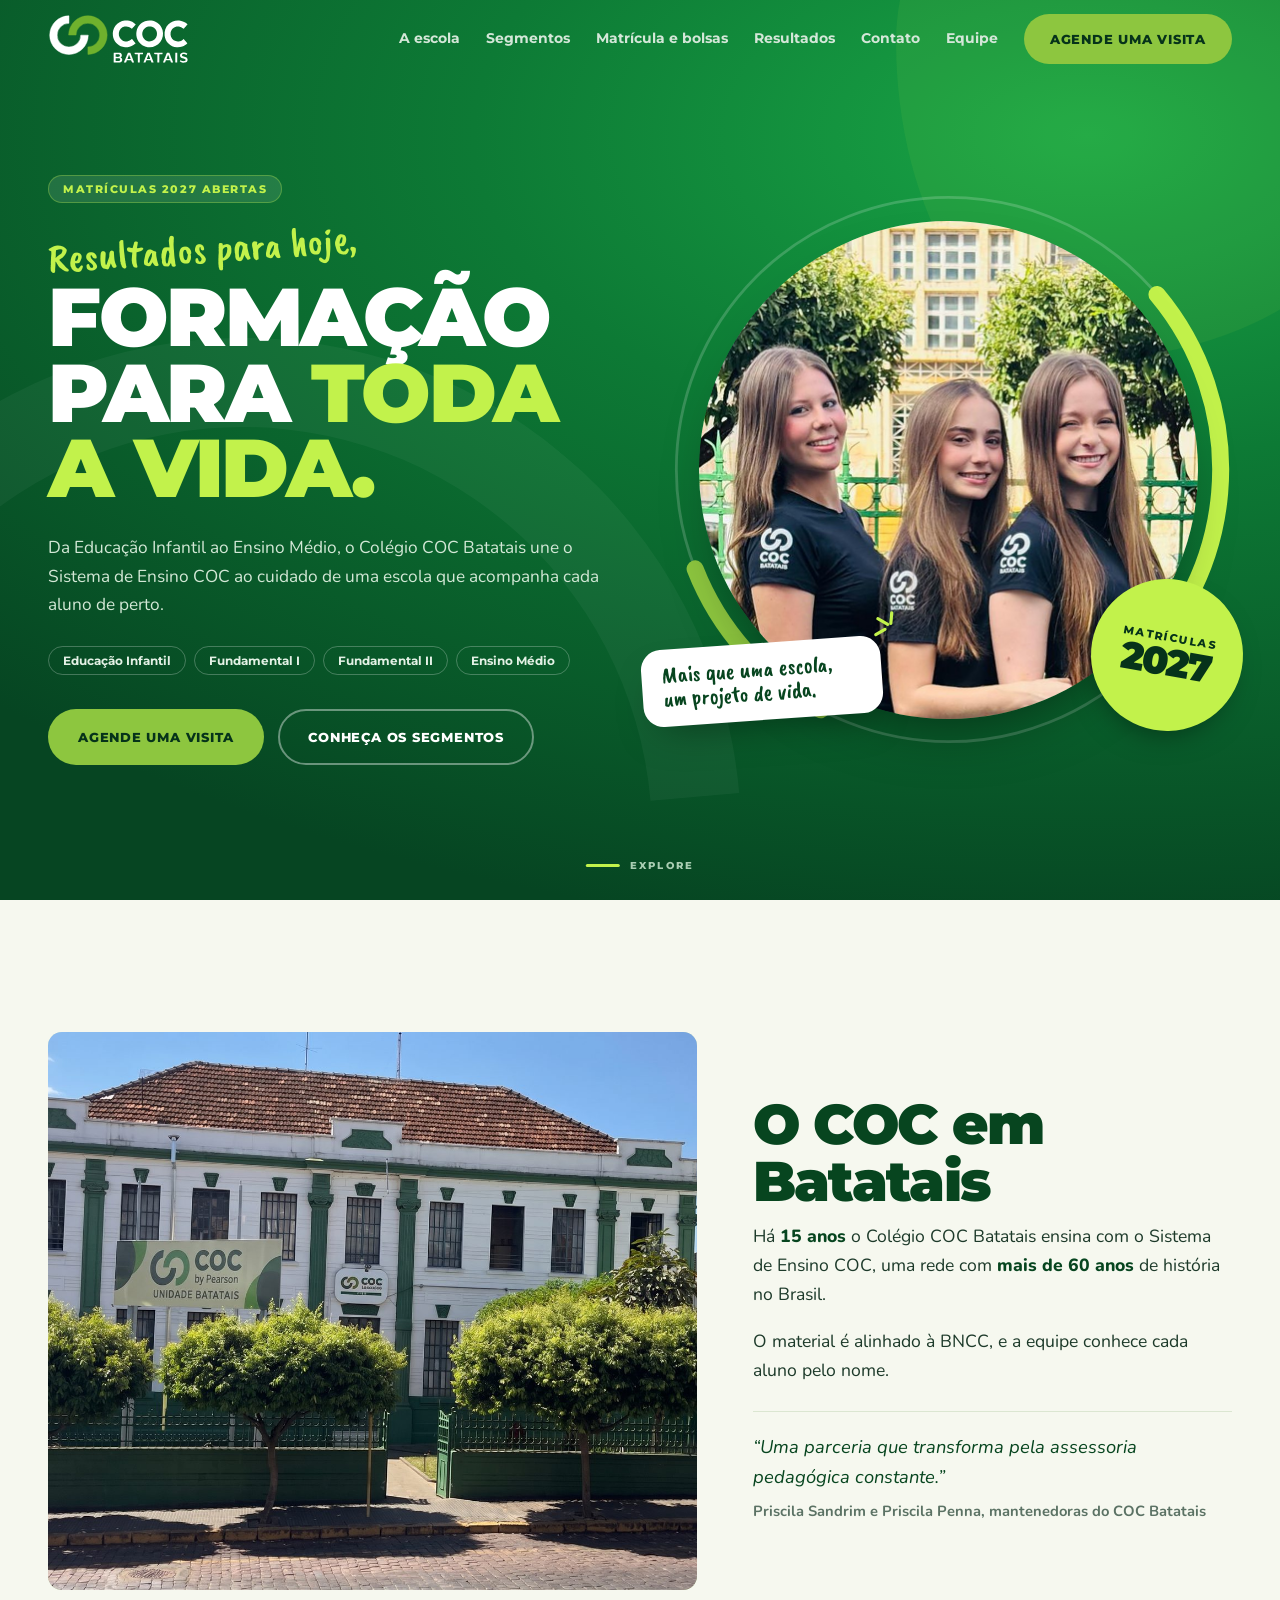
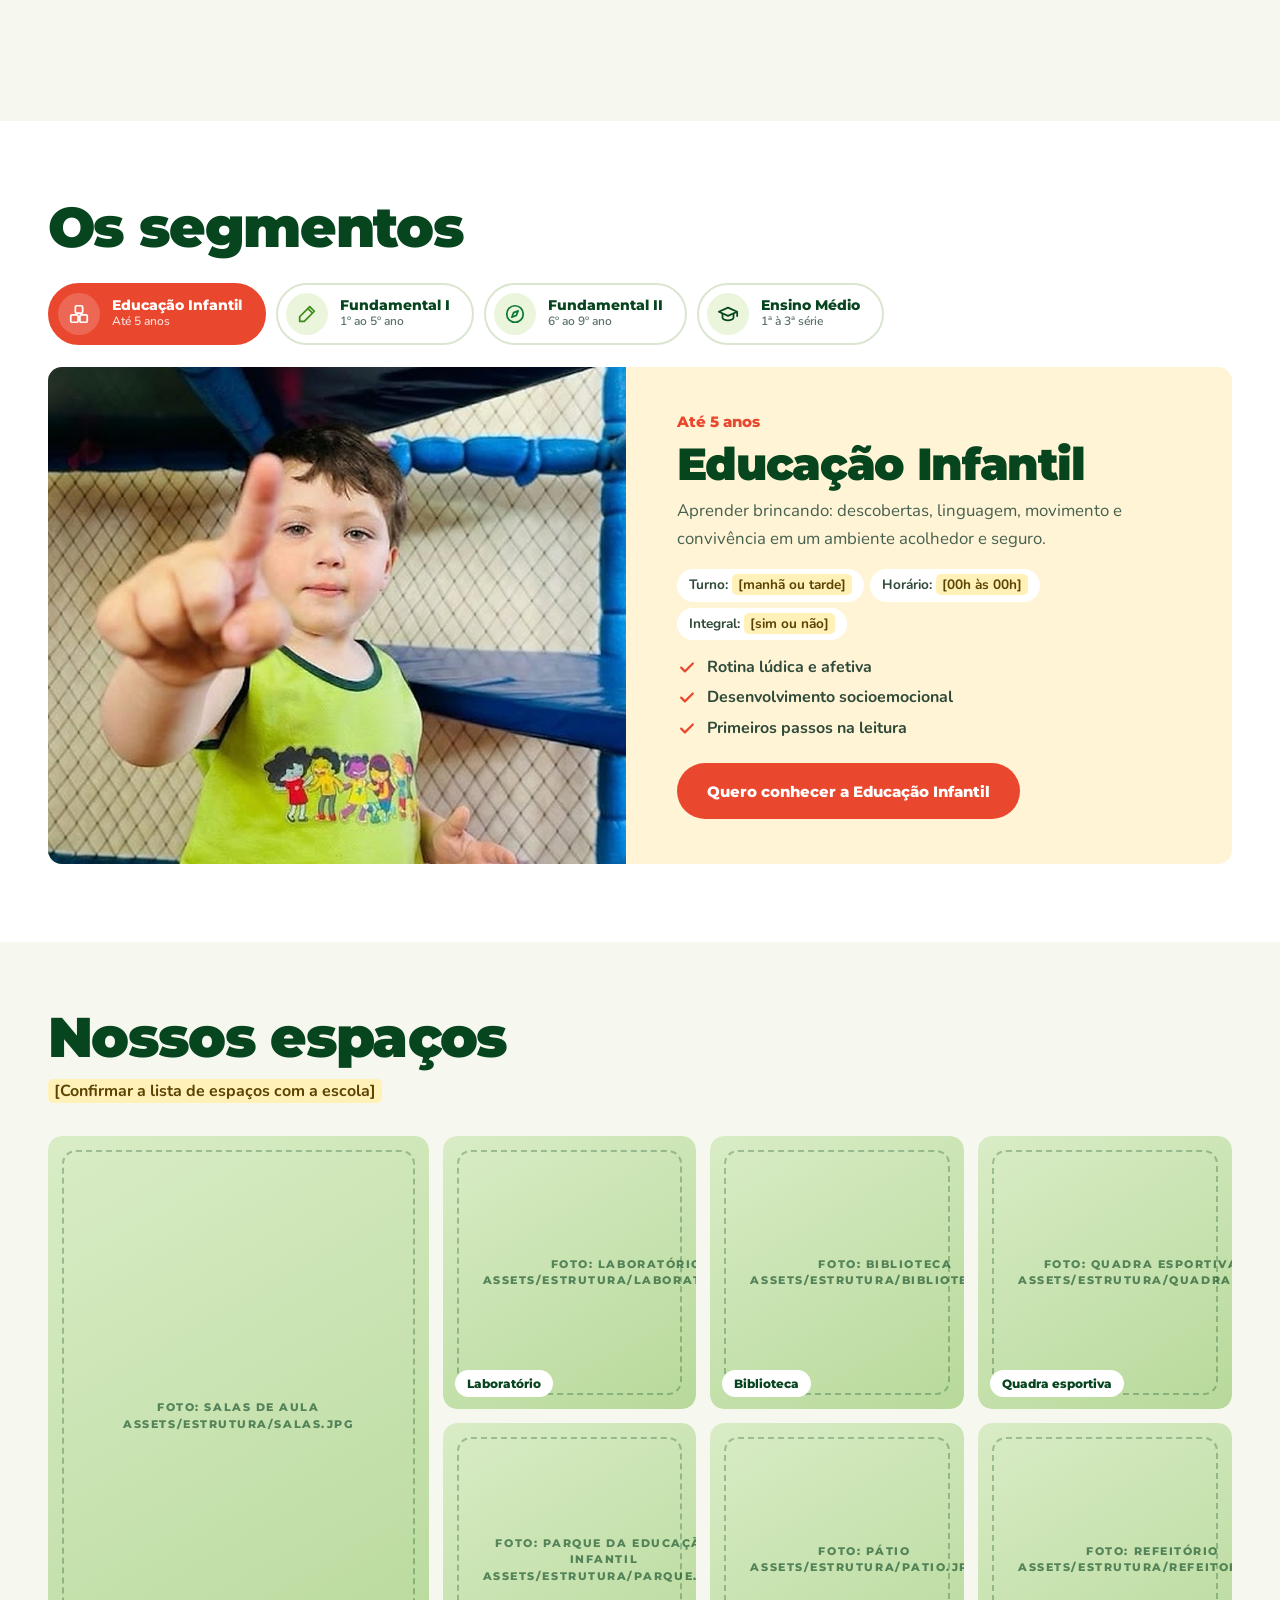
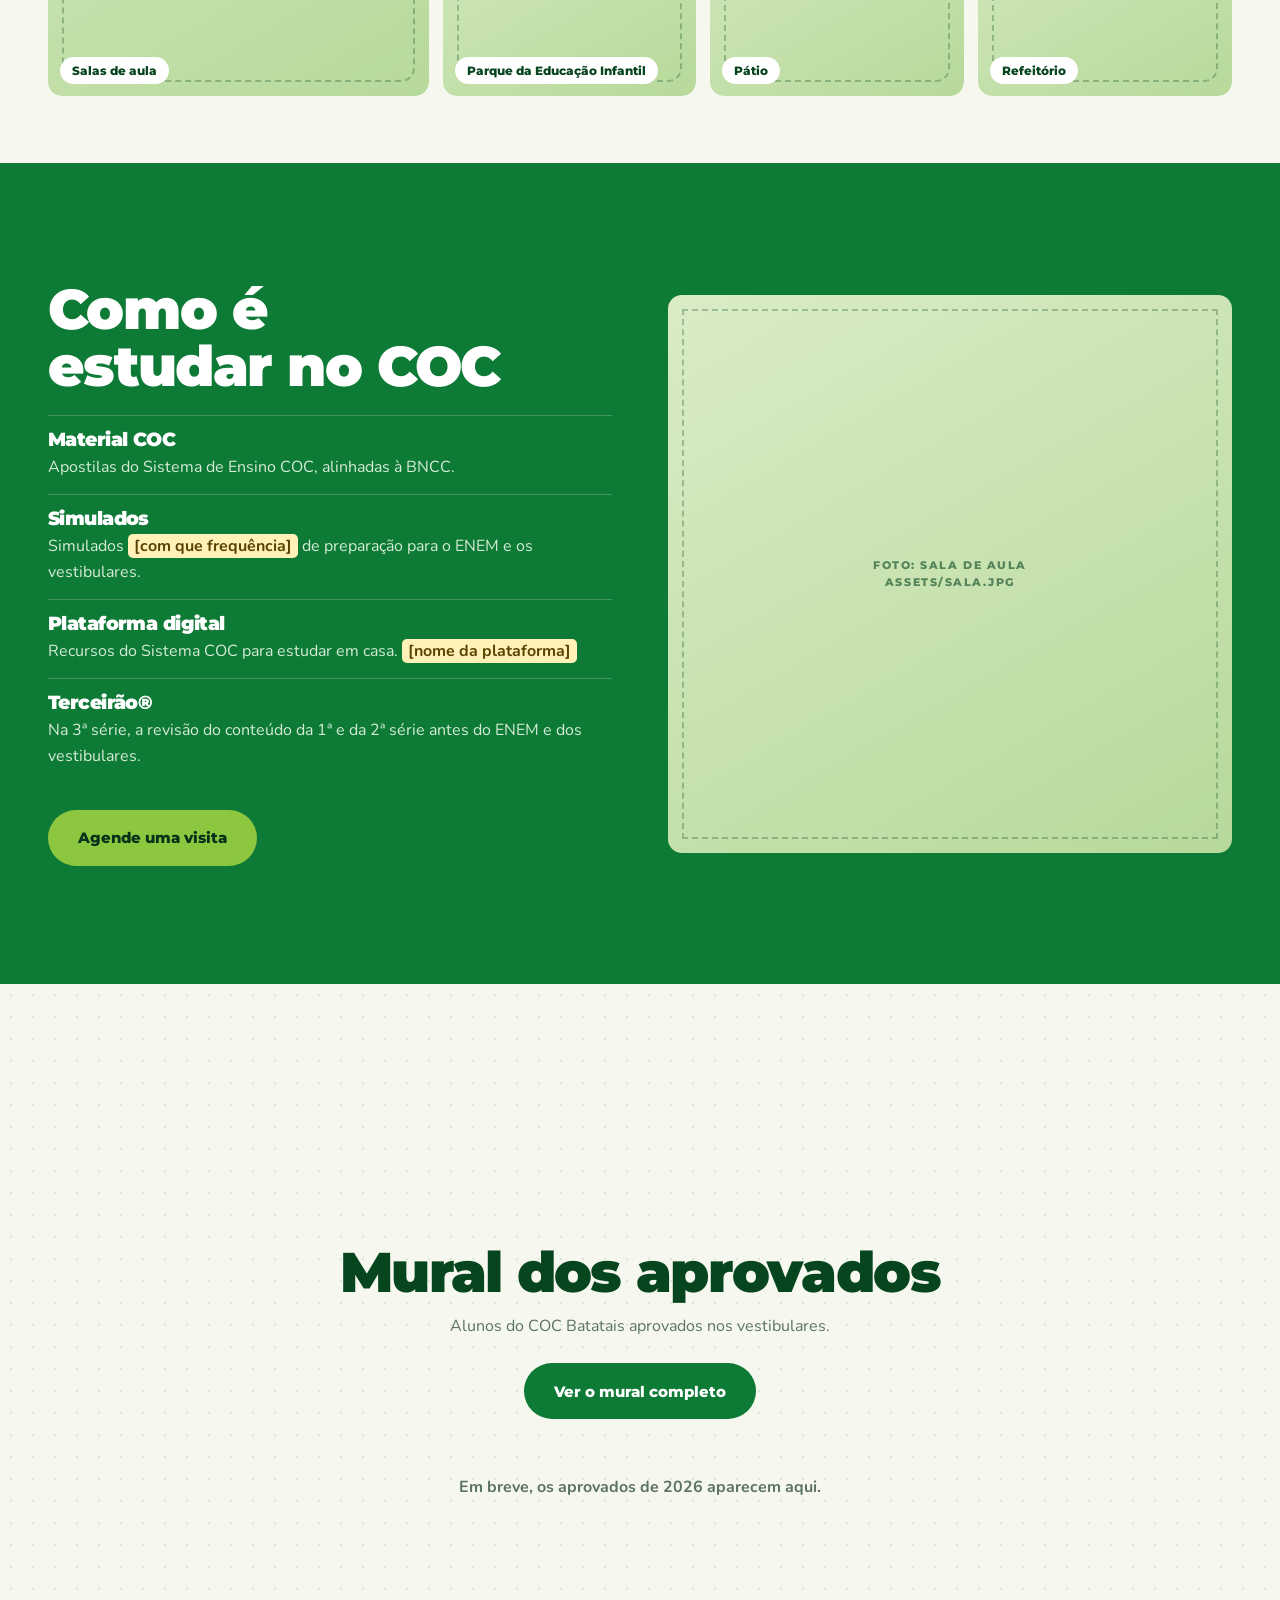
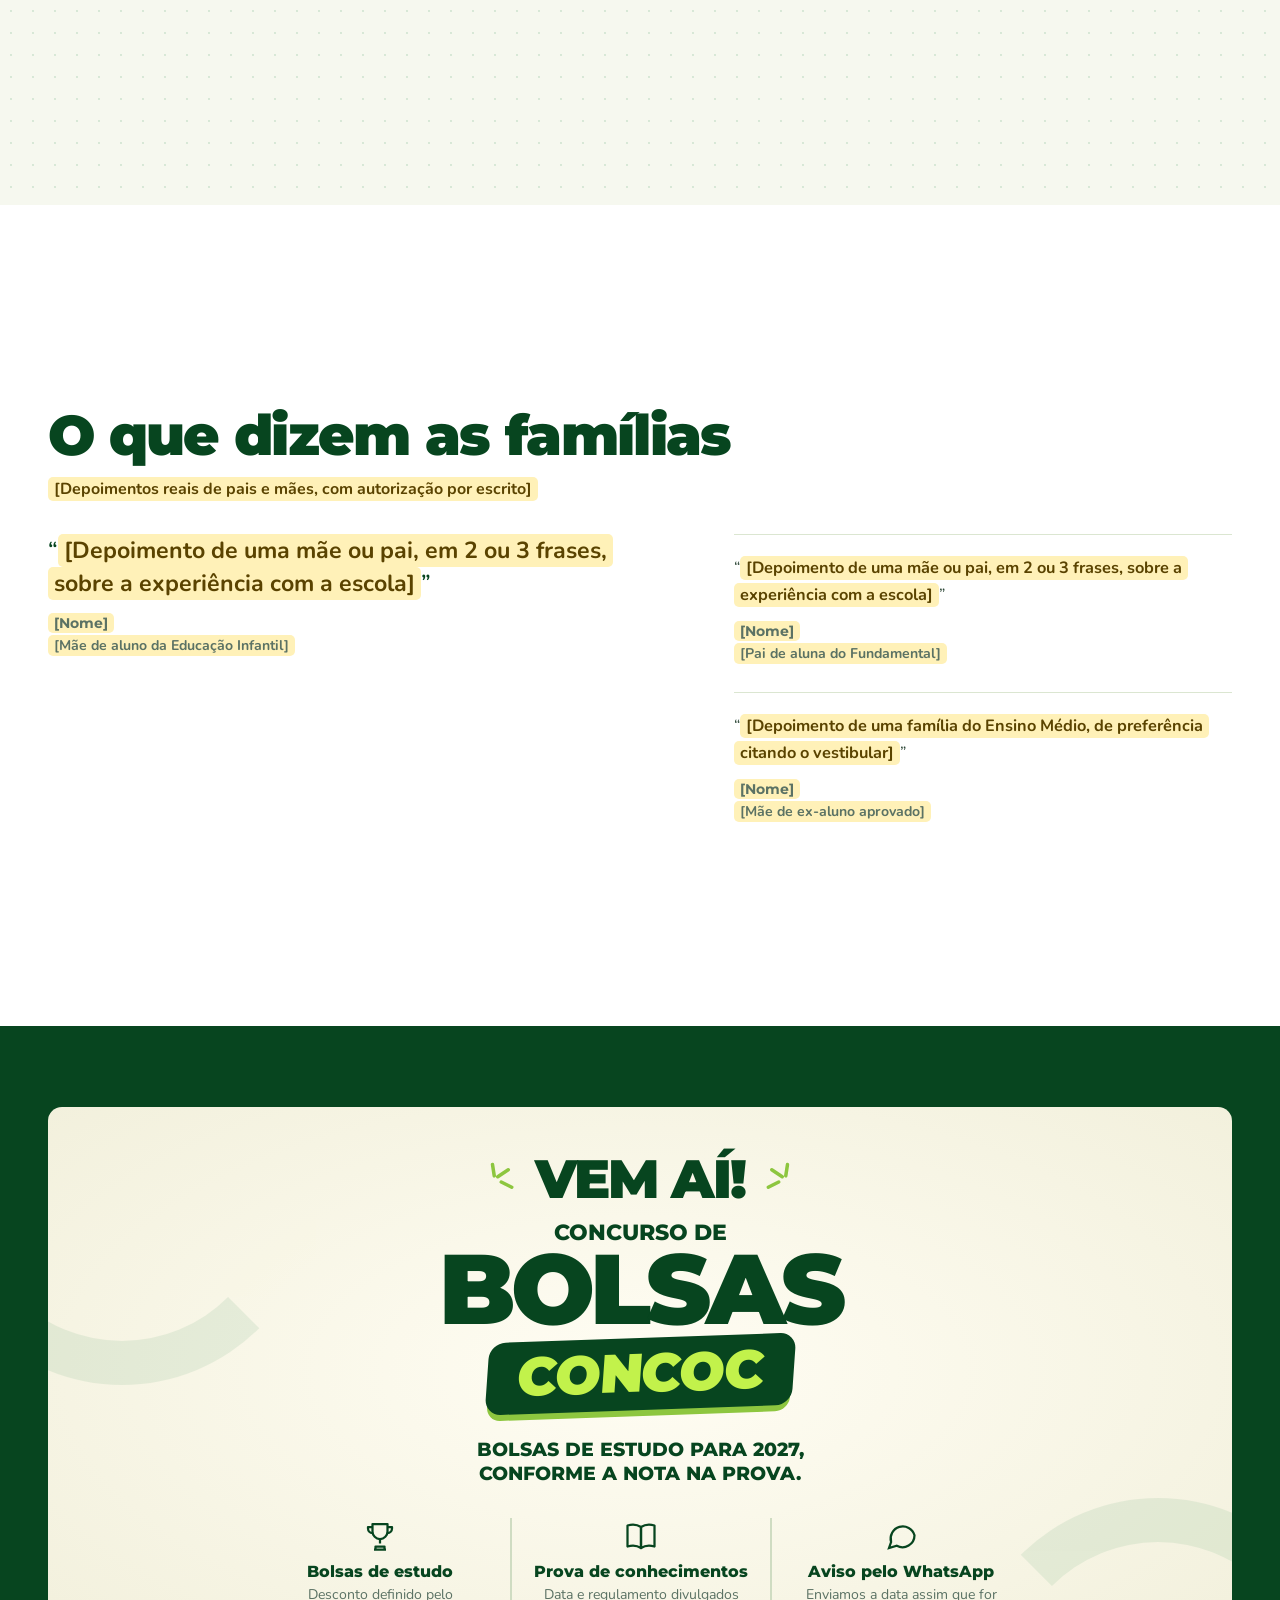
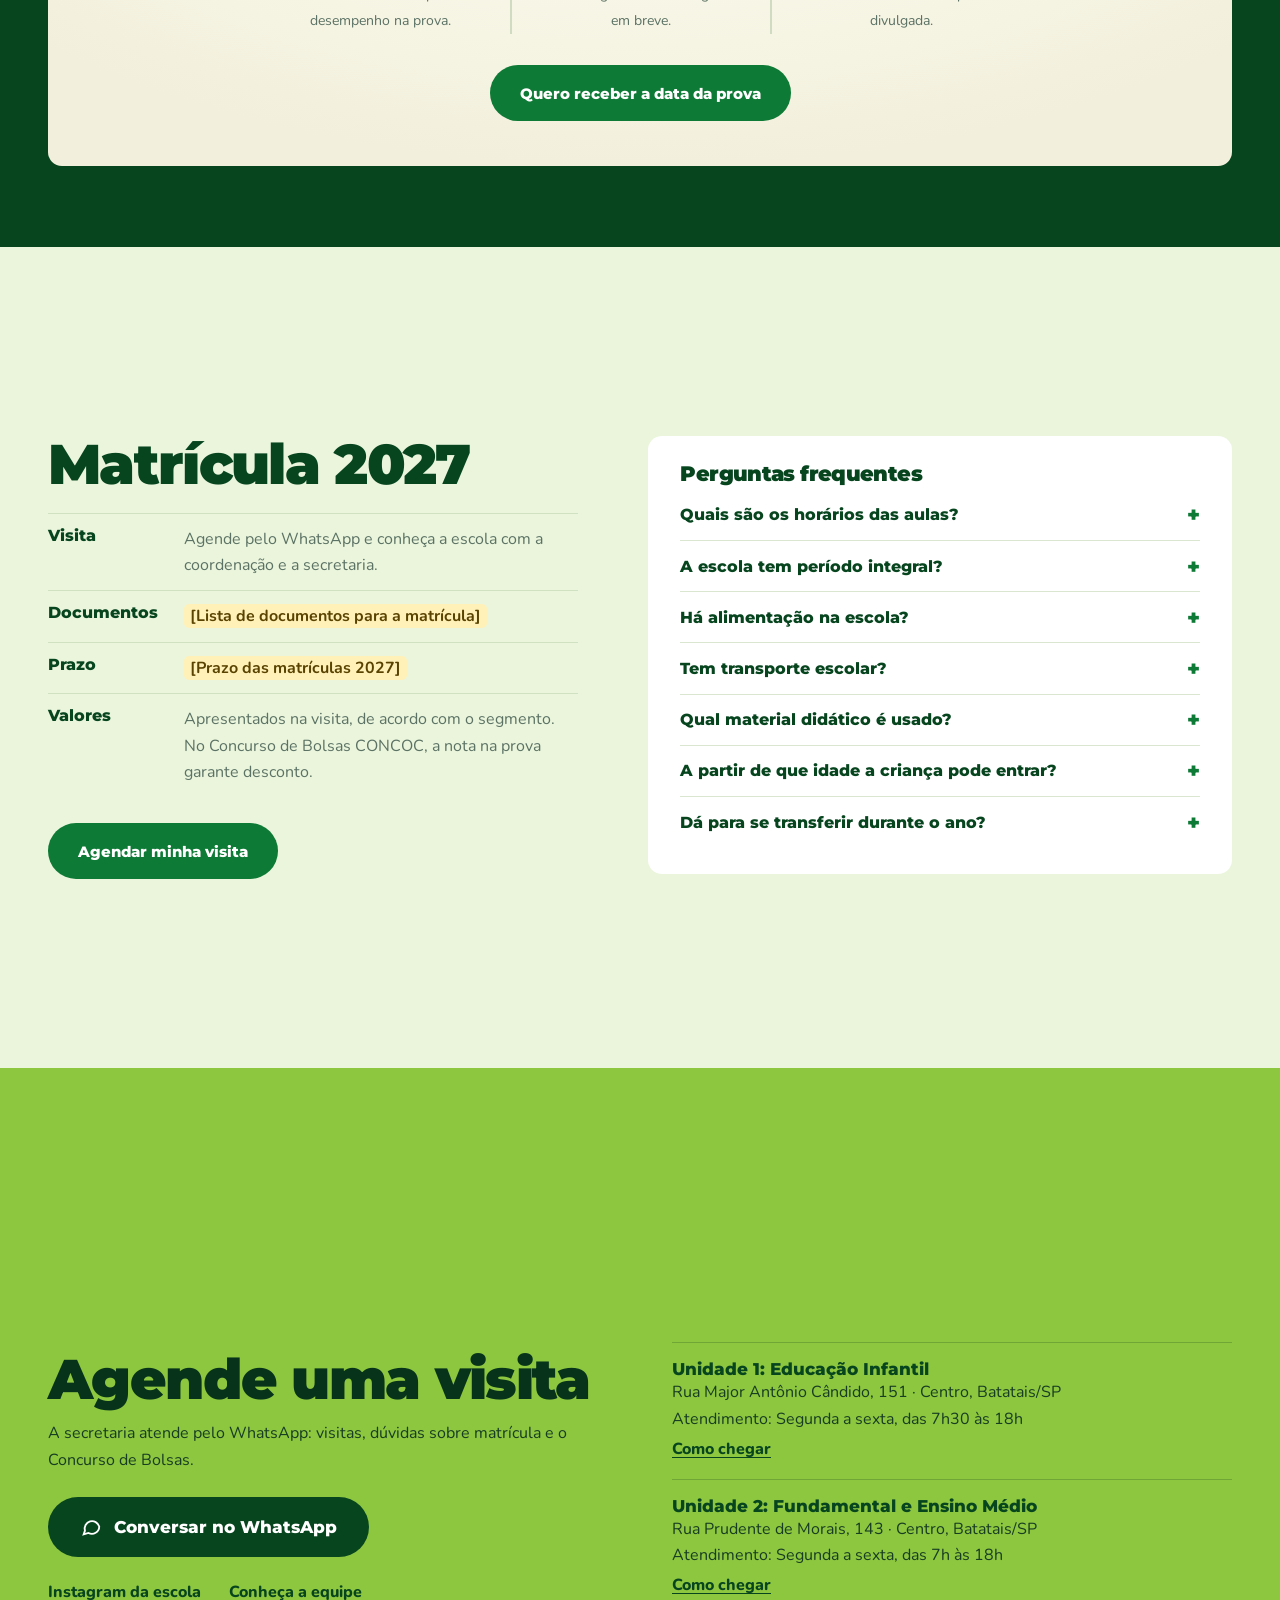
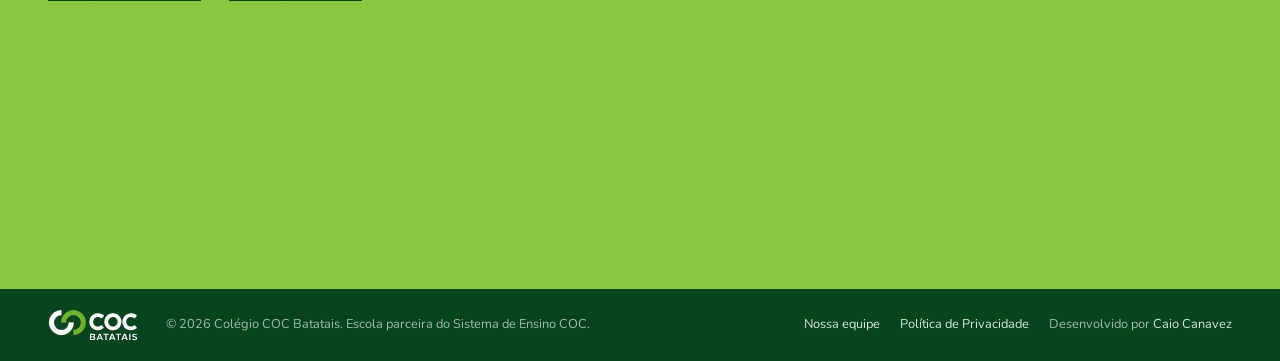
==== commit 55852835: "Cria o mural dos aprovados com painel de cadastro - aprovados.html: página do mural, com esteira inf" ====
--- a/index.html
+++ b/index.html
@@ -23,26 +23,134 @@
   <link rel="icon" type="image/svg+xml" href="assets/logo/simbolo-coc.svg">
   <link rel="preconnect" href="https://fonts.googleapis.com">
   <link rel="preconnect" href="https://fonts.gstatic.com" crossorigin>
-  <link href="https://fonts.googleapis.com/css2?family=Caveat+Brush&family=Montserrat:wght@700;800;900&family=Nunito:wght@400;600;700;800&display=swap" rel="stylesheet">
-  <link rel="stylesheet" href="assets/css/site.css">
+  <link href="https://fonts.googleapis.com/css2?family=Caveat+Brush&family=Montserrat:wght@600;700;800;900&family=Nunito:wght@400;500;600;700;800&display=swap" rel="stylesheet">
+  <style>
+    :root{--ink:#06331a;--deep:#07451f;--green:#0d7a35;--leaf:#12933a;--lime:#8dc63f;--lime-ink:#3d8a1a;--neon:#c2f24b;--mint:#eaf5dc;--cream:#f6f8ef;--white:#fff;--red:#e9472e;--sun:#ffd23f;--text:#1d3a2a;--muted:#5b7264;--line:#dbe6d1;--ease:cubic-bezier(.2,.7,.2,1)}
+    *{box-sizing:border-box}html{scroll-behavior:smooth;scroll-padding-top:90px;overflow-x:hidden}@supports(overflow:clip){html{overflow-x:clip}}body{margin:0;background:var(--cream);color:var(--text);font:16px/1.65 Nunito,sans-serif}main>section,footer{position:relative;overflow-x:clip}a{color:inherit;text-decoration:none}button{font:inherit}img{max-width:100%}.container{width:calc(100% - 40px);margin-inline:auto}h1,h2,h3,p{margin-top:0}h1,h2,h3{font-family:Montserrat,sans-serif;font-weight:900;line-height:1.02;letter-spacing:-.03em;color:var(--deep)}h1,h2{text-wrap:balance}h2{font-size:clamp(2.2rem,4.6vw,4rem);margin-bottom:18px}.link-arrow{display:inline-flex;align-items:center;gap:10px;min-height:56px;padding:0 6px;font:800 13px Montserrat,sans-serif;letter-spacing:.06em;text-transform:uppercase;color:var(--white);border-bottom:3px solid var(--neon);transition:color .2s var(--ease),gap .2s var(--ease)}.link-arrow:hover{color:var(--neon);gap:14px}.script{font-family:"Caveat Brush",cursive;font-weight:400;letter-spacing:0;text-transform:none;color:var(--lime-ink)}.lead{font-size:1.08rem;color:var(--muted);max-width:640px}.section{padding:120px 0}.center{text-align:center}.center .lead{margin-inline:auto}.tag{display:inline-flex;align-items:center;gap:8px;padding:7px 15px;border-radius:999px;background:var(--green);color:var(--white);font:800 11px/1.3 Montserrat,sans-serif;letter-spacing:.14em;text-transform:uppercase;margin-bottom:20px}.tag.on-dark{background:rgba(255,255,255,.1);color:var(--neon);box-shadow:inset 0 0 0 1px rgba(194,242,75,.3)}.btn{display:inline-flex;align-items:center;justify-content:center;gap:12px;min-height:56px;padding:0 28px;border-radius:999px;border:2px solid transparent;font:800 15px Montserrat,sans-serif;cursor:pointer;transition:background-color .2s var(--ease),color .2s var(--ease),border-color .2s var(--ease)}.btn:active{transform:scale(.98)}.btn-lime{background:var(--lime);color:var(--ink)}.btn-lime:hover{background:var(--neon)}.btn-green{background:var(--green);color:var(--white)}.btn-green:hover{background:var(--deep)}.btn-ghost{color:var(--white);border-color:rgba(255,255,255,.4)}.btn-ghost:hover{border-color:var(--neon);color:var(--neon)}.btn-accent{background:var(--accent);color:var(--white)}.btn-accent:hover{filter:brightness(.92)}.skip{position:fixed;z-index:999;top:8px;left:8px;background:var(--neon);color:var(--ink);padding:10px 14px;border-radius:10px;transform:translateY(-150%)}.skip:focus{transform:none}:focus-visible{outline:3px solid var(--neon);outline-offset:3px}[aria-disabled="true"]{opacity:.5;cursor:not-allowed}
+    header{position:sticky;top:0;z-index:100;background:var(--white);border-bottom:1px solid var(--line);transition:box-shadow .3s var(--ease)}header.scrolled{box-shadow:0 12px 30px -20px rgba(6,51,26,.55)}.nav{display:flex;align-items:center;justify-content:space-between;gap:24px;height:78px}.brand{display:inline-flex;align-items:center}.brand img{display:block;height:50px;width:auto}.navlinks{display:flex;align-items:center;gap:26px}.navlinks a:not(.btn){padding:6px 0;border-bottom:3px solid transparent;font:700 14px Montserrat,sans-serif;color:var(--deep);transition:border-color .2s var(--ease),color .2s var(--ease)}.navlinks a:not(.btn):hover,.navlinks a.active{border-color:var(--lime)}.navlinks .btn{min-height:50px;padding:0 24px}.menu-btn{display:none;width:48px;height:48px;border:0;border-radius:50%;background:var(--deep);color:var(--white);cursor:pointer;place-items:center;align-content:center}.menu-btn span{display:block;width:20px;height:2px;border-radius:2px;background:currentColor;transition:transform .25s var(--ease)}.menu-btn span+span{margin-top:6px}
+    .hero{display:grid;grid-template-columns:1fr 1fr;min-height:max(580px,calc(100svh - 79px))}.hero-left{position:relative;z-index:1;display:flex;flex-direction:column;justify-content:center;padding:80px 90px 80px 48px;background:radial-gradient(120% 100% at 0 0,#17a043,#0b6b30 55%,#064522);color:var(--white);border-radius:0 0 140px 0}.hero-left .tag{align-self:flex-start}.hero-left h1{font-size:clamp(2.6rem,4.4vw,4.6rem);line-height:.98;color:var(--white);margin-bottom:22px}.hero-left h1 em{display:block;font-style:normal;color:var(--neon)}.hero-left p{color:#d3e8d6;max-width:520px;font-size:1.06rem;margin-bottom:30px}.hero-actions{display:flex;gap:12px;flex-wrap:wrap}.hero-right{position:relative;margin-left:-140px}.hero-right .media-shell{position:absolute;inset:0}.seal{position:absolute;z-index:2;right:48px;bottom:48px;width:170px;height:170px;filter:drop-shadow(0 18px 24px rgba(0,0,0,.35))}.seal svg{display:block;width:100%;height:100%;animation:spin 18s linear infinite}.seal b{position:absolute;inset:0;display:grid;place-items:center;font:900 2.3rem/1 Montserrat,sans-serif;letter-spacing:-.03em;color:var(--ink)}@keyframes spin{to{transform:rotate(360deg)}}    .spark{display:inline-block;width:42px;color:var(--lime)}.spark svg{display:block;width:100%;height:auto}
+    .about{background:var(--cream)}.bento{display:grid;grid-template-columns:1.25fr 1fr .85fr;grid-template-areas:"text photo stat1" "text photo stat2" "quote photo photo2";gap:18px;margin-top:54px}.tile{border-radius:32px;padding:32px;position:relative;overflow:hidden}.t-text{grid-area:text;background:var(--white)}.t-text p{color:var(--muted)}.t-text p:last-child{margin-bottom:0}.t-text .script{display:block;font-size:2rem;line-height:1.05;margin-bottom:14px}.t-photo{grid-area:photo;padding:0;min-height:540px}.t-photo2{grid-area:photo2;padding:0;min-height:220px}.t-photo .media-shell,.t-photo2 .media-shell{position:absolute;inset:0}.chip{position:absolute;left:18px;bottom:18px;z-index:3;padding:8px 14px;border-radius:999px;background:var(--white);color:var(--deep);font:700 13px Nunito,sans-serif}.t-stat1{grid-area:stat1;background:var(--deep);color:var(--white)}.t-stat2{grid-area:stat2;background:var(--lime);color:var(--ink)}.t-stat1 b,.t-stat2 b{display:block;font:900 clamp(2.6rem,4vw,3.6rem)/1 Montserrat,sans-serif;letter-spacing:-.04em}.t-stat1 b{color:var(--neon)}.t-stat1 span,.t-stat2 span{display:block;margin-top:8px;font:700 .95rem/1.35 Montserrat,sans-serif}.t-stat1:after{content:"";position:absolute;right:-40px;bottom:-40px;width:140px;aspect-ratio:1;border-radius:50%;border:20px solid rgba(194,242,75,.14);border-top-color:transparent}.t-quote{grid-area:quote;background:var(--mint);display:flex;flex-direction:column;justify-content:center}.t-quote p{font:400 1.9rem/1.12 "Caveat Brush",cursive;color:var(--deep);margin-bottom:10px}.t-quote cite{font:700 .82rem Montserrat,sans-serif;font-style:normal;color:var(--muted)}
+    .segments{background:var(--white)}.seg-tabs{display:flex;flex-wrap:wrap;justify-content:center;gap:10px;margin:44px 0 30px}.seg-tab{--accent:var(--green);display:flex;align-items:center;gap:12px;padding:8px 22px 8px 8px;border-radius:999px;border:2px solid var(--line);background:var(--white);color:var(--deep);cursor:pointer;text-align:left;transition:background-color .25s var(--ease),border-color .25s var(--ease),color .25s var(--ease),transform .25s var(--ease)}.seg-tab:hover{border-color:var(--accent)}.seg-tab .ti{width:42px;height:42px;border-radius:50%;display:grid;place-items:center;background:var(--mint);color:var(--accent);flex:none;transition:background-color .25s,color .25s}.seg-tab .ti svg{width:22px;height:22px;stroke-width:1.9}.seg-tab b{display:block;font:800 14px/1.2 Montserrat,sans-serif}.seg-tab small{display:block;font:600 12px/1.3 Nunito,sans-serif;color:var(--muted)}.seg-tab[aria-selected="true"]{background:var(--accent);border-color:var(--accent);color:var(--white)}.seg-tab[aria-selected="true"] .ti{background:rgba(255,255,255,.18);color:var(--white)}.seg-tab[aria-selected="true"] small{color:rgba(255,255,255,.8)}.seg-panel{--accent:var(--green);--soft:var(--mint);display:grid;grid-template-columns:1fr 1.05fr;gap:60px;align-items:center;background:var(--soft);border-radius:40px;padding:50px;animation:panel-in .45s var(--ease)}.seg-panel[hidden]{display:none}@keyframes panel-in{from{opacity:0;transform:translateY(12px)}}.seg-photo{position:relative;width:100%;max-width:470px;aspect-ratio:1;justify-self:center}.seg-photo:before{content:"";position:absolute;inset:0;border-radius:50%;border:18px solid var(--accent);border-right-color:transparent;transform:rotate(-35deg)}.seg-photo .media-shell{position:absolute;inset:7%;border-radius:46% 54% 42% 58%/52% 44% 56% 48%}.seg-copy .age{display:block;margin-bottom:4px;color:var(--accent);font:800 15px Montserrat,sans-serif}.seg-copy h3{font-size:clamp(2.2rem,3.6vw,3.2rem);margin:14px 0 14px}.seg-copy p{color:#46604f;font-size:1.05rem}.seg-copy ul{list-style:none;padding:0;margin:20px 0 30px;display:grid;gap:4px}.seg-copy li{display:flex;gap:10px;font-weight:700;color:#304a3a}.seg-copy li svg{width:20px;flex:none;color:var(--accent);stroke-width:2.6}
+    .student{background:var(--green);color:var(--white);overflow:clip}.student:before{content:"";position:absolute;left:-140px;bottom:-160px;width:420px;aspect-ratio:1;border-radius:50%;border:60px solid rgba(194,242,75,.1);border-top-color:transparent;transform:rotate(-20deg)}.student-grid{display:grid;grid-template-columns:.85fr 1.15fr;gap:70px;align-items:start;position:relative}.student-head{position:sticky;top:120px}.student h2{color:var(--white)}.student-cta{margin-top:22px}.student .lead{color:#dcefd9}.terceirao{margin-top:30px;border-radius:28px;padding:26px 28px;background:var(--lime);color:var(--ink)}.terceirao strong{display:block;font:900 1.8rem/1 Montserrat,sans-serif;letter-spacing:-.03em;margin-bottom:8px}.terceirao p{margin:0;font-weight:700;color:#173d22}.features{list-style:none;margin:0;padding:0;display:grid;grid-template-columns:1fr 1fr;gap:10px 40px}.feature{padding:18px 0 4px;border-top:1px solid rgba(255,255,255,.22)}.feature h3{color:var(--white);font-size:1.3rem;margin:0 0 8px}.feature p{margin:0;color:#cfe6d2;font-size:.95rem}
+    .approved{background-color:var(--cream);background-image:radial-gradient(rgba(13,122,53,.13) 1.3px,transparent 1.4px);background-size:22px 22px}.wall{display:flex;flex-wrap:wrap;justify-content:center;align-items:flex-start;gap:44px 36px;margin-top:60px}.polaroid{--tilt:-2.5deg;width:min(290px,100%);background:var(--white);padding:14px 14px 24px;border-radius:6px;box-shadow:0 24px 44px -24px rgba(6,51,26,.5);transform:rotate(var(--tilt));transition:transform .35s var(--ease),box-shadow .35s var(--ease);position:relative}.polaroid:nth-child(3n+2){--tilt:2deg}.polaroid:nth-child(3n){--tilt:-1deg}.polaroid:before{content:"";position:absolute;top:-14px;left:50%;z-index:3;width:100px;height:28px;border-radius:3px;background:rgba(194,242,75,.75);transform:translateX(-50%) rotate(-3deg)}.polaroid .media-shell{aspect-ratio:4/5;border-radius:3px}.pol-cap{padding:16px 4px 0;text-align:center}.pol-cap .name{display:block;font:400 2.2rem/1 "Caveat Brush",cursive;color:var(--green)}.pol-cap .pill{display:inline-block;margin:10px 0;padding:6px 14px;border-radius:12px;background:var(--lime);color:var(--ink);font:900 1.1rem/1 Montserrat,sans-serif;text-transform:uppercase;transform:rotate(-2deg)}.pol-cap .course{display:block;font:800 1.05rem Montserrat,sans-serif;color:var(--deep);text-transform:uppercase}.pol-cap .inst{display:block;font-size:.9rem;font-weight:700;color:var(--muted)}.polaroid.next{display:flex;flex-direction:column;align-items:center;justify-content:center;gap:14px;min-height:430px;text-align:center;background:rgba(255,255,255,.75);border:3px dashed #b9d99a;box-shadow:none}.polaroid.next:before{display:none}.polaroid.next .plus{width:64px;height:64px;border-radius:50%;display:grid;place-items:center;background:var(--green);color:var(--white);font:900 2.2rem Montserrat,sans-serif}.polaroid.next h3{font-size:1.45rem;margin:0}.polaroid.next a{font:800 14px Montserrat,sans-serif;color:var(--green);text-decoration:underline;text-underline-offset:3px}
+    .scholarship{background:var(--deep);padding:100px 0}.poster{position:relative;overflow:hidden;text-align:center;border-radius:44px;padding:80px 32px;background:radial-gradient(70% 60% at 50% 40%,#fffdf3 0,#f2f0dc 100%)}.poster:before,.poster:after{content:"";position:absolute;width:300px;aspect-ratio:1;border-radius:50%;border:44px solid var(--green);opacity:.08}.poster:before{left:-120px;top:-110px;border-right-color:transparent}.poster:after{right:-120px;bottom:-120px;border-left-color:transparent}.poster>*{position:relative;z-index:1}.vem{display:flex;align-items:center;justify-content:center;gap:18px;font:900 clamp(2.6rem,6.5vw,5rem)/1 Montserrat,sans-serif;color:var(--deep);letter-spacing:-.04em;text-transform:uppercase}.vem .spark:first-child svg{transform:scaleX(-1)}.concoc-h{margin:16px 0 0;font-size:inherit;letter-spacing:0}.concoc-sub{display:block;font:800 clamp(1.2rem,2.2vw,1.7rem)/1 Montserrat,sans-serif;color:var(--deep);text-transform:uppercase}.concoc-title{display:block;font:900 clamp(4rem,11vw,8.6rem)/.85 Montserrat,sans-serif;color:var(--deep);letter-spacing:-.05em;text-transform:uppercase;margin-top:4px}.concoc-badge{display:inline-block;margin-top:6px;padding:8px 30px 10px;border-radius:16px;background:var(--deep);color:var(--neon);font:900 clamp(2.3rem,5.8vw,4.4rem)/1 Montserrat,sans-serif;letter-spacing:-.02em;transform:rotate(-2deg) skewX(-6deg);box-shadow:0 8px 0 -2px var(--lime)}.concoc-lead{margin:34px auto 0;font:800 clamp(1rem,1.8vw,1.3rem)/1.3 Montserrat,sans-serif;color:var(--deep);text-transform:uppercase}.concoc-lead .script{font-size:1.5em;display:inline-block;transform:rotate(-2deg)}.concoc-feats{display:grid;grid-template-columns:repeat(3,1fr);margin:46px auto 40px;max-width:780px}.concoc-feats>div{padding:0 22px}.concoc-feats>div+div{border-left:2px solid #cfdcc2}.concoc-feats .icon{width:44px;height:44px;margin:0 auto 12px;color:var(--deep)}.concoc-feats .icon svg{width:100%;height:100%;stroke-width:1.5}.concoc-feats strong{display:block;font:800 1rem Montserrat,sans-serif;color:var(--deep)}.concoc-feats span{font-size:.88rem;color:var(--muted)}
+    .exams{background:var(--white)}.cal-grid{display:grid;grid-template-columns:repeat(4,1fr);gap:22px;margin-top:54px}.cal{display:flex;flex-direction:column;text-align:center;background:var(--white);border:1px solid var(--line);border-radius:26px;overflow:hidden;box-shadow:0 20px 40px -28px rgba(6,51,26,.5);transition:transform .3s var(--ease)}.cal.done.visible{opacity:.6}.cal-top{position:relative;background:var(--deep);color:var(--white);padding:14px 10px;font:800 12px Montserrat,sans-serif;letter-spacing:.18em;text-transform:uppercase}.cal-top:before,.cal-top:after{content:"";position:absolute;top:-6px;width:12px;height:22px;border-radius:6px;background:var(--line)}.cal-top:before{left:28%}.cal-top:after{right:28%}.cal-day{font:900 4.8rem/1 Montserrat,sans-serif;letter-spacing:-.05em;color:var(--deep);margin:24px 0 2px}.cal-day.icon-day{display:grid;place-items:center;height:77px}.cal-day.icon-day svg{width:56px;height:56px;stroke-width:1.5;color:var(--green)}.cal-week{font-weight:700;color:var(--muted)}.cal-body{flex:1;display:flex;flex-direction:column;align-items:center;gap:8px;padding:12px 20px 24px}.cal .phase{padding:5px 13px;border-radius:999px;background:var(--mint);color:var(--green);font:800 11px Montserrat,sans-serif;letter-spacing:.1em;text-transform:uppercase}.cal .meta{font-size:.9rem;color:var(--muted)}.status{margin-top:auto;padding:7px 13px;border-radius:999px;font:800 11px Montserrat,sans-serif;letter-spacing:.06em;text-transform:uppercase;background:var(--lime);color:var(--ink)}.status.done{background:#d5ddd3;color:#58695e}.status.today{background:var(--red);color:var(--white)}.status.info{background:var(--mint);color:var(--green)}.exams .source{margin-top:26px;font-size:.8rem;color:#5b7264}
+    .contact{background:var(--lime);color:var(--ink);overflow:hidden}.contact:before,.contact:after{content:"";position:absolute;width:360px;aspect-ratio:1;border-radius:50%;border:52px solid rgba(6,51,26,.07)}.contact:before{left:-150px;top:-120px;border-right-color:transparent;transform:rotate(30deg)}.contact:after{right:-150px;bottom:-140px;border-left-color:transparent;transform:rotate(30deg)}.contact .container{position:relative;z-index:1}.contact h2{color:var(--ink)}.contact .lead{color:#21482a}.actions{display:grid;grid-template-columns:repeat(3,1fr);gap:20px;max-width:1040px;margin:48px auto 0}.action{display:flex;flex-direction:column;align-items:center;gap:8px;padding:36px 26px 30px;border-radius:30px;background:var(--white);color:var(--deep);transition:transform .3s var(--ease),box-shadow .3s var(--ease)}.action:not([aria-disabled="true"]):hover{box-shadow:0 26px 40px -24px rgba(6,51,26,.6)}.action .ai{width:74px;height:74px;border-radius:24px;display:grid;place-items:center;background:var(--deep);color:var(--neon);margin-bottom:10px}.action .ai svg{width:34px;height:34px;stroke-width:1.7}.action strong{font:900 1.3rem Montserrat,sans-serif}.action small{font-size:.9rem;color:var(--muted)}.action .go{margin-top:10px;font:800 14px Montserrat,sans-serif;color:var(--green);text-decoration:underline;text-underline-offset:3px}.action.primary{background:var(--deep);color:var(--white)}.action.primary .ai{background:var(--neon);color:var(--ink)}.action.primary small{color:#b9d4c0}.action.primary .go{color:var(--neon)}.units{display:grid;grid-template-columns:repeat(2,1fr);gap:14px;max-width:1040px;margin:20px auto 0}.unit{display:flex;align-items:center;gap:14px;padding:14px 20px 14px 14px;border-radius:22px;background:rgba(255,255,255,.55);color:var(--deep);text-align:left;transition:background-color .2s var(--ease)}a.unit:hover{background:var(--white)}.unit .pin{flex:none;display:grid;place-items:center;width:44px;height:44px;border-radius:14px;background:var(--deep);color:var(--neon)}.unit .pin svg{width:22px;height:22px;stroke-width:1.9}.unit div{display:flex;flex-direction:column;min-width:0;line-height:1.35}.unit strong{font:800 .95rem Montserrat,sans-serif}.unit span{font-size:.88rem;color:#2c4a36}.unit .go{margin-left:auto;flex:none;font:800 13px Montserrat,sans-serif;color:var(--green);text-decoration:underline;text-underline-offset:3px}@media(max-width:820px){.units{grid-template-columns:1fr;max-width:460px}.unit .go{display:none}}
+    .units+.info-row{margin-top:14px}
+    .info-row{display:flex;flex-wrap:wrap;justify-content:center;gap:12px;margin-top:34px}.info-chip{display:inline-flex;align-items:center;gap:10px;padding:10px 18px;border-radius:999px;background:rgba(255,255,255,.55);font-weight:700;color:var(--deep)}.info-chip svg{width:18px;height:18px;stroke-width:2}.h1-kicker{display:block;margin-bottom:18px;font:700 16px/1.4 Nunito,sans-serif;letter-spacing:0;color:#cfe8d4}.wa-float{display:none}@media(max-width:980px){body{padding-bottom:84px}.wa-float{position:fixed;left:16px;right:16px;bottom:14px;z-index:90;display:flex;align-items:center;justify-content:center;gap:10px;min-height:56px;border-radius:999px;background:var(--green);color:var(--white);font:800 15px Montserrat,sans-serif;box-shadow:0 16px 30px -12px rgba(6,51,26,.6);transition:transform .3s var(--ease),opacity .3s var(--ease)}.wa-float .wa-ico{width:22px;height:22px}.wa-float .wa-ico svg{width:100%;height:100%;stroke-width:2}.wa-float.is-hidden{opacity:0;transform:translateY(120%);pointer-events:none}.menu-open .wa-float{opacity:0;pointer-events:none}}
+    footer{background:var(--deep);color:#9fbaa6;padding:20px 0;font-size:.8rem}.foot{display:flex;align-items:center;justify-content:space-between;gap:10px 28px;flex-wrap:wrap}footer .brand img{height:32px}.foot .copy{flex:1}.f-links{display:flex;flex-wrap:wrap;align-items:center;gap:6px 20px}.f-links a{color:#d4e7d8;transition:color .2s}.f-links a:hover{color:var(--neon)}@media(max-width:620px){.foot{flex-direction:column;text-align:center}.foot .copy{flex:none}.f-links{justify-content:center}}
+    .media-shell{position:relative;overflow:hidden;background:linear-gradient(150deg,#d9ecc6,#b7d99a)}.media-shell img{display:block;width:100%;height:100%;object-fit:cover;object-position:center top;opacity:0;transition:opacity .5s var(--ease)}.media-shell.is-loaded img{opacity:1}.media-shell.is-empty img{display:none}.media-shell.is-empty:before{content:attr(data-label);position:absolute;inset:14px;border:2px dashed rgba(7,69,31,.28);border-radius:inherit;display:grid;place-items:center;text-align:center;padding:24px;white-space:pre-line;color:rgba(7,69,31,.6);font:800 11px/1.5 Montserrat,sans-serif;letter-spacing:.14em;text-transform:uppercase}    .reveal{opacity:0;transform:translateY(18px) scale(.94) rotate(-1deg);transition:opacity .6s var(--ease) var(--reveal-delay,0ms),transform .6s var(--ease) var(--reveal-delay,0ms)}.reveal.visible{opacity:1;transform:none}
+    .todo{background:#fff1b8;color:#5a4300;border-radius:5px;padding:1px 6px;font-weight:700;-webkit-box-decoration-break:clone;box-decoration-break:clone}
+    .seg-info{display:flex;flex-wrap:wrap;gap:6px;margin:2px 0 4px}.seg-info>span{padding:5px 12px;border-radius:999px;background:var(--white);font-size:.85rem;font-weight:700;color:#304a3a}.seg-copy .seg-extra{margin:-12px 0 18px;font-size:.88rem;color:#46604f}
+    .structure{background:var(--cream)}.gallery{display:grid;grid-template-columns:1.5fr 1fr 1fr 1fr;grid-template-rows:repeat(2,minmax(0,1fr));gap:14px;height:clamp(380px,52vh,560px);margin-top:40px}.space{position:relative;margin:0;border-radius:24px;overflow:hidden}.space.big{grid-row:span 2}.space .media-shell{position:absolute;inset:0}.space figcaption{position:absolute;left:12px;bottom:12px;z-index:3;padding:6px 12px;border-radius:999px;background:var(--white);color:var(--deep);font:800 12px Montserrat,sans-serif}
+    .approved-grid{display:grid;grid-template-columns:.8fr 1.2fr;gap:60px;align-items:center}.approved-grid .wall{margin-top:0}.approved-head .btn{margin-top:8px}
+    .voices{background:var(--white)}.voice-grid{display:grid;grid-template-columns:repeat(3,1fr);gap:20px;margin-top:44px}.voice{position:relative;margin:0;padding:36px 30px 28px;border-radius:28px;background:var(--cream)}.voice .qm{position:absolute;top:-6px;left:24px;font:900 5rem/1 Montserrat,sans-serif;color:var(--lime)}.voice blockquote{margin:14px 0 20px;font-size:1.02rem;color:#304a3a}.voice figcaption strong{display:block;font:800 1rem Montserrat,sans-serif;color:var(--deep)}.voice figcaption span{font-size:.88rem;color:var(--muted)}
+    .enroll{background:var(--mint)}.enroll-grid{display:grid;grid-template-columns:1fr 1.1fr;gap:70px;align-items:start}.steps{list-style:none;padding:0;margin:28px 0 30px;display:grid;gap:18px}.steps li{display:grid;grid-template-columns:34px 1fr;gap:12px;align-items:start}.steps b{color:var(--green);font:900 2rem/1.1 Montserrat,sans-serif}.steps strong{display:block;margin:4px 0 2px;font:800 1.1rem Montserrat,sans-serif;color:var(--deep)}.steps span{color:var(--muted)}.faq{background:var(--white);border-radius:28px;padding:28px 32px}.faq h3{font-size:1.3rem;margin-bottom:6px}.faq details{border-bottom:1px solid var(--line)}.faq details:last-child{border-bottom:0}.faq summary{display:flex;justify-content:space-between;align-items:center;gap:16px;padding:14px 0;cursor:pointer;list-style:none;font:800 .98rem Montserrat,sans-serif;color:var(--deep)}.faq summary::-webkit-details-marker{display:none}.faq summary:after{content:"+";flex:none;font:900 1.3rem Montserrat,sans-serif;color:var(--green)}.faq details[open] summary:after{content:"−"}.faq details p{margin:0 0 16px;color:var(--muted)}
+    @media(max-width:980px){.gallery{grid-template-columns:1fr 1fr;grid-template-rows:none;grid-auto-rows:170px;height:auto}.space.big{grid-column:span 2;grid-row:span 1}.approved-grid{grid-template-columns:1fr;gap:40px}.approved-head{text-align:center}.approved-head .lead{margin-inline:auto}.voice-grid{grid-template-columns:1fr}.enroll-grid{grid-template-columns:1fr;gap:40px}.faq{padding:22px 20px}}
+    @media(min-width:951px){.container{width:calc(100% - 96px)}}
+    @media(max-width:1100px){.navlinks{gap:18px}.cal-grid{grid-template-columns:1fr 1fr}}
+    @media(max-width:980px){.menu-btn{display:grid}.navlinks{position:absolute;top:100%;left:0;right:0;flex-direction:column;align-items:stretch;gap:0;padding:6px 20px 20px;background:var(--white);border-bottom:1px solid var(--line);box-shadow:0 24px 40px -24px rgba(6,51,26,.5);opacity:0;visibility:hidden;transform:translateY(-6px);transition:opacity .2s var(--ease),transform .25s var(--ease),visibility 0s linear .25s}.menu-open .navlinks{opacity:1;visibility:visible;transform:none;transition:opacity .25s var(--ease),transform .3s var(--ease),visibility 0s}.navlinks a:not(.btn){padding:14px 0;border-bottom:1px solid var(--line);font-size:15px}.navlinks a:not(.btn):hover,.navlinks a.active{border-color:var(--line);color:var(--lime-ink)}.navlinks .btn{margin-top:14px}.menu-open .menu-btn span:first-child{transform:translateY(4px) rotate(45deg)}.menu-open .menu-btn span:last-child{transform:translateY(-4px) rotate(-45deg)}.hero{grid-template-columns:1fr;min-height:0}.hero-left{padding:56px 20px 70px;border-radius:0 0 60px 0}.hero-right{margin:-60px 0 0;height:400px}.seal{width:130px;height:130px;right:20px;bottom:20px}.seal b{font-size:1.8rem}.bento{grid-template-columns:1fr 1fr;grid-template-areas:"text text" "photo stat1" "photo stat2" "quote photo2"}.t-photo{min-height:420px}.seg-panel{grid-template-columns:1fr;gap:34px;padding:34px}.student-grid{grid-template-columns:1fr;gap:40px}.student-head{position:static}.actions{grid-template-columns:1fr;max-width:460px}}
+    @media(max-width:620px){.container{width:calc(100% - 32px)}.section{padding:84px 0}.nav{height:68px}.brand img{height:42px}.btn{width:100%}.hero-left{padding:46px 16px 66px}.hero-actions{display:grid}.hero-right{height:320px}.bento{grid-template-columns:1fr;grid-template-areas:"text" "photo" "stat1" "stat2" "quote" "photo2"}.t-photo{min-height:360px}.tile{padding:26px}.seg-tabs{display:grid;grid-template-columns:1fr 1fr;gap:8px}.seg-tab{justify-content:center;text-align:center;padding:12px 10px}.seg-tab .ti,.seg-tab small{display:none}.seg-panel{padding:26px 20px;border-radius:30px}.seg-photo:before{border-width:12px}.features{grid-template-columns:1fr}.feature{padding:16px 0 4px}.wall{gap:40px}.polaroid.next{min-height:0;padding:36px 20px}.action{display:grid;grid-template-columns:56px 1fr;column-gap:16px;align-items:center;text-align:left;padding:20px;gap:2px 16px}.action .ai{grid-row:1/3;width:56px;height:56px;margin:0;border-radius:18px}.action .ai svg{width:28px;height:28px}.action .go{display:none}.poster{padding:56px 20px;border-radius:30px}.concoc-feats{grid-template-columns:1fr;gap:24px}.concoc-feats>div+div{border-left:0;border-top:2px solid #cfdcc2;padding-top:24px}.vem .spark{width:30px}.cal-grid{grid-template-columns:1fr 1fr;gap:12px}.cal-day{font-size:3.2rem;margin-top:16px}.cal-day.icon-day{height:51px}.cal-day.icon-day svg{width:40px;height:40px}.cal-body{padding:10px 10px 18px}.cal .phase{font-size:9.5px;padding:5px 9px}.cal-top{font-size:10.5px;letter-spacing:.12em}}
+    /* Desktop: cada seção ocupa exatamente uma tela abaixo do cabeçalho (79px) */
+    @media(min-width:981px) and (min-height:600px){
+      html{scroll-padding-top:79px}
+      .section,.scholarship{min-height:calc(100svh - 79px);display:flex;flex-direction:column;justify-content:center;padding:clamp(36px,5.5vh,72px) 0}
+      h2{font-size:clamp(2rem,6.2vh,3.6rem);margin-bottom:12px}.tag{margin-bottom:14px}.lead{font-size:1rem}
+      .bento{margin-top:clamp(20px,3.5vh,40px);height:clamp(380px,calc(100svh - 79px - 11vh - 150px),580px);grid-template-rows:repeat(3,minmax(0,1fr))}.t-photo,.t-photo2{min-height:0}.tile{padding:clamp(20px,3vh,30px)}.t-text p{font-size:.95rem}.t-text .script{font-size:1.7rem}.t-quote p{font-size:1.5rem}.t-stat1 b,.t-stat2 b{font-size:clamp(2.2rem,5.4vh,3.4rem)}
+      .seg-tabs{margin:clamp(16px,3vh,32px) 0 clamp(14px,2.5vh,24px)}.seg-panel{padding:clamp(24px,4vh,44px) 48px;gap:48px}.seg-photo{max-width:clamp(300px,calc(100svh - 8vh - 300px),440px)}.seg-copy h3{font-size:clamp(1.9rem,5vh,3rem);margin:10px 0}.seg-copy ul{margin:14px 0 22px}
+      .features{gap:12px}.feature{padding:clamp(12px,2vh,18px) 0 2px}.feature h3{font-size:1.15rem;margin-bottom:4px}.feature p{font-size:.9rem}.terceirao{margin-top:20px;padding:20px 24px}.terceirao strong{font-size:1.5rem}
+      .wall{margin-top:clamp(24px,4vh,48px)}.polaroid{width:clamp(210px,30vh,270px);padding:12px 12px 18px}.pol-cap{padding-top:10px}.pol-cap .name{font-size:1.8rem}.pol-cap .pill{font-size:.95rem;margin:6px 0}.polaroid.next{min-height:0;align-self:stretch}
+      .poster{padding:clamp(32px,5vh,64px) 32px}.vem{font-size:clamp(2.2rem,6vh,4.2rem)}.concoc-sub{margin-top:8px;font-size:clamp(1rem,2.4vh,1.5rem)}.concoc-title{font-size:clamp(3.4rem,11vh,7.6rem)}.concoc-badge{font-size:clamp(2rem,6vh,3.8rem)}.concoc-lead{margin-top:clamp(16px,3vh,30px);font-size:clamp(.95rem,2.2vh,1.2rem)}.concoc-feats{margin:clamp(18px,3.5vh,40px) auto}.concoc-feats .icon{width:36px;height:36px;margin-bottom:8px}
+      .cal-grid{margin-top:clamp(24px,4vh,48px)}.cal-day{font-size:clamp(3rem,8vh,4.6rem);margin-top:16px}.exams .source{margin-top:16px}
+      .gallery{height:clamp(320px,calc(100svh - 79px - 11vh - 150px),560px);margin-top:clamp(20px,3.5vh,40px)}.voice-grid{margin-top:clamp(20px,3.5vh,40px)}.steps{margin:clamp(14px,2.5vh,28px) 0;gap:clamp(10px,1.8vh,18px)}.faq{padding:clamp(18px,3vh,28px) 32px}.faq summary{padding:clamp(8px,1.4vh,14px) 0}
+      .actions{margin-top:clamp(24px,4vh,44px)}.action{padding:clamp(22px,3.4vh,34px) 24px}.action .ai{width:62px;height:62px;margin-bottom:6px}.info-row{margin-top:clamp(18px,3vh,30px)}.units{margin-top:clamp(14px,2.4vh,24px)}.units+.info-row{margin-top:14px}
+    }
+    @media(min-width:981px) and (min-height:600px) and (max-height:800px){
+      .section,.scholarship{padding:28px 0}.seg-copy p{font-size:.95rem;margin-bottom:8px}.seg-copy ul{margin:4px 0 10px}.seg-copy li{font-size:.9rem}.seg-info>span{padding:3px 10px;font-size:.78rem}.seg-copy .seg-extra{margin:-6px 0 12px;font-size:.82rem}.polaroid{width:190px}.pol-cap .name{font-size:1.5rem}.concoc-feats span{display:none}.cal-day{font-size:2.8rem;margin-top:12px}.cal-body{padding-bottom:16px}
+    }
+    #inicio{scroll-margin-top:200px}
+    @media(prefers-reduced-motion:reduce){html{scroll-behavior:auto}*,*:before,*:after{animation-duration:.01ms!important;animation-iteration-count:1!important;transition-duration:.01ms!important}.reveal{opacity:1!important;transform:none!important}.seal svg{animation:none}}
+    /* ===== Proposta: 6 alterações ===== */
+    .center{text-align:left}.center .lead{margin-inline:0}.seg-tabs{justify-content:flex-start}
+    .tile,.voice,.faq,.seg-panel,.poster,.space,.gallery .media-shell{border-radius:14px}
+    .hero-left h1{font-size:clamp(2.3rem,3.6vw,3.8rem);line-height:1.02}.h1-kicker{font:800 1.05rem/1.4 Montserrat,sans-serif;color:var(--neon)}
+    .hero-note{margin:18px 0 0;font-size:.98rem;color:#d3e8d6}.hero-note b{color:var(--white)}
+    .about-grid{display:grid;grid-template-columns:1.15fr .85fr;gap:56px;align-items:center}.about-photo{position:relative;border-radius:14px;overflow:hidden;height:clamp(360px,62vh,620px)}.about-photo .media-shell{position:absolute;inset:0}
+    .about-copy p{font-size:1.1rem}.about-copy strong{color:var(--deep);font-weight:800}.about-quote{margin:26px 0 0;padding-top:20px;border-top:1px solid var(--line)}.about-quote p{font-size:1.15rem;font-style:italic;color:var(--deep);margin-bottom:6px}.about-quote cite{font-style:normal;font-weight:700;font-size:.92rem;color:var(--muted)}
+    .student:before{display:none}.study-grid{display:grid;grid-template-columns:1fr 1fr;gap:56px;align-items:center}.study-list{list-style:none;margin:20px 0 26px;padding:0}.study-list li{padding:14px 0;border-top:1px solid rgba(255,255,255,.22)}.study-list h3{color:var(--white);font-size:1.2rem;margin:0 0 4px}.study-list p{margin:0;color:#d6ecd9}.study-photo{position:relative;border-radius:14px;overflow:hidden;height:clamp(340px,62vh,600px)}.study-photo .media-shell{position:absolute;inset:0}
+    .wall{justify-content:flex-start}.wall .polaroid:only-child{width:clamp(250px,40vh,330px)}
+    .voice-grid{grid-template-columns:1.25fr 1fr;gap:26px 64px}.voice{padding:0;background:none;border-radius:0}.voice:first-child{grid-row:span 2}.voice:first-child blockquote{font-size:1.45rem;line-height:1.45;font-weight:600;color:var(--deep)}.voice:nth-child(n+2){padding-top:20px;border-top:1px solid var(--line)}.voice blockquote{margin:0 0 12px}
+    .facts{margin:20px 0 26px}.facts div{display:grid;grid-template-columns:120px 1fr;gap:16px;padding:12px 0;border-top:1px solid #cfe1c0}.facts dt{font:800 1rem Montserrat,sans-serif;color:var(--deep)}.facts dd{margin:0;color:var(--muted)}
+    .contact:before,.contact:after{display:none}.contact-grid{display:grid;grid-template-columns:1fr 1fr;gap:64px;align-items:center}.contact .lead{color:#173d22}
+    .btn-deep{background:var(--deep);color:var(--white)}.btn-deep:hover{background:var(--ink)}.btn-wa{min-height:60px;padding:0 30px;font-size:17px;margin-top:8px}.btn-wa svg{width:22px;height:22px;stroke-width:2}.btn-wa>span{display:inline-flex}
+    .contact-links{display:flex;flex-wrap:wrap;gap:10px 28px;margin:22px 0 0}.contact-links a{font-weight:800;color:var(--deep);text-decoration:underline;text-underline-offset:3px}.contact-links a[aria-disabled="true"]{opacity:.55}
+    .place{padding:16px 0;border-top:1px solid rgba(6,51,26,.22)}.places>.place:last-child{border-bottom:1px solid rgba(6,51,26,.22)}.place strong{display:block;font:800 1.05rem Montserrat,sans-serif;color:var(--deep)}.place>span{display:block;color:#173d22}.place a{display:inline-block;margin-top:4px;font-weight:800;color:var(--deep);text-decoration:underline;text-underline-offset:3px}
+    @media(max-width:980px){.about-grid,.study-grid,.contact-grid{grid-template-columns:1fr;gap:32px}.about-photo,.study-photo{height:320px}.voice-grid{grid-template-columns:1fr}.voice:first-child{grid-row:auto}}
+    @media(max-width:620px){.seg-panel,.poster{border-radius:14px}.voice:first-child blockquote{font-size:1.2rem}.facts div{grid-template-columns:96px 1fr;gap:12px}.btn-wa{width:100%}}
+    @media(min-width:981px) and (min-height:600px) and (max-height:800px){.study-list li{padding:10px 0}.about-copy p{font-size:1rem}}
+    /* ===== Topo da primeira versão (cabeçalho transparente sobre o verde) ===== */
+    header{position:fixed;inset:0 0 auto;background:transparent;border-bottom-color:transparent;transition:background-color .3s var(--ease),border-color .3s var(--ease),box-shadow .3s var(--ease)}
+    header.scrolled,body.menu-open header{background:var(--white);border-bottom-color:var(--line)}
+    .brand .logo-color,header.scrolled .brand .logo-white,body.menu-open header .brand .logo-white{display:none}header.scrolled .brand .logo-color,body.menu-open header .brand .logo-color{display:block}
+    @media(min-width:981px){header:not(.scrolled) .navlinks a:not(.btn){color:#d4e7d8}header:not(.scrolled) .navlinks a:not(.btn):hover,header:not(.scrolled) .navlinks a.active{color:var(--white);border-color:var(--neon)}header:not(.scrolled) .navlinks .btn{background:var(--lime);color:var(--ink)}header:not(.scrolled) .navlinks .btn:hover{background:var(--neon)}}
+    header .navlinks .btn,.hero1 .btn{font:800 13px Montserrat,sans-serif;letter-spacing:.06em;text-transform:uppercase}
+    .hero1{min-height:100svh;background:radial-gradient(120% 90% at 85% 15%,#19a646 0,#0d7a35 40%,#064522 100%);color:var(--white);position:relative;overflow:hidden;display:flex;align-items:center;padding:130px 0 90px}
+    .hero1:before{content:"";position:absolute;left:-20vw;bottom:-34vw;width:64vw;aspect-ratio:1;border-radius:50%;border:7vw solid rgba(255,255,255,.045);border-right-color:transparent;transform:rotate(40deg)}
+    .hero1:after{content:"";position:absolute;right:-12vw;top:-14vw;width:42vw;aspect-ratio:1;background:rgba(194,242,75,.07);border-radius:42% 58% 63% 37%/41% 44% 56% 59%}
+    .hero1-grid{display:grid;grid-template-columns:1fr 1fr;gap:50px;align-items:center;position:relative;z-index:1}
+    .tag1{display:inline-flex;align-items:center;padding:7px 15px;border-radius:999px;background:rgba(255,255,255,.1);color:var(--neon);box-shadow:inset 0 0 0 1px rgba(194,242,75,.3);font:800 11px/1.3 Montserrat,sans-serif;letter-spacing:.14em;text-transform:uppercase;margin-bottom:22px}
+    .hero1 .script-line{display:inline-block;font:400 clamp(2rem,3.2vw,3rem)/1 "Caveat Brush",cursive;color:var(--neon);transform:rotate(-4deg);margin:4px 0 10px}
+    .hero1 h1{font-size:clamp(3.1rem,6.4vw,6.4rem);line-height:.92;text-transform:uppercase;color:var(--white);margin:0 0 28px}.hero1 h1 em{font-style:normal;color:var(--neon)}
+    .hero1 .intro{max-width:580px;color:#d3e8d6;font-size:1.08rem}
+    .chips{display:flex;flex-wrap:wrap;gap:8px;margin:26px 0 0;padding:0;list-style:none}.chips li{border:1px solid rgba(255,255,255,.25);border-radius:999px;padding:6px 14px;font:700 12px Montserrat,sans-serif;color:#e3f1e5}
+    .hero1 .hero-actions{display:flex;gap:14px;flex-wrap:wrap;margin-top:34px}
+    .hero-art{position:relative;width:100%;max-width:640px;aspect-ratio:1;justify-self:end}.hero-ring{position:absolute;inset:0;width:100%;height:100%;overflow:visible}.hero-ring circle{fill:none;stroke-linecap:round}
+    .hero-photo{position:absolute;inset:6%;border-radius:50%;box-shadow:0 30px 60px -30px rgba(0,0,0,.55)}.hero-photo.media-shell{position:absolute;background:linear-gradient(150deg,#2bb456,#0a5d2a)}.hero-photo.media-shell.is-empty:before{border-color:rgba(255,255,255,.3);color:rgba(255,255,255,.7)}
+    .seal1{position:absolute;right:-2%;bottom:4%;z-index:3;width:clamp(118px,13vw,152px);aspect-ratio:1;border-radius:50%;background:var(--neon);color:var(--ink);display:grid;place-content:center;text-align:center;transform:rotate(10deg);box-shadow:0 14px 30px -14px rgba(0,0,0,.5)}.seal1 small{font:800 11px Montserrat,sans-serif;letter-spacing:.14em;text-transform:uppercase}.seal1 b{font:900 clamp(2rem,3vw,2.6rem)/.95 Montserrat,sans-serif;letter-spacing:-.04em}
+    .note1{position:absolute;left:-4%;bottom:6%;z-index:3;background:var(--white);color:var(--deep);border-radius:20px;padding:14px 20px;font:400 1.45rem/1.05 "Caveat Brush",cursive;transform:rotate(-4deg);box-shadow:0 18px 40px -20px rgba(0,0,0,.5);max-width:240px}.note1 .spark{position:absolute;right:-30px;top:-24px;width:38px;color:var(--neon)}
+    .scrollcue{position:absolute;bottom:28px;left:50%;transform:translateX(-50%);z-index:1;font:800 10px Montserrat,sans-serif;text-transform:uppercase;letter-spacing:.22em;color:#a9cdb2;display:flex;align-items:center;gap:10px}.scrollcue:before{content:"";width:34px;height:3px;border-radius:3px;background:var(--neon)}
+    @media(min-width:981px) and (max-height:800px){.hero1{padding:110px 0 70px}.hero1 h1{font-size:clamp(2.8rem,9.5vh,5rem);margin-bottom:18px}.hero1 .script-line{font-size:clamp(1.7rem,5vh,2.4rem)}.tag1{margin-bottom:12px}.chips{margin-top:16px}.hero1 .hero-actions{margin-top:22px}.hero-art{max-width:min(540px,72vh)}}
+    @media(max-width:980px){.hero1{padding:120px 0 80px}.hero1-grid{grid-template-columns:1fr;gap:50px}.hero-art{justify-self:center;max-width:500px}}
+    @media(max-width:620px){.hero1 h1{font-size:clamp(2.6rem,12vw,3.6rem)}.hero1 .hero-actions{display:grid}.scrollcue{display:none}.hero-art{max-width:380px}.note1{left:0;font-size:1.2rem;max-width:200px}.menu-btn{box-shadow:0 0 0 1px rgba(255,255,255,.25)}}
+    /* Transição entre páginas: o conteúdo some e o novo entra subindo de leve; o cabeçalho fica parado */
+    @view-transition{navigation:auto}
+    header{view-transition-name:site-header}
+    ::view-transition-old(root){animation:vt-out .2s cubic-bezier(.4,0,1,1) both}
+    ::view-transition-new(root){animation:vt-in .42s cubic-bezier(.2,.7,.2,1) both}
+    @keyframes vt-out{to{opacity:0;transform:translateY(-10px)}}
+    @keyframes vt-in{from{opacity:0;transform:translateY(18px)}}
+    html.vt-fade body{animation:vt-in .42s cubic-bezier(.2,.7,.2,1) both}
+    @media(prefers-reduced-motion:reduce){::view-transition-old(root),::view-transition-new(root),html.vt-fade body{animation:none}}
+    /* Segmentos: foto retangular ocupando a metade esquerda do painel (substitui o círculo) */
+    .seg-panel{grid-template-columns:1fr 1.05fr;gap:0;padding:0;align-items:stretch;overflow:hidden}
+    .seg-panel .seg-photo{max-width:none;width:100%;aspect-ratio:auto;min-height:360px;height:100%;justify-self:stretch}
+    .seg-panel .seg-photo:before{display:none}
+    .seg-panel .seg-photo .media-shell{inset:0;border-radius:0}
+    .seg-panel .seg-photo img{object-position:center 30%}
+    .seg-panel .seg-copy{align-self:center;padding:clamp(28px,5vh,52px) clamp(28px,4vw,56px)}
+    @media(max-width:980px){.seg-panel{grid-template-columns:1fr;gap:0;padding:0}.seg-panel .seg-photo{min-height:0;height:auto;aspect-ratio:4/3}.seg-panel .seg-copy{padding:26px 22px 30px}}
+    /* Mural dos aprovados na home: esteira de largura total abaixo do título */
+    .approved .approved-head{text-align:center}.approved .approved-head .lead{margin-inline:auto}.approved-wall{margin-top:clamp(12px,3vh,28px)}.approved .mq-empty{text-align:center}
+  </style>
+  <link rel="stylesheet" href="assets/mural.css">
 </head>
-<body class="header-overlay has-wa-float">
+<body>
   <a class="skip" href="#conteudo">Pular para o conteúdo</a>
-  <header class="site-header"><div class="container nav"><a class="brand" href="#inicio" aria-label="Colégio COC Batatais, início"><img class="logo-white" src="assets/logo/logo-coc-batatais-branco.svg" alt="" width="1244" height="440" fetchpriority="high"><img class="logo-color" src="assets/logo/logo-coc-batatais.svg" alt="" width="1244" height="440"></a><nav class="navlinks" id="navlinks" aria-label="Navegação principal"><a href="#escola">A escola</a><a href="#segmentos">Segmentos</a><a href="#bolsas">Matrícula e bolsas</a><a href="#aprovados">Resultados</a><a href="#contato">Contato</a><a href="colaboradores.html">Equipe</a><a href="#contato" class="btn btn-green btn-caps" data-contact="whatsapp" data-msg="Olá! Gostaria de agendar uma visita ao COC Batatais.">Agende uma visita</a></nav><button class="menu-btn" aria-label="Abrir menu" aria-expanded="false" aria-controls="navlinks"><span></span><span></span></button></div></header>
+  <header id="header"><div class="container nav"><a class="brand" href="#inicio" aria-label="Colégio COC Batatais, início"><img class="logo-white" src="assets/logo/logo-coc-batatais-branco.svg" alt="" width="1244" height="440" fetchpriority="high"><img class="logo-color" src="assets/logo/logo-coc-batatais.svg" alt="" width="1244" height="440"></a><nav class="navlinks" id="navlinks" aria-label="Navegação principal"><a href="#escola">A escola</a><a href="#segmentos">Segmentos</a><a href="#bolsas">Matrícula e bolsas</a><a href="#aprovados">Resultados</a><a href="#contato">Contato</a><a href="colaboradores.html">Equipe</a><a href="#contato" class="btn btn-green" data-contact="whatsapp" data-msg="Olá! Gostaria de agendar uma visita ao COC Batatais.">Agende uma visita</a></nav><button class="menu-btn" aria-label="Abrir menu" aria-expanded="false" aria-controls="navlinks"><span></span><span></span></button></div></header>
   <main id="conteudo">
-    <section class="hero" id="inicio"><div class="container hero-grid"><div class="reveal"><span class="hero-tag">Matrículas 2027 abertas</span><span class="hero-script">Resultados para hoje,</span><h1>Formação para <em>toda a vida.</em></h1><p class="hero-intro">Da Educação Infantil ao Ensino Médio, o Colégio COC Batatais une o Sistema de Ensino COC ao cuidado de uma escola que acompanha cada aluno de perto.</p><ul class="hero-chips" aria-label="Segmentos"><li>Educação Infantil</li><li>Fundamental I</li><li>Fundamental II</li><li>Ensino Médio</li></ul><div class="hero-actions"><a class="btn btn-lime btn-caps" href="#contato" data-contact="whatsapp" data-msg="Olá! Gostaria de agendar uma visita ao COC Batatais.">Agende uma visita</a><a class="btn btn-ghost btn-caps" href="#segmentos">Conheça os segmentos</a></div></div><div class="hero-art reveal"><svg class="hero-ring" viewBox="0 0 100 100" aria-hidden="true"><circle cx="50" cy="50" r="48" stroke="rgba(255,255,255,.18)" stroke-width=".5"/><circle cx="50" cy="50" r="48" stroke="#c2f24b" stroke-width="3" stroke-dasharray="78 224" transform="rotate(-40 50 50)"/><circle cx="50" cy="50" r="48" stroke="#8dc63f" stroke-width="3" stroke-dasharray="34 268" transform="rotate(118 50 50)"/></svg><div class="hero-photo media-shell" data-label="Foto: alunos COC&#10;assets/hero-alunos.jpg"><img src="assets/hero-alunos.jpg" alt="Alunos do Colégio COC Batatais com o uniforme da escola" width="1000" height="1000" fetchpriority="high"></div><div class="hero-seal" aria-hidden="true"><small>Matrículas</small><b>2027</b></div><div class="hero-note">Mais que uma escola, um projeto de vida.<span class="spark" data-icon="spark"></span></div></div></div><div class="scrollcue" aria-hidden="true">Explore</div></section>
-
-    <section class="section about" id="escola"><div class="container split">
-      <div class="about-photo photo-fill reveal"><div class="media-shell" data-label="Foto: fachada da escola&#10;assets/escola.jpg"><img src="assets/escola.jpg" style="object-position:28% top" alt="Fachada do Colégio COC Batatais" width="1000" height="800" loading="lazy" decoding="async"></div></div>
+    <section class="hero1" id="inicio"><div class="container hero1-grid"><div class="reveal"><span class="tag1">Matrículas 2027 abertas</span><br><span class="script-line">Resultados para hoje,</span><h1>Formação para <em>toda a vida.</em></h1><p class="intro">Da Educação Infantil ao Ensino Médio, o Colégio COC Batatais une o Sistema de Ensino COC ao cuidado de uma escola que acompanha cada aluno de perto.</p><ul class="chips" aria-label="Segmentos"><li>Educação Infantil</li><li>Fundamental I</li><li>Fundamental II</li><li>Ensino Médio</li></ul><div class="hero-actions"><a class="btn btn-lime" href="#contato" data-contact="whatsapp" data-msg="Olá! Gostaria de agendar uma visita ao COC Batatais.">Agende uma visita</a><a class="btn btn-ghost" href="#segmentos">Conheça os segmentos</a></div></div><div class="hero-art reveal"><svg class="hero-ring" viewBox="0 0 100 100" aria-hidden="true"><circle cx="50" cy="50" r="48" stroke="rgba(255,255,255,.18)" stroke-width=".5"/><circle cx="50" cy="50" r="48" stroke="#c2f24b" stroke-width="3" stroke-dasharray="78 224" transform="rotate(-40 50 50)"/><circle cx="50" cy="50" r="48" stroke="#8dc63f" stroke-width="3" stroke-dasharray="34 268" transform="rotate(118 50 50)"/></svg><div class="hero-photo media-shell" data-label="Foto: alunos COC&#10;assets/hero-alunos.jpg"><img src="assets/hero-alunos.jpg" alt="Alunos do Colégio COC Batatais com o uniforme da escola" width="1000" height="1000" fetchpriority="high"></div><div class="seal1" aria-hidden="true"><small>Matrículas</small><b>2027</b></div><div class="note1">Mais que uma escola, um projeto de vida.<span class="spark" data-icon="spark"></span></div></div></div><div class="scrollcue" aria-hidden="true">Explore</div></section>
+
+    <section class="section about" id="escola"><div class="container about-grid">
+      <div class="about-photo reveal"><div class="media-shell" data-label="Foto: fachada da escola&#10;assets/escola.jpg"><img src="assets/escola.jpg" style="object-position:28% top" alt="Fachada do Colégio COC Batatais" width="1000" height="800" loading="lazy" decoding="async"></div></div>
       <div class="about-copy reveal"><h2>O COC em Batatais</h2><p>Há <strong>15 anos</strong> o Colégio COC Batatais ensina com o Sistema de Ensino COC, uma rede com <strong>mais de 60 anos</strong> de história no Brasil.</p><p>O material é alinhado à BNCC, e a equipe conhece cada aluno pelo nome.</p>
         <blockquote class="about-quote"><p>“Uma parceria que transforma pela assessoria pedagógica constante.”</p><cite>Priscila Sandrim e Priscila Penna, mantenedoras do COC Batatais</cite></blockquote></div>
     </div></section>
 
-    <section class="section segments" id="segmentos"><div class="container"><div class="reveal"><h2>Os segmentos</h2></div><div class="seg-tabs" role="tablist" aria-label="Segmentos de ensino" id="seg-tabs"></div><div id="seg-panels"></div></div></section>
-
-    <section class="section" id="estrutura"><div class="container"><div class="reveal"><h2>Nossos espaços</h2><p class="lead"><span class="todo">[Confirmar a lista de espaços com a escola]</span></p></div><div class="gallery reveal" id="gallery"></div></div></section>
-
-    <section class="section study" id="estudante"><div class="container split">
+    <section class="section segments" id="segmentos"><div class="container"><div class="center reveal"><h2>Os segmentos</h2></div><div class="seg-tabs" role="tablist" aria-label="Segmentos de ensino" id="seg-tabs"></div><div id="seg-panels"></div></div></section>
+
+    <section class="section structure" id="estrutura"><div class="container"><div class="center reveal"><h2>Nossos espaços</h2><p class="lead"><span class="todo">[Confirmar a lista de espaços com a escola]</span></p></div><div class="gallery reveal" id="gallery"></div></div></section>
+
+    <section class="section student" id="estudante"><div class="container study-grid">
       <div class="reveal"><h2>Como é estudar no COC</h2>
         <ul class="study-list">
           <li><h3>Material COC</h3><p>Apostilas do Sistema de Ensino COC, alinhadas à BNCC.</p></li>
@@ -51,16 +159,16 @@
           <li><h3>Terceirão®</h3><p>Na 3ª série, a revisão do conteúdo da 1ª e da 2ª série antes do ENEM e dos vestibulares.</p></li>
         </ul>
         <a class="btn btn-lime" href="#contato" data-contact="whatsapp" data-msg="Olá! Gostaria de agendar uma visita ao COC Batatais.">Agende uma visita</a></div>
-      <div class="study-photo photo-fill reveal"><div class="media-shell" data-label="Foto: sala de aula&#10;assets/sala.jpg"><img src="assets/sala.jpg" alt="Alunos em sala de aula no COC Batatais" width="800" height="1000" loading="lazy" decoding="async"></div></div>
+      <div class="study-photo reveal"><div class="media-shell" data-label="Foto: sala de aula&#10;assets/sala.jpg"><img src="assets/sala.jpg" alt="Alunos em sala de aula no COC Batatais" width="800" height="1000" loading="lazy" decoding="async"></div></div>
     </div></section>
 
-    <section class="section approved" id="aprovados"><div class="container split"><div class="approved-head reveal"><h2>Mural dos aprovados</h2><p class="lead">Alunos do COC Batatais aprovados nos vestibulares.</p><a class="btn btn-green" href="#contato" data-contact="whatsapp" data-msg="Olá! Quero saber mais sobre o Ensino Médio do COC Batatais.">Conheça o Ensino Médio</a></div><div class="wall reveal" id="wall" aria-label="Alunos aprovados"></div></div></section>
-
-    <section class="section voices" id="depoimentos"><div class="container"><div class="reveal"><h2>O que dizem as famílias</h2><p class="lead"><span class="todo">[Depoimentos reais de pais e mães, com autorização por escrito]</span></p></div><div class="voice-grid" id="voices"></div></div></section>
+    <section class="section approved" id="aprovados"><div class="container approved-head reveal"><h2>Mural dos aprovados</h2><p class="lead">Alunos do COC Batatais aprovados nos vestibulares.</p><a class="btn btn-green" href="aprovados.html">Ver o mural completo</a></div><div class="approved-wall reveal" id="wall" aria-label="Alunos aprovados"></div></section>
+
+    <section class="section voices" id="depoimentos"><div class="container"><div class="center reveal"><h2>O que dizem as famílias</h2><p class="lead"><span class="todo">[Depoimentos reais de pais e mães, com autorização por escrito]</span></p></div><div class="voice-grid" id="voices"></div></div></section>
 
     <section class="section scholarship" id="bolsas"><div class="container"><div class="poster reveal"><div class="vem"><span class="spark" data-icon="spark"></span>Vem aí!<span class="spark" data-icon="spark"></span></div><h2 class="concoc-h"><span class="concoc-sub">Concurso de</span><span class="concoc-title">Bolsas</span><span class="concoc-badge">CONCOC</span></h2><p class="concoc-lead">Bolsas de estudo para 2027,<br>conforme a nota na prova.</p><div class="concoc-feats"><div><div class="icon" data-icon="trophy"></div><strong>Bolsas de estudo</strong><span>Desconto definido pelo desempenho na prova.</span></div><div><div class="icon" data-icon="book"></div><strong>Prova de conhecimentos</strong><span>Data e regulamento divulgados em breve.</span></div><div><div class="icon" data-icon="message"></div><strong>Aviso pelo WhatsApp</strong><span>Enviamos a data assim que for divulgada.</span></div></div><a class="btn btn-green" href="#contato" data-contact="whatsapp" data-msg="Olá! Quero receber a data do Concurso de Bolsas CONCOC.">Quero receber a data da prova</a></div></div></section>
 
-    <section class="section enroll" id="matricula"><div class="container split">
+    <section class="section enroll" id="matricula"><div class="container enroll-grid">
       <div class="reveal"><h2>Matrícula 2027</h2><dl class="facts">
         <div><dt>Visita</dt><dd>Agende pelo WhatsApp e conheça a escola com a coordenação e a secretaria.</dd></div>
         <div><dt>Documentos</dt><dd><span class="todo">[Lista de documentos para a matrícula]</span></dd></div>
@@ -78,15 +186,17 @@
       </div>
     </div></section>
 
-    <section class="section contact" id="contato"><div class="container split">
+    <section class="section contact" id="contato"><div class="container contact-grid">
       <div class="reveal"><h2>Agende uma visita</h2><p class="lead">A secretaria atende pelo WhatsApp: visitas, dúvidas sobre matrícula e o Concurso de Bolsas.</p>
         <a class="btn btn-deep btn-wa" data-contact="whatsapp" data-msg="Olá! Vim pelo site do COC Batatais e gostaria de agendar uma visita."><span data-icon="message"></span>Conversar no WhatsApp</a>
-        <p class="contact-links"><a class="link" data-contact="instagram">Instagram da escola</a><a class="link" href="colaboradores.html">Conheça a equipe</a></p></div>
-      <div class="reveal" id="units"></div>
+        <p class="contact-links"><a data-contact="instagram">Instagram da escola</a><a href="colaboradores.html">Conheça a equipe</a></p></div>
+      <div class="places reveal"><div id="units"></div></div>
     </div></section>
   </main>
   <a class="wa-float" href="#contato" data-contact="whatsapp" data-msg="Olá! Gostaria de agendar uma visita ao COC Batatais."><span class="wa-ico" data-icon="message"></span>Agendar visita</a>
-  <footer class="site-footer"><div class="container foot"><a class="brand" href="#inicio" aria-label="Colégio COC Batatais, voltar ao início"><img src="assets/logo/logo-coc-batatais-branco.svg" alt="" width="1244" height="440" loading="lazy" decoding="async"></a><span class="copy">© 2026 Colégio COC Batatais. Escola parceira do Sistema de Ensino COC.</span><nav class="f-links" aria-label="Rodapé"><a href="colaboradores.html">Nossa equipe</a><a href="politica-de-privacidade.html">Política de Privacidade</a><span>Desenvolvido por <a href="https://www.instagram.com/canavezz/" target="_blank" rel="noopener noreferrer" aria-label="Instagram de Caio Canavez">Caio Canavez</a></span></nav></div></footer>
+  <footer><div class="container foot"><a class="brand" href="#inicio" aria-label="Colégio COC Batatais, voltar ao início"><img src="assets/logo/logo-coc-batatais-branco.svg" alt="" width="1244" height="440" loading="lazy" decoding="async"></a><span class="copy">© 2026 Colégio COC Batatais. Escola parceira do Sistema de Ensino COC.</span><nav class="f-links" aria-label="Rodapé"><a href="colaboradores.html">Nossa equipe</a><a href="politica-de-privacidade.html">Política de Privacidade</a><span>Desenvolvido por <a href="https://www.instagram.com/canavezz/" target="_blank" rel="noopener noreferrer" aria-label="Instagram de Caio Canavez">Caio Canavez</a></span></nav></div></footer>
+  <script src="assets/supabase-config.js"></script>
+  <script src="assets/mural.js"></script>
   <script>
     /* ==== CONFIGURAÇÃO DA ESCOLA — preencha antes de publicar ==== */
     const CONFIG={
@@ -122,10 +232,15 @@
       {texto:'[Depoimento de uma mãe ou pai, em 2 ou 3 frases, sobre a experiência com a escola]',nome:'[Nome]',rel:'[Pai de aluna do Fundamental]'},
       {texto:'[Depoimento de uma família do Ensino Médio, de preferência citando o vestibular]',nome:'[Nome]',rel:'[Mãe de ex-aluno aprovado]'}
     ];
-    /* Para adicionar um aprovado, inclua um item e coloque a foto em assets/aprovados/ */
-    const approvedStudents=[
-      {nome:'Maria Clara',status:'Aprovada!',curso:'Odontologia',instituicao:'UNAERP',foto:'assets/aprovados/maria-clara.jpg'}
-    ];
+    const differentials=[
+      ['book','Material COC','Apostilas do Sistema de Ensino COC, alinhadas à BNCC.'],
+      ['users','Acompanhamento','Professores e coordenação acompanham a evolução de cada aluno.'],
+      ['target','Simulados','Simulados periódicos de preparação para o ENEM e os vestibulares.'],
+      ['heart','Convivência','Respeito, convivência e autonomia fazem parte da rotina das turmas.'],
+      ['monitor','Plataforma digital','Recursos digitais do Sistema COC para estudar na escola e em casa.'],
+      ['home','Família por perto','Contato direto com as famílias sobre a rotina e o desempenho do aluno.']
+    ];
+    /* Aprovados: cadastrados no painel (painel-aprovados.html) e lidos do Supabase por assets/mural.js */
     const exams=[
       {fase:'1ª fase',data:'2026-11-01',meta:'Duração: até 5h'},
       {fase:'2ª fase · Dia 1',data:'2026-12-06',meta:'Duração: até 4h'},
@@ -162,22 +277,23 @@
 
 
     $('#seg-tabs').innerHTML=segments.map((s,i)=>`<button class="seg-tab" role="tab" id="tab-${s.id}" aria-controls="panel-${s.id}" aria-selected="${i===0}" tabindex="${i===0?0:-1}" style="--accent:${s.accent}"><span class="ti">${icons[s.icon]}</span><span><b>${s.title}</b><small>${s.age}</small></span></button>`).join('');
-    $('#seg-panels').innerHTML=segments.map((s,i)=>`<div class="seg-panel" role="tabpanel" id="panel-${s.id}" aria-labelledby="tab-${s.id}" style="--accent:${s.accent};--soft:${s.soft}"${i?' hidden':''}><div class="seg-photo"><div class="media-shell" data-label="Foto: ${s.title}&#10;${s.photo}"><img src="${s.photo}" alt="Alunos d${s.art} ${s.title} no COC Batatais" width="800" height="800" loading="lazy" decoding="async"></div></div><div class="seg-copy"><span class="seg-age">${s.age}</span><h3>${s.title}</h3><p class="seg-text">${s.text}</p><div class="seg-info">${s.rotina.map(r=>`<span>${todo(r)}</span>`).join('')}</div><ul class="seg-list">${s.items.map(it=>`<li>${icons.check}${it}</li>`).join('')}</ul>${s.id==='medio'?`<p class="seg-extra"><b>FUVEST 2027:</b> ${fuvestLine}</p>`:''}<a class="btn btn-accent" href="#contato" ${waLink(`Olá! Quero saber mais sobre ${s.art} ${s.title} do COC Batatais.`)}>Quero conhecer ${s.art} ${s.title}</a></div></div>`).join('');
+    $('#seg-panels').innerHTML=segments.map((s,i)=>`<div class="seg-panel" role="tabpanel" id="panel-${s.id}" aria-labelledby="tab-${s.id}" style="--accent:${s.accent};--soft:${s.soft}"${i?' hidden':''}><div class="seg-photo"><div class="media-shell" data-label="Foto: ${s.title}&#10;${s.photo}"><img src="${s.photo}" alt="Alunos d${s.art} ${s.title} no COC Batatais" width="800" height="800" loading="lazy" decoding="async"></div></div><div class="seg-copy"><span class="age">${s.age}</span><h3>${s.title}</h3><p>${s.text}</p><div class="seg-info">${s.rotina.map(r=>`<span>${todo(r)}</span>`).join('')}</div><ul>${s.items.map(it=>`<li>${icons.check}${it}</li>`).join('')}</ul>${s.id==='medio'?`<p class="seg-extra"><b>FUVEST 2027:</b> ${fuvestLine}</p>`:''}<a class="btn btn-accent" href="#contato" ${waLink(`Olá! Quero saber mais sobre ${s.art} ${s.title} do COC Batatais.`)}>Quero conhecer ${s.art} ${s.title}</a></div></div>`).join('');
     const tabs=[...document.querySelectorAll('.seg-tab')];
     const selectTab=(tab,focus)=>{tabs.forEach(t=>{const on=t===tab;t.setAttribute('aria-selected',on);t.tabIndex=on?0:-1;document.getElementById(t.getAttribute('aria-controls')).hidden=!on});if(focus)tab.focus()};
     tabs.forEach((tab,i)=>{tab.addEventListener('click',()=>selectTab(tab));tab.addEventListener('keydown',e=>{const step={ArrowRight:1,ArrowDown:1,ArrowLeft:-1,ArrowUp:-1}[e.key];if(step){e.preventDefault();selectTab(tabs[(i+step+tabs.length)%tabs.length],true)}else if(e.key==='Home'){e.preventDefault();selectTab(tabs[0],true)}else if(e.key==='End'){e.preventDefault();selectTab(tabs[tabs.length-1],true)}})});
 
 
-    $('#wall').innerHTML=approvedStudents.map(a=>`<article class="polaroid"><div class="media-shell" data-label="Foto: ${a.nome}&#10;${a.foto}"><img src="${a.foto}" alt="${a.nome}, ${a.status.replace(/!/g,'').toLowerCase()} em ${a.curso} na ${a.instituicao}" width="800" height="1000" loading="lazy" decoding="async"></div><div class="pol-cap"><span class="pol-name">${a.nome}</span><span class="pol-status">${a.status}</span><span class="pol-course">${a.curso}</span><span class="pol-school">${a.instituicao}</span></div></article>`).join('');
-
-    $('#gallery').innerHTML=spaces.map((sp,i)=>`<figure class="space photo-fill${i===0?' big':''}"><div class="media-shell" data-label="Foto: ${sp.nome}&#10;${sp.foto}"><img src="${sp.foto}" alt="${sp.nome} do Colégio COC Batatais" width="800" height="600" loading="lazy" decoding="async"></div><figcaption>${sp.nome}</figcaption></figure>`).join('');
+    CocMural.mount($('#wall'),{limit:30,onEmpty:el=>{el.innerHTML='<p class="mq-empty">Em breve, os aprovados de 2026 aparecem aqui.</p>'}});
+
+    $('#gallery').innerHTML=spaces.map((sp,i)=>`<figure class="space${i===0?' big':''}"><div class="media-shell" data-label="Foto: ${sp.nome}&#10;${sp.foto}"><img src="${sp.foto}" alt="${sp.nome} do Colégio COC Batatais" width="800" height="600" loading="lazy" decoding="async"></div><figcaption>${sp.nome}</figcaption></figure>`).join('');
     $('#voices').innerHTML=testimonials.map(t=>`<figure class="voice reveal"><blockquote>“${todo(t.texto)}”</blockquote><figcaption><strong>${todo(t.nome)}</strong><span>${todo(t.rel)}</span></figcaption></figure>`).join('');
 
     document.querySelectorAll('[data-icon]').forEach(el=>el.innerHTML=icons[el.dataset.icon]);
+    document.querySelectorAll('[data-config]').forEach(el=>{const value=CONFIG[el.dataset.config];if(value)el.textContent=value});
     document.querySelectorAll('.media-shell').forEach(shell=>{const image=shell.querySelector('img');const ok=()=>shell.classList.add('is-loaded');const empty=()=>shell.classList.add('is-empty','is-loaded');if(image.complete)(image.naturalWidth?ok:empty)();else{image.addEventListener('load',ok,{once:true});image.addEventListener('error',empty,{once:true})}});
 
     const esc=s=>String(s).replace(/[&<>"]/g,c=>({'&':'&amp;','<':'&lt;','>':'&gt;','"':'&quot;'})[c]);
-    $('#units').innerHTML=CONFIG.unidades.map(u=>`<div class="place"><strong>${esc(u.nome)}: ${esc(u.segmentos)}</strong><span>${u.endereco?esc(u.endereco)+', Batatais/SP':todo('[Endereço da '+esc(u.nome)+']')}</span>${u.horario?`<span>Atendimento: ${esc(u.horario)}</span>`:''}${u.mapa?`<a href="${esc(u.mapa)}" class="link" target="_blank" rel="noopener noreferrer">Como chegar</a>`:''}</div>`).join('');
+    $('#units').innerHTML=CONFIG.unidades.map(u=>`<div class="place"><strong>${esc(u.nome)}: ${esc(u.segmentos)}</strong><span>${u.endereco?esc(u.endereco)+', Batatais/SP':todo('[Endereço da '+esc(u.nome)+']')}</span>${u.horario?`<span>Atendimento: ${esc(u.horario)}</span>`:''}${u.mapa?`<a href="${esc(u.mapa)}" target="_blank" rel="noopener noreferrer">Como chegar</a>`:''}</div>`).join('');
 
     /* Dados estruturados para o Google (escola, unidades e contatos), montados a partir do CONFIG */
     {const base=new URL('.',location.href).href,ld={'@context':'https://schema.org','@type':'School',name:'Colégio COC Batatais',url:base,logo:base+'assets/logo/logo-coc-batatais.png',image:base+'assets/og-image.jpg',description:document.querySelector('meta[name=description]').content,address:{'@type':'PostalAddress',addressLocality:'Batatais',addressRegion:'SP',addressCountry:'BR'}};
@@ -195,15 +311,29 @@
       else if(link.getAttribute('href')!=='#contato'){link.setAttribute('aria-disabled','true');link.setAttribute('role','link');link.removeAttribute('href');link.addEventListener('click',e=>e.preventDefault())}
     });
 
+    const header=$('#header'),menuBtn=$('.menu-btn');
+    const setMenu=open=>{document.body.classList.toggle('menu-open',open);menuBtn.setAttribute('aria-expanded',open);menuBtn.setAttribute('aria-label',open?'Fechar menu':'Abrir menu')};
+    menuBtn.addEventListener('click',()=>setMenu(!document.body.classList.contains('menu-open')));
+    document.querySelectorAll('.navlinks a').forEach(a=>a.addEventListener('click',()=>setMenu(false)));
+    document.addEventListener('click',e=>{if(document.body.classList.contains('menu-open')&&!e.target.closest('.nav'))setMenu(false)});
+    addEventListener('keydown',e=>{if(e.key==='Escape'&&document.body.classList.contains('menu-open')){setMenu(false);menuBtn.focus()}});
     const waFloat=$('.wa-float');new IntersectionObserver(([e])=>waFloat.classList.toggle('is-hidden',e.isIntersecting),{threshold:.15}).observe($('#contato'));
+    const onScroll=()=>header.classList.toggle('scrolled',scrollY>24);addEventListener('scroll',onScroll,{passive:true});onScroll();
 
     const navItems=[...document.querySelectorAll('.navlinks a[href^="#"]:not(.btn)')];
     const navObserver=new IntersectionObserver(entries=>entries.forEach(e=>{if(e.isIntersecting)navItems.forEach(a=>a.classList.toggle('active',a.getAttribute('href')==='#'+e.target.id))}),{rootMargin:'-40% 0px -55%'});
     document.querySelectorAll('main section[id]').forEach(s=>navObserver.observe(s));
-    document.querySelectorAll('.voice-grid').forEach(group=>[...group.querySelectorAll(':scope > .reveal')].forEach((item,i)=>item.style.setProperty('--reveal-delay',`${Math.min(i,5)*70}ms`)));
+    document.querySelectorAll('.bento,.features,.voice-grid').forEach(group=>[...group.querySelectorAll(':scope > .reveal')].forEach((item,i)=>item.style.setProperty('--reveal-delay',`${Math.min(i,5)*70}ms`)));
     const revealObserver=new IntersectionObserver(entries=>entries.forEach(entry=>{if(entry.isIntersecting){entry.target.classList.add('visible');revealObserver.unobserve(entry.target)}}),{threshold:.12});
     document.querySelectorAll('.reveal').forEach(el=>revealObserver.observe(el));
   </script>
-  <script src="assets/js/site.js" defer></script>
+  <script>
+    /* Navegadores sem transição entre páginas (ex.: Firefox): esmaece ao sair e ao entrar */
+    if(!('CSSViewTransitionRule' in window)&&!matchMedia('(prefers-reduced-motion: reduce)').matches){
+      document.documentElement.classList.add('vt-fade');
+      document.addEventListener('click',e=>{const a=e.target.closest('a[href]');if(!a||a.target||e.defaultPrevented||e.button||e.ctrlKey||e.metaKey||e.shiftKey||e.altKey)return;const u=new URL(a.href,location.href);if(u.origin!==location.origin||u.pathname===location.pathname)return;e.preventDefault();document.body.style.transition='opacity .18s';document.body.style.opacity='0';setTimeout(()=>{location.href=u.href},180)});
+      addEventListener('pageshow',e=>{if(e.persisted)document.body.style.opacity=''});
+    }
+  </script>
 </body>
 </html>
--- a/assets/mural.css
+++ b/assets/mural.css
@@ -0,0 +1,30 @@
+/* Mural dos aprovados: esteira infinita de polaroides (usada na home e em aprovados.html) */
+.mq{--mq-card:clamp(200px,22vw,250px);position:relative;overflow:hidden;padding:34px 0 40px;-webkit-mask-image:linear-gradient(90deg,transparent,#000 6%,#000 94%,transparent);mask-image:linear-gradient(90deg,transparent,#000 6%,#000 94%,transparent)}
+.mq-track{display:flex;width:max-content;animation:mq-roll var(--mq-dur,40s) linear infinite}
+.mq-group{display:flex;gap:34px;padding-right:34px}
+.mq:hover .mq-track,.mq:focus-within .mq-track,.mq.is-paused .mq-track{animation-play-state:paused}
+@keyframes mq-roll{to{transform:translateX(-50%)}}
+
+.mq-card{--tilt:-2.5deg;flex:none;width:var(--mq-card);background:#fff;padding:12px 12px 20px;border-radius:6px;box-shadow:0 24px 40px -24px rgba(6,51,26,.5);transform:rotate(var(--tilt));position:relative;transition:transform .3s cubic-bezier(.2,.7,.2,1)}
+.mq-card:nth-child(3n+2){--tilt:2deg}
+.mq-card:nth-child(3n){--tilt:-1deg}
+.mq-card:hover{transform:rotate(0) translateY(-4px)}
+.mq-card:before{content:"";position:absolute;top:-13px;left:50%;z-index:2;width:90px;height:26px;border-radius:3px;background:rgba(194,242,75,.78);transform:translateX(-50%) rotate(-3deg)}
+.mq-photo{aspect-ratio:4/5;border-radius:3px;overflow:hidden;background:linear-gradient(150deg,#d9ecc6,#b7d99a)}
+.mq-photo img{display:block;width:100%;height:100%;object-fit:cover;object-position:center 30%}
+.mq-cap{padding:12px 2px 0;text-align:center}
+.mq-name{display:block;font:400 1.7rem/1.05 "Caveat Brush",cursive;color:#0d7a35;overflow-wrap:anywhere}
+.mq-pill{display:inline-block;margin:8px 0;padding:5px 12px;border-radius:12px;background:#8dc63f;color:#06331a;font:900 .95rem/1 Montserrat,sans-serif;text-transform:uppercase;transform:rotate(-2deg)}
+.mq-course{display:block;font:800 .95rem/1.25 Montserrat,sans-serif;color:#07451f;text-transform:uppercase;overflow-wrap:anywhere}
+.mq-inst{display:block;font-size:.88rem;font-weight:700;color:#5b7264;overflow-wrap:anywhere}
+
+.mq-empty{padding:28px 0;color:#5b7264;font-weight:700}
+
+/* Quem prefere menos movimento: lista parada, rolando para o lado com o dedo ou a roda do mouse */
+@media(prefers-reduced-motion:reduce){
+  .mq{overflow-x:auto;-webkit-mask-image:none;mask-image:none;scroll-snap-type:x mandatory}
+  .mq-track{animation:none}
+  .mq-group[aria-hidden="true"]{display:none}
+  .mq-card{scroll-snap-align:start}
+}
+@media(max-width:620px){.mq{--mq-card:200px;padding:28px 0 32px}.mq-group{gap:24px;padding-right:24px}.mq-name{font-size:1.5rem}}
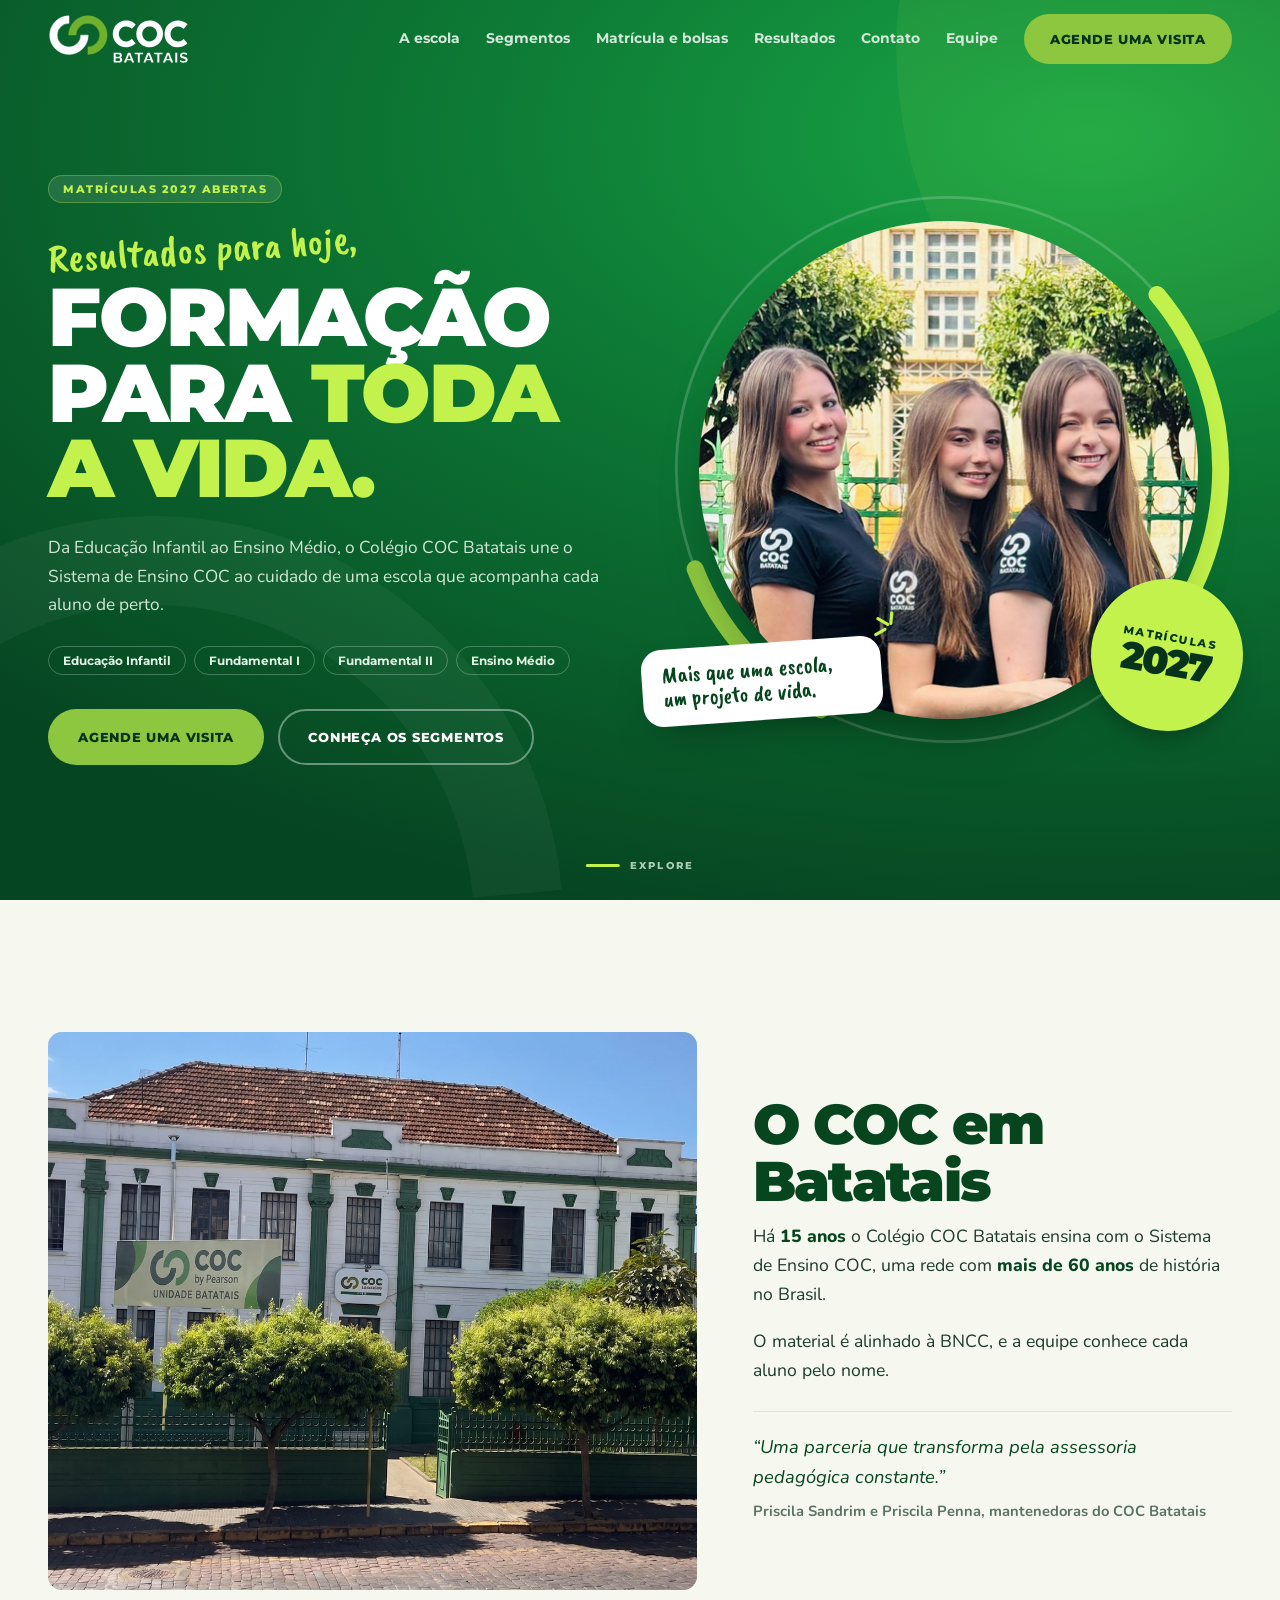
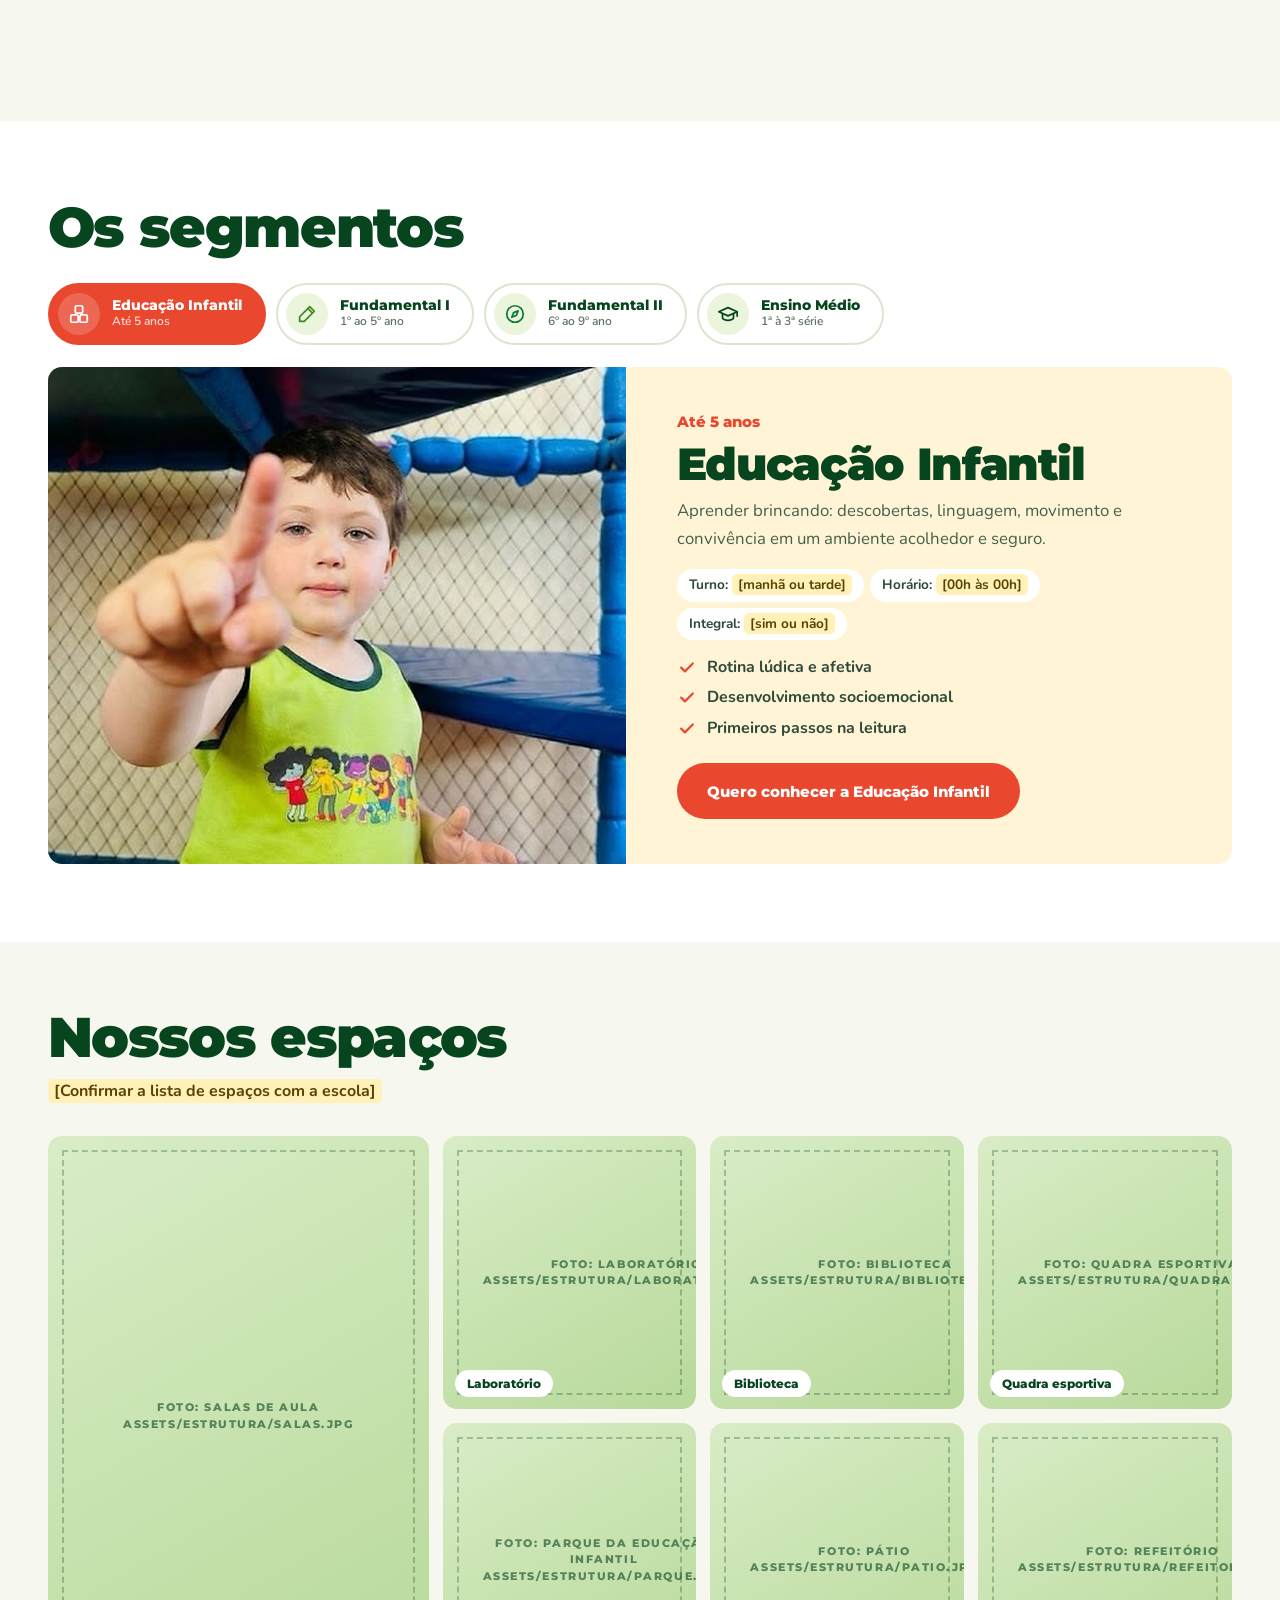
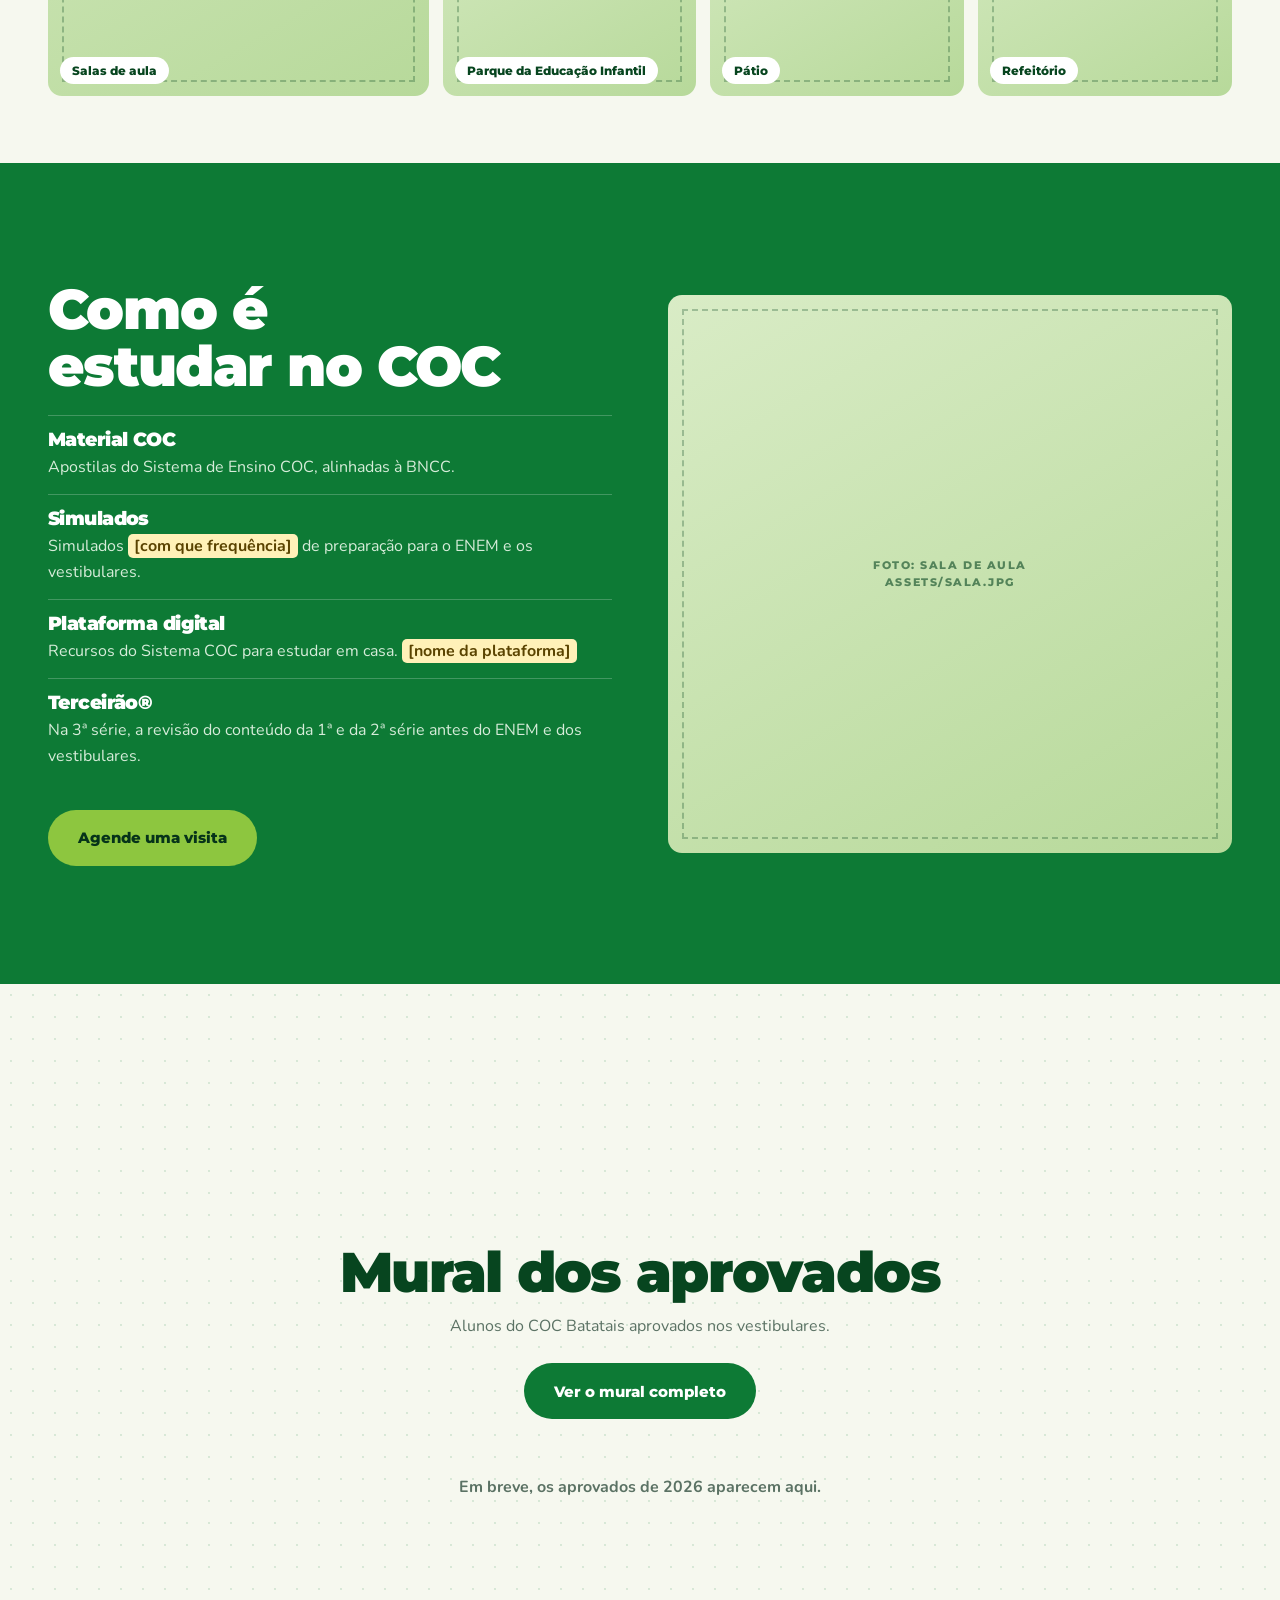
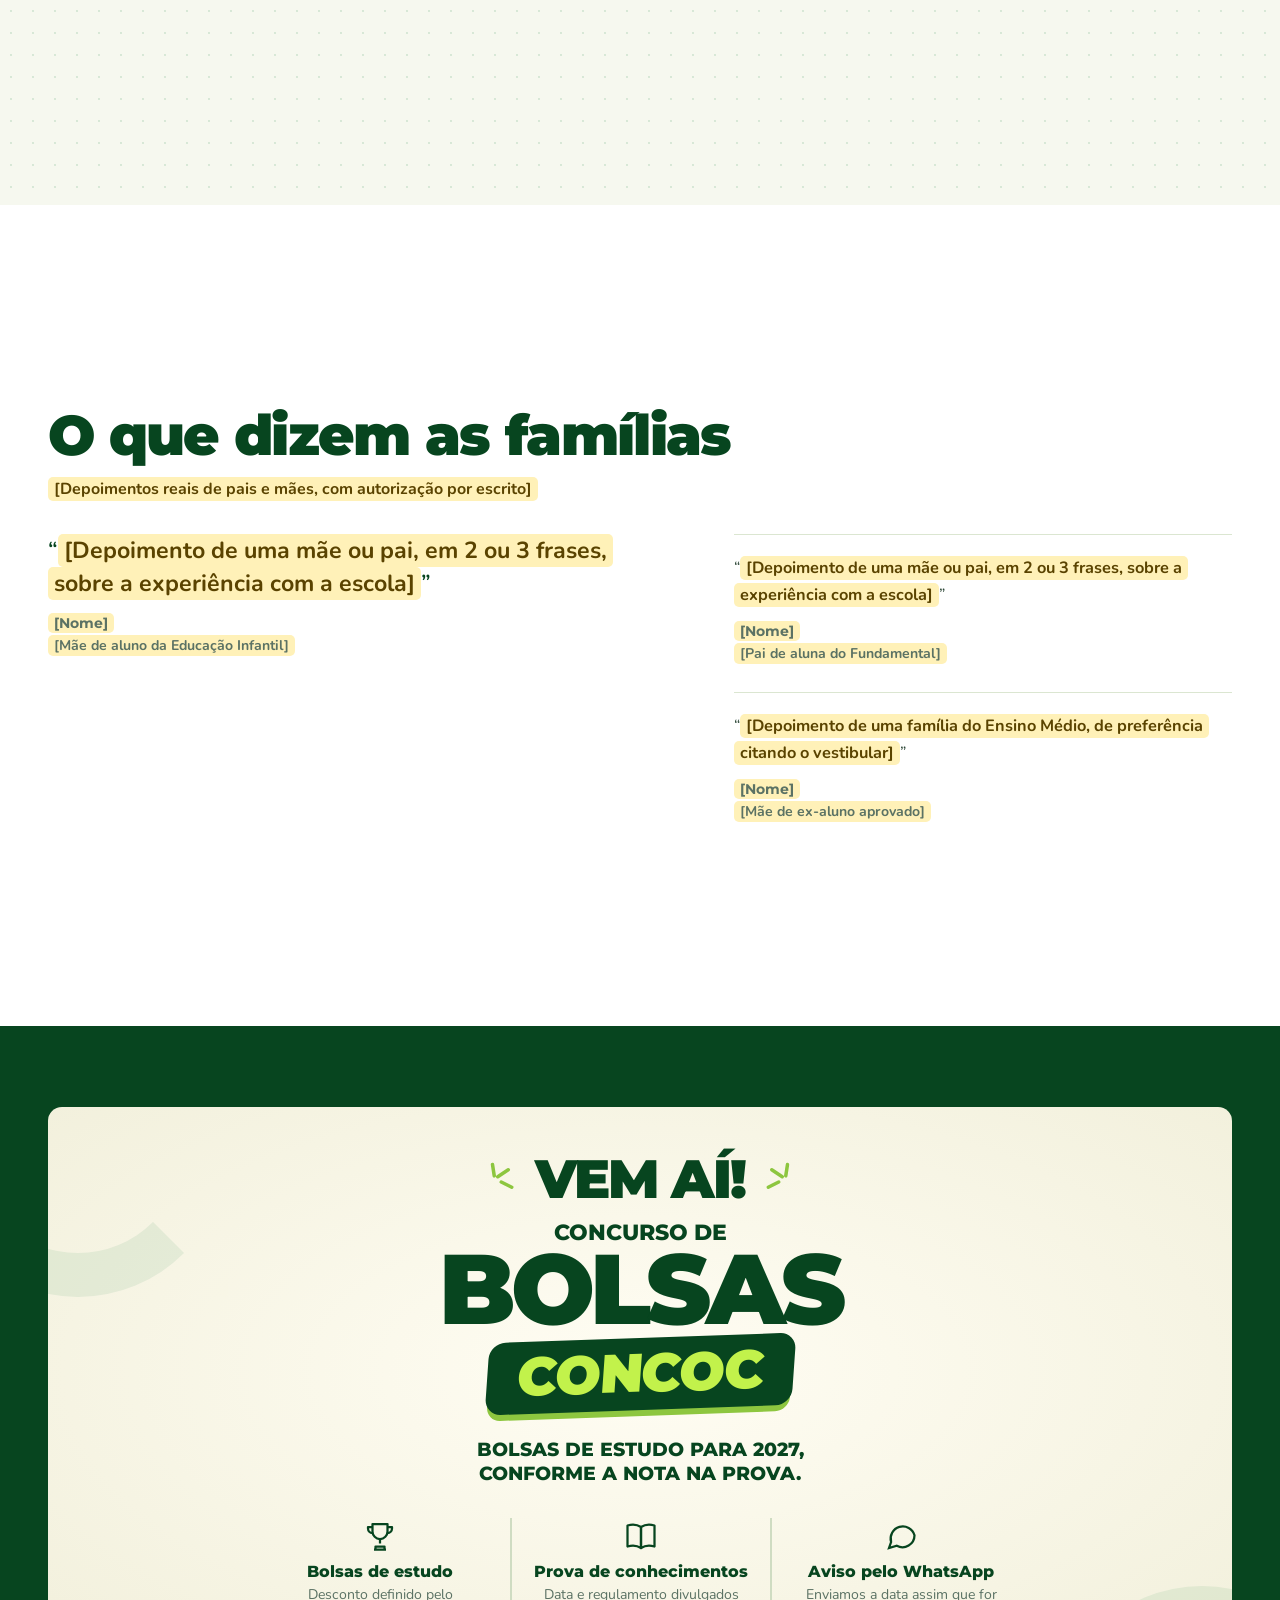
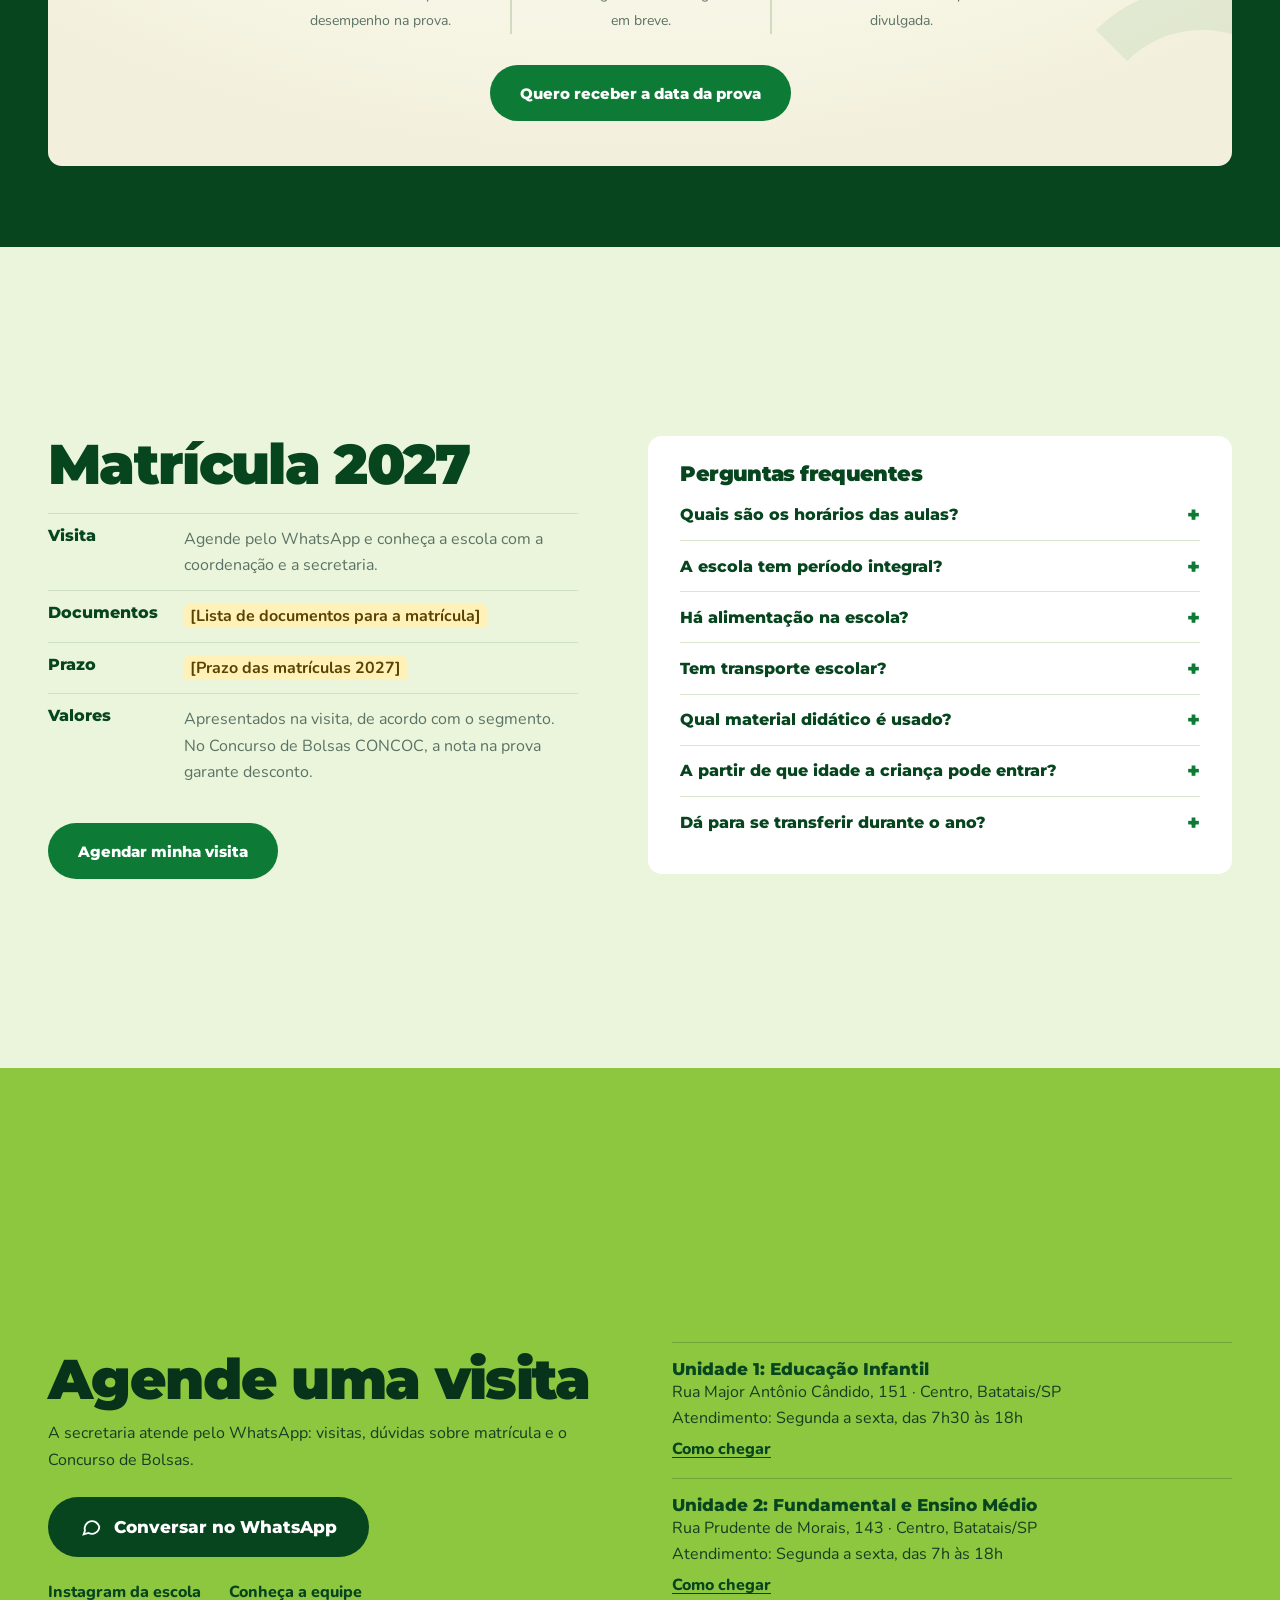
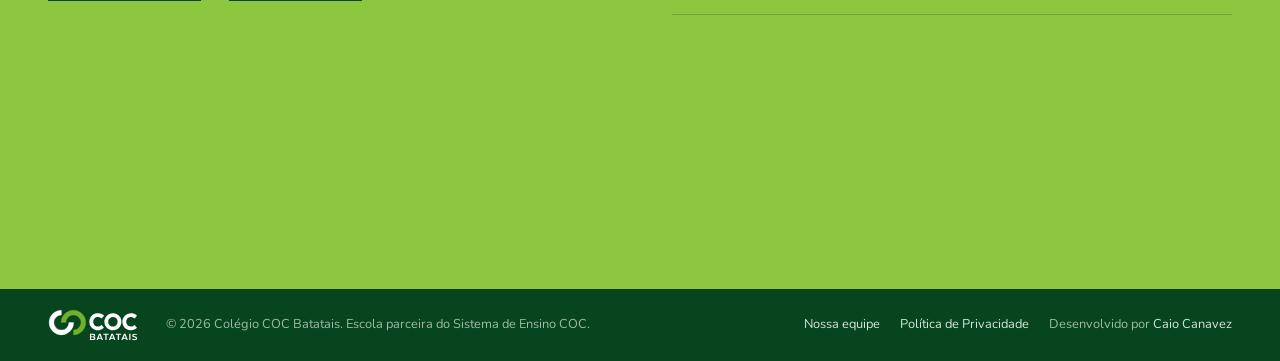
==== commit d901e77b: "Junta o mural dos aprovados com a folha de estilo única - index.html: mantém o site.css novo e reapl" ====
--- a/index.html
+++ b/index.html
@@ -23,134 +23,27 @@
   <link rel="icon" type="image/svg+xml" href="assets/logo/simbolo-coc.svg">
   <link rel="preconnect" href="https://fonts.googleapis.com">
   <link rel="preconnect" href="https://fonts.gstatic.com" crossorigin>
-  <link href="https://fonts.googleapis.com/css2?family=Caveat+Brush&family=Montserrat:wght@600;700;800;900&family=Nunito:wght@400;500;600;700;800&display=swap" rel="stylesheet">
-  <style>
-    :root{--ink:#06331a;--deep:#07451f;--green:#0d7a35;--leaf:#12933a;--lime:#8dc63f;--lime-ink:#3d8a1a;--neon:#c2f24b;--mint:#eaf5dc;--cream:#f6f8ef;--white:#fff;--red:#e9472e;--sun:#ffd23f;--text:#1d3a2a;--muted:#5b7264;--line:#dbe6d1;--ease:cubic-bezier(.2,.7,.2,1)}
-    *{box-sizing:border-box}html{scroll-behavior:smooth;scroll-padding-top:90px;overflow-x:hidden}@supports(overflow:clip){html{overflow-x:clip}}body{margin:0;background:var(--cream);color:var(--text);font:16px/1.65 Nunito,sans-serif}main>section,footer{position:relative;overflow-x:clip}a{color:inherit;text-decoration:none}button{font:inherit}img{max-width:100%}.container{width:calc(100% - 40px);margin-inline:auto}h1,h2,h3,p{margin-top:0}h1,h2,h3{font-family:Montserrat,sans-serif;font-weight:900;line-height:1.02;letter-spacing:-.03em;color:var(--deep)}h1,h2{text-wrap:balance}h2{font-size:clamp(2.2rem,4.6vw,4rem);margin-bottom:18px}.link-arrow{display:inline-flex;align-items:center;gap:10px;min-height:56px;padding:0 6px;font:800 13px Montserrat,sans-serif;letter-spacing:.06em;text-transform:uppercase;color:var(--white);border-bottom:3px solid var(--neon);transition:color .2s var(--ease),gap .2s var(--ease)}.link-arrow:hover{color:var(--neon);gap:14px}.script{font-family:"Caveat Brush",cursive;font-weight:400;letter-spacing:0;text-transform:none;color:var(--lime-ink)}.lead{font-size:1.08rem;color:var(--muted);max-width:640px}.section{padding:120px 0}.center{text-align:center}.center .lead{margin-inline:auto}.tag{display:inline-flex;align-items:center;gap:8px;padding:7px 15px;border-radius:999px;background:var(--green);color:var(--white);font:800 11px/1.3 Montserrat,sans-serif;letter-spacing:.14em;text-transform:uppercase;margin-bottom:20px}.tag.on-dark{background:rgba(255,255,255,.1);color:var(--neon);box-shadow:inset 0 0 0 1px rgba(194,242,75,.3)}.btn{display:inline-flex;align-items:center;justify-content:center;gap:12px;min-height:56px;padding:0 28px;border-radius:999px;border:2px solid transparent;font:800 15px Montserrat,sans-serif;cursor:pointer;transition:background-color .2s var(--ease),color .2s var(--ease),border-color .2s var(--ease)}.btn:active{transform:scale(.98)}.btn-lime{background:var(--lime);color:var(--ink)}.btn-lime:hover{background:var(--neon)}.btn-green{background:var(--green);color:var(--white)}.btn-green:hover{background:var(--deep)}.btn-ghost{color:var(--white);border-color:rgba(255,255,255,.4)}.btn-ghost:hover{border-color:var(--neon);color:var(--neon)}.btn-accent{background:var(--accent);color:var(--white)}.btn-accent:hover{filter:brightness(.92)}.skip{position:fixed;z-index:999;top:8px;left:8px;background:var(--neon);color:var(--ink);padding:10px 14px;border-radius:10px;transform:translateY(-150%)}.skip:focus{transform:none}:focus-visible{outline:3px solid var(--neon);outline-offset:3px}[aria-disabled="true"]{opacity:.5;cursor:not-allowed}
-    header{position:sticky;top:0;z-index:100;background:var(--white);border-bottom:1px solid var(--line);transition:box-shadow .3s var(--ease)}header.scrolled{box-shadow:0 12px 30px -20px rgba(6,51,26,.55)}.nav{display:flex;align-items:center;justify-content:space-between;gap:24px;height:78px}.brand{display:inline-flex;align-items:center}.brand img{display:block;height:50px;width:auto}.navlinks{display:flex;align-items:center;gap:26px}.navlinks a:not(.btn){padding:6px 0;border-bottom:3px solid transparent;font:700 14px Montserrat,sans-serif;color:var(--deep);transition:border-color .2s var(--ease),color .2s var(--ease)}.navlinks a:not(.btn):hover,.navlinks a.active{border-color:var(--lime)}.navlinks .btn{min-height:50px;padding:0 24px}.menu-btn{display:none;width:48px;height:48px;border:0;border-radius:50%;background:var(--deep);color:var(--white);cursor:pointer;place-items:center;align-content:center}.menu-btn span{display:block;width:20px;height:2px;border-radius:2px;background:currentColor;transition:transform .25s var(--ease)}.menu-btn span+span{margin-top:6px}
-    .hero{display:grid;grid-template-columns:1fr 1fr;min-height:max(580px,calc(100svh - 79px))}.hero-left{position:relative;z-index:1;display:flex;flex-direction:column;justify-content:center;padding:80px 90px 80px 48px;background:radial-gradient(120% 100% at 0 0,#17a043,#0b6b30 55%,#064522);color:var(--white);border-radius:0 0 140px 0}.hero-left .tag{align-self:flex-start}.hero-left h1{font-size:clamp(2.6rem,4.4vw,4.6rem);line-height:.98;color:var(--white);margin-bottom:22px}.hero-left h1 em{display:block;font-style:normal;color:var(--neon)}.hero-left p{color:#d3e8d6;max-width:520px;font-size:1.06rem;margin-bottom:30px}.hero-actions{display:flex;gap:12px;flex-wrap:wrap}.hero-right{position:relative;margin-left:-140px}.hero-right .media-shell{position:absolute;inset:0}.seal{position:absolute;z-index:2;right:48px;bottom:48px;width:170px;height:170px;filter:drop-shadow(0 18px 24px rgba(0,0,0,.35))}.seal svg{display:block;width:100%;height:100%;animation:spin 18s linear infinite}.seal b{position:absolute;inset:0;display:grid;place-items:center;font:900 2.3rem/1 Montserrat,sans-serif;letter-spacing:-.03em;color:var(--ink)}@keyframes spin{to{transform:rotate(360deg)}}    .spark{display:inline-block;width:42px;color:var(--lime)}.spark svg{display:block;width:100%;height:auto}
-    .about{background:var(--cream)}.bento{display:grid;grid-template-columns:1.25fr 1fr .85fr;grid-template-areas:"text photo stat1" "text photo stat2" "quote photo photo2";gap:18px;margin-top:54px}.tile{border-radius:32px;padding:32px;position:relative;overflow:hidden}.t-text{grid-area:text;background:var(--white)}.t-text p{color:var(--muted)}.t-text p:last-child{margin-bottom:0}.t-text .script{display:block;font-size:2rem;line-height:1.05;margin-bottom:14px}.t-photo{grid-area:photo;padding:0;min-height:540px}.t-photo2{grid-area:photo2;padding:0;min-height:220px}.t-photo .media-shell,.t-photo2 .media-shell{position:absolute;inset:0}.chip{position:absolute;left:18px;bottom:18px;z-index:3;padding:8px 14px;border-radius:999px;background:var(--white);color:var(--deep);font:700 13px Nunito,sans-serif}.t-stat1{grid-area:stat1;background:var(--deep);color:var(--white)}.t-stat2{grid-area:stat2;background:var(--lime);color:var(--ink)}.t-stat1 b,.t-stat2 b{display:block;font:900 clamp(2.6rem,4vw,3.6rem)/1 Montserrat,sans-serif;letter-spacing:-.04em}.t-stat1 b{color:var(--neon)}.t-stat1 span,.t-stat2 span{display:block;margin-top:8px;font:700 .95rem/1.35 Montserrat,sans-serif}.t-stat1:after{content:"";position:absolute;right:-40px;bottom:-40px;width:140px;aspect-ratio:1;border-radius:50%;border:20px solid rgba(194,242,75,.14);border-top-color:transparent}.t-quote{grid-area:quote;background:var(--mint);display:flex;flex-direction:column;justify-content:center}.t-quote p{font:400 1.9rem/1.12 "Caveat Brush",cursive;color:var(--deep);margin-bottom:10px}.t-quote cite{font:700 .82rem Montserrat,sans-serif;font-style:normal;color:var(--muted)}
-    .segments{background:var(--white)}.seg-tabs{display:flex;flex-wrap:wrap;justify-content:center;gap:10px;margin:44px 0 30px}.seg-tab{--accent:var(--green);display:flex;align-items:center;gap:12px;padding:8px 22px 8px 8px;border-radius:999px;border:2px solid var(--line);background:var(--white);color:var(--deep);cursor:pointer;text-align:left;transition:background-color .25s var(--ease),border-color .25s var(--ease),color .25s var(--ease),transform .25s var(--ease)}.seg-tab:hover{border-color:var(--accent)}.seg-tab .ti{width:42px;height:42px;border-radius:50%;display:grid;place-items:center;background:var(--mint);color:var(--accent);flex:none;transition:background-color .25s,color .25s}.seg-tab .ti svg{width:22px;height:22px;stroke-width:1.9}.seg-tab b{display:block;font:800 14px/1.2 Montserrat,sans-serif}.seg-tab small{display:block;font:600 12px/1.3 Nunito,sans-serif;color:var(--muted)}.seg-tab[aria-selected="true"]{background:var(--accent);border-color:var(--accent);color:var(--white)}.seg-tab[aria-selected="true"] .ti{background:rgba(255,255,255,.18);color:var(--white)}.seg-tab[aria-selected="true"] small{color:rgba(255,255,255,.8)}.seg-panel{--accent:var(--green);--soft:var(--mint);display:grid;grid-template-columns:1fr 1.05fr;gap:60px;align-items:center;background:var(--soft);border-radius:40px;padding:50px;animation:panel-in .45s var(--ease)}.seg-panel[hidden]{display:none}@keyframes panel-in{from{opacity:0;transform:translateY(12px)}}.seg-photo{position:relative;width:100%;max-width:470px;aspect-ratio:1;justify-self:center}.seg-photo:before{content:"";position:absolute;inset:0;border-radius:50%;border:18px solid var(--accent);border-right-color:transparent;transform:rotate(-35deg)}.seg-photo .media-shell{position:absolute;inset:7%;border-radius:46% 54% 42% 58%/52% 44% 56% 48%}.seg-copy .age{display:block;margin-bottom:4px;color:var(--accent);font:800 15px Montserrat,sans-serif}.seg-copy h3{font-size:clamp(2.2rem,3.6vw,3.2rem);margin:14px 0 14px}.seg-copy p{color:#46604f;font-size:1.05rem}.seg-copy ul{list-style:none;padding:0;margin:20px 0 30px;display:grid;gap:4px}.seg-copy li{display:flex;gap:10px;font-weight:700;color:#304a3a}.seg-copy li svg{width:20px;flex:none;color:var(--accent);stroke-width:2.6}
-    .student{background:var(--green);color:var(--white);overflow:clip}.student:before{content:"";position:absolute;left:-140px;bottom:-160px;width:420px;aspect-ratio:1;border-radius:50%;border:60px solid rgba(194,242,75,.1);border-top-color:transparent;transform:rotate(-20deg)}.student-grid{display:grid;grid-template-columns:.85fr 1.15fr;gap:70px;align-items:start;position:relative}.student-head{position:sticky;top:120px}.student h2{color:var(--white)}.student-cta{margin-top:22px}.student .lead{color:#dcefd9}.terceirao{margin-top:30px;border-radius:28px;padding:26px 28px;background:var(--lime);color:var(--ink)}.terceirao strong{display:block;font:900 1.8rem/1 Montserrat,sans-serif;letter-spacing:-.03em;margin-bottom:8px}.terceirao p{margin:0;font-weight:700;color:#173d22}.features{list-style:none;margin:0;padding:0;display:grid;grid-template-columns:1fr 1fr;gap:10px 40px}.feature{padding:18px 0 4px;border-top:1px solid rgba(255,255,255,.22)}.feature h3{color:var(--white);font-size:1.3rem;margin:0 0 8px}.feature p{margin:0;color:#cfe6d2;font-size:.95rem}
-    .approved{background-color:var(--cream);background-image:radial-gradient(rgba(13,122,53,.13) 1.3px,transparent 1.4px);background-size:22px 22px}.wall{display:flex;flex-wrap:wrap;justify-content:center;align-items:flex-start;gap:44px 36px;margin-top:60px}.polaroid{--tilt:-2.5deg;width:min(290px,100%);background:var(--white);padding:14px 14px 24px;border-radius:6px;box-shadow:0 24px 44px -24px rgba(6,51,26,.5);transform:rotate(var(--tilt));transition:transform .35s var(--ease),box-shadow .35s var(--ease);position:relative}.polaroid:nth-child(3n+2){--tilt:2deg}.polaroid:nth-child(3n){--tilt:-1deg}.polaroid:before{content:"";position:absolute;top:-14px;left:50%;z-index:3;width:100px;height:28px;border-radius:3px;background:rgba(194,242,75,.75);transform:translateX(-50%) rotate(-3deg)}.polaroid .media-shell{aspect-ratio:4/5;border-radius:3px}.pol-cap{padding:16px 4px 0;text-align:center}.pol-cap .name{display:block;font:400 2.2rem/1 "Caveat Brush",cursive;color:var(--green)}.pol-cap .pill{display:inline-block;margin:10px 0;padding:6px 14px;border-radius:12px;background:var(--lime);color:var(--ink);font:900 1.1rem/1 Montserrat,sans-serif;text-transform:uppercase;transform:rotate(-2deg)}.pol-cap .course{display:block;font:800 1.05rem Montserrat,sans-serif;color:var(--deep);text-transform:uppercase}.pol-cap .inst{display:block;font-size:.9rem;font-weight:700;color:var(--muted)}.polaroid.next{display:flex;flex-direction:column;align-items:center;justify-content:center;gap:14px;min-height:430px;text-align:center;background:rgba(255,255,255,.75);border:3px dashed #b9d99a;box-shadow:none}.polaroid.next:before{display:none}.polaroid.next .plus{width:64px;height:64px;border-radius:50%;display:grid;place-items:center;background:var(--green);color:var(--white);font:900 2.2rem Montserrat,sans-serif}.polaroid.next h3{font-size:1.45rem;margin:0}.polaroid.next a{font:800 14px Montserrat,sans-serif;color:var(--green);text-decoration:underline;text-underline-offset:3px}
-    .scholarship{background:var(--deep);padding:100px 0}.poster{position:relative;overflow:hidden;text-align:center;border-radius:44px;padding:80px 32px;background:radial-gradient(70% 60% at 50% 40%,#fffdf3 0,#f2f0dc 100%)}.poster:before,.poster:after{content:"";position:absolute;width:300px;aspect-ratio:1;border-radius:50%;border:44px solid var(--green);opacity:.08}.poster:before{left:-120px;top:-110px;border-right-color:transparent}.poster:after{right:-120px;bottom:-120px;border-left-color:transparent}.poster>*{position:relative;z-index:1}.vem{display:flex;align-items:center;justify-content:center;gap:18px;font:900 clamp(2.6rem,6.5vw,5rem)/1 Montserrat,sans-serif;color:var(--deep);letter-spacing:-.04em;text-transform:uppercase}.vem .spark:first-child svg{transform:scaleX(-1)}.concoc-h{margin:16px 0 0;font-size:inherit;letter-spacing:0}.concoc-sub{display:block;font:800 clamp(1.2rem,2.2vw,1.7rem)/1 Montserrat,sans-serif;color:var(--deep);text-transform:uppercase}.concoc-title{display:block;font:900 clamp(4rem,11vw,8.6rem)/.85 Montserrat,sans-serif;color:var(--deep);letter-spacing:-.05em;text-transform:uppercase;margin-top:4px}.concoc-badge{display:inline-block;margin-top:6px;padding:8px 30px 10px;border-radius:16px;background:var(--deep);color:var(--neon);font:900 clamp(2.3rem,5.8vw,4.4rem)/1 Montserrat,sans-serif;letter-spacing:-.02em;transform:rotate(-2deg) skewX(-6deg);box-shadow:0 8px 0 -2px var(--lime)}.concoc-lead{margin:34px auto 0;font:800 clamp(1rem,1.8vw,1.3rem)/1.3 Montserrat,sans-serif;color:var(--deep);text-transform:uppercase}.concoc-lead .script{font-size:1.5em;display:inline-block;transform:rotate(-2deg)}.concoc-feats{display:grid;grid-template-columns:repeat(3,1fr);margin:46px auto 40px;max-width:780px}.concoc-feats>div{padding:0 22px}.concoc-feats>div+div{border-left:2px solid #cfdcc2}.concoc-feats .icon{width:44px;height:44px;margin:0 auto 12px;color:var(--deep)}.concoc-feats .icon svg{width:100%;height:100%;stroke-width:1.5}.concoc-feats strong{display:block;font:800 1rem Montserrat,sans-serif;color:var(--deep)}.concoc-feats span{font-size:.88rem;color:var(--muted)}
-    .exams{background:var(--white)}.cal-grid{display:grid;grid-template-columns:repeat(4,1fr);gap:22px;margin-top:54px}.cal{display:flex;flex-direction:column;text-align:center;background:var(--white);border:1px solid var(--line);border-radius:26px;overflow:hidden;box-shadow:0 20px 40px -28px rgba(6,51,26,.5);transition:transform .3s var(--ease)}.cal.done.visible{opacity:.6}.cal-top{position:relative;background:var(--deep);color:var(--white);padding:14px 10px;font:800 12px Montserrat,sans-serif;letter-spacing:.18em;text-transform:uppercase}.cal-top:before,.cal-top:after{content:"";position:absolute;top:-6px;width:12px;height:22px;border-radius:6px;background:var(--line)}.cal-top:before{left:28%}.cal-top:after{right:28%}.cal-day{font:900 4.8rem/1 Montserrat,sans-serif;letter-spacing:-.05em;color:var(--deep);margin:24px 0 2px}.cal-day.icon-day{display:grid;place-items:center;height:77px}.cal-day.icon-day svg{width:56px;height:56px;stroke-width:1.5;color:var(--green)}.cal-week{font-weight:700;color:var(--muted)}.cal-body{flex:1;display:flex;flex-direction:column;align-items:center;gap:8px;padding:12px 20px 24px}.cal .phase{padding:5px 13px;border-radius:999px;background:var(--mint);color:var(--green);font:800 11px Montserrat,sans-serif;letter-spacing:.1em;text-transform:uppercase}.cal .meta{font-size:.9rem;color:var(--muted)}.status{margin-top:auto;padding:7px 13px;border-radius:999px;font:800 11px Montserrat,sans-serif;letter-spacing:.06em;text-transform:uppercase;background:var(--lime);color:var(--ink)}.status.done{background:#d5ddd3;color:#58695e}.status.today{background:var(--red);color:var(--white)}.status.info{background:var(--mint);color:var(--green)}.exams .source{margin-top:26px;font-size:.8rem;color:#5b7264}
-    .contact{background:var(--lime);color:var(--ink);overflow:hidden}.contact:before,.contact:after{content:"";position:absolute;width:360px;aspect-ratio:1;border-radius:50%;border:52px solid rgba(6,51,26,.07)}.contact:before{left:-150px;top:-120px;border-right-color:transparent;transform:rotate(30deg)}.contact:after{right:-150px;bottom:-140px;border-left-color:transparent;transform:rotate(30deg)}.contact .container{position:relative;z-index:1}.contact h2{color:var(--ink)}.contact .lead{color:#21482a}.actions{display:grid;grid-template-columns:repeat(3,1fr);gap:20px;max-width:1040px;margin:48px auto 0}.action{display:flex;flex-direction:column;align-items:center;gap:8px;padding:36px 26px 30px;border-radius:30px;background:var(--white);color:var(--deep);transition:transform .3s var(--ease),box-shadow .3s var(--ease)}.action:not([aria-disabled="true"]):hover{box-shadow:0 26px 40px -24px rgba(6,51,26,.6)}.action .ai{width:74px;height:74px;border-radius:24px;display:grid;place-items:center;background:var(--deep);color:var(--neon);margin-bottom:10px}.action .ai svg{width:34px;height:34px;stroke-width:1.7}.action strong{font:900 1.3rem Montserrat,sans-serif}.action small{font-size:.9rem;color:var(--muted)}.action .go{margin-top:10px;font:800 14px Montserrat,sans-serif;color:var(--green);text-decoration:underline;text-underline-offset:3px}.action.primary{background:var(--deep);color:var(--white)}.action.primary .ai{background:var(--neon);color:var(--ink)}.action.primary small{color:#b9d4c0}.action.primary .go{color:var(--neon)}.units{display:grid;grid-template-columns:repeat(2,1fr);gap:14px;max-width:1040px;margin:20px auto 0}.unit{display:flex;align-items:center;gap:14px;padding:14px 20px 14px 14px;border-radius:22px;background:rgba(255,255,255,.55);color:var(--deep);text-align:left;transition:background-color .2s var(--ease)}a.unit:hover{background:var(--white)}.unit .pin{flex:none;display:grid;place-items:center;width:44px;height:44px;border-radius:14px;background:var(--deep);color:var(--neon)}.unit .pin svg{width:22px;height:22px;stroke-width:1.9}.unit div{display:flex;flex-direction:column;min-width:0;line-height:1.35}.unit strong{font:800 .95rem Montserrat,sans-serif}.unit span{font-size:.88rem;color:#2c4a36}.unit .go{margin-left:auto;flex:none;font:800 13px Montserrat,sans-serif;color:var(--green);text-decoration:underline;text-underline-offset:3px}@media(max-width:820px){.units{grid-template-columns:1fr;max-width:460px}.unit .go{display:none}}
-    .units+.info-row{margin-top:14px}
-    .info-row{display:flex;flex-wrap:wrap;justify-content:center;gap:12px;margin-top:34px}.info-chip{display:inline-flex;align-items:center;gap:10px;padding:10px 18px;border-radius:999px;background:rgba(255,255,255,.55);font-weight:700;color:var(--deep)}.info-chip svg{width:18px;height:18px;stroke-width:2}.h1-kicker{display:block;margin-bottom:18px;font:700 16px/1.4 Nunito,sans-serif;letter-spacing:0;color:#cfe8d4}.wa-float{display:none}@media(max-width:980px){body{padding-bottom:84px}.wa-float{position:fixed;left:16px;right:16px;bottom:14px;z-index:90;display:flex;align-items:center;justify-content:center;gap:10px;min-height:56px;border-radius:999px;background:var(--green);color:var(--white);font:800 15px Montserrat,sans-serif;box-shadow:0 16px 30px -12px rgba(6,51,26,.6);transition:transform .3s var(--ease),opacity .3s var(--ease)}.wa-float .wa-ico{width:22px;height:22px}.wa-float .wa-ico svg{width:100%;height:100%;stroke-width:2}.wa-float.is-hidden{opacity:0;transform:translateY(120%);pointer-events:none}.menu-open .wa-float{opacity:0;pointer-events:none}}
-    footer{background:var(--deep);color:#9fbaa6;padding:20px 0;font-size:.8rem}.foot{display:flex;align-items:center;justify-content:space-between;gap:10px 28px;flex-wrap:wrap}footer .brand img{height:32px}.foot .copy{flex:1}.f-links{display:flex;flex-wrap:wrap;align-items:center;gap:6px 20px}.f-links a{color:#d4e7d8;transition:color .2s}.f-links a:hover{color:var(--neon)}@media(max-width:620px){.foot{flex-direction:column;text-align:center}.foot .copy{flex:none}.f-links{justify-content:center}}
-    .media-shell{position:relative;overflow:hidden;background:linear-gradient(150deg,#d9ecc6,#b7d99a)}.media-shell img{display:block;width:100%;height:100%;object-fit:cover;object-position:center top;opacity:0;transition:opacity .5s var(--ease)}.media-shell.is-loaded img{opacity:1}.media-shell.is-empty img{display:none}.media-shell.is-empty:before{content:attr(data-label);position:absolute;inset:14px;border:2px dashed rgba(7,69,31,.28);border-radius:inherit;display:grid;place-items:center;text-align:center;padding:24px;white-space:pre-line;color:rgba(7,69,31,.6);font:800 11px/1.5 Montserrat,sans-serif;letter-spacing:.14em;text-transform:uppercase}    .reveal{opacity:0;transform:translateY(18px) scale(.94) rotate(-1deg);transition:opacity .6s var(--ease) var(--reveal-delay,0ms),transform .6s var(--ease) var(--reveal-delay,0ms)}.reveal.visible{opacity:1;transform:none}
-    .todo{background:#fff1b8;color:#5a4300;border-radius:5px;padding:1px 6px;font-weight:700;-webkit-box-decoration-break:clone;box-decoration-break:clone}
-    .seg-info{display:flex;flex-wrap:wrap;gap:6px;margin:2px 0 4px}.seg-info>span{padding:5px 12px;border-radius:999px;background:var(--white);font-size:.85rem;font-weight:700;color:#304a3a}.seg-copy .seg-extra{margin:-12px 0 18px;font-size:.88rem;color:#46604f}
-    .structure{background:var(--cream)}.gallery{display:grid;grid-template-columns:1.5fr 1fr 1fr 1fr;grid-template-rows:repeat(2,minmax(0,1fr));gap:14px;height:clamp(380px,52vh,560px);margin-top:40px}.space{position:relative;margin:0;border-radius:24px;overflow:hidden}.space.big{grid-row:span 2}.space .media-shell{position:absolute;inset:0}.space figcaption{position:absolute;left:12px;bottom:12px;z-index:3;padding:6px 12px;border-radius:999px;background:var(--white);color:var(--deep);font:800 12px Montserrat,sans-serif}
-    .approved-grid{display:grid;grid-template-columns:.8fr 1.2fr;gap:60px;align-items:center}.approved-grid .wall{margin-top:0}.approved-head .btn{margin-top:8px}
-    .voices{background:var(--white)}.voice-grid{display:grid;grid-template-columns:repeat(3,1fr);gap:20px;margin-top:44px}.voice{position:relative;margin:0;padding:36px 30px 28px;border-radius:28px;background:var(--cream)}.voice .qm{position:absolute;top:-6px;left:24px;font:900 5rem/1 Montserrat,sans-serif;color:var(--lime)}.voice blockquote{margin:14px 0 20px;font-size:1.02rem;color:#304a3a}.voice figcaption strong{display:block;font:800 1rem Montserrat,sans-serif;color:var(--deep)}.voice figcaption span{font-size:.88rem;color:var(--muted)}
-    .enroll{background:var(--mint)}.enroll-grid{display:grid;grid-template-columns:1fr 1.1fr;gap:70px;align-items:start}.steps{list-style:none;padding:0;margin:28px 0 30px;display:grid;gap:18px}.steps li{display:grid;grid-template-columns:34px 1fr;gap:12px;align-items:start}.steps b{color:var(--green);font:900 2rem/1.1 Montserrat,sans-serif}.steps strong{display:block;margin:4px 0 2px;font:800 1.1rem Montserrat,sans-serif;color:var(--deep)}.steps span{color:var(--muted)}.faq{background:var(--white);border-radius:28px;padding:28px 32px}.faq h3{font-size:1.3rem;margin-bottom:6px}.faq details{border-bottom:1px solid var(--line)}.faq details:last-child{border-bottom:0}.faq summary{display:flex;justify-content:space-between;align-items:center;gap:16px;padding:14px 0;cursor:pointer;list-style:none;font:800 .98rem Montserrat,sans-serif;color:var(--deep)}.faq summary::-webkit-details-marker{display:none}.faq summary:after{content:"+";flex:none;font:900 1.3rem Montserrat,sans-serif;color:var(--green)}.faq details[open] summary:after{content:"−"}.faq details p{margin:0 0 16px;color:var(--muted)}
-    @media(max-width:980px){.gallery{grid-template-columns:1fr 1fr;grid-template-rows:none;grid-auto-rows:170px;height:auto}.space.big{grid-column:span 2;grid-row:span 1}.approved-grid{grid-template-columns:1fr;gap:40px}.approved-head{text-align:center}.approved-head .lead{margin-inline:auto}.voice-grid{grid-template-columns:1fr}.enroll-grid{grid-template-columns:1fr;gap:40px}.faq{padding:22px 20px}}
-    @media(min-width:951px){.container{width:calc(100% - 96px)}}
-    @media(max-width:1100px){.navlinks{gap:18px}.cal-grid{grid-template-columns:1fr 1fr}}
-    @media(max-width:980px){.menu-btn{display:grid}.navlinks{position:absolute;top:100%;left:0;right:0;flex-direction:column;align-items:stretch;gap:0;padding:6px 20px 20px;background:var(--white);border-bottom:1px solid var(--line);box-shadow:0 24px 40px -24px rgba(6,51,26,.5);opacity:0;visibility:hidden;transform:translateY(-6px);transition:opacity .2s var(--ease),transform .25s var(--ease),visibility 0s linear .25s}.menu-open .navlinks{opacity:1;visibility:visible;transform:none;transition:opacity .25s var(--ease),transform .3s var(--ease),visibility 0s}.navlinks a:not(.btn){padding:14px 0;border-bottom:1px solid var(--line);font-size:15px}.navlinks a:not(.btn):hover,.navlinks a.active{border-color:var(--line);color:var(--lime-ink)}.navlinks .btn{margin-top:14px}.menu-open .menu-btn span:first-child{transform:translateY(4px) rotate(45deg)}.menu-open .menu-btn span:last-child{transform:translateY(-4px) rotate(-45deg)}.hero{grid-template-columns:1fr;min-height:0}.hero-left{padding:56px 20px 70px;border-radius:0 0 60px 0}.hero-right{margin:-60px 0 0;height:400px}.seal{width:130px;height:130px;right:20px;bottom:20px}.seal b{font-size:1.8rem}.bento{grid-template-columns:1fr 1fr;grid-template-areas:"text text" "photo stat1" "photo stat2" "quote photo2"}.t-photo{min-height:420px}.seg-panel{grid-template-columns:1fr;gap:34px;padding:34px}.student-grid{grid-template-columns:1fr;gap:40px}.student-head{position:static}.actions{grid-template-columns:1fr;max-width:460px}}
-    @media(max-width:620px){.container{width:calc(100% - 32px)}.section{padding:84px 0}.nav{height:68px}.brand img{height:42px}.btn{width:100%}.hero-left{padding:46px 16px 66px}.hero-actions{display:grid}.hero-right{height:320px}.bento{grid-template-columns:1fr;grid-template-areas:"text" "photo" "stat1" "stat2" "quote" "photo2"}.t-photo{min-height:360px}.tile{padding:26px}.seg-tabs{display:grid;grid-template-columns:1fr 1fr;gap:8px}.seg-tab{justify-content:center;text-align:center;padding:12px 10px}.seg-tab .ti,.seg-tab small{display:none}.seg-panel{padding:26px 20px;border-radius:30px}.seg-photo:before{border-width:12px}.features{grid-template-columns:1fr}.feature{padding:16px 0 4px}.wall{gap:40px}.polaroid.next{min-height:0;padding:36px 20px}.action{display:grid;grid-template-columns:56px 1fr;column-gap:16px;align-items:center;text-align:left;padding:20px;gap:2px 16px}.action .ai{grid-row:1/3;width:56px;height:56px;margin:0;border-radius:18px}.action .ai svg{width:28px;height:28px}.action .go{display:none}.poster{padding:56px 20px;border-radius:30px}.concoc-feats{grid-template-columns:1fr;gap:24px}.concoc-feats>div+div{border-left:0;border-top:2px solid #cfdcc2;padding-top:24px}.vem .spark{width:30px}.cal-grid{grid-template-columns:1fr 1fr;gap:12px}.cal-day{font-size:3.2rem;margin-top:16px}.cal-day.icon-day{height:51px}.cal-day.icon-day svg{width:40px;height:40px}.cal-body{padding:10px 10px 18px}.cal .phase{font-size:9.5px;padding:5px 9px}.cal-top{font-size:10.5px;letter-spacing:.12em}}
-    /* Desktop: cada seção ocupa exatamente uma tela abaixo do cabeçalho (79px) */
-    @media(min-width:981px) and (min-height:600px){
-      html{scroll-padding-top:79px}
-      .section,.scholarship{min-height:calc(100svh - 79px);display:flex;flex-direction:column;justify-content:center;padding:clamp(36px,5.5vh,72px) 0}
-      h2{font-size:clamp(2rem,6.2vh,3.6rem);margin-bottom:12px}.tag{margin-bottom:14px}.lead{font-size:1rem}
-      .bento{margin-top:clamp(20px,3.5vh,40px);height:clamp(380px,calc(100svh - 79px - 11vh - 150px),580px);grid-template-rows:repeat(3,minmax(0,1fr))}.t-photo,.t-photo2{min-height:0}.tile{padding:clamp(20px,3vh,30px)}.t-text p{font-size:.95rem}.t-text .script{font-size:1.7rem}.t-quote p{font-size:1.5rem}.t-stat1 b,.t-stat2 b{font-size:clamp(2.2rem,5.4vh,3.4rem)}
-      .seg-tabs{margin:clamp(16px,3vh,32px) 0 clamp(14px,2.5vh,24px)}.seg-panel{padding:clamp(24px,4vh,44px) 48px;gap:48px}.seg-photo{max-width:clamp(300px,calc(100svh - 8vh - 300px),440px)}.seg-copy h3{font-size:clamp(1.9rem,5vh,3rem);margin:10px 0}.seg-copy ul{margin:14px 0 22px}
-      .features{gap:12px}.feature{padding:clamp(12px,2vh,18px) 0 2px}.feature h3{font-size:1.15rem;margin-bottom:4px}.feature p{font-size:.9rem}.terceirao{margin-top:20px;padding:20px 24px}.terceirao strong{font-size:1.5rem}
-      .wall{margin-top:clamp(24px,4vh,48px)}.polaroid{width:clamp(210px,30vh,270px);padding:12px 12px 18px}.pol-cap{padding-top:10px}.pol-cap .name{font-size:1.8rem}.pol-cap .pill{font-size:.95rem;margin:6px 0}.polaroid.next{min-height:0;align-self:stretch}
-      .poster{padding:clamp(32px,5vh,64px) 32px}.vem{font-size:clamp(2.2rem,6vh,4.2rem)}.concoc-sub{margin-top:8px;font-size:clamp(1rem,2.4vh,1.5rem)}.concoc-title{font-size:clamp(3.4rem,11vh,7.6rem)}.concoc-badge{font-size:clamp(2rem,6vh,3.8rem)}.concoc-lead{margin-top:clamp(16px,3vh,30px);font-size:clamp(.95rem,2.2vh,1.2rem)}.concoc-feats{margin:clamp(18px,3.5vh,40px) auto}.concoc-feats .icon{width:36px;height:36px;margin-bottom:8px}
-      .cal-grid{margin-top:clamp(24px,4vh,48px)}.cal-day{font-size:clamp(3rem,8vh,4.6rem);margin-top:16px}.exams .source{margin-top:16px}
-      .gallery{height:clamp(320px,calc(100svh - 79px - 11vh - 150px),560px);margin-top:clamp(20px,3.5vh,40px)}.voice-grid{margin-top:clamp(20px,3.5vh,40px)}.steps{margin:clamp(14px,2.5vh,28px) 0;gap:clamp(10px,1.8vh,18px)}.faq{padding:clamp(18px,3vh,28px) 32px}.faq summary{padding:clamp(8px,1.4vh,14px) 0}
-      .actions{margin-top:clamp(24px,4vh,44px)}.action{padding:clamp(22px,3.4vh,34px) 24px}.action .ai{width:62px;height:62px;margin-bottom:6px}.info-row{margin-top:clamp(18px,3vh,30px)}.units{margin-top:clamp(14px,2.4vh,24px)}.units+.info-row{margin-top:14px}
-    }
-    @media(min-width:981px) and (min-height:600px) and (max-height:800px){
-      .section,.scholarship{padding:28px 0}.seg-copy p{font-size:.95rem;margin-bottom:8px}.seg-copy ul{margin:4px 0 10px}.seg-copy li{font-size:.9rem}.seg-info>span{padding:3px 10px;font-size:.78rem}.seg-copy .seg-extra{margin:-6px 0 12px;font-size:.82rem}.polaroid{width:190px}.pol-cap .name{font-size:1.5rem}.concoc-feats span{display:none}.cal-day{font-size:2.8rem;margin-top:12px}.cal-body{padding-bottom:16px}
-    }
-    #inicio{scroll-margin-top:200px}
-    @media(prefers-reduced-motion:reduce){html{scroll-behavior:auto}*,*:before,*:after{animation-duration:.01ms!important;animation-iteration-count:1!important;transition-duration:.01ms!important}.reveal{opacity:1!important;transform:none!important}.seal svg{animation:none}}
-    /* ===== Proposta: 6 alterações ===== */
-    .center{text-align:left}.center .lead{margin-inline:0}.seg-tabs{justify-content:flex-start}
-    .tile,.voice,.faq,.seg-panel,.poster,.space,.gallery .media-shell{border-radius:14px}
-    .hero-left h1{font-size:clamp(2.3rem,3.6vw,3.8rem);line-height:1.02}.h1-kicker{font:800 1.05rem/1.4 Montserrat,sans-serif;color:var(--neon)}
-    .hero-note{margin:18px 0 0;font-size:.98rem;color:#d3e8d6}.hero-note b{color:var(--white)}
-    .about-grid{display:grid;grid-template-columns:1.15fr .85fr;gap:56px;align-items:center}.about-photo{position:relative;border-radius:14px;overflow:hidden;height:clamp(360px,62vh,620px)}.about-photo .media-shell{position:absolute;inset:0}
-    .about-copy p{font-size:1.1rem}.about-copy strong{color:var(--deep);font-weight:800}.about-quote{margin:26px 0 0;padding-top:20px;border-top:1px solid var(--line)}.about-quote p{font-size:1.15rem;font-style:italic;color:var(--deep);margin-bottom:6px}.about-quote cite{font-style:normal;font-weight:700;font-size:.92rem;color:var(--muted)}
-    .student:before{display:none}.study-grid{display:grid;grid-template-columns:1fr 1fr;gap:56px;align-items:center}.study-list{list-style:none;margin:20px 0 26px;padding:0}.study-list li{padding:14px 0;border-top:1px solid rgba(255,255,255,.22)}.study-list h3{color:var(--white);font-size:1.2rem;margin:0 0 4px}.study-list p{margin:0;color:#d6ecd9}.study-photo{position:relative;border-radius:14px;overflow:hidden;height:clamp(340px,62vh,600px)}.study-photo .media-shell{position:absolute;inset:0}
-    .wall{justify-content:flex-start}.wall .polaroid:only-child{width:clamp(250px,40vh,330px)}
-    .voice-grid{grid-template-columns:1.25fr 1fr;gap:26px 64px}.voice{padding:0;background:none;border-radius:0}.voice:first-child{grid-row:span 2}.voice:first-child blockquote{font-size:1.45rem;line-height:1.45;font-weight:600;color:var(--deep)}.voice:nth-child(n+2){padding-top:20px;border-top:1px solid var(--line)}.voice blockquote{margin:0 0 12px}
-    .facts{margin:20px 0 26px}.facts div{display:grid;grid-template-columns:120px 1fr;gap:16px;padding:12px 0;border-top:1px solid #cfe1c0}.facts dt{font:800 1rem Montserrat,sans-serif;color:var(--deep)}.facts dd{margin:0;color:var(--muted)}
-    .contact:before,.contact:after{display:none}.contact-grid{display:grid;grid-template-columns:1fr 1fr;gap:64px;align-items:center}.contact .lead{color:#173d22}
-    .btn-deep{background:var(--deep);color:var(--white)}.btn-deep:hover{background:var(--ink)}.btn-wa{min-height:60px;padding:0 30px;font-size:17px;margin-top:8px}.btn-wa svg{width:22px;height:22px;stroke-width:2}.btn-wa>span{display:inline-flex}
-    .contact-links{display:flex;flex-wrap:wrap;gap:10px 28px;margin:22px 0 0}.contact-links a{font-weight:800;color:var(--deep);text-decoration:underline;text-underline-offset:3px}.contact-links a[aria-disabled="true"]{opacity:.55}
-    .place{padding:16px 0;border-top:1px solid rgba(6,51,26,.22)}.places>.place:last-child{border-bottom:1px solid rgba(6,51,26,.22)}.place strong{display:block;font:800 1.05rem Montserrat,sans-serif;color:var(--deep)}.place>span{display:block;color:#173d22}.place a{display:inline-block;margin-top:4px;font-weight:800;color:var(--deep);text-decoration:underline;text-underline-offset:3px}
-    @media(max-width:980px){.about-grid,.study-grid,.contact-grid{grid-template-columns:1fr;gap:32px}.about-photo,.study-photo{height:320px}.voice-grid{grid-template-columns:1fr}.voice:first-child{grid-row:auto}}
-    @media(max-width:620px){.seg-panel,.poster{border-radius:14px}.voice:first-child blockquote{font-size:1.2rem}.facts div{grid-template-columns:96px 1fr;gap:12px}.btn-wa{width:100%}}
-    @media(min-width:981px) and (min-height:600px) and (max-height:800px){.study-list li{padding:10px 0}.about-copy p{font-size:1rem}}
-    /* ===== Topo da primeira versão (cabeçalho transparente sobre o verde) ===== */
-    header{position:fixed;inset:0 0 auto;background:transparent;border-bottom-color:transparent;transition:background-color .3s var(--ease),border-color .3s var(--ease),box-shadow .3s var(--ease)}
-    header.scrolled,body.menu-open header{background:var(--white);border-bottom-color:var(--line)}
-    .brand .logo-color,header.scrolled .brand .logo-white,body.menu-open header .brand .logo-white{display:none}header.scrolled .brand .logo-color,body.menu-open header .brand .logo-color{display:block}
-    @media(min-width:981px){header:not(.scrolled) .navlinks a:not(.btn){color:#d4e7d8}header:not(.scrolled) .navlinks a:not(.btn):hover,header:not(.scrolled) .navlinks a.active{color:var(--white);border-color:var(--neon)}header:not(.scrolled) .navlinks .btn{background:var(--lime);color:var(--ink)}header:not(.scrolled) .navlinks .btn:hover{background:var(--neon)}}
-    header .navlinks .btn,.hero1 .btn{font:800 13px Montserrat,sans-serif;letter-spacing:.06em;text-transform:uppercase}
-    .hero1{min-height:100svh;background:radial-gradient(120% 90% at 85% 15%,#19a646 0,#0d7a35 40%,#064522 100%);color:var(--white);position:relative;overflow:hidden;display:flex;align-items:center;padding:130px 0 90px}
-    .hero1:before{content:"";position:absolute;left:-20vw;bottom:-34vw;width:64vw;aspect-ratio:1;border-radius:50%;border:7vw solid rgba(255,255,255,.045);border-right-color:transparent;transform:rotate(40deg)}
-    .hero1:after{content:"";position:absolute;right:-12vw;top:-14vw;width:42vw;aspect-ratio:1;background:rgba(194,242,75,.07);border-radius:42% 58% 63% 37%/41% 44% 56% 59%}
-    .hero1-grid{display:grid;grid-template-columns:1fr 1fr;gap:50px;align-items:center;position:relative;z-index:1}
-    .tag1{display:inline-flex;align-items:center;padding:7px 15px;border-radius:999px;background:rgba(255,255,255,.1);color:var(--neon);box-shadow:inset 0 0 0 1px rgba(194,242,75,.3);font:800 11px/1.3 Montserrat,sans-serif;letter-spacing:.14em;text-transform:uppercase;margin-bottom:22px}
-    .hero1 .script-line{display:inline-block;font:400 clamp(2rem,3.2vw,3rem)/1 "Caveat Brush",cursive;color:var(--neon);transform:rotate(-4deg);margin:4px 0 10px}
-    .hero1 h1{font-size:clamp(3.1rem,6.4vw,6.4rem);line-height:.92;text-transform:uppercase;color:var(--white);margin:0 0 28px}.hero1 h1 em{font-style:normal;color:var(--neon)}
-    .hero1 .intro{max-width:580px;color:#d3e8d6;font-size:1.08rem}
-    .chips{display:flex;flex-wrap:wrap;gap:8px;margin:26px 0 0;padding:0;list-style:none}.chips li{border:1px solid rgba(255,255,255,.25);border-radius:999px;padding:6px 14px;font:700 12px Montserrat,sans-serif;color:#e3f1e5}
-    .hero1 .hero-actions{display:flex;gap:14px;flex-wrap:wrap;margin-top:34px}
-    .hero-art{position:relative;width:100%;max-width:640px;aspect-ratio:1;justify-self:end}.hero-ring{position:absolute;inset:0;width:100%;height:100%;overflow:visible}.hero-ring circle{fill:none;stroke-linecap:round}
-    .hero-photo{position:absolute;inset:6%;border-radius:50%;box-shadow:0 30px 60px -30px rgba(0,0,0,.55)}.hero-photo.media-shell{position:absolute;background:linear-gradient(150deg,#2bb456,#0a5d2a)}.hero-photo.media-shell.is-empty:before{border-color:rgba(255,255,255,.3);color:rgba(255,255,255,.7)}
-    .seal1{position:absolute;right:-2%;bottom:4%;z-index:3;width:clamp(118px,13vw,152px);aspect-ratio:1;border-radius:50%;background:var(--neon);color:var(--ink);display:grid;place-content:center;text-align:center;transform:rotate(10deg);box-shadow:0 14px 30px -14px rgba(0,0,0,.5)}.seal1 small{font:800 11px Montserrat,sans-serif;letter-spacing:.14em;text-transform:uppercase}.seal1 b{font:900 clamp(2rem,3vw,2.6rem)/.95 Montserrat,sans-serif;letter-spacing:-.04em}
-    .note1{position:absolute;left:-4%;bottom:6%;z-index:3;background:var(--white);color:var(--deep);border-radius:20px;padding:14px 20px;font:400 1.45rem/1.05 "Caveat Brush",cursive;transform:rotate(-4deg);box-shadow:0 18px 40px -20px rgba(0,0,0,.5);max-width:240px}.note1 .spark{position:absolute;right:-30px;top:-24px;width:38px;color:var(--neon)}
-    .scrollcue{position:absolute;bottom:28px;left:50%;transform:translateX(-50%);z-index:1;font:800 10px Montserrat,sans-serif;text-transform:uppercase;letter-spacing:.22em;color:#a9cdb2;display:flex;align-items:center;gap:10px}.scrollcue:before{content:"";width:34px;height:3px;border-radius:3px;background:var(--neon)}
-    @media(min-width:981px) and (max-height:800px){.hero1{padding:110px 0 70px}.hero1 h1{font-size:clamp(2.8rem,9.5vh,5rem);margin-bottom:18px}.hero1 .script-line{font-size:clamp(1.7rem,5vh,2.4rem)}.tag1{margin-bottom:12px}.chips{margin-top:16px}.hero1 .hero-actions{margin-top:22px}.hero-art{max-width:min(540px,72vh)}}
-    @media(max-width:980px){.hero1{padding:120px 0 80px}.hero1-grid{grid-template-columns:1fr;gap:50px}.hero-art{justify-self:center;max-width:500px}}
-    @media(max-width:620px){.hero1 h1{font-size:clamp(2.6rem,12vw,3.6rem)}.hero1 .hero-actions{display:grid}.scrollcue{display:none}.hero-art{max-width:380px}.note1{left:0;font-size:1.2rem;max-width:200px}.menu-btn{box-shadow:0 0 0 1px rgba(255,255,255,.25)}}
-    /* Transição entre páginas: o conteúdo some e o novo entra subindo de leve; o cabeçalho fica parado */
-    @view-transition{navigation:auto}
-    header{view-transition-name:site-header}
-    ::view-transition-old(root){animation:vt-out .2s cubic-bezier(.4,0,1,1) both}
-    ::view-transition-new(root){animation:vt-in .42s cubic-bezier(.2,.7,.2,1) both}
-    @keyframes vt-out{to{opacity:0;transform:translateY(-10px)}}
-    @keyframes vt-in{from{opacity:0;transform:translateY(18px)}}
-    html.vt-fade body{animation:vt-in .42s cubic-bezier(.2,.7,.2,1) both}
-    @media(prefers-reduced-motion:reduce){::view-transition-old(root),::view-transition-new(root),html.vt-fade body{animation:none}}
-    /* Segmentos: foto retangular ocupando a metade esquerda do painel (substitui o círculo) */
-    .seg-panel{grid-template-columns:1fr 1.05fr;gap:0;padding:0;align-items:stretch;overflow:hidden}
-    .seg-panel .seg-photo{max-width:none;width:100%;aspect-ratio:auto;min-height:360px;height:100%;justify-self:stretch}
-    .seg-panel .seg-photo:before{display:none}
-    .seg-panel .seg-photo .media-shell{inset:0;border-radius:0}
-    .seg-panel .seg-photo img{object-position:center 30%}
-    .seg-panel .seg-copy{align-self:center;padding:clamp(28px,5vh,52px) clamp(28px,4vw,56px)}
-    @media(max-width:980px){.seg-panel{grid-template-columns:1fr;gap:0;padding:0}.seg-panel .seg-photo{min-height:0;height:auto;aspect-ratio:4/3}.seg-panel .seg-copy{padding:26px 22px 30px}}
-    /* Mural dos aprovados na home: esteira de largura total abaixo do título */
-    .approved .approved-head{text-align:center}.approved .approved-head .lead{margin-inline:auto}.approved-wall{margin-top:clamp(12px,3vh,28px)}.approved .mq-empty{text-align:center}
-  </style>
+  <link href="https://fonts.googleapis.com/css2?family=Caveat+Brush&family=Montserrat:wght@700;800;900&family=Nunito:wght@400;600;700;800&display=swap" rel="stylesheet">
+  <link rel="stylesheet" href="assets/css/site.css">
   <link rel="stylesheet" href="assets/mural.css">
 </head>
-<body>
+<body class="header-overlay has-wa-float">
   <a class="skip" href="#conteudo">Pular para o conteúdo</a>
-  <header id="header"><div class="container nav"><a class="brand" href="#inicio" aria-label="Colégio COC Batatais, início"><img class="logo-white" src="assets/logo/logo-coc-batatais-branco.svg" alt="" width="1244" height="440" fetchpriority="high"><img class="logo-color" src="assets/logo/logo-coc-batatais.svg" alt="" width="1244" height="440"></a><nav class="navlinks" id="navlinks" aria-label="Navegação principal"><a href="#escola">A escola</a><a href="#segmentos">Segmentos</a><a href="#bolsas">Matrícula e bolsas</a><a href="#aprovados">Resultados</a><a href="#contato">Contato</a><a href="colaboradores.html">Equipe</a><a href="#contato" class="btn btn-green" data-contact="whatsapp" data-msg="Olá! Gostaria de agendar uma visita ao COC Batatais.">Agende uma visita</a></nav><button class="menu-btn" aria-label="Abrir menu" aria-expanded="false" aria-controls="navlinks"><span></span><span></span></button></div></header>
+  <header class="site-header"><div class="container nav"><a class="brand" href="#inicio" aria-label="Colégio COC Batatais, início"><img class="logo-white" src="assets/logo/logo-coc-batatais-branco.svg" alt="" width="1244" height="440" fetchpriority="high"><img class="logo-color" src="assets/logo/logo-coc-batatais.svg" alt="" width="1244" height="440"></a><nav class="navlinks" id="navlinks" aria-label="Navegação principal"><a href="#escola">A escola</a><a href="#segmentos">Segmentos</a><a href="#bolsas">Matrícula e bolsas</a><a href="#aprovados">Resultados</a><a href="#contato">Contato</a><a href="colaboradores.html">Equipe</a><a href="#contato" class="btn btn-green btn-caps" data-contact="whatsapp" data-msg="Olá! Gostaria de agendar uma visita ao COC Batatais.">Agende uma visita</a></nav><button class="menu-btn" aria-label="Abrir menu" aria-expanded="false" aria-controls="navlinks"><span></span><span></span></button></div></header>
   <main id="conteudo">
-    <section class="hero1" id="inicio"><div class="container hero1-grid"><div class="reveal"><span class="tag1">Matrículas 2027 abertas</span><br><span class="script-line">Resultados para hoje,</span><h1>Formação para <em>toda a vida.</em></h1><p class="intro">Da Educação Infantil ao Ensino Médio, o Colégio COC Batatais une o Sistema de Ensino COC ao cuidado de uma escola que acompanha cada aluno de perto.</p><ul class="chips" aria-label="Segmentos"><li>Educação Infantil</li><li>Fundamental I</li><li>Fundamental II</li><li>Ensino Médio</li></ul><div class="hero-actions"><a class="btn btn-lime" href="#contato" data-contact="whatsapp" data-msg="Olá! Gostaria de agendar uma visita ao COC Batatais.">Agende uma visita</a><a class="btn btn-ghost" href="#segmentos">Conheça os segmentos</a></div></div><div class="hero-art reveal"><svg class="hero-ring" viewBox="0 0 100 100" aria-hidden="true"><circle cx="50" cy="50" r="48" stroke="rgba(255,255,255,.18)" stroke-width=".5"/><circle cx="50" cy="50" r="48" stroke="#c2f24b" stroke-width="3" stroke-dasharray="78 224" transform="rotate(-40 50 50)"/><circle cx="50" cy="50" r="48" stroke="#8dc63f" stroke-width="3" stroke-dasharray="34 268" transform="rotate(118 50 50)"/></svg><div class="hero-photo media-shell" data-label="Foto: alunos COC&#10;assets/hero-alunos.jpg"><img src="assets/hero-alunos.jpg" alt="Alunos do Colégio COC Batatais com o uniforme da escola" width="1000" height="1000" fetchpriority="high"></div><div class="seal1" aria-hidden="true"><small>Matrículas</small><b>2027</b></div><div class="note1">Mais que uma escola, um projeto de vida.<span class="spark" data-icon="spark"></span></div></div></div><div class="scrollcue" aria-hidden="true">Explore</div></section>
-
-    <section class="section about" id="escola"><div class="container about-grid">
-      <div class="about-photo reveal"><div class="media-shell" data-label="Foto: fachada da escola&#10;assets/escola.jpg"><img src="assets/escola.jpg" style="object-position:28% top" alt="Fachada do Colégio COC Batatais" width="1000" height="800" loading="lazy" decoding="async"></div></div>
+    <section class="hero" id="inicio"><div class="container hero-grid"><div class="reveal"><span class="hero-tag">Matrículas 2027 abertas</span><span class="hero-script">Resultados para hoje,</span><h1>Formação para <em>toda a vida.</em></h1><p class="hero-intro">Da Educação Infantil ao Ensino Médio, o Colégio COC Batatais une o Sistema de Ensino COC ao cuidado de uma escola que acompanha cada aluno de perto.</p><ul class="hero-chips" aria-label="Segmentos"><li>Educação Infantil</li><li>Fundamental I</li><li>Fundamental II</li><li>Ensino Médio</li></ul><div class="hero-actions"><a class="btn btn-lime btn-caps" href="#contato" data-contact="whatsapp" data-msg="Olá! Gostaria de agendar uma visita ao COC Batatais.">Agende uma visita</a><a class="btn btn-ghost btn-caps" href="#segmentos">Conheça os segmentos</a></div></div><div class="hero-art reveal"><svg class="hero-ring" viewBox="0 0 100 100" aria-hidden="true"><circle cx="50" cy="50" r="48" stroke="rgba(255,255,255,.18)" stroke-width=".5"/><circle cx="50" cy="50" r="48" stroke="#c2f24b" stroke-width="3" stroke-dasharray="78 224" transform="rotate(-40 50 50)"/><circle cx="50" cy="50" r="48" stroke="#8dc63f" stroke-width="3" stroke-dasharray="34 268" transform="rotate(118 50 50)"/></svg><div class="hero-photo media-shell" data-label="Foto: alunos COC&#10;assets/hero-alunos.jpg"><img src="assets/hero-alunos.jpg" alt="Alunos do Colégio COC Batatais com o uniforme da escola" width="1000" height="1000" fetchpriority="high"></div><div class="hero-seal" aria-hidden="true"><small>Matrículas</small><b>2027</b></div><div class="hero-note">Mais que uma escola, um projeto de vida.<span class="spark" data-icon="spark"></span></div></div></div><div class="scrollcue" aria-hidden="true">Explore</div></section>
+
+    <section class="section about" id="escola"><div class="container split">
+      <div class="about-photo photo-fill reveal"><div class="media-shell" data-label="Foto: fachada da escola&#10;assets/escola.jpg"><img src="assets/escola.jpg" style="object-position:28% top" alt="Fachada do Colégio COC Batatais" width="1000" height="800" loading="lazy" decoding="async"></div></div>
       <div class="about-copy reveal"><h2>O COC em Batatais</h2><p>Há <strong>15 anos</strong> o Colégio COC Batatais ensina com o Sistema de Ensino COC, uma rede com <strong>mais de 60 anos</strong> de história no Brasil.</p><p>O material é alinhado à BNCC, e a equipe conhece cada aluno pelo nome.</p>
         <blockquote class="about-quote"><p>“Uma parceria que transforma pela assessoria pedagógica constante.”</p><cite>Priscila Sandrim e Priscila Penna, mantenedoras do COC Batatais</cite></blockquote></div>
     </div></section>
 
-    <section class="section segments" id="segmentos"><div class="container"><div class="center reveal"><h2>Os segmentos</h2></div><div class="seg-tabs" role="tablist" aria-label="Segmentos de ensino" id="seg-tabs"></div><div id="seg-panels"></div></div></section>
-
-    <section class="section structure" id="estrutura"><div class="container"><div class="center reveal"><h2>Nossos espaços</h2><p class="lead"><span class="todo">[Confirmar a lista de espaços com a escola]</span></p></div><div class="gallery reveal" id="gallery"></div></div></section>
-
-    <section class="section student" id="estudante"><div class="container study-grid">
+    <section class="section segments" id="segmentos"><div class="container"><div class="reveal"><h2>Os segmentos</h2></div><div class="seg-tabs" role="tablist" aria-label="Segmentos de ensino" id="seg-tabs"></div><div id="seg-panels"></div></div></section>
+
+    <section class="section" id="estrutura"><div class="container"><div class="reveal"><h2>Nossos espaços</h2><p class="lead"><span class="todo">[Confirmar a lista de espaços com a escola]</span></p></div><div class="gallery reveal" id="gallery"></div></div></section>
+
+    <section class="section study" id="estudante"><div class="container split">
       <div class="reveal"><h2>Como é estudar no COC</h2>
         <ul class="study-list">
           <li><h3>Material COC</h3><p>Apostilas do Sistema de Ensino COC, alinhadas à BNCC.</p></li>
@@ -159,16 +52,16 @@
           <li><h3>Terceirão®</h3><p>Na 3ª série, a revisão do conteúdo da 1ª e da 2ª série antes do ENEM e dos vestibulares.</p></li>
         </ul>
         <a class="btn btn-lime" href="#contato" data-contact="whatsapp" data-msg="Olá! Gostaria de agendar uma visita ao COC Batatais.">Agende uma visita</a></div>
-      <div class="study-photo reveal"><div class="media-shell" data-label="Foto: sala de aula&#10;assets/sala.jpg"><img src="assets/sala.jpg" alt="Alunos em sala de aula no COC Batatais" width="800" height="1000" loading="lazy" decoding="async"></div></div>
+      <div class="study-photo photo-fill reveal"><div class="media-shell" data-label="Foto: sala de aula&#10;assets/sala.jpg"><img src="assets/sala.jpg" alt="Alunos em sala de aula no COC Batatais" width="800" height="1000" loading="lazy" decoding="async"></div></div>
     </div></section>
 
     <section class="section approved" id="aprovados"><div class="container approved-head reveal"><h2>Mural dos aprovados</h2><p class="lead">Alunos do COC Batatais aprovados nos vestibulares.</p><a class="btn btn-green" href="aprovados.html">Ver o mural completo</a></div><div class="approved-wall reveal" id="wall" aria-label="Alunos aprovados"></div></section>
 
-    <section class="section voices" id="depoimentos"><div class="container"><div class="center reveal"><h2>O que dizem as famílias</h2><p class="lead"><span class="todo">[Depoimentos reais de pais e mães, com autorização por escrito]</span></p></div><div class="voice-grid" id="voices"></div></div></section>
+    <section class="section voices" id="depoimentos"><div class="container"><div class="reveal"><h2>O que dizem as famílias</h2><p class="lead"><span class="todo">[Depoimentos reais de pais e mães, com autorização por escrito]</span></p></div><div class="voice-grid" id="voices"></div></div></section>
 
     <section class="section scholarship" id="bolsas"><div class="container"><div class="poster reveal"><div class="vem"><span class="spark" data-icon="spark"></span>Vem aí!<span class="spark" data-icon="spark"></span></div><h2 class="concoc-h"><span class="concoc-sub">Concurso de</span><span class="concoc-title">Bolsas</span><span class="concoc-badge">CONCOC</span></h2><p class="concoc-lead">Bolsas de estudo para 2027,<br>conforme a nota na prova.</p><div class="concoc-feats"><div><div class="icon" data-icon="trophy"></div><strong>Bolsas de estudo</strong><span>Desconto definido pelo desempenho na prova.</span></div><div><div class="icon" data-icon="book"></div><strong>Prova de conhecimentos</strong><span>Data e regulamento divulgados em breve.</span></div><div><div class="icon" data-icon="message"></div><strong>Aviso pelo WhatsApp</strong><span>Enviamos a data assim que for divulgada.</span></div></div><a class="btn btn-green" href="#contato" data-contact="whatsapp" data-msg="Olá! Quero receber a data do Concurso de Bolsas CONCOC.">Quero receber a data da prova</a></div></div></section>
 
-    <section class="section enroll" id="matricula"><div class="container enroll-grid">
+    <section class="section enroll" id="matricula"><div class="container split">
       <div class="reveal"><h2>Matrícula 2027</h2><dl class="facts">
         <div><dt>Visita</dt><dd>Agende pelo WhatsApp e conheça a escola com a coordenação e a secretaria.</dd></div>
         <div><dt>Documentos</dt><dd><span class="todo">[Lista de documentos para a matrícula]</span></dd></div>
@@ -186,15 +79,15 @@
       </div>
     </div></section>
 
-    <section class="section contact" id="contato"><div class="container contact-grid">
+    <section class="section contact" id="contato"><div class="container split">
       <div class="reveal"><h2>Agende uma visita</h2><p class="lead">A secretaria atende pelo WhatsApp: visitas, dúvidas sobre matrícula e o Concurso de Bolsas.</p>
         <a class="btn btn-deep btn-wa" data-contact="whatsapp" data-msg="Olá! Vim pelo site do COC Batatais e gostaria de agendar uma visita."><span data-icon="message"></span>Conversar no WhatsApp</a>
-        <p class="contact-links"><a data-contact="instagram">Instagram da escola</a><a href="colaboradores.html">Conheça a equipe</a></p></div>
-      <div class="places reveal"><div id="units"></div></div>
+        <p class="contact-links"><a class="link" data-contact="instagram">Instagram da escola</a><a class="link" href="colaboradores.html">Conheça a equipe</a></p></div>
+      <div class="reveal" id="units"></div>
     </div></section>
   </main>
   <a class="wa-float" href="#contato" data-contact="whatsapp" data-msg="Olá! Gostaria de agendar uma visita ao COC Batatais."><span class="wa-ico" data-icon="message"></span>Agendar visita</a>
-  <footer><div class="container foot"><a class="brand" href="#inicio" aria-label="Colégio COC Batatais, voltar ao início"><img src="assets/logo/logo-coc-batatais-branco.svg" alt="" width="1244" height="440" loading="lazy" decoding="async"></a><span class="copy">© 2026 Colégio COC Batatais. Escola parceira do Sistema de Ensino COC.</span><nav class="f-links" aria-label="Rodapé"><a href="colaboradores.html">Nossa equipe</a><a href="politica-de-privacidade.html">Política de Privacidade</a><span>Desenvolvido por <a href="https://www.instagram.com/canavezz/" target="_blank" rel="noopener noreferrer" aria-label="Instagram de Caio Canavez">Caio Canavez</a></span></nav></div></footer>
+  <footer class="site-footer"><div class="container foot"><a class="brand" href="#inicio" aria-label="Colégio COC Batatais, voltar ao início"><img src="assets/logo/logo-coc-batatais-branco.svg" alt="" width="1244" height="440" loading="lazy" decoding="async"></a><span class="copy">© 2026 Colégio COC Batatais. Escola parceira do Sistema de Ensino COC.</span><nav class="f-links" aria-label="Rodapé"><a href="colaboradores.html">Nossa equipe</a><a href="politica-de-privacidade.html">Política de Privacidade</a><span>Desenvolvido por <a href="https://www.instagram.com/canavezz/" target="_blank" rel="noopener noreferrer" aria-label="Instagram de Caio Canavez">Caio Canavez</a></span></nav></div></footer>
   <script src="assets/supabase-config.js"></script>
   <script src="assets/mural.js"></script>
   <script>
@@ -231,14 +124,6 @@
       {texto:'[Depoimento de uma mãe ou pai, em 2 ou 3 frases, sobre a experiência com a escola]',nome:'[Nome]',rel:'[Mãe de aluno da Educação Infantil]'},
       {texto:'[Depoimento de uma mãe ou pai, em 2 ou 3 frases, sobre a experiência com a escola]',nome:'[Nome]',rel:'[Pai de aluna do Fundamental]'},
       {texto:'[Depoimento de uma família do Ensino Médio, de preferência citando o vestibular]',nome:'[Nome]',rel:'[Mãe de ex-aluno aprovado]'}
-    ];
-    const differentials=[
-      ['book','Material COC','Apostilas do Sistema de Ensino COC, alinhadas à BNCC.'],
-      ['users','Acompanhamento','Professores e coordenação acompanham a evolução de cada aluno.'],
-      ['target','Simulados','Simulados periódicos de preparação para o ENEM e os vestibulares.'],
-      ['heart','Convivência','Respeito, convivência e autonomia fazem parte da rotina das turmas.'],
-      ['monitor','Plataforma digital','Recursos digitais do Sistema COC para estudar na escola e em casa.'],
-      ['home','Família por perto','Contato direto com as famílias sobre a rotina e o desempenho do aluno.']
     ];
     /* Aprovados: cadastrados no painel (painel-aprovados.html) e lidos do Supabase por assets/mural.js */
     const exams=[
@@ -277,7 +162,7 @@
 
 
     $('#seg-tabs').innerHTML=segments.map((s,i)=>`<button class="seg-tab" role="tab" id="tab-${s.id}" aria-controls="panel-${s.id}" aria-selected="${i===0}" tabindex="${i===0?0:-1}" style="--accent:${s.accent}"><span class="ti">${icons[s.icon]}</span><span><b>${s.title}</b><small>${s.age}</small></span></button>`).join('');
-    $('#seg-panels').innerHTML=segments.map((s,i)=>`<div class="seg-panel" role="tabpanel" id="panel-${s.id}" aria-labelledby="tab-${s.id}" style="--accent:${s.accent};--soft:${s.soft}"${i?' hidden':''}><div class="seg-photo"><div class="media-shell" data-label="Foto: ${s.title}&#10;${s.photo}"><img src="${s.photo}" alt="Alunos d${s.art} ${s.title} no COC Batatais" width="800" height="800" loading="lazy" decoding="async"></div></div><div class="seg-copy"><span class="age">${s.age}</span><h3>${s.title}</h3><p>${s.text}</p><div class="seg-info">${s.rotina.map(r=>`<span>${todo(r)}</span>`).join('')}</div><ul>${s.items.map(it=>`<li>${icons.check}${it}</li>`).join('')}</ul>${s.id==='medio'?`<p class="seg-extra"><b>FUVEST 2027:</b> ${fuvestLine}</p>`:''}<a class="btn btn-accent" href="#contato" ${waLink(`Olá! Quero saber mais sobre ${s.art} ${s.title} do COC Batatais.`)}>Quero conhecer ${s.art} ${s.title}</a></div></div>`).join('');
+    $('#seg-panels').innerHTML=segments.map((s,i)=>`<div class="seg-panel" role="tabpanel" id="panel-${s.id}" aria-labelledby="tab-${s.id}" style="--accent:${s.accent};--soft:${s.soft}"${i?' hidden':''}><div class="seg-photo"><div class="media-shell" data-label="Foto: ${s.title}&#10;${s.photo}"><img src="${s.photo}" alt="Alunos d${s.art} ${s.title} no COC Batatais" width="800" height="800" loading="lazy" decoding="async"></div></div><div class="seg-copy"><span class="seg-age">${s.age}</span><h3>${s.title}</h3><p class="seg-text">${s.text}</p><div class="seg-info">${s.rotina.map(r=>`<span>${todo(r)}</span>`).join('')}</div><ul class="seg-list">${s.items.map(it=>`<li>${icons.check}${it}</li>`).join('')}</ul>${s.id==='medio'?`<p class="seg-extra"><b>FUVEST 2027:</b> ${fuvestLine}</p>`:''}<a class="btn btn-accent" href="#contato" ${waLink(`Olá! Quero saber mais sobre ${s.art} ${s.title} do COC Batatais.`)}>Quero conhecer ${s.art} ${s.title}</a></div></div>`).join('');
     const tabs=[...document.querySelectorAll('.seg-tab')];
     const selectTab=(tab,focus)=>{tabs.forEach(t=>{const on=t===tab;t.setAttribute('aria-selected',on);t.tabIndex=on?0:-1;document.getElementById(t.getAttribute('aria-controls')).hidden=!on});if(focus)tab.focus()};
     tabs.forEach((tab,i)=>{tab.addEventListener('click',()=>selectTab(tab));tab.addEventListener('keydown',e=>{const step={ArrowRight:1,ArrowDown:1,ArrowLeft:-1,ArrowUp:-1}[e.key];if(step){e.preventDefault();selectTab(tabs[(i+step+tabs.length)%tabs.length],true)}else if(e.key==='Home'){e.preventDefault();selectTab(tabs[0],true)}else if(e.key==='End'){e.preventDefault();selectTab(tabs[tabs.length-1],true)}})});
@@ -285,15 +170,14 @@
 
     CocMural.mount($('#wall'),{limit:30,onEmpty:el=>{el.innerHTML='<p class="mq-empty">Em breve, os aprovados de 2026 aparecem aqui.</p>'}});
 
-    $('#gallery').innerHTML=spaces.map((sp,i)=>`<figure class="space${i===0?' big':''}"><div class="media-shell" data-label="Foto: ${sp.nome}&#10;${sp.foto}"><img src="${sp.foto}" alt="${sp.nome} do Colégio COC Batatais" width="800" height="600" loading="lazy" decoding="async"></div><figcaption>${sp.nome}</figcaption></figure>`).join('');
+    $('#gallery').innerHTML=spaces.map((sp,i)=>`<figure class="space photo-fill${i===0?' big':''}"><div class="media-shell" data-label="Foto: ${sp.nome}&#10;${sp.foto}"><img src="${sp.foto}" alt="${sp.nome} do Colégio COC Batatais" width="800" height="600" loading="lazy" decoding="async"></div><figcaption>${sp.nome}</figcaption></figure>`).join('');
     $('#voices').innerHTML=testimonials.map(t=>`<figure class="voice reveal"><blockquote>“${todo(t.texto)}”</blockquote><figcaption><strong>${todo(t.nome)}</strong><span>${todo(t.rel)}</span></figcaption></figure>`).join('');
 
     document.querySelectorAll('[data-icon]').forEach(el=>el.innerHTML=icons[el.dataset.icon]);
-    document.querySelectorAll('[data-config]').forEach(el=>{const value=CONFIG[el.dataset.config];if(value)el.textContent=value});
     document.querySelectorAll('.media-shell').forEach(shell=>{const image=shell.querySelector('img');const ok=()=>shell.classList.add('is-loaded');const empty=()=>shell.classList.add('is-empty','is-loaded');if(image.complete)(image.naturalWidth?ok:empty)();else{image.addEventListener('load',ok,{once:true});image.addEventListener('error',empty,{once:true})}});
 
     const esc=s=>String(s).replace(/[&<>"]/g,c=>({'&':'&amp;','<':'&lt;','>':'&gt;','"':'&quot;'})[c]);
-    $('#units').innerHTML=CONFIG.unidades.map(u=>`<div class="place"><strong>${esc(u.nome)}: ${esc(u.segmentos)}</strong><span>${u.endereco?esc(u.endereco)+', Batatais/SP':todo('[Endereço da '+esc(u.nome)+']')}</span>${u.horario?`<span>Atendimento: ${esc(u.horario)}</span>`:''}${u.mapa?`<a href="${esc(u.mapa)}" target="_blank" rel="noopener noreferrer">Como chegar</a>`:''}</div>`).join('');
+    $('#units').innerHTML=CONFIG.unidades.map(u=>`<div class="place"><strong>${esc(u.nome)}: ${esc(u.segmentos)}</strong><span>${u.endereco?esc(u.endereco)+', Batatais/SP':todo('[Endereço da '+esc(u.nome)+']')}</span>${u.horario?`<span>Atendimento: ${esc(u.horario)}</span>`:''}${u.mapa?`<a href="${esc(u.mapa)}" class="link" target="_blank" rel="noopener noreferrer">Como chegar</a>`:''}</div>`).join('');
 
     /* Dados estruturados para o Google (escola, unidades e contatos), montados a partir do CONFIG */
     {const base=new URL('.',location.href).href,ld={'@context':'https://schema.org','@type':'School',name:'Colégio COC Batatais',url:base,logo:base+'assets/logo/logo-coc-batatais.png',image:base+'assets/og-image.jpg',description:document.querySelector('meta[name=description]').content,address:{'@type':'PostalAddress',addressLocality:'Batatais',addressRegion:'SP',addressCountry:'BR'}};
@@ -311,29 +195,15 @@
       else if(link.getAttribute('href')!=='#contato'){link.setAttribute('aria-disabled','true');link.setAttribute('role','link');link.removeAttribute('href');link.addEventListener('click',e=>e.preventDefault())}
     });
 
-    const header=$('#header'),menuBtn=$('.menu-btn');
-    const setMenu=open=>{document.body.classList.toggle('menu-open',open);menuBtn.setAttribute('aria-expanded',open);menuBtn.setAttribute('aria-label',open?'Fechar menu':'Abrir menu')};
-    menuBtn.addEventListener('click',()=>setMenu(!document.body.classList.contains('menu-open')));
-    document.querySelectorAll('.navlinks a').forEach(a=>a.addEventListener('click',()=>setMenu(false)));
-    document.addEventListener('click',e=>{if(document.body.classList.contains('menu-open')&&!e.target.closest('.nav'))setMenu(false)});
-    addEventListener('keydown',e=>{if(e.key==='Escape'&&document.body.classList.contains('menu-open')){setMenu(false);menuBtn.focus()}});
     const waFloat=$('.wa-float');new IntersectionObserver(([e])=>waFloat.classList.toggle('is-hidden',e.isIntersecting),{threshold:.15}).observe($('#contato'));
-    const onScroll=()=>header.classList.toggle('scrolled',scrollY>24);addEventListener('scroll',onScroll,{passive:true});onScroll();
 
     const navItems=[...document.querySelectorAll('.navlinks a[href^="#"]:not(.btn)')];
     const navObserver=new IntersectionObserver(entries=>entries.forEach(e=>{if(e.isIntersecting)navItems.forEach(a=>a.classList.toggle('active',a.getAttribute('href')==='#'+e.target.id))}),{rootMargin:'-40% 0px -55%'});
     document.querySelectorAll('main section[id]').forEach(s=>navObserver.observe(s));
-    document.querySelectorAll('.bento,.features,.voice-grid').forEach(group=>[...group.querySelectorAll(':scope > .reveal')].forEach((item,i)=>item.style.setProperty('--reveal-delay',`${Math.min(i,5)*70}ms`)));
+    document.querySelectorAll('.voice-grid').forEach(group=>[...group.querySelectorAll(':scope > .reveal')].forEach((item,i)=>item.style.setProperty('--reveal-delay',`${Math.min(i,5)*70}ms`)));
     const revealObserver=new IntersectionObserver(entries=>entries.forEach(entry=>{if(entry.isIntersecting){entry.target.classList.add('visible');revealObserver.unobserve(entry.target)}}),{threshold:.12});
     document.querySelectorAll('.reveal').forEach(el=>revealObserver.observe(el));
   </script>
-  <script>
-    /* Navegadores sem transição entre páginas (ex.: Firefox): esmaece ao sair e ao entrar */
-    if(!('CSSViewTransitionRule' in window)&&!matchMedia('(prefers-reduced-motion: reduce)').matches){
-      document.documentElement.classList.add('vt-fade');
-      document.addEventListener('click',e=>{const a=e.target.closest('a[href]');if(!a||a.target||e.defaultPrevented||e.button||e.ctrlKey||e.metaKey||e.shiftKey||e.altKey)return;const u=new URL(a.href,location.href);if(u.origin!==location.origin||u.pathname===location.pathname)return;e.preventDefault();document.body.style.transition='opacity .18s';document.body.style.opacity='0';setTimeout(()=>{location.href=u.href},180)});
-      addEventListener('pageshow',e=>{if(e.persisted)document.body.style.opacity=''});
-    }
-  </script>
+  <script src="assets/js/site.js" defer></script>
 </body>
 </html>
--- a/assets/css/site.css
+++ b/assets/css/site.css
@@ -0,0 +1,2148 @@
+/* ==========================================================================
+   Colégio COC Batatais — folha de estilo única do site
+
+   Índice
+     1. Tokens (cores, fontes, medidas)
+     2. Base
+     3. Layout (container, seções)
+     4. Peças reutilizadas (botões, fotos, marcações, animação de entrada)
+     5. Cabeçalho e menu
+     6. Rodapé
+     7. Página inicial
+     8. Página inicial no computador: uma seção por tela
+     9. Página Nossa equipe
+    10. Página Política de Privacidade
+    11. Página Mural dos aprovados
+    12. Painel dos aprovados (cadastro)
+    13. Transição entre páginas e movimento reduzido
+
+   Pontos de quebra
+     até 980px  -> tablet e celular: menu recolhido, uma coluna
+     até 620px  -> celular
+   ========================================================================== */
+
+
+/* 1. Tokens
+   ========================================================================== */
+
+:root {
+  /* Verdes da marca, do mais escuro ao mais claro */
+  --ink: #06331a;
+  --deep: #07451f;
+  --green: #0d7a35;
+  --lime-ink: #3d8a1a;
+  --lime: #8dc63f;
+  --neon: #c2f24b;
+  --mint: #eaf5dc;
+  --cream: #f6f8ef;
+  --white: #fff;
+
+  /* Texto */
+  --text: #1d3a2a;
+  --text-strong: #304a3a;
+  --text-soft: #46604f;
+  --muted: #5b7264;
+  --on-green: #d3e8d6;   /* texto corrido sobre fundo verde */
+  --on-lime: #173d22;    /* texto corrido sobre fundo lima */
+
+  --line: #dbe6d1;
+  --line-on-green: rgba(255, 255, 255, .22);
+  --line-on-lime: rgba(6, 51, 26, .22);
+
+  /* Marcação amarela das informações que a escola ainda precisa confirmar */
+  --todo-bg: #fff1b8;
+  --todo-text: #5a4300;
+
+  --font-title: Montserrat, sans-serif;
+  --font-body: Nunito, sans-serif;
+  --font-script: "Caveat Brush", cursive;
+
+  --radius: 14px;
+  --radius-sm: 8px;
+  --radius-pill: 999px;
+
+  --gutter: 48px;                              /* margem lateral da página */
+  --nav-h: 78px;
+  --header-h: calc(var(--nav-h) + 1px);        /* altura do menu + a linha de baixo */
+  --screen: calc(100svh - var(--header-h));    /* uma tela, descontado o cabeçalho */
+
+  --shadow-header: 0 12px 30px -20px rgba(6, 51, 26, .55);
+  --ease: cubic-bezier(.2, .7, .2, 1);
+}
+
+@media (max-width: 980px) {
+  :root { --gutter: 20px; }
+}
+
+@media (max-width: 620px) {
+  :root { --gutter: 16px; --nav-h: 68px; }
+}
+
+
+/* 2. Base
+   ========================================================================== */
+
+*,
+*::before,
+*::after { box-sizing: border-box; }
+
+html {
+  scroll-behavior: smooth;
+  scroll-padding-top: calc(var(--header-h) + 12px);
+  overflow-x: clip;
+}
+
+body {
+  margin: 0;
+  background: var(--cream);
+  color: var(--text);
+  font: 16px/1.65 var(--font-body);
+}
+
+h1, h2, h3, p { margin-top: 0; }
+
+h1, h2, h3 {
+  font-family: var(--font-title);
+  font-weight: 900;
+  line-height: 1.02;
+  letter-spacing: -.03em;
+  color: var(--deep);
+}
+
+h1, h2 { text-wrap: balance; }
+
+h2 {
+  font-size: clamp(2.2rem, 4.6vw, 4rem);
+  margin-bottom: 18px;
+}
+
+a { color: inherit; text-decoration: none; }
+button { font: inherit; }
+img { max-width: 100%; }
+
+:focus-visible {
+  outline: 3px solid var(--neon);
+  outline-offset: 3px;
+}
+
+[aria-disabled="true"] {
+  opacity: .5;
+  cursor: not-allowed;
+}
+
+/* Só para leitores de tela */
+.sr {
+  position: absolute;
+  width: 1px;
+  height: 1px;
+  overflow: hidden;
+  clip: rect(0 0 0 0);
+  white-space: nowrap;
+}
+
+.skip {
+  position: fixed;
+  z-index: 999;
+  top: 8px;
+  left: 8px;
+  padding: 10px 14px;
+  border-radius: var(--radius-sm);
+  background: var(--neon);
+  color: var(--ink);
+  transform: translateY(-150%);
+}
+
+.skip:focus { transform: none; }
+
+
+/* 3. Layout
+   ========================================================================== */
+
+.container {
+  width: calc(100% - 2 * var(--gutter));
+  margin-inline: auto;
+}
+
+main > section,
+.site-footer {
+  position: relative;
+  overflow-x: clip;
+}
+
+.section { padding: 120px 0; }
+
+.lead {
+  max-width: 640px;
+  font-size: 1.08rem;
+  color: var(--muted);
+}
+
+@media (max-width: 620px) {
+  .section { padding: 84px 0; }
+}
+
+
+/* 4. Peças reutilizadas
+   ========================================================================== */
+
+/* Botões ---------------------------------------------------------------- */
+
+.btn {
+  display: inline-flex;
+  align-items: center;
+  justify-content: center;
+  gap: 12px;
+  min-height: 56px;
+  padding: 0 28px;
+  border: 2px solid transparent;
+  border-radius: var(--radius-pill);
+  font: 800 15px var(--font-title);
+  cursor: pointer;
+  transition: background-color .2s var(--ease), color .2s var(--ease), border-color .2s var(--ease);
+}
+
+.btn:active { transform: scale(.98); }
+
+.btn-lime { background: var(--lime); color: var(--ink); }
+.btn-lime:hover { background: var(--neon); }
+
+.btn-green { background: var(--green); color: var(--white); }
+.btn-green:hover { background: var(--deep); }
+
+.btn-deep { background: var(--deep); color: var(--white); }
+.btn-deep:hover { background: var(--ink); }
+
+.btn-ghost { border-color: rgba(255, 255, 255, .4); color: var(--white); }
+.btn-ghost:hover { border-color: var(--neon); color: var(--neon); }
+
+/* Usa a cor do segmento (--accent vem do painel) */
+.btn-accent { background: var(--accent); color: var(--white); }
+.btn-accent:hover { filter: brightness(.92); }
+
+/* Botões do menu e do topo: caixa alta, como na primeira versão do site */
+.btn-caps {
+  font-size: 13px;
+  letter-spacing: .06em;
+  text-transform: uppercase;
+}
+
+@media (max-width: 620px) {
+  .btn { width: 100%; }
+}
+
+/* Link sublinhado dentro de texto ---------------------------------------- */
+
+.link {
+  font-weight: 800;
+  color: var(--green);
+  text-decoration: underline;
+  text-underline-offset: 3px;
+}
+
+/* Fotos ------------------------------------------------------------------
+   .media-shell guarda o lugar da foto. Enquanto o arquivo não existe,
+   mostra uma moldura tracejada com o nome do arquivo esperado (data-label). */
+
+.media-shell {
+  position: relative;
+  overflow: hidden;
+  background: linear-gradient(150deg, #d9ecc6, #b7d99a);
+}
+
+.media-shell img {
+  display: block;
+  width: 100%;
+  height: 100%;
+  object-fit: cover;
+  object-position: center top;
+  opacity: 0;
+  transition: opacity .5s var(--ease);
+}
+
+.media-shell.is-loaded img { opacity: 1; }
+.media-shell.is-empty img { display: none; }
+
+.media-shell.is-empty::before {
+  content: attr(data-label);
+  position: absolute;
+  inset: 14px;
+  display: grid;
+  place-items: center;
+  padding: 24px;
+  border: 2px dashed rgba(7, 69, 31, .28);
+  border-radius: inherit;
+  text-align: center;
+  white-space: pre-line;
+  color: rgba(7, 69, 31, .6);
+  font: 800 11px/1.5 var(--font-title);
+  letter-spacing: .14em;
+  text-transform: uppercase;
+}
+
+/* Foto que preenche todo o bloco em que está */
+.photo-fill {
+  position: relative;
+  overflow: hidden;
+  border-radius: var(--radius);
+}
+
+.photo-fill > .media-shell {
+  position: absolute;
+  inset: 0;
+}
+
+/* Informação pendente ------------------------------------------------------ */
+
+.todo {
+  padding: 1px 6px;
+  border-radius: 5px;
+  background: var(--todo-bg);
+  color: var(--todo-text);
+  font-weight: 700;
+  -webkit-box-decoration-break: clone;
+  box-decoration-break: clone;
+}
+
+/* Risco decorativo (ícone "spark") ------------------------------------------ */
+
+.spark {
+  display: inline-block;
+  width: 42px;
+  color: var(--lime);
+}
+
+.spark svg {
+  display: block;
+  width: 100%;
+  height: auto;
+}
+
+/* Entrada dos blocos ao rolar ---------------------------------------------- */
+
+.reveal {
+  opacity: 0;
+  transform: translateY(18px) scale(.94) rotate(-1deg);
+  transition:
+    opacity .6s var(--ease) var(--reveal-delay, 0ms),
+    transform .6s var(--ease) var(--reveal-delay, 0ms);
+}
+
+.reveal.visible {
+  opacity: 1;
+  transform: none;
+}
+
+
+/* 5. Cabeçalho e menu
+   ========================================================================== */
+
+.site-header {
+  position: sticky;
+  top: 0;
+  z-index: 100;
+  background: var(--white);
+  border-bottom: 1px solid var(--line);
+  transition: background-color .3s var(--ease), border-color .3s var(--ease), box-shadow .3s var(--ease);
+}
+
+.site-header.scrolled { box-shadow: var(--shadow-header); }
+
+.nav {
+  display: flex;
+  align-items: center;
+  justify-content: space-between;
+  gap: 24px;
+  height: var(--nav-h);
+}
+
+.brand {
+  display: inline-flex;
+  align-items: center;
+}
+
+.brand img {
+  display: block;
+  width: auto;
+  height: 50px;
+}
+
+.brand .logo-white { display: none; }
+
+.navlinks {
+  display: flex;
+  align-items: center;
+  gap: 26px;
+}
+
+.navlinks a:not(.btn) {
+  padding: 6px 0;
+  border-bottom: 3px solid transparent;
+  font: 700 14px var(--font-title);
+  color: var(--deep);
+  transition: border-color .2s var(--ease), color .2s var(--ease);
+}
+
+.navlinks a:not(.btn):hover,
+.navlinks a.active,
+.navlinks a[aria-current="page"] { border-color: var(--lime); }
+
+.navlinks .btn {
+  min-height: 50px;
+  padding: 0 24px;
+}
+
+.menu-btn {
+  display: none;
+  place-items: center;
+  align-content: center;
+  width: 48px;
+  height: 48px;
+  border: 0;
+  border-radius: 50%;
+  background: var(--deep);
+  color: var(--white);
+  cursor: pointer;
+}
+
+.menu-btn span {
+  display: block;
+  width: 20px;
+  height: 2px;
+  border-radius: 2px;
+  background: currentColor;
+  transition: transform .25s var(--ease);
+}
+
+.menu-btn span + span { margin-top: 6px; }
+
+/* Página inicial: o cabeçalho fica transparente sobre o topo verde e
+   vira o cabeçalho branco quando a página rola ou o menu abre. */
+
+.header-overlay .site-header { position: fixed; inset: 0 0 auto; }
+
+.header-overlay .site-header:not(.scrolled) {
+  background: transparent;
+  border-bottom-color: transparent;
+}
+
+.header-overlay .site-header:not(.scrolled) .logo-white { display: block; }
+.header-overlay .site-header:not(.scrolled) .logo-color { display: none; }
+
+@media (min-width: 981px) {
+  .header-overlay .site-header:not(.scrolled) .navlinks a:not(.btn) { color: #d4e7d8; }
+
+  .header-overlay .site-header:not(.scrolled) .navlinks a:not(.btn):hover,
+  .header-overlay .site-header:not(.scrolled) .navlinks a.active {
+    border-color: var(--neon);
+    color: var(--white);
+  }
+
+  .header-overlay .site-header:not(.scrolled) .navlinks .btn { background: var(--lime); color: var(--ink); }
+  .header-overlay .site-header:not(.scrolled) .navlinks .btn:hover { background: var(--neon); }
+}
+
+@media (max-width: 1100px) {
+  .navlinks { gap: 18px; }
+}
+
+/* Menu recolhido */
+@media (max-width: 980px) {
+  .menu-btn { display: grid; }
+
+  .navlinks {
+    position: absolute;
+    top: 100%;
+    left: 0;
+    right: 0;
+    flex-direction: column;
+    align-items: stretch;
+    gap: 0;
+    padding: 6px var(--gutter) 20px;
+    border-bottom: 1px solid var(--line);
+    background: var(--white);
+    box-shadow: 0 24px 40px -24px rgba(6, 51, 26, .5);
+    opacity: 0;
+    visibility: hidden;
+    transform: translateY(-6px);
+    transition: opacity .2s var(--ease), transform .25s var(--ease), visibility 0s linear .25s;
+  }
+
+  .menu-open .navlinks {
+    opacity: 1;
+    visibility: visible;
+    transform: none;
+    transition: opacity .25s var(--ease), transform .3s var(--ease), visibility 0s;
+  }
+
+  .navlinks a:not(.btn) {
+    padding: 14px 0;
+    border-bottom: 1px solid var(--line);
+    font-size: 15px;
+  }
+
+  .navlinks a:not(.btn):hover,
+  .navlinks a.active,
+  .navlinks a[aria-current="page"] {
+    border-color: var(--line);
+    color: var(--lime-ink);
+  }
+
+  .navlinks .btn { margin-top: 14px; }
+
+  .menu-open .menu-btn span:first-child { transform: translateY(4px) rotate(45deg); }
+  .menu-open .menu-btn span:last-child { transform: translateY(-4px) rotate(-45deg); }
+
+  /* Com o menu aberto, o cabeçalho da página inicial também fica branco */
+  .header-overlay.menu-open .site-header:not(.scrolled) {
+    background: var(--white);
+    border-bottom-color: var(--line);
+  }
+
+  .header-overlay.menu-open .site-header:not(.scrolled) .logo-white { display: none; }
+  .header-overlay.menu-open .site-header:not(.scrolled) .logo-color { display: block; }
+}
+
+@media (max-width: 620px) {
+  .brand img { height: 42px; }
+
+  /* Contorno claro para o botão do menu não sumir sobre o verde */
+  .header-overlay .menu-btn { box-shadow: 0 0 0 1px rgba(255, 255, 255, .25); }
+}
+
+
+/* 6. Rodapé
+   ========================================================================== */
+
+.site-footer {
+  padding: 20px 0;
+  background: var(--deep);
+  color: #9fbaa6;
+  font-size: .8rem;
+}
+
+.foot {
+  display: flex;
+  flex-wrap: wrap;
+  align-items: center;
+  justify-content: space-between;
+  gap: 10px 28px;
+}
+
+.site-footer .brand img { height: 32px; }
+
+.foot .copy { flex: 1; }
+
+.f-links {
+  display: flex;
+  flex-wrap: wrap;
+  align-items: center;
+  gap: 6px 20px;
+}
+
+.f-links a {
+  color: #d4e7d8;
+  transition: color .2s;
+}
+
+.f-links a:hover { color: var(--neon); }
+
+@media (max-width: 620px) {
+  .foot {
+    flex-direction: column;
+    text-align: center;
+  }
+
+  .foot .copy { flex: none; }
+  .f-links { justify-content: center; }
+}
+
+
+/* 7. Página inicial
+   ========================================================================== */
+
+/* 7.1 Topo --------------------------------------------------------------- */
+
+.hero {
+  display: flex;
+  align-items: center;
+  min-height: 100svh;
+  padding: 130px 0 90px;
+  overflow: hidden;
+  background: radial-gradient(120% 90% at 85% 15%, #19a646 0, var(--green) 40%, #064522 100%);
+  color: var(--white);
+}
+
+/* Arco e mancha de fundo */
+.hero::before {
+  content: "";
+  position: absolute;
+  left: -20vw;
+  bottom: -34vw;
+  width: 64vw;
+  aspect-ratio: 1;
+  border: 7vw solid rgba(255, 255, 255, .045);
+  border-right-color: transparent;
+  border-radius: 50%;
+  transform: rotate(40deg);
+}
+
+.hero::after {
+  content: "";
+  position: absolute;
+  right: -12vw;
+  top: -14vw;
+  width: 42vw;
+  aspect-ratio: 1;
+  border-radius: 42% 58% 63% 37% / 41% 44% 56% 59%;
+  background: rgba(194, 242, 75, .07);
+}
+
+.hero-grid {
+  position: relative;
+  z-index: 1;
+  display: grid;
+  grid-template-columns: 1fr 1fr;
+  gap: 50px;
+  align-items: center;
+}
+
+.hero-tag {
+  display: inline-flex;
+  align-items: center;
+  margin-bottom: 22px;
+  padding: 7px 15px;
+  border-radius: var(--radius-pill);
+  background: rgba(255, 255, 255, .1);
+  box-shadow: inset 0 0 0 1px rgba(194, 242, 75, .3);
+  color: var(--neon);
+  font: 800 11px/1.3 var(--font-title);
+  letter-spacing: .14em;
+  text-transform: uppercase;
+}
+
+.hero-script {
+  display: block;
+  width: fit-content;
+  margin: 4px 0 10px;
+  color: var(--neon);
+  font: 400 clamp(2rem, 3.2vw, 3rem)/1 var(--font-script);
+  transform: rotate(-4deg);
+}
+
+.hero h1 {
+  margin: 0 0 28px;
+  color: var(--white);
+  font-size: clamp(3.1rem, 6.4vw, 6.4rem);
+  line-height: .92;
+  text-transform: uppercase;
+}
+
+.hero h1 em {
+  color: var(--neon);
+  font-style: normal;
+}
+
+.hero-intro {
+  max-width: 580px;
+  color: var(--on-green);
+  font-size: 1.08rem;
+}
+
+.hero-chips {
+  display: flex;
+  flex-wrap: wrap;
+  gap: 8px;
+  margin: 26px 0 0;
+  padding: 0;
+  list-style: none;
+}
+
+.hero-chips li {
+  padding: 6px 14px;
+  border: 1px solid rgba(255, 255, 255, .25);
+  border-radius: var(--radius-pill);
+  color: #e3f1e5;
+  font: 700 12px var(--font-title);
+}
+
+.hero-actions {
+  display: flex;
+  flex-wrap: wrap;
+  gap: 14px;
+  margin-top: 34px;
+}
+
+/* Foto redonda com os arcos, o selo e o recado */
+.hero-art {
+  position: relative;
+  justify-self: end;
+  width: 100%;
+  max-width: 640px;
+  aspect-ratio: 1;
+}
+
+.hero-ring {
+  position: absolute;
+  inset: 0;
+  width: 100%;
+  height: 100%;
+  overflow: visible;
+}
+
+.hero-ring circle {
+  fill: none;
+  stroke-linecap: round;
+}
+
+.hero-photo {
+  position: absolute;
+  inset: 6%;
+  border-radius: 50%;
+  background: linear-gradient(150deg, #2bb456, #0a5d2a);
+  box-shadow: 0 30px 60px -30px rgba(0, 0, 0, .55);
+}
+
+.hero-photo.is-empty::before {
+  border-color: rgba(255, 255, 255, .3);
+  color: rgba(255, 255, 255, .7);
+}
+
+.hero-seal {
+  position: absolute;
+  right: -2%;
+  bottom: 4%;
+  z-index: 3;
+  display: grid;
+  place-content: center;
+  width: clamp(118px, 13vw, 152px);
+  aspect-ratio: 1;
+  border-radius: 50%;
+  background: var(--neon);
+  box-shadow: 0 14px 30px -14px rgba(0, 0, 0, .5);
+  color: var(--ink);
+  text-align: center;
+  transform: rotate(10deg);
+}
+
+.hero-seal small {
+  font: 800 11px var(--font-title);
+  letter-spacing: .14em;
+  text-transform: uppercase;
+}
+
+.hero-seal b {
+  font: 900 clamp(2rem, 3vw, 2.6rem)/.95 var(--font-title);
+  letter-spacing: -.04em;
+}
+
+.hero-note {
+  position: absolute;
+  left: -4%;
+  bottom: 6%;
+  z-index: 3;
+  max-width: 240px;
+  padding: 14px 20px;
+  border-radius: 20px;
+  background: var(--white);
+  box-shadow: 0 18px 40px -20px rgba(0, 0, 0, .5);
+  color: var(--deep);
+  font: 400 1.45rem/1.05 var(--font-script);
+  transform: rotate(-4deg);
+}
+
+.hero-note .spark {
+  position: absolute;
+  right: -30px;
+  top: -24px;
+  width: 38px;
+  color: var(--neon);
+}
+
+.scrollcue {
+  position: absolute;
+  left: 50%;
+  bottom: 28px;
+  z-index: 1;
+  display: flex;
+  align-items: center;
+  gap: 10px;
+  color: #a9cdb2;
+  font: 800 10px var(--font-title);
+  letter-spacing: .22em;
+  text-transform: uppercase;
+  transform: translateX(-50%);
+}
+
+.scrollcue::before {
+  content: "";
+  width: 34px;
+  height: 3px;
+  border-radius: 3px;
+  background: var(--neon);
+}
+
+/* Telas largas e baixas (notebook): encolhe o título para os botões caberem */
+@media (min-width: 981px) and (max-height: 800px) {
+  .hero { padding: 110px 0 70px; }
+  .hero h1 { margin-bottom: 18px; font-size: clamp(2.8rem, 9.5vh, 5rem); }
+  .hero-script { font-size: clamp(1.7rem, 5vh, 2.4rem); }
+  .hero-tag { margin-bottom: 12px; }
+  .hero-chips { margin-top: 16px; }
+  .hero-actions { margin-top: 22px; }
+  .hero-art { max-width: min(540px, 72vh); }
+}
+
+@media (max-width: 980px) {
+  .hero { padding: 120px 0 80px; }
+  .hero-grid { grid-template-columns: 1fr; }
+  .hero-art { justify-self: center; max-width: 500px; }
+}
+
+@media (max-width: 620px) {
+  .hero h1 { font-size: clamp(2.6rem, 12vw, 3.6rem); }
+  .hero-actions { display: grid; }
+  .hero-art { max-width: 380px; }
+  .hero-note { left: 0; max-width: 200px; font-size: 1.2rem; }
+  .scrollcue { display: none; }
+}
+
+/* 7.2 Blocos de duas colunas: foto de um lado, texto do outro -------------- */
+
+/* Cada seção ajusta as colunas e os espaços por estas três variáveis */
+.split {
+  display: grid;
+  grid-template-columns: var(--split-cols, 1fr 1fr);
+  gap: var(--split-gap, 56px);
+  align-items: center;
+}
+
+@media (max-width: 980px) {
+  .split {
+    grid-template-columns: 1fr;
+    gap: var(--split-gap-stacked, 32px);
+  }
+}
+
+/* 7.3 O COC em Batatais ------------------------------------------------- */
+
+.about .split { --split-cols: 1.15fr .85fr; }
+
+.about-photo { height: clamp(360px, 62vh, 620px); }
+
+.about-copy p { font-size: 1.1rem; }
+
+.about-copy strong {
+  color: var(--deep);
+  font-weight: 800;
+}
+
+.about-quote {
+  margin: 26px 0 0;
+  padding-top: 20px;
+  border-top: 1px solid var(--line);
+}
+
+.about-quote p {
+  margin-bottom: 6px;
+  color: var(--deep);
+  font-size: 1.15rem;
+  font-style: italic;
+}
+
+.about-quote cite {
+  color: var(--muted);
+  font-size: .92rem;
+  font-style: normal;
+  font-weight: 700;
+}
+
+@media (max-width: 980px) {
+  .about-photo { height: 320px; }
+}
+
+/* 7.4 Segmentos ----------------------------------------------------------
+   Cada aba e cada painel recebem a cor do segmento em --accent (e o fundo
+   claro em --soft) direto do HTML gerado pelo script da página. */
+
+.segments { background: var(--white); }
+
+.seg-tabs {
+  display: flex;
+  flex-wrap: wrap;
+  gap: 10px;
+  margin: 44px 0 30px;
+}
+
+.seg-tab {
+  --accent: var(--green);
+  display: flex;
+  align-items: center;
+  gap: 12px;
+  padding: 8px 22px 8px 8px;
+  border: 2px solid var(--line);
+  border-radius: var(--radius-pill);
+  background: var(--white);
+  color: var(--deep);
+  text-align: left;
+  cursor: pointer;
+  transition: background-color .25s var(--ease), border-color .25s var(--ease), color .25s var(--ease);
+}
+
+.seg-tab:hover { border-color: var(--accent); }
+
+.seg-tab .ti {
+  flex: none;
+  display: grid;
+  place-items: center;
+  width: 42px;
+  height: 42px;
+  border-radius: 50%;
+  background: var(--mint);
+  color: var(--accent);
+  transition: background-color .25s, color .25s;
+}
+
+.seg-tab .ti svg {
+  width: 22px;
+  height: 22px;
+  stroke-width: 1.9;
+}
+
+.seg-tab b {
+  display: block;
+  font: 800 14px/1.2 var(--font-title);
+}
+
+.seg-tab small {
+  display: block;
+  color: var(--muted);
+  font: 600 12px/1.3 var(--font-body);
+}
+
+.seg-tab[aria-selected="true"] {
+  border-color: var(--accent);
+  background: var(--accent);
+  color: var(--white);
+}
+
+.seg-tab[aria-selected="true"] .ti {
+  background: rgba(255, 255, 255, .18);
+  color: var(--white);
+}
+
+.seg-tab[aria-selected="true"] small { color: rgba(255, 255, 255, .8); }
+
+.seg-panel {
+  --accent: var(--green);
+  --soft: var(--mint);
+  display: grid;
+  grid-template-columns: 1fr 1.05fr;
+  overflow: hidden;
+  border-radius: var(--radius);
+  background: var(--soft);
+  animation: panel-in .45s var(--ease);
+}
+
+.seg-panel[hidden] { display: none; }
+
+@keyframes panel-in {
+  from { opacity: 0; transform: translateY(12px); }
+}
+
+.seg-photo {
+  position: relative;
+  min-height: 360px;
+}
+
+.seg-photo .media-shell {
+  position: absolute;
+  inset: 0;
+}
+
+.seg-photo img { object-position: center 30%; }
+
+.seg-copy {
+  align-self: center;
+  padding: clamp(28px, 5vh, 52px) clamp(28px, 4vw, 56px);
+}
+
+.seg-age {
+  display: block;
+  margin-bottom: 4px;
+  color: var(--accent);
+  font: 800 15px var(--font-title);
+}
+
+.seg-copy h3 {
+  margin: 14px 0;
+  font-size: clamp(2.2rem, 3.6vw, 3.2rem);
+}
+
+.seg-text {
+  color: var(--text-soft);
+  font-size: 1.05rem;
+}
+
+/* Turno, horário, integral */
+.seg-info {
+  display: flex;
+  flex-wrap: wrap;
+  gap: 6px;
+  margin: 2px 0 4px;
+}
+
+.seg-info > span {
+  padding: 5px 12px;
+  border-radius: var(--radius-pill);
+  background: var(--white);
+  color: var(--text-strong);
+  font-size: .85rem;
+  font-weight: 700;
+}
+
+.seg-list {
+  display: grid;
+  gap: 4px;
+  margin: 20px 0 30px;
+  padding: 0;
+  list-style: none;
+}
+
+.seg-list li {
+  display: flex;
+  gap: 10px;
+  color: var(--text-strong);
+  font-weight: 700;
+}
+
+.seg-list svg {
+  flex: none;
+  width: 20px;
+  color: var(--accent);
+  stroke-width: 2.6;
+}
+
+/* Datas da FUVEST, só no Ensino Médio */
+.seg-extra {
+  margin: -12px 0 18px;
+  color: var(--text-soft);
+  font-size: .88rem;
+}
+
+@media (max-width: 980px) {
+  .seg-panel { grid-template-columns: 1fr; }
+
+  .seg-photo {
+    min-height: 0;
+    aspect-ratio: 4 / 3;
+  }
+
+  .seg-copy { padding: 26px 22px 30px; }
+}
+
+@media (max-width: 620px) {
+  .seg-tabs {
+    display: grid;
+    grid-template-columns: 1fr 1fr;
+    gap: 8px;
+  }
+
+  .seg-tab {
+    justify-content: center;
+    padding: 12px 10px;
+    text-align: center;
+  }
+
+  .seg-tab .ti,
+  .seg-tab small { display: none; }
+}
+
+/* 7.5 Nossos espaços -------------------------------------------------------- */
+
+.gallery {
+  display: grid;
+  grid-template-columns: 1.5fr 1fr 1fr 1fr;
+  grid-template-rows: repeat(2, minmax(0, 1fr));
+  gap: 14px;
+  height: clamp(380px, 52vh, 560px);
+  margin-top: 40px;
+}
+
+.space { margin: 0; }
+.space.big { grid-row: span 2; }
+
+.space figcaption {
+  position: absolute;
+  left: 12px;
+  bottom: 12px;
+  z-index: 3;
+  padding: 6px 12px;
+  border-radius: var(--radius-pill);
+  background: var(--white);
+  color: var(--deep);
+  font: 800 12px var(--font-title);
+}
+
+@media (max-width: 980px) {
+  .gallery {
+    grid-template-columns: 1fr 1fr;
+    grid-template-rows: none;
+    grid-auto-rows: 170px;
+    height: auto;
+  }
+
+  .space.big {
+    grid-column: span 2;
+    grid-row: span 1;
+  }
+}
+
+/* 7.6 Como é estudar no COC ---------------------------------------------- */
+
+.study {
+  background: var(--green);
+  color: var(--white);
+}
+
+.study h2 { color: var(--white); }
+
+.study-list {
+  margin: 20px 0 26px;
+  padding: 0;
+  list-style: none;
+}
+
+.study-list li {
+  padding: 14px 0;
+  border-top: 1px solid var(--line-on-green);
+}
+
+.study-list h3 {
+  margin: 0 0 4px;
+  color: var(--white);
+  font-size: 1.2rem;
+}
+
+.study-list p {
+  margin: 0;
+  color: #d6ecd9;
+}
+
+.study-photo { height: clamp(340px, 62vh, 600px); }
+
+@media (max-width: 980px) {
+  .study-photo { height: 320px; }
+}
+
+/* 7.7 Mural dos aprovados ------------------------------------------------
+   Título no centro e, abaixo, a esteira de polaroides de largura total.
+   Estilo da esteira em assets/mural.css; dados lidos por assets/mural.js. */
+
+.approved {
+  background-color: var(--cream);
+  background-image: radial-gradient(rgba(13, 122, 53, .13) 1.3px, transparent 1.4px);
+  background-size: 22px 22px;
+}
+
+.approved-head { text-align: center; }
+.approved-head .lead { margin-inline: auto; }
+.approved-head .btn { margin-top: 8px; }
+
+.approved-wall { margin-top: clamp(12px, 3vh, 28px); }
+.approved .mq-empty { text-align: center; }
+
+/* 7.8 Depoimentos ---------------------------------------------------------
+   O primeiro aparece em destaque à esquerda; os outros, empilhados à direita. */
+
+.voices { background: var(--white); }
+
+.voice-grid {
+  display: grid;
+  grid-template-columns: 1.25fr 1fr;
+  gap: 26px 64px;
+  margin-top: 44px;
+}
+
+.voice { margin: 0; }
+
+.voice blockquote {
+  margin: 0 0 12px;
+  color: var(--text-strong);
+  font-size: 1.02rem;
+}
+
+.voice figcaption strong {
+  display: block;
+  color: var(--deep);
+  font: 800 1rem var(--font-title);
+}
+
+.voice figcaption span {
+  color: var(--muted);
+  font-size: .88rem;
+}
+
+.voice:first-child { grid-row: span 2; }
+
+.voice:first-child blockquote {
+  color: var(--deep);
+  font-size: 1.45rem;
+  font-weight: 600;
+  line-height: 1.45;
+}
+
+.voice:nth-child(n+2) {
+  padding-top: 20px;
+  border-top: 1px solid var(--line);
+}
+
+@media (max-width: 980px) {
+  .voice-grid { grid-template-columns: 1fr; }
+  .voice:first-child { grid-row: auto; }
+}
+
+@media (max-width: 620px) {
+  .voice:first-child blockquote { font-size: 1.2rem; }
+}
+
+/* 7.9 Concurso de Bolsas (CONCOC) -----------------------------------------
+   Segue a arte da campanha da rede COC: caixa alta e título gigante. */
+
+.scholarship { background: var(--deep); }
+
+.poster {
+  position: relative;
+  overflow: hidden;
+  padding: 80px 32px;
+  border-radius: var(--radius);
+  background: radial-gradient(70% 60% at 50% 40%, #fffdf3 0, #f2f0dc 100%);
+  text-align: center;
+}
+
+.poster::before,
+.poster::after {
+  content: "";
+  position: absolute;
+  width: 300px;
+  aspect-ratio: 1;
+  border: 44px solid var(--green);
+  border-radius: 50%;
+  opacity: .08;
+}
+
+.poster::before {
+  left: -120px;
+  top: -110px;
+  border-right-color: transparent;
+}
+
+.poster::after {
+  right: -120px;
+  bottom: -120px;
+  border-left-color: transparent;
+}
+
+.poster > * {
+  position: relative;
+  z-index: 1;
+}
+
+.vem {
+  display: flex;
+  align-items: center;
+  justify-content: center;
+  gap: 18px;
+  color: var(--deep);
+  font: 900 clamp(2.6rem, 6.5vw, 5rem)/1 var(--font-title);
+  letter-spacing: -.04em;
+  text-transform: uppercase;
+}
+
+.vem .spark:first-child svg { transform: scaleX(-1); }
+
+.concoc-h {
+  margin: 16px 0 0;
+  font-size: inherit;
+  letter-spacing: 0;
+}
+
+.concoc-sub {
+  display: block;
+  color: var(--deep);
+  font: 800 clamp(1.2rem, 2.2vw, 1.7rem)/1 var(--font-title);
+  text-transform: uppercase;
+}
+
+.concoc-title {
+  display: block;
+  margin-top: 4px;
+  color: var(--deep);
+  font: 900 clamp(4rem, 11vw, 8.6rem)/.85 var(--font-title);
+  letter-spacing: -.05em;
+  text-transform: uppercase;
+}
+
+.concoc-badge {
+  display: inline-block;
+  margin-top: 6px;
+  padding: 8px 30px 10px;
+  border-radius: 16px;
+  background: var(--deep);
+  box-shadow: 0 8px 0 -2px var(--lime);
+  color: var(--neon);
+  font: 900 clamp(2.3rem, 5.8vw, 4.4rem)/1 var(--font-title);
+  letter-spacing: -.02em;
+  transform: rotate(-2deg) skewX(-6deg);
+}
+
+.concoc-lead {
+  margin: 34px auto 0;
+  color: var(--deep);
+  font: 800 clamp(1rem, 1.8vw, 1.3rem)/1.3 var(--font-title);
+  text-transform: uppercase;
+}
+
+.concoc-feats {
+  display: grid;
+  grid-template-columns: repeat(3, 1fr);
+  max-width: 780px;
+  margin: 46px auto 40px;
+}
+
+.concoc-feats > div { padding: 0 22px; }
+.concoc-feats > div + div { border-left: 2px solid #cfdcc2; }
+
+.concoc-feats .icon {
+  width: 44px;
+  height: 44px;
+  margin: 0 auto 12px;
+  color: var(--deep);
+}
+
+.concoc-feats .icon svg {
+  width: 100%;
+  height: 100%;
+  stroke-width: 1.5;
+}
+
+.concoc-feats strong {
+  display: block;
+  color: var(--deep);
+  font: 800 1rem var(--font-title);
+}
+
+.concoc-feats span {
+  color: var(--muted);
+  font-size: .88rem;
+}
+
+@media (max-width: 620px) {
+  .poster { padding: 56px 20px; }
+
+  .concoc-feats {
+    grid-template-columns: 1fr;
+    gap: 24px;
+  }
+
+  .concoc-feats > div + div {
+    padding-top: 24px;
+    border-top: 2px solid #cfdcc2;
+    border-left: 0;
+  }
+
+  .vem .spark { width: 30px; }
+}
+
+/* 7.10 Matrícula e perguntas frequentes ---------------------------------- */
+
+.enroll { background: var(--mint); }
+
+.enroll .split {
+  --split-cols: 1fr 1.1fr;
+  --split-gap: 70px;
+  --split-gap-stacked: 40px;
+  align-items: start;
+}
+
+/* Lista "assunto: informação" */
+.facts { margin: 20px 0 26px; }
+
+.facts div {
+  display: grid;
+  grid-template-columns: 120px 1fr;
+  gap: 16px;
+  padding: 12px 0;
+  border-top: 1px solid #cfe1c0;
+}
+
+.facts dt {
+  color: var(--deep);
+  font: 800 1rem var(--font-title);
+}
+
+.facts dd {
+  margin: 0;
+  color: var(--muted);
+}
+
+.faq {
+  padding: 28px 32px;
+  border-radius: var(--radius);
+  background: var(--white);
+}
+
+.faq h3 {
+  margin-bottom: 6px;
+  font-size: 1.3rem;
+}
+
+.faq details { border-bottom: 1px solid var(--line); }
+.faq details:last-child { border-bottom: 0; }
+
+.faq summary {
+  display: flex;
+  align-items: center;
+  justify-content: space-between;
+  gap: 16px;
+  padding: 14px 0;
+  color: var(--deep);
+  font: 800 .98rem var(--font-title);
+  list-style: none;
+  cursor: pointer;
+}
+
+.faq summary::-webkit-details-marker { display: none; }
+
+.faq summary::after {
+  content: "+";
+  flex: none;
+  color: var(--green);
+  font: 900 1.3rem var(--font-title);
+}
+
+.faq details[open] summary::after { content: "−"; }
+
+.faq details p {
+  margin: 0 0 16px;
+  color: var(--muted);
+}
+
+@media (max-width: 980px) {
+  .faq { padding: 22px 20px; }
+}
+
+@media (max-width: 620px) {
+  .facts div {
+    grid-template-columns: 96px 1fr;
+    gap: 12px;
+  }
+}
+
+/* 7.11 Contato ----------------------------------------------------------- */
+
+.contact {
+  background: var(--lime);
+  color: var(--ink);
+}
+
+.contact .split { --split-gap: 64px; }
+.contact h2 { color: var(--ink); }
+.contact .lead { color: var(--on-lime); }
+
+.btn-wa {
+  min-height: 60px;
+  margin-top: 8px;
+  padding: 0 30px;
+  font-size: 17px;
+}
+
+.btn-wa > span { display: inline-flex; }
+
+.btn-wa svg {
+  width: 22px;
+  height: 22px;
+  stroke-width: 2;
+}
+
+.contact-links {
+  display: flex;
+  flex-wrap: wrap;
+  gap: 10px 28px;
+  margin: 22px 0 0;
+}
+
+.contact .link { color: var(--deep); }
+
+/* Endereço e horário de cada unidade */
+.place {
+  padding: 16px 0;
+  border-top: 1px solid var(--line-on-lime);
+}
+
+.place:last-child { border-bottom: 1px solid var(--line-on-lime); }
+
+.place strong {
+  display: block;
+  color: var(--deep);
+  font: 800 1.05rem var(--font-title);
+}
+
+.place > span {
+  display: block;
+  color: var(--on-lime);
+}
+
+.place .link {
+  display: inline-block;
+  margin-top: 4px;
+}
+
+/* 7.12 Botão fixo de WhatsApp (só em tablet e celular) --------------------- */
+
+.wa-float { display: none; }
+
+@media (max-width: 980px) {
+  .has-wa-float { padding-bottom: 84px; }
+
+  .wa-float {
+    position: fixed;
+    left: 16px;
+    right: 16px;
+    bottom: 14px;
+    z-index: 90;
+    display: flex;
+    align-items: center;
+    justify-content: center;
+    gap: 10px;
+    min-height: 56px;
+    border-radius: var(--radius-pill);
+    background: var(--green);
+    box-shadow: 0 16px 30px -12px rgba(6, 51, 26, .6);
+    color: var(--white);
+    font: 800 15px var(--font-title);
+    transition: transform .3s var(--ease), opacity .3s var(--ease);
+  }
+
+  .wa-float .wa-ico {
+    width: 22px;
+    height: 22px;
+  }
+
+  .wa-float .wa-ico svg {
+    width: 100%;
+    height: 100%;
+    stroke-width: 2;
+  }
+
+  /* Some quando a seção de contato aparece e quando o menu está aberto */
+  .wa-float.is-hidden {
+    opacity: 0;
+    pointer-events: none;
+    transform: translateY(120%);
+  }
+
+  .menu-open .wa-float {
+    opacity: 0;
+    pointer-events: none;
+  }
+}
+
+
+/* 8. Página inicial no computador: uma seção por tela
+   ==========================================================================
+   Em telas de computador, cada seção ocupa exatamente a altura da janela
+   (descontado o cabeçalho). Por isso as medidas abaixo usam "vh": o conteúdo
+   encolhe junto com a altura da tela para nunca passar de uma tela. */
+
+@media (min-width: 981px) and (min-height: 600px) {
+  html { scroll-padding-top: var(--header-h); }
+
+  .section {
+    display: flex;
+    flex-direction: column;
+    justify-content: center;
+    min-height: var(--screen);
+    padding: clamp(36px, 5.5vh, 72px) 0;
+  }
+
+  h2 {
+    margin-bottom: 12px;
+    font-size: clamp(2rem, 6.2vh, 3.6rem);
+  }
+
+  .lead { font-size: 1rem; }
+
+  .seg-tabs { margin: clamp(16px, 3vh, 32px) 0 clamp(14px, 2.5vh, 24px); }
+  .seg-copy h3 { margin: 10px 0; font-size: clamp(1.9rem, 5vh, 3rem); }
+  .seg-list { margin: 14px 0 22px; }
+
+  .gallery {
+    height: clamp(320px, calc(var(--screen) - 11vh - 150px), 560px);
+    margin-top: clamp(20px, 3.5vh, 40px);
+  }
+
+  .voice-grid { margin-top: clamp(20px, 3.5vh, 40px); }
+
+  .poster { padding: clamp(32px, 5vh, 64px) 32px; }
+  .vem { font-size: clamp(2.2rem, 6vh, 4.2rem); }
+  .concoc-sub { margin-top: 8px; font-size: clamp(1rem, 2.4vh, 1.5rem); }
+  .concoc-title { font-size: clamp(3.4rem, 11vh, 7.6rem); }
+  .concoc-badge { font-size: clamp(2rem, 6vh, 3.8rem); }
+  .concoc-lead { margin-top: clamp(16px, 3vh, 30px); font-size: clamp(.95rem, 2.2vh, 1.2rem); }
+  .concoc-feats { margin: clamp(18px, 3.5vh, 40px) auto; }
+  .concoc-feats .icon { width: 36px; height: 36px; margin-bottom: 8px; }
+
+  .faq { padding: clamp(18px, 3vh, 28px) 32px; }
+  .faq summary { padding: clamp(8px, 1.4vh, 14px) 0; }
+}
+
+/* Telas baixas (notebooks): aperta um pouco mais */
+@media (min-width: 981px) and (min-height: 600px) and (max-height: 800px) {
+  .section { padding: 28px 0; }
+
+  .about-copy p { font-size: 1rem; }
+
+  .seg-text { margin-bottom: 8px; font-size: .95rem; }
+  .seg-list { margin: 4px 0 10px; }
+  .seg-list li { font-size: .9rem; }
+  .seg-info > span { padding: 3px 10px; font-size: .78rem; }
+  .seg-extra { margin: -6px 0 12px; font-size: .82rem; }
+
+  .study-list li { padding: 10px 0; }
+
+  .concoc-feats span { display: none; }
+}
+
+
+/* 9. Página Nossa equipe
+   ========================================================================== */
+
+/* Âncoras param abaixo do cabeçalho e da barra de atalhos */
+html.team { scroll-padding-top: 140px; }
+
+/* Topo: título e escolha da unidade */
+.page-hero {
+  padding: 52px 0 0;
+  background: var(--deep);
+  color: var(--white);
+}
+
+.page-hero h1 {
+  margin-bottom: 26px;
+  color: var(--white);
+  font-size: clamp(2.2rem, 4.6vw, 3.4rem);
+  line-height: 1.1;
+  letter-spacing: -.02em;
+}
+
+.unit-tabs {
+  display: flex;
+  gap: 8px;
+}
+
+.unit-tab {
+  display: flex;
+  flex-direction: column;
+  align-items: flex-start;
+  gap: 1px;
+  padding: 12px 20px 14px;
+  border: 0;
+  border-bottom: 4px solid transparent;
+  background: none;
+  color: #b9d4c0;
+  text-align: left;
+  cursor: pointer;
+  transition: color .2s, border-color .2s;
+}
+
+.unit-tab:first-child { padding-left: 0; }
+
+.unit-tab b {
+  color: var(--white);
+  font: 800 1.1rem var(--font-title);
+}
+
+.unit-tab small {
+  font-size: .92rem;
+  font-weight: 600;
+}
+
+.unit-tab:hover { border-bottom-color: rgba(194, 242, 75, .4); }
+
+.unit-tab[aria-selected="true"] {
+  border-bottom-color: var(--neon);
+  color: #e3f0e6;
+}
+
+.unit { padding: 28px 0 8px; }
+.unit[hidden] { display: none; }
+
+.unit-addr {
+  margin: 0 0 4px;
+  color: var(--muted);
+  font-weight: 600;
+}
+
+.unit-addr .link { margin-left: 12px; }
+
+/* Atalhos para os grupos; ficam presos embaixo do cabeçalho ao rolar */
+.jump {
+  position: sticky;
+  top: var(--nav-h);
+  z-index: 50;
+  display: flex;
+  gap: 26px;
+  margin-top: 20px;
+  padding: 14px 0 12px;
+  overflow-x: auto;
+  border-bottom: 1px solid var(--line);
+  background: var(--cream);
+  scrollbar-width: none;
+}
+
+.jump a {
+  flex: none;
+  padding-bottom: 2px;
+  border-bottom: 2px solid transparent;
+  color: var(--muted);
+  font: 700 14px var(--font-title);
+}
+
+.jump a:hover {
+  border-color: var(--lime);
+  color: var(--deep);
+}
+
+.group { padding: 34px 0 6px; }
+.group-head { margin-bottom: 18px; }
+
+.group h3 {
+  margin: 0;
+  font-size: 1.4rem;
+  line-height: 1.15;
+  letter-spacing: -.02em;
+}
+
+.group-sub {
+  margin: 2px 0 0;
+  color: var(--muted);
+  font-weight: 600;
+}
+
+/* Retratos 3:4. Direção e coordenação em tamanho maior; professores em .sm */
+.portraits {
+  display: grid;
+  grid-template-columns: repeat(auto-fill, minmax(170px, 210px));
+  gap: 28px 24px;
+  margin: 0;
+  padding: 0;
+  list-style: none;
+}
+
+.portraits strong {
+  display: block;
+  color: var(--deep);
+  font: 800 1.05rem/1.3 var(--font-title);
+}
+
+.portrait-role {
+  display: block;
+  margin-top: 2px;
+  color: var(--muted);
+}
+
+.portrait-photo {
+  position: relative;
+  display: grid;
+  place-items: center;
+  aspect-ratio: 3 / 4;
+  margin-bottom: 12px;
+  overflow: hidden;
+  border-radius: var(--radius-sm);
+  background: var(--mint);
+}
+
+.portrait-photo img {
+  position: absolute;
+  inset: 0;
+  width: 100%;
+  height: 100%;
+  object-fit: cover;
+}
+
+.portrait-photo .todo { font-size: .85rem; }
+
+/* Quem não tem foto aparece só com nome e cargo, sob um fio lima */
+.portraits .no-photo {
+  padding-top: 14px;
+  border-top: 3px solid var(--lime);
+}
+
+.portraits.sm {
+  grid-template-columns: repeat(auto-fill, minmax(130px, 160px));
+  gap: 24px 20px;
+}
+
+.portraits.sm .portrait-photo { margin-bottom: 10px; }
+.portraits.sm strong { font-size: .95rem; }
+.portraits.sm .portrait-role { font-size: .9rem; }
+
+/* Quadro em lista (equipe de apoio): cargo à esquerda, nome à direita */
+.boards {
+  display: grid;
+  grid-template-columns: repeat(2, minmax(0, 1fr));
+  gap: 0 56px;
+}
+
+.board {
+  margin: 0;
+  padding: 0;
+  border-top: 1px solid var(--line);
+  list-style: none;
+}
+
+.board li {
+  display: grid;
+  grid-template-columns: minmax(120px, 190px) 1fr;
+  gap: 16px;
+  align-items: center;
+  min-height: 56px;
+  padding: 8px 0;
+  border-bottom: 1px solid var(--line);
+}
+
+.board-label {
+  color: var(--muted);
+  font-weight: 600;
+}
+
+.board-who {
+  display: flex;
+  align-items: center;
+  gap: 12px;
+  color: var(--deep);
+  font-weight: 700;
+}
+
+.board-who span { display: block; }
+
+.board-who img {
+  flex: none;
+  width: 40px;
+  height: 40px;
+  border-radius: 50%;
+  object-fit: cover;
+}
+
+.join {
+  margin: 56px 0 72px;
+  padding-top: 30px;
+  border-top: 1px solid var(--line);
+}
+
+.join h2 {
+  margin-bottom: 6px;
+  font-size: clamp(1.4rem, 2.4vw, 1.8rem);
+  line-height: 1.1;
+  letter-spacing: -.02em;
+}
+
+.join p {
+  max-width: 640px;
+  margin: 0;
+  color: var(--muted);
+}
+
+@media (max-width: 820px) {
+  .boards { grid-template-columns: 1fr; }
+}
+
+@media (max-width: 620px) {
+  .page-hero { padding-top: 36px; }
+  .page-hero h1 { margin-bottom: 18px; }
+
+  .unit-tabs { gap: 0; }
+
+  .unit-tab {
+    flex: 1 1 50%;
+    padding: 10px 12px 12px 0;
+  }
+
+  .unit-tab small {
+    font-size: .82rem;
+    line-height: 1.35;
+  }
+
+  /* A lista de atalhos rola para o lado; a borda direita esmaece para avisar */
+  .jump {
+    gap: 22px;
+    margin-inline: calc(-1 * var(--gutter));
+    padding-inline: var(--gutter) 40px;
+    -webkit-mask-image: linear-gradient(90deg, #000 85%, transparent);
+    mask-image: linear-gradient(90deg, #000 85%, transparent);
+  }
+
+  .portraits {
+    grid-template-columns: repeat(2, minmax(0, 1fr));
+    gap: 22px 14px;
+  }
+
+  .portraits.sm {
+    grid-template-columns: repeat(3, minmax(0, 1fr));
+    gap: 18px 10px;
+  }
+
+  .portraits.sm strong { font-size: .85rem; }
+
+  .portraits.sm .portrait-role {
+    font-size: .8rem;
+    line-height: 1.35;
+  }
+
+  .board li {
+    grid-template-columns: minmax(0, 40%) 1fr;
+    gap: 12px;
+  }
+}
+
+
+/* 10. Página Política de Privacidade
+   ========================================================================== */
+
+.prose {
+  width: min(860px, calc(100% - 2 * var(--gutter)));
+  padding: 80px 0 100px;
+  line-height: 1.7;
+}
+
+.prose h1 {
+  margin: 0 0 16px;
+  font-size: clamp(2.6rem, 7vw, 4.4rem);
+  line-height: 1.08;
+}
+
+.prose h2 {
+  margin: 44px 0 10px;
+  font-size: 1.5rem;
+  line-height: 1.08;
+}
+
+.prose p { color: #3e5848; }
+
+.prose a {
+  text-decoration: underline;
+  text-underline-offset: 3px;
+}
+
+.prose-intro {
+  max-width: 660px;
+  color: var(--muted);
+  font-size: 1.08rem;
+}
+
+.prose-updated {
+  margin-top: 28px;
+  padding: 16px 20px;
+  border-radius: var(--radius);
+  background: var(--mint);
+  font-size: .92rem;
+}
+
+.prose-body {
+  margin-top: 42px;
+  border-top: 1px solid var(--line);
+}
+
+.prose-contact {
+  margin-top: 46px;
+  padding: 30px;
+  border-radius: var(--radius);
+  background: var(--deep);
+}
+
+.prose-contact h2,
+.prose-contact p {
+  margin-top: 0;
+  color: var(--white);
+}
+
+.prose-contact p { margin-bottom: 0; }
+.prose-contact a { color: var(--neon); }
+
+@media (max-width: 620px) {
+  .prose { padding: 56px 0 72px; }
+
+  /* No cabeçalho desta página o botão "Voltar ao site" fica ao lado do logo */
+  .nav > .btn {
+    width: auto;
+    min-height: 44px;
+    padding: 0 16px;
+  }
+}
+
+
+/* 11. Página Mural dos aprovados
+   ========================================================================== */
+
+/* O atributo hidden vence o display das peças destas duas páginas */
+.mural-page [hidden], .panel-page [hidden] { display: none !important; }
+
+/* Usa o topo verde da página da equipe (.page-hero), com texto e contador */
+.page-hero-mural { padding-bottom: 50px; }
+.page-hero-mural h1 { margin-bottom: 10px; }
+.page-hero-mural p { max-width: 620px; margin: 0; color: var(--on-green); font-size: 1.1rem; }
+
+.mural-count {
+  display: inline-block;
+  margin-top: 18px;
+  padding: 6px 14px;
+  border-radius: var(--radius-pill);
+  background: var(--neon);
+  color: var(--ink);
+  font: 800 14px var(--font-title);
+}
+
+.mural-wall {
+  padding: 40px 0 30px;
+  background-color: var(--cream);
+  background-image: radial-gradient(rgba(13, 122, 53, .13) 1.3px, transparent 1.4px);
+  background-size: 22px 22px;
+}
+
+.mural-hint { margin: 0; color: var(--muted); font-size: .9rem; font-weight: 600; text-align: center; }
+
+.mural-cta { padding: 44px 0 64px; text-align: center; }
+.mural-cta h2 { margin-bottom: 8px; font-size: clamp(1.5rem, 2.6vw, 2rem); }
+.mural-cta p { max-width: 560px; margin: 0 auto 22px; color: var(--muted); }
+
+@media (max-width: 620px) {
+  .page-hero-mural { padding: 40px 0 36px; }
+}
+
+
+/* 12. Painel dos aprovados (cadastro)
+   ========================================================================== */
+
+.panel-top { background: var(--deep); color: var(--white); }
+.panel-top .container { display: flex; align-items: center; justify-content: space-between; gap: 16px; min-height: 70px; }
+.panel-top img { display: block; width: auto; height: 40px; }
+.panel-who { display: flex; align-items: center; gap: 14px; color: #b9d4c0; font-size: .9rem; }
+
+.btn-line { min-height: 40px; padding: 0 16px; border: 2px solid rgba(255, 255, 255, .35); background: transparent; color: var(--white); cursor: pointer; }
+.btn-line:hover { border-color: var(--white); }
+.panel-page .btn-green { border: 0; cursor: pointer; }
+.panel-page .btn-green:disabled { opacity: .6; cursor: wait; }
+
+.panel-main { padding: 36px 0 60px; }
+.panel-main h1 { margin-bottom: 6px; font-size: clamp(1.8rem, 3.4vw, 2.4rem); }
+.panel-sub { margin: 0 0 28px; color: var(--muted); }
+.panel-sub a { color: var(--green); font-weight: 700; text-decoration: underline; text-underline-offset: 3px; }
+
+.panel-card { padding: 26px; border: 1px solid var(--line); border-radius: var(--radius); background: var(--white); }
+.panel-login { max-width: 420px; }
+
+/* Sem login: título e formulário no centro da tela */
+.logged-out .panel-main { display: flex; flex-direction: column; align-items: center; justify-content: center; min-height: calc(100vh - 70px); padding-bottom: 12vh; text-align: center; }
+.logged-out .panel-login { width: 100%; text-align: left; }
+
+.field { display: grid; gap: 6px; margin-bottom: 16px; }
+.field > label, .field legend, .field-label { color: var(--deep); font: 800 13px var(--font-title); }
+.field input[type="text"], .field input[type="email"], .field input[type="password"] { width: 100%; min-height: 46px; padding: 0 14px; border: 1px solid #c9d8bf; border-radius: 10px; background: var(--white); font: inherit; }
+.field input:focus { border-color: var(--green); outline: 3px solid var(--neon); outline-offset: 1px; }
+fieldset.field { margin: 0 0 16px; padding: 0; border: 0; }
+
+.choices { display: flex; flex-wrap: wrap; gap: 10px; }
+.choices label { display: flex; align-items: center; gap: 8px; min-height: 44px; padding: 0 16px; border: 1px solid #c9d8bf; border-radius: var(--radius-pill); color: var(--text); font: 700 15px var(--font-body); cursor: pointer; }
+.choices input { accent-color: var(--green); }
+.choices label:has(input:checked) { border-color: var(--green); background: var(--mint); }
+
+.drop { position: relative; display: grid; place-items: center; gap: 6px; min-height: 120px; padding: 18px; border: 2px dashed #b9d99a; border-radius: 12px; color: var(--muted); font-weight: 700; text-align: center; cursor: pointer; }
+.drop:hover, .drop.over { background: var(--mint); }
+.drop input { position: absolute; inset: 0; opacity: 0; cursor: pointer; }
+.drop b { color: var(--green); }
+.drop:focus-within { outline: 3px solid var(--neon); outline-offset: 2px; }
+
+.panel-grid { display: grid; grid-template-columns: minmax(0, 1fr) 280px; gap: 32px; align-items: start; }
+.panel-preview { position: sticky; top: 20px; padding-top: 14px; }
+.panel-preview .mq-card { --tilt: -1.5deg; width: 100%; }
+.panel-preview small { display: block; margin-top: 22px; color: var(--muted); font-weight: 600; text-align: center; }
+
+.msg { margin: 0 0 16px; padding: 12px 14px; border-radius: 10px; font-weight: 700; }
+.msg.ok { background: var(--mint); color: var(--deep); }
+.msg.err { background: #fde7e3; color: #8a1f0c; }
+
+.list-head { display: flex; align-items: baseline; justify-content: space-between; gap: 12px; margin: 40px 0 14px; }
+.list-head h2 { margin: 0; font-size: 1.4rem; }
+.list-head span { color: var(--muted); font-weight: 700; }
+
+.panel-list { display: grid; gap: 10px; margin: 0; padding: 0; list-style: none; }
+.panel-list li { display: grid; grid-template-columns: 56px minmax(0, 1fr) auto; gap: 14px; align-items: center; padding: 10px 14px 10px 10px; border: 1px solid var(--line); border-radius: 12px; background: var(--white); }
+.panel-list li.empty { display: block; padding: 16px; color: var(--muted); font-weight: 600; }
+.panel-list img { width: 56px; height: 70px; border-radius: 6px; background: var(--mint); object-fit: cover; object-position: center 30%; }
+.panel-list strong { display: block; color: var(--deep); }
+.panel-list span { display: block; color: var(--muted); font-size: .92rem; overflow-wrap: anywhere; }
+
+.del { min-height: 38px; padding: 0 14px; border: 1px solid #e4b6ad; border-radius: var(--radius-pill); background: var(--white); color: #8a1f0c; font: 800 13px var(--font-title); cursor: pointer; }
+.del:hover { background: #fde7e3; }
+
+.panel-links { margin-top: 28px; font-weight: 700; }
+.panel-links a { color: var(--green); text-decoration: underline; text-underline-offset: 3px; }
+
+@media (max-width: 820px) {
+  .panel-grid { grid-template-columns: 1fr; }
+  .panel-preview { position: static; max-width: 260px; margin: 0 auto; }
+}
+
+@media (max-width: 620px) {
+  .panel-card { padding: 20px; }
+  .panel-who span { display: none; }
+  .panel-page .btn { width: auto; }
+}
+
+
+/* 13. Transição entre páginas e movimento reduzido
+   ========================================================================== */
+
+/* Ao trocar de página, o conteúdo antigo some e o novo entra subindo de leve.
+   O cabeçalho tem nome próprio para ficar parado durante a troca. */
+
+@view-transition { navigation: auto; }
+
+.site-header { view-transition-name: site-header; }
+
+::view-transition-old(root) { animation: page-out .2s cubic-bezier(.4, 0, 1, 1) both; }
+::view-transition-new(root) { animation: page-in .42s var(--ease) both; }
+
+@keyframes page-out {
+  to { opacity: 0; transform: translateY(-10px); }
+}
+
+@keyframes page-in {
+  from { opacity: 0; transform: translateY(18px); }
+}
+
+/* Navegadores sem essa transição (ex.: Firefox): assets/js/site.js põe a
+   classe .page-fade no <html> e a página só esmaece ao entrar */
+.page-fade body { animation: page-in .42s var(--ease) both; }
+
+/* Quem pede menos movimento no sistema não vê animações */
+@media (prefers-reduced-motion: reduce) {
+  html { scroll-behavior: auto; }
+
+  *,
+  *::before,
+  *::after {
+    animation-duration: .01ms !important;
+    animation-iteration-count: 1 !important;
+    transition-duration: .01ms !important;
+  }
+
+  .reveal {
+    opacity: 1 !important;
+    transform: none !important;
+  }
+
+  ::view-transition-old(root),
+  ::view-transition-new(root),
+  .page-fade body { animation: none; }
+}
